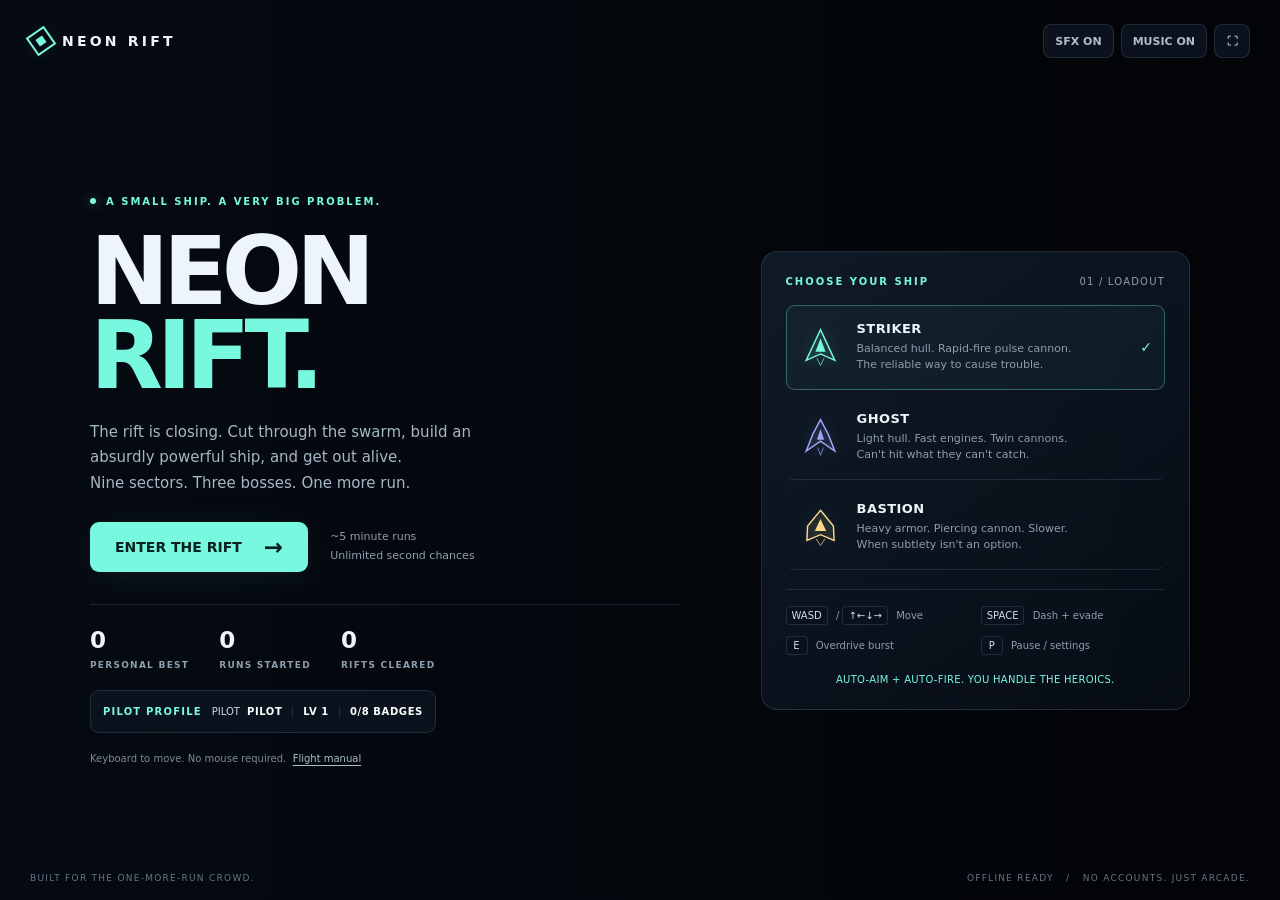
==== index.html @ c3eddf0f "Assemble Neon Rift online leaderboard release" ====
<!doctype html>
<html lang="en">
<head>
<meta charset="utf-8">
<meta name="viewport" content="width=device-width,initial-scale=1,viewport-fit=cover">
<meta name="theme-color" content="#080c16">
<meta name="description" content="A complete, offline arcade survival game. Nine sectors. Three bosses. One more run.">
<title>NEON RIFT - Arcade Survival</title>
<meta name="application-version" content="1.2.0-career">
<link rel="icon" href="data:image/svg+xml,%3Csvg xmlns='http://www.w3.org/2000/svg' viewBox='0 0 64 64'%3E%3Crect width='64' height='64' rx='12' fill='%23080c16'/%3E%3Cpath d='M32 8 54 52 32 42 10 52Z' fill='%2317353b' stroke='%2378f8df' stroke-width='3'/%3E%3Cpath d='m32 22 6 15H26Z' fill='%23e3fff8'/%3E%3C/svg%3E">
<style>
:root{color-scheme:dark;--bg:#080c16;--panel:rgba(12,19,32,.95);--line:rgba(161,196,227,.15);--text:#edf5fa;--muted:#8d9eae;--cyan:#78f8df;--blue:#6eb8ff;--gold:#ffd78b;--pink:#ff678e;--font:Inter,ui-sans-serif,system-ui,-apple-system,BlinkMacSystemFont,"Segoe UI",sans-serif}
*{box-sizing:border-box}html,body{margin:0;width:100%;height:100%;overflow:hidden;background:var(--bg);font-family:var(--font);color:var(--text);-webkit-tap-highlight-color:transparent}body{overscroll-behavior:none}button{font:inherit;cursor:pointer;color:inherit;border:0;touch-action:manipulation}button:focus-visible{outline:2px solid var(--cyan);outline-offset:5px}button:disabled{cursor:default;opacity:.35}button,input{user-select:none}canvas{position:fixed;inset:0;width:100%;height:100%;display:block;touch-action:none}button{transition:background .15s,border-color .15s,transform .15s,opacity .15s}button:active:not(:disabled){transform:translateY(1px)}[hidden]{display:none!important}
#vignette{position:fixed;inset:0;pointer-events:none;box-shadow:inset 0 0 160px rgba(0,0,0,.32)}.brand{display:flex;align-items:center;gap:10px;font-size:14px;font-weight:850;letter-spacing:.23em}.brand-mark{width:22px;height:22px;border:2px solid var(--cyan);transform:rotate(-35deg);position:relative;box-shadow:0 0 20px #78f8df15}.brand-mark:after{content:"";position:absolute;width:8px;height:8px;background:var(--cyan);inset:5px}.tag{font-size:10px;font-weight:750;letter-spacing:.2em;color:var(--cyan);text-transform:uppercase}.muted{color:var(--muted)}.mono{font-variant-numeric:tabular-nums}.topbar{position:fixed;left:30px;right:30px;top:max(24px,env(safe-area-inset-top));display:flex;align-items:center;justify-content:space-between;z-index:35;pointer-events:none}.topbar>*{pointer-events:auto}.tools{display:flex;gap:7px}.tool{height:34px;min-width:36px;border:1px solid var(--line);border-radius:8px;background:#101927b5;color:#adbdca;font-size:11px;font-weight:700;padding:0 11px;backdrop-filter:blur(10px)}.tool:hover{background:#213246;color:var(--text)}
.screen{position:fixed;inset:0;display:flex;align-items:center;justify-content:center;padding:84px 24px 24px;z-index:20;background:rgba(5,10,19,.52);backdrop-filter:blur(7px);overflow:auto}.screen>.home-layout,.screen>.panel{margin-top:auto;margin-bottom:auto}.screen.home{background:linear-gradient(90deg,rgba(6,11,20,.88),rgba(6,11,20,.35));backdrop-filter:none}.home-layout{width:min(1100px,100%);display:grid;grid-template-columns:1.1fr .8fr;gap:80px;align-items:center}.eyebrow{display:flex;align-items:center;gap:10px;margin-bottom:22px}.live-dot{width:6px;height:6px;background:var(--cyan);border-radius:50%;box-shadow:0 0 12px #78f8df80}h1{font-size:clamp(58px,7.4vw,102px);font-weight:900;letter-spacing:-.065em;line-height:.89;margin:0 0 22px}h1 span{color:var(--cyan);display:block}h2{font-size:34px;letter-spacing:-.04em;line-height:1.12;margin:9px 0 12px;font-weight:850}.home-copy{max-width:435px;font-size:15px;line-height:1.7;color:#a6b7c6;margin:0 0 26px}.primary{display:flex;align-items:center;justify-content:center;gap:22px;background:var(--cyan);color:#07221f;font-weight:850;font-size:14px;padding:17px 25px;border-radius:9px;box-shadow:0 5px 35px #78f8df12}.primary:hover{background:#a7ffeb;box-shadow:0 5px 40px #78f8df26}.primary .arrow{font-size:23px;line-height:12px}.start-row{display:flex;align-items:center;gap:22px}.start-note{font-size:11px;color:var(--muted);line-height:1.7}.home-stats{display:flex;gap:30px;border-top:1px solid var(--line);padding-top:22px;margin-top:32px}.home-stat strong{font-size:23px;letter-spacing:-.04em;display:block;font-variant-numeric:tabular-nums}.home-stat span{font-size:9px;letter-spacing:.14em;color:var(--muted);font-weight:700}.hangar{background:linear-gradient(145deg,#172437a8,#0c152180);padding:24px;border:1px solid var(--line);border-radius:16px;backdrop-filter:blur(15px);position:relative}.hangar-head{display:flex;justify-content:space-between;align-items:center;margin-bottom:18px}.hangar-head .muted{font-size:10px;letter-spacing:.12em}.rig{width:100%;text-align:left;display:flex;gap:15px;align-items:center;background:transparent;border:1px solid transparent;border-bottom-color:var(--line);padding:15px 12px;border-radius:9px;margin:5px 0}.rig:hover{background:#1a2c3b90}.rig[aria-pressed=true]{background:#78f8df0a;border-color:#78f8df55}.rig svg{flex:none;width:43px;height:43px;filter:drop-shadow(0 0 9px #78f8df35)}.rig strong{font-size:13px;letter-spacing:.035em;display:block;margin-bottom:5px}.rig small{color:var(--muted);font-size:11px;line-height:1.5;display:block}.rig .check{margin-left:auto;font-size:14px;color:var(--cyan);opacity:0}.rig[aria-pressed=true] .check{opacity:1}.controls-mini{margin-top:19px;padding-top:16px;border-top:1px solid var(--line);display:grid;grid-template-columns:1fr 1fr;gap:11px;font-size:10px;color:var(--muted)}kbd{font-family:inherit;font-size:10px;display:inline-flex;align-items:center;justify-content:center;padding:3px 5px;border:1px solid #68809340;background:#0a111d;border-radius:4px;color:#d0dee7;min-width:22px;margin-right:5px;white-space:nowrap}.auto-note{font-size:10px;color:var(--cyan);letter-spacing:.03em;text-align:center;margin:19px 0 0}.footer-note{position:fixed;bottom:17px;left:30px;right:30px;display:flex;justify-content:space-between;color:#657687;font-size:9px;letter-spacing:.14em;pointer-events:none;z-index:21}.panel{width:min(540px,100%);background:var(--panel);padding:34px;border:1px solid var(--line);border-radius:17px;box-shadow:0 30px 100px #0008}.panel p{font-size:13px;line-height:1.7;color:var(--muted)}.panel .primary{width:100%;margin-top:24px}.secondary{display:flex;align-items:center;justify-content:center;width:100%;padding:13px 18px;background:#1a2839;border:1px solid var(--line);border-radius:8px;color:#c8d7e2;font-weight:650;font-size:12px;margin-top:10px}.secondary:hover{background:#26394c}.pause-keys{display:grid;grid-template-columns:1fr 1fr;gap:15px 10px;margin:24px 0;font-size:12px;color:#b1c0cc}.setting{display:flex;justify-content:space-between;align-items:center;border-top:1px solid var(--line);padding:13px 0;font-size:12px}.setting button{background:#243549;border-radius:6px;padding:7px 11px;color:var(--cyan);font-size:11px}.upgrade-panel{width:min(940px,100%);padding:30px}.upgrade-header{display:flex;align-items:end;justify-content:space-between;gap:20px;margin-bottom:24px}.upgrade-header p{margin:0}.patch{font-size:11px;color:var(--cyan);padding:9px 12px;background:#78f8df0a;border:1px solid #78f8df25;border-radius:7px;white-space:nowrap}.upgrade-cards{display:grid;grid-template-columns:repeat(3,1fr);gap:13px}.upgrade-card{display:flex;flex-direction:column;position:relative;align-items:start;text-align:left;padding:24px 20px;background:linear-gradient(145deg,#1a2c3f,#111c2c);border:1px solid #8cb4d52b;border-radius:11px;min-height:242px}.upgrade-card:hover{transform:translateY(-4px);border-color:var(--cyan);background:linear-gradient(145deg,#233f4d,#152633)}.upgrade-icon{font-size:28px;color:var(--cyan);height:42px;font-weight:500}.upgrade-card .key{position:absolute;right:17px;top:19px}.upgrade-card .category{font-size:9px;color:var(--cyan);letter-spacing:.15em;font-weight:750;margin:12px 0 8px}.upgrade-card strong{font-size:17px;letter-spacing:-.02em;line-height:1.25}.upgrade-card p{font-size:12px;color:#a9bdce;line-height:1.65;flex:1;margin:10px 0 15px}.rank{font-size:10px;font-weight:700;color:#d0dce6;border-top:1px solid var(--line);padding-top:12px;width:100%;display:flex;align-items:center;justify-content:space-between}.rank-pips{display:flex;gap:4px}.rank-pip{width:15px;height:3px;background:#344658}.rank-pip.filled{background:var(--cyan)}.upgrade-bottom{display:flex;justify-content:space-between;align-items:center;gap:15px;margin-top:22px;font-size:11px;color:var(--muted)}.reroll{background:transparent;border:1px solid var(--line);border-radius:7px;color:#cad8e2;padding:9px 13px;font-size:11px}.reroll:hover{background:#213045}.result-score{font-size:62px;font-weight:850;letter-spacing:-.06em;line-height:1;margin:25px 0 9px}.record-flag{font-size:10px;font-weight:750;letter-spacing:.15em;color:var(--gold);height:15px}.result-stats{display:grid;grid-template-columns:repeat(3,1fr);border-top:1px solid var(--line);border-bottom:1px solid var(--line);padding:18px 0;margin-top:22px;gap:16px}.result-stats strong{display:block;font-size:22px;font-variant-numeric:tabular-nums}.result-stats span{font-size:9px;letter-spacing:.1em;color:var(--muted)}.result-build{display:flex;flex-wrap:wrap;gap:6px;margin-top:20px}.build-chip{font-size:9px;background:#1d2d3f;border:1px solid var(--line);padding:6px 8px;border-radius:4px;color:#bdd1df}
#hud{position:fixed;inset:0;pointer-events:none;z-index:10}.hud-top{position:absolute;top:max(82px,calc(env(safe-area-inset-top) + 60px));left:30px;right:30px;display:flex;justify-content:space-between;align-items:flex-start}.status{width:220px}.status-top{display:flex;justify-content:space-between;font-size:10px;letter-spacing:.12em;color:#b7c9d4;font-weight:750;margin-bottom:8px}.bar{height:6px;background:#223344aa;border-radius:4px;overflow:hidden}.bar-fill{height:100%;border-radius:4px;width:100%;transition:width .1s linear;background:var(--cyan);box-shadow:0 0 15px #78f8df40}.status-bottom{margin-top:8px;display:flex;justify-content:space-between;font-size:9px;color:var(--muted);font-weight:650}.score-block{text-align:right}.score-label{font-size:9px;letter-spacing:.2em;color:var(--muted);font-weight:750}.score-value{font-size:29px;line-height:1.1;letter-spacing:-.045em;font-weight:800;margin-top:5px}.combo{font-size:11px;color:var(--gold);font-weight:800;margin-top:7px;height:14px}.sector{position:absolute;top:max(30px,env(safe-area-inset-top));left:50%;transform:translateX(-50%);text-align:center}.sector .tag{color:#c3d0db;font-size:10px}.sector-name{font-size:9px;letter-spacing:.14em;margin-top:6px;color:var(--muted)}.sector-progress{width:145px;margin:9px auto 0;height:3px;background:#243449;overflow:hidden;border-radius:3px}.sector-progress div{height:100%;width:0;background:var(--cyan);transition:width .2s linear}.hud-bottom{position:absolute;bottom:max(25px,env(safe-area-inset-bottom));left:50%;transform:translateX(-50%);display:flex;align-items:center;gap:12px}.ability{pointer-events:auto;position:relative;display:flex;align-items:center;gap:10px;text-align:left;border:1px solid var(--line);background:#0e1828ed;border-radius:10px;padding:11px 16px;min-width:145px;box-shadow:0 5px 25px #0003;overflow:hidden;touch-action:none}.ability:before{content:"";position:absolute;bottom:0;left:0;height:3px;width:var(--fill,100%);background:var(--accent,var(--cyan))}.ability-icon{font-size:22px;line-height:1;color:var(--accent,var(--cyan))}.ability strong{font-size:10px;letter-spacing:.12em;display:block}.ability small{font-size:9px;color:var(--muted);display:block;margin-top:4px}.ability kbd{margin-left:8px;margin-right:0}.ability.ready{border-color:#78f8df75;background:#112d31ef}.ability.ready:before{box-shadow:0 0 15px var(--accent,var(--cyan))}#overdriveBtn{--accent:var(--gold)}#overdriveBtn.ready{border-color:#ffd78b70;background:#332b1ded}#bossHud{position:absolute;top:92px;left:50%;transform:translateX(-50%);width:min(340px,34vw);text-align:center}#bossName{font-size:9px;letter-spacing:.2em;color:var(--pink);font-weight:800;margin-bottom:8px}#bossHud .bar{height:5px}#bossFill{background:var(--pink)}#banner{position:fixed;top:36%;left:50%;transform:translate(-50%,-50%);text-align:center;pointer-events:none;z-index:12;opacity:0;transition:opacity .25s;min-width:270px}#banner.visible{opacity:1}#bannerSmall{font-size:10px;letter-spacing:.3em;color:var(--cyan);font-weight:750;text-shadow:0 2px 15px #000}#bannerTitle{font-size:clamp(26px,4vw,46px);font-weight:900;letter-spacing:-.03em;color:#fff;margin-top:9px;text-shadow:0 3px 30px #000,0 1px 3px #000}#toast{position:fixed;top:180px;left:50%;transform:translateX(-50%);z-index:25;background:#172739ec;border:1px solid #45607680;border-radius:8px;padding:10px 16px;color:#e9f5fb;font-size:11px;text-align:center;pointer-events:none;opacity:0;transition:opacity .2s;max-width:85%}#toast.visible{opacity:1}.home-help{margin-top:20px;font-size:10px;color:#7b8c9c}.home-help button{font-size:10px;background:none;color:#aabfcb;text-decoration:underline;text-underline-offset:3px;padding:0}.touch-note{display:none}#joystick{position:fixed;width:110px;height:110px;border-radius:50%;border:1px solid #78f8df45;background:#78f8df07;pointer-events:none;z-index:12}#joystickKnob{position:absolute;width:42px;height:42px;left:33px;top:33px;background:#78f8df22;border:1px solid #78f8df75;border-radius:50%}.touch-hint{display:none;position:absolute;bottom:65px;left:24px;max-width:135px;font-size:10px;line-height:1.6;color:#829bab}.fatal{position:fixed;inset:0;z-index:100;display:flex;align-items:center;justify-content:center;background:#080c16;padding:30px}.fatal p{max-width:500px;line-height:1.7}
@media(max-width:800px){.topbar{left:20px;right:20px;top:max(17px,env(safe-area-inset-top))}.brand{font-size:12px}.home-layout{gap:28px;grid-template-columns:1fr .9fr}.hangar{padding:17px}h1{font-size:68px}.home-copy{font-size:13px}.home-stats{gap:25px;margin-top:25px}.rig{padding:12px 7px;gap:9px}.rig svg{width:32px}.rig strong{font-size:12px}.rig small{font-size:10px}.controls-mini{grid-template-columns:1fr}.screen{padding-top:75px}.footer-note{left:20px;right:20px}.status{width:170px}.hud-top{left:20px;right:20px}.sector{top:25px}.upgrade-panel{padding:24px}.upgrade-card{padding:20px 15px}.upgrade-card strong{font-size:16px}.upgrade-header h2{font-size:28px}.upgrade-header p{font-size:12px}.ability{min-width:130px}}
@media(max-width:600px){.screen{padding:72px 18px 24px;align-items:flex-start}.home-layout{display:block;max-width:420px;margin:auto}.eyebrow{margin-bottom:15px}h1{font-size:66px;line-height:.9;margin-bottom:15px}h1 span{display:inline;margin-left:10px}.home-copy{font-size:12px;margin-bottom:19px;max-width:360px}.home-stats{display:none}.start-row .primary{padding:14px 22px}.start-note{font-size:10px}.hangar{margin-top:23px;padding:14px;border-radius:12px}.hangar-head{margin-bottom:6px}.rig{padding:9px 8px;margin:3px 0}.rig small{font-size:10px}.rig svg{width:34px;height:34px}.auto-note{margin:10px 0 0;font-size:9px}.controls-mini{display:none}.home-help{margin-top:14px}.footer-note{display:none}.brand{letter-spacing:.12em;font-size:11px}.brand-mark{width:18px;height:18px}.brand-mark:after{width:6px;height:6px;inset:4px}.tools{gap:5px}.tool{padding:0 8px;height:30px;min-width:31px;font-size:10px}#musicBtn,#fullBtn{display:none}.hud-top{top:77px;left:18px;right:18px}.status{width:150px}.status-top{white-space:nowrap}.status-top span:first-child{font-size:0}.status-top span:first-child:after{content:"HULL";font-size:9px}.score-value{font-size:24px}.status-top{font-size:9px}.status-bottom{font-size:7px;letter-spacing:0}.score-label{font-size:8px}.sector{top:20px}.sector .tag{font-size:8px}.sector-name{font-size:7px;max-width:115px}.sector-progress{width:85px}.in-game .brand{font-size:0;gap:0}.sector{max-width:135px}#bossHud{top:138px;width:60vw}#banner{top:39%}.panel{padding:25px;margin:auto}.upgrade-panel{padding:21px}.upgrade-header{display:block;margin-bottom:16px}.upgrade-header h2{font-size:27px}.patch{display:inline-block;margin-top:13px;font-size:10px}.upgrade-cards{grid-template-columns:1fr;gap:9px}.upgrade-card{min-height:0;padding:14px 15px 13px 59px}.upgrade-icon{position:absolute;left:18px;top:20px;font-size:23px}.upgrade-card .category{margin:0 0 5px;font-size:8px}.upgrade-card strong{font-size:14px}.upgrade-card p{font-size:11px;line-height:1.4;margin:7px 0 10px}.upgrade-card .key{top:13px;right:10px}.rank{font-size:9px;padding-top:9px}.rank-pip{width:11px}.upgrade-bottom{font-size:10px;margin-top:14px;gap:9px}.reroll{font-size:10px;padding:8px 10px}.hud-bottom{gap:8px;bottom:20px}.ability{min-width:105px;padding:10px;gap:7px}.ability strong{font-size:9px}.ability kbd{font-size:8px;margin-left:3px}.ability-icon{font-size:18px}.touch-hint{left:20px;font-size:9px;max-width:100px}.result-score{font-size:53px}.result-stats strong{font-size:20px}.result-stats span{font-size:8px}#toast{top:185px}.pause-keys{font-size:11px;gap:13px 7px}}
@media(max-height:640px) and (min-width:601px){.screen{padding-top:65px;padding-bottom:15px}.home-layout{gap:40px;max-width:950px}h1{font-size:65px;margin-bottom:17px}.eyebrow{margin-bottom:13px}.home-copy{font-size:12px;margin-bottom:18px}.home-stats{margin-top:22px;padding-top:15px}.home-stat strong{font-size:19px}.hangar{padding:16px}.rig{padding:10px}.controls-mini{margin-top:12px;padding-top:12px;gap:8px}.auto-note{margin-top:13px}.home-help{margin-top:12px}.footer-note{display:none}.panel{padding:23px}.pause-keys{margin:15px 0;gap:10px}.setting{padding:9px 0}.panel .primary{margin-top:16px}.upgrade-card{min-height:205px;padding:17px}.upgrade-icon{height:30px;font-size:24px}.upgrade-card p{font-size:11px}.upgrade-header{margin-bottom:16px}.upgrade-bottom{margin-top:15px}.result-score{margin-top:15px;font-size:48px}.result-stats{margin-top:15px;padding:13px 0}.result-build{margin-top:12px}.hud-bottom{bottom:15px}.hud-top{top:70px}}
@media(prefers-reduced-motion:reduce){*{transition:none!important}}
/* Phone controls: independent pointers, safe-area spacing, and reachable menus. */
:root{--phone-edge:16px;--stick-size:120px;--view-height:100dvh}
.screen,#hud{bottom:auto;height:var(--view-height,100vh)}
.screen{overscroll-behavior:contain;-webkit-overflow-scrolling:touch}
#movePad{position:absolute;left:calc(var(--phone-edge) + env(safe-area-inset-left,0px));bottom:calc(22px + env(safe-area-inset-bottom,0px));width:var(--stick-size);height:var(--stick-size);border-radius:50%;border:1px solid #78f8df55;background:radial-gradient(circle,#78f8df09 25%,#0c1827cc 70%);pointer-events:auto;touch-action:none;-webkit-user-select:none;user-select:none;-webkit-touch-callout:none;box-shadow:0 4px 30px #0004}
#movePad:before,#movePad:after{content:"";position:absolute;pointer-events:none;background:#78f8df19}
#movePad:before{left:50%;top:12px;bottom:12px;width:1px}#movePad:after{top:50%;left:12px;right:12px;height:1px}
#moveKnob{position:absolute;left:calc(50% - 23px);top:calc(50% - 23px);width:46px;height:46px;border:1px solid #aaffee8a;background:#78f8df24;border-radius:50%;pointer-events:none;box-shadow:inset 0 0 16px #78f8df11}
#movePad.active{border-color:#b0ffedb3;background:radial-gradient(circle,#78f8df18,#0c1827dc)}
#moveCaption{position:absolute;bottom:10px;width:100%;text-align:center;font-size:8px;font-weight:750;letter-spacing:.18em;color:#a7d5cc;pointer-events:none}
#movePad.active #moveCaption{opacity:0}
.phone-setting{display:none}.mobile-controls .phone-setting{display:flex}
.mobile-controls .touch-note{display:block}.mobile-controls .desktop-note,.mobile-controls .controls-mini,.mobile-controls .pause-keys{display:none}
.mobile-controls .screen{padding:calc(76px + env(safe-area-inset-top,0px)) calc(16px + env(safe-area-inset-right,0px)) calc(22px + env(safe-area-inset-bottom,0px)) calc(16px + env(safe-area-inset-left,0px));align-items:flex-start}
.mobile-controls .screen>.home-layout,.mobile-controls .screen>.panel{margin:auto}
.mobile-controls .topbar{left:calc(var(--phone-edge) + env(safe-area-inset-left,0px));right:calc(var(--phone-edge) + env(safe-area-inset-right,0px));top:calc(10px + env(safe-area-inset-top,0px))}
.mobile-controls .tools{gap:6px}.mobile-controls .tool{min-width:44px;min-height:44px;height:44px;padding:0 10px;font-size:11px}
.mobile-controls #pauseBtn{min-width:58px;font-size:10px;letter-spacing:.05em}
.mobile-controls #musicBtn,.mobile-controls #fullBtn{display:none}
.mobile-controls .brand{font-size:11px;letter-spacing:.13em}.mobile-controls.in-game .brand{font-size:0;gap:0}
.mobile-controls .hud-top{left:calc(var(--phone-edge) + env(safe-area-inset-left,0px));right:calc(var(--phone-edge) + env(safe-area-inset-right,0px));top:calc(75px + env(safe-area-inset-top,0px))}
.mobile-controls .status{width:min(158px,43vw)}.mobile-controls .status-top{font-size:10px}.mobile-controls .status-top span:first-child{font-size:0}.mobile-controls .status-top span:first-child:after{content:"HULL";font-size:9px}
.mobile-controls .score-value{font-size:23px}.mobile-controls .status-bottom{font-size:8px}.mobile-controls .score-label{font-size:8px}
.mobile-controls .sector{top:calc(17px + env(safe-area-inset-top,0px));left:41%;max-width:135px}.mobile-controls .sector .tag{font-size:8px}.mobile-controls .sector-name{font-size:7px}.mobile-controls .sector-progress{width:88px;margin-top:6px}
.mobile-controls #bossHud{top:calc(143px + env(safe-area-inset-top,0px));width:min(340px,72vw)}
.mobile-controls .hud-bottom{left:auto;right:calc(var(--phone-edge) + env(safe-area-inset-right,0px));bottom:calc(22px + env(safe-area-inset-bottom,0px));transform:none;gap:9px;align-items:flex-end}
.mobile-controls .ability{min-width:0;width:76px;height:76px;min-height:76px;padding:8px 4px;gap:4px;border-radius:22px;display:flex;flex-direction:column;justify-content:center;align-items:center;text-align:center;-webkit-touch-callout:none;user-select:none;touch-action:none}
.mobile-controls .ability-icon{display:block;font-size:23px;line-height:23px}.mobile-controls .ability kbd{display:none}.mobile-controls .ability strong{font-size:9px;letter-spacing:.055em}.mobile-controls .ability small{font-size:8px;margin-top:4px;white-space:normal;max-width:70px}
.mobile-controls .ability.pressed{transform:scale(.95);border-color:var(--accent,var(--cyan));background:#214238}
.mobile-controls .ability[aria-disabled=true]{opacity:.63}.mobile-controls .ability[aria-disabled=false]{opacity:1}
.mobile-controls.left-handed #movePad{left:auto;right:calc(var(--phone-edge) + env(safe-area-inset-right,0px))}
.mobile-controls.left-handed .hud-bottom{right:auto;left:calc(var(--phone-edge) + env(safe-area-inset-left,0px))}
.mobile-controls .touch-hint{display:block;left:calc(var(--phone-edge) + env(safe-area-inset-left,0px));bottom:calc(var(--stick-size) + 36px + env(safe-area-inset-bottom,0px));max-width:145px;font-size:9px;line-height:1.7;letter-spacing:.03em}
.mobile-controls.left-handed .touch-hint{left:auto;right:calc(var(--phone-edge) + env(safe-area-inset-right,0px));text-align:right}
.mobile-controls .setting{gap:15px;min-height:56px}.mobile-controls .setting button{min-width:64px;min-height:44px;padding:10px 12px}
.mobile-controls .secondary,.mobile-controls .reroll{min-height:44px}.mobile-controls .home-help button{min-height:44px;padding:10px 3px;display:inline-block}.mobile-controls .home-help{margin-top:6px}.mobile-controls .home-help .touch-note{display:inline}
.mobile-controls .footer-note{display:none}.mobile-controls #toast{top:calc(191px + env(safe-area-inset-top,0px));max-width:85vw}
.mobile-controls .panel{padding:22px}.mobile-controls .panel h2{font-size:29px}.mobile-controls .panel p{font-size:12px}.mobile-controls .panel .primary{min-height:48px}
.mobile-controls .upgrade-card{touch-action:pan-y}.mobile-controls .upgrade-card:hover{transform:none}
.mobile-controls .upgrade-bottom{flex-wrap:wrap}.mobile-controls #soundBtn{white-space:nowrap}
@media(max-width:360px){.mobile-controls{--phone-edge:12px;--stick-size:108px}.mobile-controls .ability{width:70px;height:74px;min-height:74px}.mobile-controls .hud-bottom{gap:7px}.mobile-controls .sector{left:37%}.mobile-controls .brand{font-size:10px}.mobile-controls .home-copy{font-size:11px}.mobile-controls h1{font-size:56px}.mobile-controls h1 span{margin-left:6px}.mobile-controls .start-row{gap:10px}.mobile-controls .start-row .primary{font-size:12px;padding:14px 15px}.mobile-controls .start-note{font-size:9px}.mobile-controls .panel{padding:18px}}
@media(orientation:landscape) and (max-height:540px){
 .mobile-controls{--stick-size:110px}.mobile-controls .screen{padding-top:calc(65px + env(safe-area-inset-top,0px));padding-bottom:calc(16px + env(safe-area-inset-bottom,0px))}
 .mobile-controls .topbar{top:calc(6px + env(safe-area-inset-top,0px))}.mobile-controls .hud-top{top:calc(58px + env(safe-area-inset-top,0px))}.mobile-controls .sector{top:calc(10px + env(safe-area-inset-top,0px));left:50%;max-width:180px}
 .mobile-controls #bossHud{top:calc(78px + env(safe-area-inset-top,0px));width:34vw}.mobile-controls .sector-name{display:none}
 .mobile-controls .hud-bottom,#movePad{bottom:calc(16px + env(safe-area-inset-bottom,0px))}.mobile-controls .touch-hint{bottom:calc(136px + env(safe-area-inset-bottom,0px))}
 .mobile-controls #toast{top:116px;font-size:10px}.mobile-controls #banner{top:43%}.mobile-controls #bannerTitle{font-size:27px}
 .mobile-controls .home-layout{display:grid;grid-template-columns:1fr 1fr;gap:25px;max-width:900px}.mobile-controls h1{font-size:53px;margin-bottom:12px}.mobile-controls .home-copy{font-size:11px;margin-bottom:12px}.mobile-controls .eyebrow{margin-bottom:12px}.mobile-controls .eyebrow .tag{font-size:8px}.mobile-controls .home-stats{display:none}
 .mobile-controls .hangar{margin-top:0;padding:12px}.mobile-controls .rig{padding:8px 5px}.mobile-controls .rig svg{width:30px;height:30px}.mobile-controls .rig strong{font-size:11px}.mobile-controls .rig small{font-size:9px}.mobile-controls .auto-note{font-size:8px}.mobile-controls .start-row{gap:10px}.mobile-controls .start-row .primary{font-size:11px;padding:14px}.mobile-controls .start-note{font-size:8px}
 .mobile-controls .upgrade-cards{grid-template-columns:repeat(3,1fr)}.mobile-controls .upgrade-card{min-height:200px;padding:15px}.mobile-controls .upgrade-icon{position:static;font-size:23px}.mobile-controls .upgrade-card strong{font-size:14px}.mobile-controls .upgrade-card p{font-size:11px}.mobile-controls .upgrade-header{margin-bottom:13px}.mobile-controls .upgrade-panel{padding:18px}
}


/* NEON RIFT 1.2 career / playtest layer */
.career-strip{display:flex;align-items:center;gap:10px;flex-wrap:wrap;margin-top:18px;padding:11px 12px;border:1px solid var(--line);background:#0d1724b8;border-radius:9px;width:max-content;max-width:100%}.career-strip button{background:transparent;color:var(--cyan);font-size:10px;font-weight:800;letter-spacing:.12em;padding:4px 0}.career-chip{display:flex;align-items:center;gap:7px;font-size:10px;color:#cbd9e2}.career-chip b{color:#fff;letter-spacing:.06em}.career-chip+.career-chip{padding-left:10px;border-left:1px solid var(--line)}
.career-panel{width:min(980px,100%);padding:28px}.career-head{display:flex;justify-content:space-between;align-items:flex-start;gap:20px;margin-bottom:22px}.career-head h2{margin-bottom:5px}.career-status{font-size:9px;letter-spacing:.13em;color:var(--cyan);border:1px solid #78f8df2e;background:#78f8df08;border-radius:6px;padding:8px 10px;white-space:nowrap}.career-grid{display:grid;grid-template-columns:minmax(260px,.8fr) minmax(320px,1.2fr);gap:18px}.career-card{border:1px solid var(--line);background:#101b2ad9;border-radius:12px;padding:18px;min-width:0}.career-card h3{font-size:11px;letter-spacing:.13em;color:#c8d7e2;margin:0 0 13px}.pilot-input{width:100%;background:#09131f;border:1px solid #63809a55;color:#fff;border-radius:8px;padding:12px 13px;font:800 16px/1 var(--font);letter-spacing:.06em;text-transform:uppercase;outline:0}.pilot-input:focus{border-color:var(--cyan);box-shadow:0 0 0 3px #78f8df10}.career-level-row{display:flex;justify-content:space-between;align-items:end;margin-top:17px}.career-level-row strong{font-size:32px;letter-spacing:-.05em}.career-level-row span{font-size:9px;color:var(--muted);letter-spacing:.12em}.xp-track{height:5px;background:#253648;border-radius:99px;overflow:hidden;margin-top:8px}.xp-track>div{height:100%;width:0;background:var(--cyan);box-shadow:0 0 15px #78f8df66}.career-stat-grid{display:grid;grid-template-columns:repeat(2,1fr);gap:8px;margin-top:16px}.career-stat{padding:11px;background:#0a1420;border:1px solid #60798e25;border-radius:8px}.career-stat strong{display:block;font-size:19px}.career-stat span{font-size:8px;letter-spacing:.1em;color:var(--muted)}
.career-actions{display:grid;grid-template-columns:1fr 1fr;gap:8px;margin-top:15px}.career-actions button{margin:0}.career-actions .secondary{padding:10px 12px}.career-section-title{display:flex;align-items:center;justify-content:space-between;gap:10px;margin-bottom:10px}.career-section-title h3{margin:0}.career-section-title span{font-size:9px;color:var(--muted);letter-spacing:.1em}.career-list{display:grid;gap:7px}.career-run{display:grid;grid-template-columns:31px minmax(80px,1fr) auto auto;align-items:center;gap:9px;padding:9px 10px;background:#0a1420;border:1px solid #5f788e24;border-radius:8px;font-size:10px}.career-rank{font-weight:900;color:var(--cyan);font-variant-numeric:tabular-nums}.career-run-main{min-width:0}.career-run-main strong{display:block;white-space:nowrap;overflow:hidden;text-overflow:ellipsis}.career-run-main span{display:block;color:var(--muted);font-size:8px;margin-top:3px}.career-run-score{font-size:15px;font-weight:850;font-variant-numeric:tabular-nums;text-align:right}.career-run-result{font-size:8px;letter-spacing:.1em;padding:4px 6px;border-radius:4px;background:#213246;color:#b9c8d2}.career-run-result.win{background:#78f8df12;color:var(--cyan);border:1px solid #78f8df28}.career-empty{padding:17px 10px;text-align:center;color:var(--muted);font-size:10px;border:1px dashed #7790a42a;border-radius:8px}
.achievement-grid{display:grid;grid-template-columns:repeat(4,1fr);gap:7px}.achievement{min-height:92px;padding:10px;border:1px solid #5f788e25;background:#0a1420;border-radius:8px;opacity:.42}.achievement.unlocked{opacity:1;border-color:#78f8df40;background:#102329}.achievement-icon{font-size:20px;color:var(--cyan);height:28px}.achievement strong{display:block;font-size:9px;letter-spacing:.05em}.achievement span{display:block;font-size:8px;color:var(--muted);line-height:1.4;margin-top:5px}.achievement.unlocked span{color:#a9bdc5}.career-foot{display:flex;justify-content:space-between;align-items:center;gap:12px;margin-top:16px}.career-foot .primary,.career-foot .secondary{margin:0;width:auto}.career-note{font-size:9px;line-height:1.55;color:var(--muted);max-width:570px}.run-bonus{margin-top:13px;padding:10px 12px;border:1px solid #78f8df2a;background:#78f8df08;border-radius:7px;color:#bfe8df;font-size:10px;line-height:1.5}.result-career-actions{display:grid;grid-template-columns:1fr 1fr;gap:8px;margin-top:10px}.result-career-actions .secondary{margin:0}.cloud-board{margin-top:14px;padding-top:13px;border-top:1px solid var(--line)}.cloud-board p{margin:5px 0 0!important;font-size:9px!important}.cloud-online{color:var(--cyan)!important}.cloud-offline{color:#92a3af!important}
@media(max-width:760px){.career-panel{padding:20px}.career-head{display:block}.career-status{display:inline-block;margin-top:10px}.career-grid{grid-template-columns:1fr}.achievement-grid{grid-template-columns:repeat(2,1fr)}.career-foot{display:grid;grid-template-columns:1fr}.career-foot .primary,.career-foot .secondary{width:100%}.career-note{order:2}.career-strip{width:100%;justify-content:space-between}.career-chip+.career-chip{padding-left:0;border-left:0}.career-actions{grid-template-columns:1fr}.result-career-actions{grid-template-columns:1fr}.career-run{grid-template-columns:27px minmax(90px,1fr) auto}.career-run-result{display:none}}
@media(max-width:390px){.career-panel{padding:16px}.achievement-grid{grid-template-columns:1fr 1fr}.career-stat-grid{gap:6px}.career-run-score{font-size:13px}.career-strip{gap:7px;padding:9px}.career-chip{font-size:9px}}

</style>
<script>
window.NEON_RIFT_ONLINE = {
  enabled: true,
  url: 'https://pjkdwekdtyzoqtrnhwaa.supabase.co',
  anonKey: 'eyJhbGciOiJIUzI1NiIsInR5cCI6IkpXVCJ9.eyJpc3MiOiJzdXBhYmFzZSIsInJlZiI6InBqa2R3ZWtkdHl6b3F0cm5od2FhIiwicm9sZSI6ImFub24iLCJpYXQiOjE3ODg4MjE5OTEsImV4cCI6MjEwNDM5Nzk5MX0.bdxTvio835csAibaAAVYz0lQiaraBzEC_VNrP84A6Mg',
  table: 'runs'
};
</script>
</head>
<body>
<canvas id="game" aria-label="Neon Rift game arena. Move with WASD or arrow keys. Weapons fire automatically. Space dashes, E activates overdrive, and P pauses." role="img"></canvas>
<div id="vignette"></div>
<header class="topbar"><div class="brand"><span class="brand-mark" aria-hidden="true"></span>NEON RIFT</div><div class="tools"><button class="tool" id="soundBtn" title="Toggle sound (M)" aria-label="Toggle sound">SFX ON</button><button class="tool" id="musicBtn" title="Toggle music">MUSIC OFF</button><button class="tool" id="fullBtn" title="Fullscreen (F)" aria-label="Toggle fullscreen">&#x26F6;</button><button class="tool" id="pauseBtn" hidden title="Pause (P / Escape)" aria-label="Pause game">II</button></div></header>
<div id="hud" hidden>
 <div class="sector"><div class="tag" id="sectorLabel">SECTOR 01 / 09</div><div class="sector-name" id="sectorName">FIRST CONTACT</div><div class="sector-progress"><div id="sectorFill"></div></div></div>
 <div class="hud-top"><div class="status"><div class="status-top"><span>HULL INTEGRITY</span><span id="healthText" class="mono">100 / 100</span></div><div class="bar"><div class="bar-fill" id="healthFill"></div></div><div class="status-bottom"><span id="rigLabel">STRIKER</span><span id="shieldText">AUTO-TARGET ONLINE</span></div></div><div class="score-block"><div class="score-label">RUN SCORE</div><div id="scoreText" class="score-value mono">0</div><div class="combo" id="comboText"></div></div></div>
 <div id="bossHud" hidden><div id="bossName">THE GATEKEEPER</div><div class="bar"><div class="bar-fill" id="bossFill"></div></div></div>
 <div class="hud-bottom"><button class="ability" id="dashBtn" aria-label="Dash"><span class="ability-icon">&#x21AF;</span><span><strong>DASH</strong><small id="dashText">READY</small></span><kbd>SPACE</kbd></button><button class="ability" id="overdriveBtn" aria-label="Activate overdrive"><span class="ability-icon">&#x2726;</span><span><strong>OVERDRIVE</strong><small id="overdriveText">COLLECT ENERGY</small></span><kbd>E</kbd></button></div>
 <div id="movePad" hidden role="group" aria-label="Movement thumbstick. Drag in the direction you want to move."><div id="moveKnob"></div><span id="moveCaption">MOVE</span></div>
 <div class="touch-hint" id="touchHint">THUMBSTICK TO MOVE<br>WEAPONS FIRE AUTOMATICALLY</div>
</div>
<div id="banner"><div id="bannerSmall"></div><div id="bannerTitle"></div></div>
<div id="toast" role="status" aria-live="polite"></div>
<div id="joystick" hidden><div id="joystickKnob"></div></div>
<section class="screen home" id="homeScreen" aria-label="Main menu">
 <div class="home-layout"><div><div class="eyebrow"><span class="live-dot"></span><span class="tag">A small ship. A very big problem.</span></div><h1>NEON<span>RIFT.</span></h1><p class="home-copy">The rift is closing. Cut through the swarm, build an absurdly powerful ship, and get out alive.<br>Nine sectors. Three bosses. One more run.</p><div class="start-row"><button class="primary" id="startBtn">ENTER THE RIFT <span class="arrow" aria-hidden="true">&#x2192;</span></button><span class="start-note">~5 minute runs<br>Unlimited second chances</span></div><div class="home-stats"><div class="home-stat"><strong id="bestHome">0</strong><span>PERSONAL BEST</span></div><div class="home-stat"><strong id="runsHome">0</strong><span>RUNS STARTED</span></div><div class="home-stat"><strong id="winsHome">0</strong><span>RIFTS CLEARED</span></div></div><div class="career-strip"><button id="profileBtn">PILOT PROFILE</button><span class="career-chip"><span>PILOT</span><b id="pilotHome">PILOT</b></span><span class="career-chip"><b id="levelHome">LV 1</b></span><span class="career-chip"><b id="achievementHome">0/8 BADGES</b></span></div><div class="home-help"><span class="desktop-note">Keyboard to move. No mouse required. &nbsp;</span><span class="touch-note">Phone controls: thumbstick + abilities. &nbsp;</span><button id="howBtn">Flight manual</button></div></div>
 <div class="hangar"><div class="hangar-head"><span class="tag">Choose your ship</span><span class="muted">01 / LOADOUT</span></div>
 <button class="rig" data-rig="striker" aria-pressed="true"><svg viewBox="0 0 60 60" aria-hidden="true"><path d="M30 5 50 48 30 39 10 48Z" fill="#78f8df15" stroke="#78f8df" stroke-width="2"/><path d="m30 17 7 19H23Z" fill="#78f8df"/><path d="m25 45 5 10 5-10" fill="none" stroke="#78f8df"/></svg><span><strong>STRIKER</strong><small>Balanced hull. Rapid-fire pulse cannon.<br>The reliable way to cause trouble.</small></span><span class="check" aria-hidden="true">&#x2713;</span></button>
 <button class="rig" data-rig="ghost" aria-pressed="false"><svg viewBox="0 0 60 60" aria-hidden="true"><path d="M30 5 41 26 50 49 30 35 10 49 19 26Z" fill="#a7a1ff15" stroke="#a7a1ff" stroke-width="2"/><path d="m30 18 5 15H25Z" fill="#a7a1ff"/><path d="m26 44 4 11 4-11" fill="none" stroke="#a7a1ff"/></svg><span><strong>GHOST</strong><small>Light hull. Fast engines. Twin cannons.<br>Can't hit what they can't catch.</small></span><span class="check" aria-hidden="true">&#x2713;</span></button>
 <button class="rig" data-rig="bastion" aria-pressed="false"><svg viewBox="0 0 60 60" aria-hidden="true"><path d="M30 6 48 28 49 48 30 40 11 48 12 28Z" fill="#ffd78b15" stroke="#ffd78b" stroke-width="2"/><path d="m30 18 8 17H22Z" fill="#ffd78b"/><path d="m24 46 6 9 6-9" fill="none" stroke="#ffd78b"/></svg><span><strong>BASTION</strong><small>Heavy armor. Piercing cannon. Slower.<br>When subtlety isn't an option.</small></span><span class="check" aria-hidden="true">&#x2713;</span></button>
 <div class="controls-mini"><span><kbd>WASD</kbd> / <kbd>&#x2191;&#x2190;&#x2193;&#x2192;</kbd> Move</span><span><kbd>SPACE</kbd> Dash + evade</span><span><kbd>E</kbd> Overdrive burst</span><span><kbd>P</kbd> Pause / settings</span></div><p class="auto-note">AUTO-AIM + AUTO-FIRE. YOU HANDLE THE HEROICS.</p></div></div>
</section>
<section class="screen" id="pauseScreen" hidden aria-label="Game paused"><div class="panel"><span class="tag" id="pauseTag">TAKE A BREATH</span><h2 id="pauseTitle">Rift on hold.</h2><p id="pauseDescription">Nothing moves until you're ready.</p><div class="pause-keys"><span><kbd>WASD</kbd> / <kbd>ARROWS</kbd> Move</span><span><kbd>SPACE</kbd> Invincible dash</span><span><kbd>E</kbd> Overdrive at 100%</span><span><kbd>P</kbd> / <kbd>ESC</kbd> Pause</span><span><kbd>M</kbd> Sound on / off</span><span><kbd>1</kbd><kbd>2</kbd><kbd>3</kbd> Pick upgrade</span></div><p>Firing is automatic. Collect glowing energy shards to charge Overdrive. Chain kills for a higher score multiplier. Dash <em>through</em> danger, not just away from it.</p><p class="touch-note">On phones, drag the thumbstick to move. You can also drag the arena. Tap DASH with your other thumb without releasing movement; tap OVERDRIVE when charged. Aiming and firing stay automatic. Portrait and landscape both work. Rotate before resuming for the widest view.</p><div class="setting"><span>Touch controls</span><button id="controlsBtn" aria-label="Change touch control mode">AUTO</button></div><div class="setting phone-setting"><span>Left-handed layout</span><button id="handednessBtn" aria-pressed="false">OFF</button></div><div class="setting phone-setting" id="fullscreenSetting"><span>Fullscreen (optional)</span><button id="pauseFullBtn">ENTER</button></div><div class="setting"><span>Reduced motion</span><button id="motionBtn">OFF</button></div><div class="setting"><span>Synth soundtrack</span><button id="pauseMusicBtn">OFF</button></div><button class="primary" id="resumeBtn">BACK TO THE RIFT <span class="arrow" aria-hidden="true">&#x2192;</span></button><button class="secondary" id="quitBtn">End run &amp; return to hangar</button></div></section>
<section class="screen" id="upgradeScreen" hidden aria-label="Choose an upgrade"><div class="panel upgrade-panel"><div class="upgrade-header"><div><span class="tag" id="upgradeTag">SECTOR SECURED</span><h2>A little more dangerous.</h2><p>Choose one upgrade. Make it your kind of chaos.</p></div><div class="patch" id="patchText">HULL PATCHED +18</div></div><div class="upgrade-cards" id="upgradeCards"></div><div class="upgrade-bottom"><span>Upgrades stack for the rest of this run.</span><button class="reroll" id="rerollBtn">&#x21BB; Reroll <span id="rerollCount">(2 left)</span></button></div></div></section>

<section class="screen" id="careerScreen" hidden aria-label="Pilot career and run history"><div class="panel career-panel">
 <div class="career-head"><div><span class="tag">PILOT CAREER / LOCAL PROFILE</span><h2>Your signal persists.</h2><p>Scores, badges, and run history live in this browser. No account required.</p></div><span class="career-status" id="careerStorage">LOCAL SAVE ACTIVE</span></div>
 <div class="career-grid">
  <div class="career-card"><h3>PILOT IDENTITY</h3><input id="careerPilotInput" class="pilot-input" maxlength="16" autocomplete="off" spellcheck="false" aria-label="Pilot name"><div class="career-level-row"><div><span>CAREER LEVEL</span><strong id="careerLevel">01</strong></div><span id="careerXPText">0 / 900 XP</span></div><div class="xp-track"><div id="careerXPFill"></div></div><div class="career-stat-grid"><div class="career-stat"><strong id="careerRuns">0</strong><span>RECORDED RUNS</span></div><div class="career-stat"><strong id="careerWins">0</strong><span>RIFTS CLEARED</span></div><div class="career-stat"><strong id="careerKills">0</strong><span>TOTAL KILLS</span></div><div class="career-stat"><strong id="careerTime">0:00</strong><span>FLIGHT TIME</span></div></div><div class="career-actions"><button class="secondary" id="shareRunBtn">Share latest run</button><button class="secondary" id="copyPlaytestBtn">Copy playtest data</button></div></div>
  <div class="career-card"><div class="career-section-title"><h3>LOCAL LEADERBOARD</h3><span>THIS BROWSER</span></div><div class="career-list" id="careerLeaderboard"></div><div class="cloud-board"><div class="career-section-title"><h3>COMMUNITY LEADERBOARD</h3><span id="cloudStatus" class="cloud-offline">BACKEND NOT CONNECTED</span></div><div class="career-list" id="cloudLeaderboard"></div></div></div>
  <div class="career-card"><div class="career-section-title"><h3>ACHIEVEMENTS</h3><span>8 SIGNAL BADGES</span></div><div class="achievement-grid" id="achievementGrid"></div></div>
  <div class="career-card"><div class="career-section-title"><h3>RECENT FLIGHT LOG</h3><span>LAST 5</span></div><div class="career-list" id="careerHistory"></div></div>
 </div>
 <div class="career-foot"><span class="career-note">Career data is separate from the original Neon Rift save, so existing personal bests and settings remain intact. Community leaderboard submissions contain only the run summary shown here.</span><button class="primary" id="careerBackBtn">BACK <span class="arrow" aria-hidden="true">&#x2192;</span></button></div>
</div></section>
<section class="screen" id="resultScreen" hidden aria-label="Run results"><div class="panel"><span class="tag" id="resultTag">SIGNAL LOST</span><h2 id="resultTitle">That was a good run.</h2><p id="resultDescription">The rift keeps your ship. You keep the experience.</p><div class="result-score mono" id="resultScore">0</div><div class="record-flag" id="recordFlag">PERSONAL BEST</div><div class="result-stats"><div><strong id="resultSectors">0 / 9</strong><span>SECTORS CLEARED</span></div><div><strong id="resultKills">0</strong><span>ENEMIES DEFEATED</span></div><div><strong id="resultTime">0:00</strong><span>FLIGHT TIME</span></div></div><div class="result-build" id="resultBuild"></div><div class="run-bonus" id="resultCareerBonus">CAREER XP WILL BE RECORDED</div><div class="result-career-actions"><button class="secondary" id="resultCareerBtn">Pilot profile</button><button class="secondary" id="resultShareBtn">Share this run</button></div><button class="primary" id="retryBtn">ONE MORE RUN <span class="arrow" aria-hidden="true">&#x2192;</span></button><button class="secondary" id="endlessBtn" hidden>Push your luck: enter endless mode</button><button class="secondary" id="hangarBtn">Return to hangar</button></div></section>
<footer class="footer-note" id="footer"><span>BUILT FOR THE ONE-MORE-RUN CROWD.</span><span>OFFLINE READY &nbsp; / &nbsp; NO ACCOUNTS. JUST ARCADE.</span></footer>
<script>
(() => {
'use strict';

// NEON RIFT - dependency-free, offline canvas arcade game.
// Simulation values use seconds and world-space pixels, independent of display resolution.
const $ = (id) => document.getElementById(id);
const canvas = $('game');
const ctx = canvas.getContext('2d', { alpha: false });
if (!ctx) {
  const notice = document.createElement('div');
  notice.className = 'fatal';
  notice.innerHTML = '<p>Your browser could not create the game canvas. Please enable hardware acceleration or open this file in a recent version of Chrome, Edge, Firefox, or Safari.</p>';
  document.body.appendChild(notice);
  return;
}
const TAU = Math.PI * 2;
const WORLD = { w: 2400, h: 1800 };
const SAVE_KEY = 'neon-rift-save-v1';
const clamp = (v, lo, hi) => Math.max(lo, Math.min(hi, v));
const lerp = (a, b, t) => a + (b - a) * t;
const dist2 = (a, b) => (a.x - b.x) ** 2 + (a.y - b.y) ** 2;
const number = (v) => Math.floor(v).toLocaleString('en-US');
const clockText = (s) => `${Math.floor(s / 60)}:${String(Math.floor(s % 60)).padStart(2, '0')}`;
const angleLerp = (a, b, t) => a + Math.atan2(Math.sin(b - a), Math.cos(b - a)) * t;
const touchMedia = matchMedia('(any-pointer:coarse)');
let touchDetected = touchMedia.matches || navigator.maxTouchPoints > 0;
let coarse = touchDetected;
const defaults = { best: 0, runs: 0, wins: 0, sector: 0, sound: true, music: true, motion: matchMedia('(prefers-reduced-motion:reduce)').matches, rig: 'striker', controls: 'auto', leftHanded: false };
let save = { ...defaults };
let storageAvailable = true;
try {
  const data = JSON.parse(localStorage.getItem(SAVE_KEY) || '{}');
  if (data && typeof data === 'object') {
    for (const key of ['best', 'runs', 'wins', 'sector']) {
      if (Number.isFinite(data[key]) && data[key] >= 0) save[key] = Math.floor(data[key]);
    }
    for (const key of ['sound', 'music', 'motion', 'leftHanded']) if (typeof data[key] === 'boolean') save[key] = data[key];
    if (['striker', 'ghost', 'bastion'].includes(data.rig)) save.rig = data.rig;
    if (['auto', 'on', 'off'].includes(data.controls)) save.controls = data.controls;
  }
} catch (_) { storageAvailable = false; }
function persist() {
  try { localStorage.setItem(SAVE_KEY, JSON.stringify(save)); }
  catch (_) { storageAvailable = false; }
}

const RIGS = {
  striker: { name: 'STRIKER', color: '#78f8df', hp: 105, speed: 265, damage: 18, interval: 0.164, shots: 1, pierce: 0, bulletSpeed: 810 },
  ghost:   { name: 'GHOST', color: '#aaa5ff', hp: 80, speed: 306, damage: 10, interval: 0.158, shots: 2, pierce: 0, bulletSpeed: 830 },
  bastion: { name: 'BASTION', color: '#ffd78b', hp: 150, speed: 226, damage: 27, interval: 0.255, shots: 1, pierce: 1, bulletSpeed: 730 }
};
const SECTORS = ['FIRST CONTACT', 'STATIC BLOOM', 'THE GATEKEEPER', 'CROSS TRAFFIC', 'SWARM THEORY', 'THE HARVESTER', 'CRITICAL MASS', 'NO SAFE ORBIT', 'THE SINGULARITY'];
const ENEMY = {
  seeker:   { hp: 29, r: 13, speed: 102, color: '#ff678e', score: 100, damage: 13 },
  skater:   { hp: 24, r: 11, speed: 145, color: '#bf8aff', score: 115, damage: 11 },
  gunner:   { hp: 58, r: 17, speed: 69, color: '#ffcb78', score: 170, damage: 15 },
  brute:    { hp: 150, r: 25, speed: 53, color: '#ff976f', score: 280, damage: 22 },
  lancer:   { hp: 58, r: 15, speed: 87, color: '#ff7c97', score: 200, damage: 19 },
  splitter: { hp: 81, r: 19, speed: 76, color: '#b1e386', score: 240, damage: 16 },
  fragment: { hp: 14, r: 8, speed: 161, color: '#b1e386', score: 35, damage: 9 }
};

const UPGRADES = [
  { id: 'damage', name: 'Hotter Plasma', icon: '\u2726', category: 'FIREPOWER', max: 4, description: () => 'Your shots deal +24% base damage. A very direct solution.' },
  { id: 'rate', name: 'Rapid Cycling', icon: '\u226b', category: 'FIREPOWER', max: 4, description: () => '+18% base firing rate. Less waiting. More projectiles.' },
  { id: 'multi', name: 'Split Chamber', icon: '\u22d4', category: 'FIREPOWER', max: 3, description: () => 'Fire one additional full-damage projectile in every volley.' },
  { id: 'pierce', name: 'Rail Rounds', icon: '\u21e5', category: 'FIREPOWER', max: 3, description: () => 'Every shot passes through one more enemy. Line them up.' },
  { id: 'crit', name: 'Lucky Circuit', icon: '\u2727', category: 'FIREPOWER', max: 4, description: () => '+10 percentage points of critical-hit chance. Crits deal double damage.' },
  { id: 'orbit', name: 'Orbital Guard', icon: '\u25ce', category: 'COMPANION', max: 3, description: () => 'Add a close-range orbital drone that repeatedly damages nearby enemies.' },
  { id: 'chain', name: 'Arc Conductor', icon: '\u03df', category: 'SPECIAL WEAPON', max: 3, description: (r) => r === 0 ? 'Every fifth volley carries lightning that jumps to 3 nearby enemies.' : 'Lightning jumps to one more enemy and deals more damage per jump.' },
  { id: 'volatile', name: 'Volatile Rounds', icon: '\u2733', category: 'SPECIAL WEAPON', max: 3, description: (r) => r === 0 ? 'Projectile impacts splash nearby enemies for 35% of shot damage.' : 'Increase blast radius and add 10% more shot damage to the splash.' },
  { id: 'hull', name: 'Reinforced Hull', icon: '\u2b21', category: 'SURVIVAL', max: 3, description: () => '+30 maximum hull. Immediately repair your ship to full health.' },
  { id: 'shield', name: 'Aegis Field', icon: '\u25c8', category: 'SURVIVAL', max: 3, description: (r) => r === 0 ? 'A shield absorbs one hit, then recharges in 10 seconds.' : `Shield recharge drops to ${10 - r * 2} seconds. Instantly restore your shield.` },
  { id: 'regen', name: 'Repair Swarm', icon: '+', category: 'SURVIVAL', max: 3, description: (r) => `Restore ${4 + (r + 1) * 3} hull for every 12 enemies defeated.` },
  { id: 'speed', name: 'Vector Thrusters', icon: '\u2197', category: 'MOBILITY', max: 3, description: () => '+10% base movement speed. Make your own breathing room.' },
  { id: 'dash', name: 'Phase Burst', icon: '\u21af', category: 'MOBILITY', max: 3, description: (r) => r === 0 ? 'Dash recharges 18% faster and releases a damaging shockwave.' : 'Dash recharges another 18% faster. Its shockwave hits harder.' },
  { id: 'magnet', name: 'Tractor Field', icon: '\u2295', category: 'UTILITY', max: 3, description: () => '+35% base shard pickup range. Energy shards give +20% score.' },
  { id: 'reactor', name: 'Redline Reactor', icon: '\u25c7', category: 'UTILITY', max: 3, description: () => '+25% base energy gain. Overdrive lasts one second longer.' }
];
const OVERFLOW = [
  { id: 'deepPower', name: 'Unstable Core', icon: '\u2726', category: 'LIMIT BREAK', max: Infinity, description: () => '+12% base weapon damage. The rift has no safety inspector.' },
  { id: 'deepHull', name: 'Living Alloy', icon: '\u2b21', category: 'LIMIT BREAK', max: Infinity, description: () => '+15 maximum hull. Repair 35 hull immediately.' },
  { id: 'deepRate', name: 'Overclock Loop', icon: '\u226b', category: 'LIMIT BREAK', max: Infinity, description: () => '+8% base firing rate. There is always room for more.' }
];
const ALL_UPGRADES = [...UPGRADES, ...OVERFLOW];

let state = 'home';
let G = null;
let player = null;
let enemies = [], shots = [], hostileShots = [], pickups = [], particles = [], rings = [], arcs = [], floaters = [], spawns = [], trails = [];
let nextId = 1;
let W = innerWidth, H = innerHeight, dpr = 1, zoom = 1;
const camera = { x: WORLD.w / 2, y: WORLD.h / 2 };
const keys = new Set();
const touch = { id: null, target: null, fixed: false, radius: 44, originX: 0, originY: 0, x: 0, y: 0, amount: 0 };
const actionPointers = new Map();
let rng = Math.random;
let selectedRig = save.rig;
let choices = [];
let shake = 0, hurtFlash = 0, uiClock = 0, bannerTime = 0, toastTime = 0;
let lastFrame = 0, accumulator = 0, ambientTime = 0;
let audioCtx = null, master = null, nextMusic = 0, musicBeat = 0;
let lastShotSound = 0, lastPickupSound = 0;

function seededRandom(seed) {
  let s = seed >>> 0;
  return () => {
    s += 0x6D2B79F5;
    let t = Math.imul(s ^ (s >>> 15), 1 | s);
    t ^= t + Math.imul(t ^ (t >>> 7), 61 | t);
    return ((t ^ (t >>> 14)) >>> 0) / 4294967296;
  };
}
const random = (lo, hi) => lo + rng() * (hi - lo);
function syncControlMode() {
  coarse = save.controls === 'on' || (save.controls === 'auto' && touchDetected);
  document.body.classList.toggle('mobile-controls', coarse);
  document.body.classList.toggle('left-handed', coarse && save.leftHanded);
  $('movePad').hidden = !coarse || state !== 'playing';
  $('pauseBtn').textContent = coarse ? (state === 'paused' ? 'RESUME' : 'PAUSE') : 'II';
  $('pauseBtn').setAttribute('aria-label', state === 'paused' ? 'Resume game' : 'Pause game');
  $('fullscreenSetting').hidden = !document.documentElement.requestFullscreen;
}
function resize() {
  const oldW = W, oldLandscape = W > H;
  W = Math.max(240, Math.round(innerWidth));
  H = Math.max(200, Math.round(window.visualViewport ? window.visualViewport.height : innerHeight));
  document.documentElement.style.setProperty('--view-height', `${H}px`);
  const ratio = Math.min(devicePixelRatio || 1, coarse ? 1.5 : 2);
  dpr = Math.min(ratio, Math.sqrt((coarse ? 1200000 : 6000000) / (W * H)));
  canvas.width = Math.round(W * dpr); canvas.height = Math.round(H * dpr);
  canvas.style.width = `${W}px`; canvas.style.height = `${H}px`;
  zoom = clamp(Math.min(W / 1200, H / 780), coarse ? 0.55 : 0.66, 1.16);
  // Address-bar height changes do not interrupt an active steering pointer.
  if (Math.abs(oldW - W) > 2 || oldLandscape !== (W > H)) clearInput();
}
let resizeScheduled = false;
function scheduleResize() {
  if (resizeScheduled) return;
  resizeScheduled = true;
  requestAnimationFrame(() => { resizeScheduled = false; resize(); });
}
addEventListener('resize', scheduleResize, { passive: true });
if (window.visualViewport) window.visualViewport.addEventListener('resize', scheduleResize, { passive: true });
if (touchMedia.addEventListener) touchMedia.addEventListener('change', () => {
  touchDetected = touchMedia.matches || navigator.maxTouchPoints > 0;
  clearInput(); syncControlMode(); resize();
});
syncControlMode(); resize();

// All sounds are synthesized locally. Audio is only initialized by a user gesture.
function unlockAudio() {
  try {
    if (!audioCtx) {
      const Audio = window.AudioContext || window.webkitAudioContext;
      if (!Audio) return;
      audioCtx = new Audio();
      master = audioCtx.createGain(); master.gain.value = 0.32; master.connect(audioCtx.destination);
    }
    if (audioCtx.state !== 'running' && audioCtx.state !== 'closed') {
      const resumed = audioCtx.resume(); if (resumed && resumed.catch) resumed.catch(() => {});
    }
  } catch (_) { /* The game remains fully playable without audio. */ }
}
function tone(freq, duration = 0.1, type = 'sine', volume = 0.1, endFreq = null, delay = 0, musical = false) {
  if (!audioCtx || audioCtx.state !== 'running' || (!musical && !save.sound) || (musical && !save.music)) return;
  try {
    const t = audioCtx.currentTime + delay;
    const osc = audioCtx.createOscillator();
    const gain = audioCtx.createGain();
    osc.type = type; osc.frequency.setValueAtTime(Math.max(10, freq), t);
    if (endFreq !== null) osc.frequency.exponentialRampToValueAtTime(Math.max(10, endFreq), t + duration);
    gain.gain.setValueAtTime(0.0001, t);
    gain.gain.exponentialRampToValueAtTime(Math.max(0.0002, volume), t + 0.008);
    gain.gain.exponentialRampToValueAtTime(0.0001, t + duration);
    osc.connect(gain); gain.connect(master);
    osc.start(t); osc.stop(t + duration + 0.02);
    osc.onended = () => { osc.disconnect(); gain.disconnect(); };
  } catch (_) { /* Audio device changes must not stop the simulation. */ }
}
function sfx(name) {
  if (!save.sound || !audioCtx) return;
  const t = audioCtx.currentTime;
  switch (name) {
    case 'shot': if (t - lastShotSound > 0.085) { tone(530, 0.045, 'triangle', 0.038, 260); lastShotSound = t; } break;
    case 'hit': tone(120, 0.16, 'sawtooth', 0.16, 35); tone(58, 0.2, 'sine', 0.24, 30); break;
    case 'kill': tone(155, 0.055, 'triangle', 0.065, 50); break;
    case 'gem': if (t - lastPickupSound > 0.05) { tone(740 + (G ? G.combo % 5 : 0) * 90, 0.065, 'sine', 0.05, 1220); lastPickupSound = t; } break;
    case 'dash': tone(230, 0.16, 'sawtooth', 0.06, 45); break;
    case 'shield': tone(980, 0.24, 'sine', 0.16, 220); break;
    case 'upgrade': [330, 440, 660, 880].forEach((f, i) => tone(f, 0.24, 'triangle', 0.11, null, i * 0.075)); break;
    case 'ready': [660, 880, 1320].forEach((f, i) => tone(f, 0.16, 'sine', 0.1, null, i * 0.09)); break;
    case 'overdrive': tone(75, 0.6, 'sawtooth', 0.12, 420); [330, 440, 660].forEach((f, i) => tone(f, 0.4, 'triangle', 0.12, null, i * 0.07)); break;
    case 'boss': [110, 110, 82].forEach((f, i) => tone(f, 0.45, 'sawtooth', 0.1, null, i * 0.35)); break;
    case 'win': [330, 440, 554, 660, 880].forEach((f, i) => tone(f, 0.5, 'triangle', 0.13, null, i * 0.12)); break;
    case 'death': [220, 164, 110, 55].forEach((f, i) => tone(f, 0.35, 'triangle', 0.15, null, i * 0.12)); break;
  }
}
function updateMusic() {
  if (!audioCtx || !save.music || state !== 'playing' || audioCtx.state !== 'running') return;
  const t = audioCtx.currentTime;
  if (t < nextMusic) return;
  nextMusic = t + 0.205;
  const bass = [55, 55, 65.406, 49][Math.floor(musicBeat / 16) % 4];
  const notes = [1, 2, 2.997, 4, 2, 2.378, 4, 2.997];
  tone(bass * notes[musicBeat % 8] * 2, 0.26, 'triangle', 0.036, null, 0, true);
  if (musicBeat % 4 === 0) { tone(bass, 0.45, 'sine', 0.10, null, 0, true); tone(85, 0.13, 'sine', 0.11, 32, 0, true); }
  if (musicBeat % 2 === 1) tone(2400, 0.025, 'triangle', 0.012, 700, 0, true);
  musicBeat++;
}

function clearPointer() {
  const id = touch.id, target = touch.target;
  touch.id = null; touch.target = null; touch.x = 0; touch.y = 0; touch.amount = 0;
  $('joystick').hidden = true; $('joystickKnob').style.transform = '';
  $('moveKnob').style.transform = ''; $('movePad').classList.remove('active');
  try { if (target && target.hasPointerCapture(id)) target.releasePointerCapture(id); } catch (_) { /* The browser may already have released this pointer. */ }
}
function clearInput() {
  keys.clear(); clearPointer();
  for (const [id, element] of actionPointers) {
    element.classList.remove('pressed');
    try { if (element.hasPointerCapture(id)) element.releasePointerCapture(id); } catch (_) { /* Pointer already released. */ }
  }
  actionPointers.clear();
}
function showScreen(name) {
  for (const id of ['homeScreen', 'pauseScreen', 'upgradeScreen', 'careerScreen', 'resultScreen']) $(id).hidden = id !== name;
  const inRun = !['home', 'manual'].includes(state);
  $('hud').hidden = !inRun;
  $('pauseBtn').hidden = !['playing', 'paused'].includes(state);
  $('footer').hidden = state !== 'home';
  document.body.classList.toggle('in-game', inRun);
  document.body.classList.toggle('playing', state === 'playing');
  clearInput(); syncControlMode();
}
function focusButton(id) { requestAnimationFrame(() => { if (!$(id).hidden && $(id).offsetParent !== null) $(id).focus({ preventScroll: true }); }); }
function banner(small, title, duration = 2.2) {
  $('bannerSmall').textContent = small; $('bannerTitle').textContent = title;
  $('banner').classList.add('visible'); bannerTime = duration;
}
function toast(text, duration = 3.2) {
  $('toast').textContent = text; $('toast').classList.add('visible'); toastTime = duration;
}
function syncSettings() {
  $('controlsBtn').textContent = save.controls.toUpperCase();
  $('handednessBtn').textContent = save.leftHanded ? 'ON' : 'OFF';
  $('handednessBtn').setAttribute('aria-pressed', String(save.leftHanded));
  $('soundBtn').textContent = `SFX ${save.sound ? 'ON' : 'OFF'}`;
  $('soundBtn').setAttribute('aria-pressed', String(save.sound));
  $('musicBtn').textContent = `MUSIC ${save.music ? 'ON' : 'OFF'}`;
  $('musicBtn').setAttribute('aria-pressed', String(save.music));
  $('motionBtn').textContent = save.motion ? 'ON' : 'OFF';
  $('motionBtn').setAttribute('aria-pressed', String(save.motion));
  $('pauseMusicBtn').textContent = save.music ? 'ON' : 'OFF';
  $('pauseMusicBtn').setAttribute('aria-pressed', String(save.music));
}
function syncHome() {
  $('bestHome').textContent = number(save.best);
  $('runsHome').textContent = number(save.runs);
  $('winsHome').textContent = number(save.wins);
  document.querySelectorAll('[data-rig]').forEach((b) => b.setAttribute('aria-pressed', String(b.dataset.rig === selectedRig)));
}
function rank(id) { return player ? (player.upgrades[id] || 0) : 0; }
function recalc() {
  const b = RIGS[player.rig];
  player.maxHp = b.hp + rank('hull') * 30 + rank('deepHull') * 15;
  player.damage = b.damage * (1 + rank('damage') * 0.24 + rank('deepPower') * 0.12);
  player.interval = Math.max(0.045, b.interval / (1 + rank('rate') * 0.18 + rank('deepRate') * 0.08));
  player.speed = b.speed * (1 + rank('speed') * 0.1);
  player.shotCount = b.shots + rank('multi');
  player.pierce = b.pierce + rank('pierce');
  player.magnet = 140 * (1 + rank('magnet') * 0.35);
  player.dashMax = 2.25 * Math.pow(0.82, rank('dash'));
  player.crit = 0.05 + rank('crit') * 0.1;
  player.hp = Math.min(player.hp, player.maxHp);
}
function startRun() {
  unlockAudio();
  const seed = (Date.now() ^ Math.floor(Math.random() * 0xFFFFFFFF)) >>> 0;
  rng = seededRandom(seed);
  player = {
    x: WORLD.w / 2, y: WORLD.h / 2, r: 12, angle: -Math.PI / 2, rig: selectedRig,
    hp: RIGS[selectedRig].hp, maxHp: RIGS[selectedRig].hp, upgrades: {},
    dashCooldown: 0, dashTime: 0, dashX: 0, dashY: -1,
    lastX: 0, lastY: -1, invul: 1.2, fireClock: 0, volley: 0,
    energy: 0, overdrive: 0, shieldReady: false, shieldClock: 0,
    repairKills: 0, readyAnnounced: false, vx: 0, vy: 0
  };
  G = { seed, elapsed: 0, wave: 0, completed: 0, waveTime: 0, duration: 0, spawnClock: 0,
    kills: 0, score: 0, combo: 0, comboTimer: 0, maxCombo: 0, rerolls: 2,
    boss: null, bossDefeated: false, clearing: false, finishTime: 0,
    endless: false, won: false, recordStart: save.best, tutorial: false, testInvulnerable: false, damageTaken: 0, dashes: 0, overdrives: 0 };
  enemies = []; shots = []; hostileShots = []; pickups = []; particles = []; rings = []; arcs = []; floaters = []; spawns = []; trails = [];
  nextId = 1; shake = 0; hurtFlash = 0; musicBeat = 0; nextMusic = 0;
  camera.x = player.x; camera.y = player.y;
  recalc();
  save.runs++; save.rig = selectedRig; persist();
  state = 'playing'; showScreen(null); $('toast').classList.remove('visible'); toastTime = 0;
  nextSector(); refreshHUD();
}
function sectorName() { return SECTORS[G.wave - 1] || (G.wave % 3 === 0 ? 'RIFT ASCENDANT' : 'BEYOND THE SIGNAL'); }
function nextSector() {
  G.wave++; G.clearing = false; G.finishTime = 0; G.bossDefeated = false; G.boss = null;
  G.duration = Math.min(38, 22 + G.wave * 1.5); G.waveTime = G.duration; G.spawnClock = 0.45;
  enemies = []; shots = []; hostileShots = []; spawns = []; pickups = [];
  player.invul = Math.max(player.invul, 1.1); player.dashCooldown = 0;
  state = 'playing'; showScreen(null);
  if (G.wave % 3 === 0) {
    queueSpawn('boss', 1.2);
    banner(`SECTOR ${String(G.wave).padStart(2, '0')} / BOSS ENCOUNTER`, sectorName(), 2.7);
    sfx('boss');
  } else {
    for (let i = 0; i < Math.min(6, 3 + G.wave); i++) queueSpawn(pickEnemyType(), 0.8 + i * 0.17);
    banner(`SECTOR ${String(G.wave).padStart(2, '0')} / ${G.endless ? 'ENDLESS' : '09'}`, sectorName());
    if (G.wave === 1) toast(coarse ? 'Drag the thumbstick to move. Tap DASH with your other thumb.' : 'WASD / arrows to move. Your cannons handle the shooting.', 4.5);
  }
  refreshHUD();
}
function pickEnemyType() {
  const w = G.wave;
  const roll = rng();
  if (w === 1) return roll < 0.8 ? 'seeker' : 'skater';
  if (w === 2) return roll < 0.45 ? 'seeker' : roll < 0.72 ? 'skater' : 'gunner';
  if (w < 5) return roll < 0.27 ? 'seeker' : roll < 0.45 ? 'skater' : roll < 0.72 ? 'gunner' : roll < 0.85 ? 'brute' : 'lancer';
  return roll < 0.24 ? 'seeker' : roll < 0.41 ? 'skater' : roll < 0.61 ? 'gunner' : roll < 0.73 ? 'brute' : roll < 0.87 ? 'lancer' : 'splitter';
}
function spawnPosition() {
  let pos = { x: 0, y: 0 };
  for (let attempt = 0; attempt < 20; attempt++) {
    const a = random(0, TAU);
    const radius = random(390, 610);
    pos = { x: clamp(player.x + Math.cos(a) * radius, 65, WORLD.w - 65), y: clamp(player.y + Math.sin(a) * radius, 65, WORLD.h - 65) };
    if (dist2(pos, player) > 330 ** 2) return pos;
  }
  // A bounded fallback keeps spawns away from a player trapped in a corner.
  return { x: clamp(player.x + (player.x < WORLD.w / 2 ? 420 : -420), 65, WORLD.w - 65), y: clamp(player.y + (player.y < WORLD.h / 2 ? 200 : -200), 65, WORLD.h - 65) };
}
function queueSpawn(type, delay = 0.75) {
  if (enemies.length + spawns.length >= 65 && type !== 'boss') return;
  const pos = spawnPosition();
  spawns.push({ ...pos, type, life: delay, maxLife: delay });
}
function makeEnemy(type, x, y) {
  const stage = Math.max(1, Math.floor(G.wave / 3));
  if (type === 'boss') {
    const maxHp = (stage === 1 ? 1650 : stage === 2 ? 3100 : 5000 + Math.max(0, stage - 3) * 1700) * (1 + Math.max(0, G.wave - 12) * 0.035);
    const e = { id: nextId++, type, x, y, vx: 0, vy: 0, r: 47 + Math.min(stage, 4) * 3, hp: maxHp, maxHp,
      speed: 45 + Math.min(stage, 7) * 5, color: stage === 1 ? '#ff678e' : stage === 2 ? '#ffbb78' : '#c095ff',
      score: 3500 * stage, damage: 30, age: 0, hit: 0, warmup: 0.65, dead: false,
      stage, ringClock: 2.3, fireClock: 1.8, chargeClock: 6.8, windup: 0, chargeTime: 0, chargeAngle: 0, rotation: 0, orbitHit: 0 };
    G.boss = e; enemies.push(e); addRing(x, y, e.color, 115, 0.7, 10); return e;
  }
  const spec = ENEMY[type] || ENEMY.seeker;
  const scaling = 1 + (G.wave - 1) * 0.14 + Math.max(0, G.wave - 9) * 0.035;
  const e = { id: nextId++, type, x, y, vx: 0, vy: 0, r: spec.r, hp: spec.hp * scaling, maxHp: spec.hp * scaling,
    speed: spec.speed * (1 + Math.min(G.wave - 1, 18) * 0.025), color: spec.color, score: spec.score,
    damage: spec.damage + Math.min(G.wave - 1, 20) * 0.5, age: 0, hit: 0, warmup: 0.25, dead: false,
    fireClock: random(1.2, 2.8), aimAngle: 0, aimLocked: false,
    chargeClock: random(1.1, 3.5), windup: 0, chargeTime: 0, chargeAngle: 0, orbitHit: 0 };
  enemies.push(e); return e;
}
function addParticle(x, y, color, count = 8, speed = 130, size = 3) {
  const cap = save.motion ? 200 : 550;
  count = save.motion ? Math.ceil(count * 0.4) : count;
  for (let i = 0; i < count && particles.length < cap; i++) {
    const a = Math.random() * TAU, v = speed * (0.25 + Math.random() * 0.75), life = 0.18 + Math.random() * 0.32;
    particles.push({ x, y, vx: Math.cos(a) * v, vy: Math.sin(a) * v, color, life, maxLife: life, size: size * (0.5 + Math.random() * 0.7) });
  }
}
function addRing(x, y, color, radius = 60, life = 0.4, start = 3) {
  if (rings.length >= 40) rings.shift();
  rings.push({ x, y, color, radius, start, life, maxLife: life });
}
function floatText(x, y, text, color = '#ffffff', size = 16) {
  if (floaters.length >= 35) floaters.shift();
  floaters.push({ x, y, text, color, size, life: 0.75, maxLife: 0.75 });
}
function addShake(amount) { if (!save.motion) shake = Math.max(shake, Math.min(10, amount)); }
function multiplier() { return G ? Math.min(5, 1 + Math.floor(G.combo / 6)) : 1; }
function spawnPickup(x, y, type = 'energy', value = 1) {
  if (pickups.length >= 250) {
    // Merge excess shards instead of creating unbounded entities in very long runs.
    const existing = pickups.find((p) => p.type === type);
    if (existing) { existing.value += value; return; }
  }
  const a = random(0, TAU), v = random(35, 90);
  pickups.push({ x, y, vx: Math.cos(a) * v, vy: Math.sin(a) * v, type, value, life: 24, age: 0, phase: random(0, TAU) });
}
function collectPickup(item, silent = false) {
  if (item.type === 'heal') {
    const before = player.hp; player.hp = Math.min(player.maxHp, player.hp + 12 * item.value);
    if (player.hp > before && !silent) floatText(player.x, player.y - 28, `+${Math.round(player.hp - before)} HULL`, '#a8ef9f', 13);
    G.score += 30;
  } else {
    const gain = 4.2 * item.value * (1 + rank('reactor') * 0.25) * (player.overdrive > 0 ? 0.35 : 1);
    player.energy = Math.min(100, player.energy + gain);
    G.score += Math.round(18 * item.value * (1 + rank('magnet') * 0.2) * multiplier());
    if (player.energy >= 100 && !player.readyAnnounced) {
      player.readyAnnounced = true; sfx('ready');
      toast(coarse ? 'OVERDRIVE READY. Tap it to unleash.' : 'OVERDRIVE READY. Press E to unleash.', 2.5);
    }
  }
  if (!silent) sfx('gem');
}
function damageEnemy(e, amount, critical = false) {
  if (e.dead || e.warmup > 0) return;
  e.hp -= amount; e.hit = 0.09;
  if (critical) floatText(e.x + random(-8, 8), e.y - e.r - 7, `${Math.round(amount)}!`, '#ffe1a3', 14);
  if (e.hp <= 0) killEnemy(e);
}
function killEnemy(e) {
  if (e.dead) return;
  e.dead = true; G.kills++; G.combo++; G.comboTimer = 3.8;
  G.maxCombo = Math.max(G.maxCombo, G.combo);
  G.score += Math.round(e.score * multiplier() * (1 + Math.max(0, G.wave - 1) * 0.04));
  addParticle(e.x, e.y, e.color, e.type === 'boss' ? 70 : e.type === 'brute' ? 16 : 9, e.type === 'boss' ? 330 : 145, e.type === 'boss' ? 5 : 3);
  addRing(e.x, e.y, e.color, e.type === 'boss' ? 330 : e.r * 2.6, e.type === 'boss' ? 1 : 0.27);
  sfx('kill');
  const fragments = e.type === 'brute' || e.type === 'splitter' ? 3 : e.type === 'gunner' || e.type === 'lancer' ? 2 : 1;
  for (let i = 0; i < fragments; i++) spawnPickup(e.x + random(-10, 10), e.y + random(-10, 10), 'energy');
  if (rng() < (player.hp < player.maxHp * 0.4 ? 0.10 : 0.045) && e.type !== 'fragment') spawnPickup(e.x, e.y, 'heal');
  if (rank('regen')) {
    player.repairKills++;
    if (player.repairKills >= 12) {
      player.repairKills -= 12;
      const heal = 4 + rank('regen') * 3;
      const actual = Math.min(heal, player.maxHp - player.hp); player.hp += actual;
      if (actual > 0) floatText(player.x, player.y - 35, `+${Math.round(actual)}`, '#a8ef9f', 14);
    }
  }
  if (G.combo % 6 === 0 && G.combo <= 24) {
    floatText(player.x, player.y - 47, `${multiplier()}x CHAIN`, '#ffd78b', 18);
    tone(440 + G.combo * 14, 0.13, 'sine', 0.08);
  }
  if (e.type === 'splitter' && enemies.length < 60 && !G.clearing) {
    for (let i = 0; i < 2; i++) {
      const a = random(0, TAU);
      makeEnemy('fragment', clamp(e.x + Math.cos(a) * 22, 30, WORLD.w - 30), clamp(e.y + Math.sin(a) * 22, 30, WORLD.h - 30));
    }
  }
  if (e.type === 'boss') {
    G.bossDefeated = true;
    for (let i = 0; i < 18; i++) spawnPickup(e.x + random(-50, 50), e.y + random(-50, 50), 'energy', 2);
    spawnPickup(e.x, e.y, 'heal', 2); addShake(9);
    beginClear();
  }
}
function hurtPlayer(amount, cause = 'the swarm') {
  if (state !== 'playing' || player.invul > 0 || player.dashTime > 0 || G.clearing || G.testInvulnerable) return false;
  if (player.shieldReady) {
    player.shieldReady = false; player.shieldClock = 12 - rank('shield') * 2; player.invul = 0.55;
    addRing(player.x, player.y, '#8dc8ff', 105, 0.42, 25); addParticle(player.x, player.y, '#8dc8ff', 16); sfx('shield');
    return true;
  }
  const beforeHp = player.hp; player.hp = Math.max(0, player.hp - amount); G.damageTaken += beforeHp - player.hp; player.invul = 0.9;
  G.combo = 0; G.comboTimer = 0;
  addParticle(player.x, player.y, '#ff678e', 16, 180); addShake(6); hurtFlash = save.motion ? 0.07 : 0.17; sfx('hit');
  if (player.hp <= 0) endRun(false, cause);
  return true;
}
function tryDash() {
  if (state !== 'playing' || player.dashCooldown > 0 || player.dashTime > 0) return;
  const move = movement();
  const hasMove = Math.hypot(move.x, move.y) > 0.05;
  player.dashX = hasMove ? move.x : player.lastX;
  player.dashY = hasMove ? move.y : player.lastY;
  const length = Math.hypot(player.dashX, player.dashY) || 1;
  player.dashX /= length; player.dashY /= length;
  player.dashTime = 0.18; player.dashCooldown = player.dashMax; player.invul = Math.max(player.invul, 0.28); G.dashes++;
  addRing(player.x, player.y, RIGS[player.rig].color, rank('dash') ? 130 : 48, 0.28);
  if (rank('dash')) {
    for (const e of [...enemies]) if (!e.dead && dist2(e, player) < (125 + e.r) ** 2) damageEnemy(e, (36 + rank('dash') * 22) * (1 + rank('damage') * 0.24));
    hostileShots = hostileShots.filter((b) => dist2(b, player) > 120 ** 2);
  }
  sfx('dash'); refreshHUD();
}
function tryOverdrive() {
  if (state !== 'playing' || player.energy < 100 || player.overdrive > 0) return;
  player.energy = 0; player.readyAnnounced = false; player.overdrive = 4 + rank('reactor'); G.overdrives++;
  player.invul = Math.max(player.invul, 0.5);
  addRing(player.x, player.y, '#ffd78b', 260, 0.7, 15); addParticle(player.x, player.y, '#ffd78b', 40, 280);
  hostileShots = hostileShots.filter((b) => dist2(b, player) > 220 ** 2);
  for (const e of [...enemies]) if (!e.dead && dist2(e, player) < (180 + e.r) ** 2) damageEnemy(e, 55);
  addShake(4); sfx('overdrive'); banner('REACTOR LIMITS: DISREGARDED', 'OVERDRIVE', 1.2); refreshHUD();
}
function movement() {
  let x = (keys.has('KeyD') || keys.has('ArrowRight') ? 1 : 0) - (keys.has('KeyA') || keys.has('ArrowLeft') ? 1 : 0);
  let y = (keys.has('KeyS') || keys.has('ArrowDown') ? 1 : 0) - (keys.has('KeyW') || keys.has('ArrowUp') ? 1 : 0);
  const length = Math.hypot(x, y);
  if (length > 0) { x /= length; y /= length; }
  else if (touch.id !== null) { x = touch.x; y = touch.y; }
  return { x, y };
}
function nearestEnemy(origin = player, maxDistance = 1000, excluded = null) {
  let best = null, bestD = maxDistance ** 2;
  for (const e of enemies) {
    if (e.dead || e.warmup > 0 || (excluded && excluded.has(e.id))) continue;
    const d = dist2(e, origin);
    if (d < bestD) { bestD = d; best = e; }
  }
  return best;
}
function firePlayer(target) {
  const distance = Math.sqrt(dist2(player, target));
  const lead = Math.min(0.45, distance / RIGS[player.rig].bulletSpeed) * 0.7;
  const angle = Math.atan2(target.y + target.vy * lead - player.y, target.x + target.vx * lead - player.x);
  const count = player.shotCount;
  player.volley++;
  for (let i = 0; i < count && shots.length < 230; i++) {
    const spread = (i - (count - 1) / 2) * 0.095;
    const a = angle + spread;
    const critical = rng() < player.crit;
    const speed = RIGS[player.rig].bulletSpeed;
    const side = (i - (count - 1) / 2) * 4;
    const x = player.x + Math.cos(a) * 20 - Math.sin(a) * side;
    const y = player.y + Math.sin(a) * 20 + Math.cos(a) * side;
    shots.push({ x, y, px: x, py: y, vx: Math.cos(a) * speed, vy: Math.sin(a) * speed,
      life: 1.18, r: critical ? 4 : 3, damage: player.damage * (critical ? 2 : 1) * (player.overdrive > 0 ? 1.55 : 1),
      critical, pierce: player.pierce, hitIds: new Set(), chain: i === 0 && rank('chain') > 0 && player.volley % 5 === 0,
      color: player.overdrive > 0 || critical ? '#ffe0a0' : RIGS[player.rig].color, dead: false });
  }
  sfx('shot');
}
function enemyBullet(x, y, angle, speed, radius = 5, color = '#ff809b', damage = 13) {
  if (hostileShots.length >= 300) return;
  hostileShots.push({ x, y, px: x, py: y, vx: Math.cos(angle) * speed, vy: Math.sin(angle) * speed, r: radius, color, damage, life: 7.5 });
}
function lightning(start, baseDamage) {
  const seen = new Set([start.id]);
  let from = start;
  for (let i = 0; i < 2 + rank('chain'); i++) {
    const to = nearestEnemy(from, 245, seen);
    if (!to) break;
    seen.add(to.id);
    arcs.push({ x: from.x, y: from.y, tx: to.x, ty: to.y, life: 0.19, seed: Math.random() * 200 });
    damageEnemy(to, baseDamage * (0.55 + rank('chain') * 0.15));
    from = to;
  }
  if (arcs.length > 50) arcs.splice(0, arcs.length - 50);
}
function segmentHit(ax, ay, bx, by, cx, cy, radius) {
  const dx = bx - ax, dy = by - ay;
  const len = dx * dx + dy * dy;
  const t = len > 0 ? clamp(((cx - ax) * dx + (cy - ay) * dy) / len, 0, 1) : 0;
  return (ax + dx * t - cx) ** 2 + (ay + dy * t - cy) ** 2 <= radius * radius;
}

function updatePlayer(dt) {
  player.invul = Math.max(0, player.invul - dt);
  player.dashCooldown = Math.max(0, player.dashCooldown - dt);
  player.overdrive = Math.max(0, player.overdrive - dt);
  if (rank('shield') && !player.shieldReady) {
    player.shieldClock -= dt;
    if (player.shieldClock <= 0) { player.shieldReady = true; addRing(player.x, player.y, '#8dc8ff', 34, 0.4, 45); }
  }
  const move = movement();
  if (Math.hypot(move.x, move.y) > 0.15) {
    const length = Math.hypot(move.x, move.y); player.lastX = move.x / length; player.lastY = move.y / length;
  }
  const moving = Math.hypot(move.x, move.y) > 0.05;
  if (player.dashTime > 0) {
    player.dashTime = Math.max(0, player.dashTime - dt);
    player.vx = player.dashX * player.speed * 3.9; player.vy = player.dashY * player.speed * 3.9;
    if (!save.motion && trails.length < 35) trails.push({ x: player.x, y: player.y, a: player.angle, life: 0.25, color: RIGS[player.rig].color });
  } else {
    const speed = player.speed * (player.overdrive > 0 ? 1.12 : 1);
    player.vx = move.x * speed; player.vy = move.y * speed;
  }
  player.x = clamp(player.x + player.vx * dt, 35, WORLD.w - 35);
  player.y = clamp(player.y + player.vy * dt, 35, WORLD.h - 35);
  const target = nearestEnemy();
  const aim = target ? Math.atan2(target.y - player.y, target.x - player.x) : moving ? Math.atan2(move.y, move.x) : player.angle;
  player.angle = angleLerp(player.angle, aim, Math.min(1, dt * 17));
  player.fireClock = Math.max(-0.03, player.fireClock - dt);
  if (target && player.fireClock <= 0 && !G.clearing) {
    firePlayer(target); player.fireClock += player.interval * (player.overdrive > 0 ? 0.53 : 1);
  }
  const orbitCount = rank('orbit');
  if (orbitCount) {
    for (let i = 0; i < orbitCount; i++) {
      const a = G.elapsed * 2.9 + i * TAU / orbitCount;
      const drone = { x: player.x + Math.cos(a) * 72, y: player.y + Math.sin(a) * 72 };
      for (const e of enemies) if (!e.dead && e.orbitHit <= 0 && dist2(drone, e) < (e.r + 15) ** 2) {
        e.orbitHit = 0.3; damageEnemy(e, 25 * (1 + rank('damage') * 0.24)); addParticle(drone.x, drone.y, '#9edbff', 3, 70, 2);
      }
    }
  }
}
function updateBoss(e, dt) {
  const dx = player.x - e.x, dy = player.y - e.y, distance = Math.hypot(dx, dy) || 1;
  const phase = e.hp < e.maxHp * 0.48 ? 2 : 1;
  e.rotation += dt * (0.2 + phase * 0.13);
  e.chargeClock -= dt;
  if (e.stage >= 2 && e.chargeClock <= 0 && e.windup <= 0 && e.chargeTime <= 0) {
    e.windup = 0.95; e.chargeAngle = Math.atan2(dy, dx); e.chargeClock = phase === 2 ? 5.2 : 7;
  }
  if (e.windup > 0) {
    e.windup -= dt; e.vx *= 0.9; e.vy *= 0.9;
    if (e.windup <= 0) e.chargeTime = 0.65;
  } else if (e.chargeTime > 0) {
    e.chargeTime -= dt; e.vx = Math.cos(e.chargeAngle) * 400; e.vy = Math.sin(e.chargeAngle) * 400;
  } else {
    const desired = distance > 320 ? 1 : distance < 240 ? -0.6 : 0;
    e.vx = lerp(e.vx, (dx / distance * desired - dy / distance * 0.42) * e.speed, dt * 2);
    e.vy = lerp(e.vy, (dy / distance * desired + dx / distance * 0.42) * e.speed, dt * 2);
  }
  e.x = clamp(e.x + e.vx * dt, e.r + 25, WORLD.w - e.r - 25);
  e.y = clamp(e.y + e.vy * dt, e.r + 25, WORLD.h - e.r - 25);
  e.ringClock -= dt; e.fireClock -= dt;
  if (e.ringClock <= 0 && e.windup <= 0) {
    const count = Math.min(24, 10 + e.stage * 2 + (phase === 2 ? 3 : 0));
    const angle = e.rotation + (phase === 2 ? 0.16 : 0);
    for (let i = 0; i < count; i++) {
      const a = angle + i * TAU / count;
      enemyBullet(e.x + Math.cos(a) * (e.r + 8), e.y + Math.sin(a) * (e.r + 8), a, 100 + Math.min(e.stage, 7) * 13 + phase * 9, 5.5, e.color, 15 + Math.min(e.stage, 8));
    }
    addRing(e.x, e.y, e.color, e.r + 40, 0.3, e.r);
    e.ringClock = Math.max(1.2, 2.45 - e.stage * 0.18 - (phase === 2 ? 0.22 : 0));
  }
  if (e.fireClock <= 0 && e.windup <= 0 && distance < 950) {
    const a = Math.atan2(dy, dx);
    const count = phase === 2 ? 3 : 2;
    for (let i = 0; i < count; i++) {
      const offset = (i - (count - 1) / 2) * 0.16;
      enemyBullet(e.x + Math.cos(a) * (e.r + 7), e.y + Math.sin(a) * (e.r + 7), a + offset, 225, 6, '#ffe1ab', 18);
    }
    e.fireClock = 1.6 - Math.min(e.stage, 5) * 0.08;
  }
}
function updateEnemies(dt) {
  for (const e of enemies) {
    if (e.dead) continue;
    e.age += dt; e.hit = Math.max(0, e.hit - dt); e.orbitHit = Math.max(0, e.orbitHit - dt);
    if (e.warmup > 0) { e.warmup -= dt; continue; }
    if (e.type === 'boss') { updateBoss(e, dt); }
    else {
      const dx = player.x - e.x, dy = player.y - e.y, distance = Math.hypot(dx, dy) || 1;
      const nx = dx / distance, ny = dy / distance;
      let vx = nx * e.speed, vy = ny * e.speed;
      if (e.type === 'skater') {
        const side = Math.sin(e.age * 2.1 + e.id) * 0.7;
        vx = (nx - ny * side) * e.speed; vy = (ny + nx * side) * e.speed;
      } else if (e.type === 'gunner') {
        const radial = distance > 315 ? 1 : distance < 220 ? -0.75 : 0;
        const side = Math.sin(e.age + e.id) * 0.45;
        vx = (nx * radial - ny * side) * e.speed; vy = (ny * radial + nx * side) * e.speed;
        e.fireClock -= dt;
        if (e.fireClock < 0.55 && !e.aimLocked && distance < 680) { e.aimLocked = true; e.aimAngle = Math.atan2(dy, dx); }
        if (e.fireClock <= 0) {
          if (distance < 720) {
            const a = e.aimLocked ? e.aimAngle : Math.atan2(dy, dx);
            enemyBullet(e.x + Math.cos(a) * 23, e.y + Math.sin(a) * 23, a, 185 + Math.min(G.wave, 16) * 4, 5, '#ffd18b', 13 + Math.min(G.wave, 14) * 0.45);
            addParticle(e.x, e.y, '#ffd18b', 3, 65, 2);
          }
          e.fireClock = random(2.0, 3.0) / (1 + Math.min(G.wave, 15) * 0.02); e.aimLocked = false;
        }
      } else if (e.type === 'lancer') {
        e.chargeClock -= dt;
        if (e.chargeClock <= 0 && e.windup <= 0 && e.chargeTime <= 0 && distance < 620) {
          e.windup = 0.75; e.chargeAngle = Math.atan2(dy, dx); e.chargeClock = random(3.3, 4.5);
        }
        if (e.windup > 0) {
          e.windup -= dt; vx = 0; vy = 0;
          if (e.windup <= 0) e.chargeTime = 0.62;
        } else if (e.chargeTime > 0) {
          e.chargeTime -= dt; vx = Math.cos(e.chargeAngle) * 500; vy = Math.sin(e.chargeAngle) * 500;
        }
      }
      const follow = e.chargeTime > 0 ? 1 : Math.min(1, dt * 5);
      e.vx = lerp(e.vx, vx, follow); e.vy = lerp(e.vy, vy, follow);
      e.x = clamp(e.x + e.vx * dt, e.r + 15, WORLD.w - e.r - 15);
      e.y = clamp(e.y + e.vy * dt, e.r + 15, WORLD.h - e.r - 15);
    }
    if (dist2(e, player) < (e.r + player.r) ** 2) {
      hurtPlayer(e.damage, e.type === 'boss' ? sectorName().toLowerCase() : e.type === 'lancer' ? 'a charging lancer' : e.type === 'gunner' ? 'a gunner' : 'the swarm');
      if (state !== 'playing') return;
      const a = Math.atan2(e.y - player.y, e.x - player.x);
      if (e.type !== 'boss') { e.x += Math.cos(a) * dt * 145; e.y += Math.sin(a) * dt * 145; }
    }
  }
  // Gentle separation keeps swarms readable without a physics dependency.
  for (let i = 0; i < enemies.length; i++) {
    const a = enemies[i]; if (a.dead || a.type === 'boss' || a.chargeTime > 0) continue;
    for (let j = i + 1; j < enemies.length; j++) {
      const b = enemies[j]; if (b.dead || b.type === 'boss' || b.chargeTime > 0) continue;
      const dx = a.x - b.x, dy = a.y - b.y, rr = (a.r + b.r) * 1.07;
      const d2 = dx * dx + dy * dy;
      if (d2 > 0.1 && d2 < rr * rr) {
        const d = Math.sqrt(d2), push = (rr - d) * dt * 3.8;
        a.x += dx / d * push; a.y += dy / d * push; b.x -= dx / d * push; b.y -= dy / d * push;
      }
    }
  }
}
function updateShots(dt) {
  for (const b of shots) {
    if (b.dead) continue;
    b.px = b.x; b.py = b.y; b.x += b.vx * dt; b.y += b.vy * dt; b.life -= dt;
    if (b.life <= 0 || b.x < 0 || b.x > WORLD.w || b.y < 0 || b.y > WORLD.h) { b.dead = true; continue; }
    // Sweep each projectile segment to avoid tunneling during a dropped frame.
    for (const e of enemies) {
      if (e.dead || e.warmup > 0 || b.hitIds.has(e.id)) continue;
      if (!segmentHit(b.px, b.py, b.x, b.y, e.x, e.y, e.r + b.r)) continue;
      b.hitIds.add(e.id); damageEnemy(e, b.damage, b.critical);
      addParticle(b.x, b.y, b.color, 3, 85, 2);
      if (b.chain) { lightning(e, b.damage); b.chain = false; }
      if (rank('volatile')) {
        const radius = 42 + rank('volatile') * 12;
        addRing(e.x, e.y, '#ffcca0', radius, 0.22, 5);
        for (const other of [...enemies]) if (other.id !== e.id && !other.dead && dist2(other, e) < (radius + other.r) ** 2) damageEnemy(other, b.damage * (0.25 + rank('volatile') * 0.1));
      }
      b.pierce--;
      if (b.pierce < 0) { b.dead = true; break; }
    }
  }
  for (const b of hostileShots) {
    b.px = b.x; b.py = b.y; b.x += b.vx * dt; b.y += b.vy * dt; b.life -= dt;
    if (b.life > 0 && segmentHit(b.px, b.py, b.x, b.y, player.x, player.y, player.r + b.r - 2)) {
      b.life = 0; hurtPlayer(b.damage, 'hostile fire');
      if (state !== 'playing') return;
    }
    if (b.x < 10 || b.x > WORLD.w - 10 || b.y < 10 || b.y > WORLD.h - 10) b.life = 0;
  }
  shots = shots.filter((b) => !b.dead);
  hostileShots = hostileShots.filter((b) => b.life > 0);
  enemies = enemies.filter((e) => !e.dead);
}
function updatePickups(dt) {
  for (const item of pickups) {
    item.age += dt; item.life -= dt;
    const dx = player.x - item.x, dy = player.y - item.y, distance = Math.hypot(dx, dy) || 0.001;
    const range = G.clearing ? 1400 : item.type === 'heal' ? player.magnet * 1.3 : player.magnet;
    if (distance < range && item.age > 0.1) {
      const speed = G.clearing ? 950 : 400 + Math.max(0, 1 - distance / range) * 450;
      item.vx = lerp(item.vx, dx / distance * speed, Math.min(1, dt * 10));
      item.vy = lerp(item.vy, dy / distance * speed, Math.min(1, dt * 10));
    } else { item.vx *= Math.exp(-dt * 5); item.vy *= Math.exp(-dt * 5); }
    const oldX = item.x, oldY = item.y;
    item.x = clamp(item.x + item.vx * dt, 15, WORLD.w - 15); item.y = clamp(item.y + item.vy * dt, 15, WORLD.h - 15);
    if (item.life > 0 && segmentHit(oldX, oldY, item.x, item.y, player.x, player.y, 20)) { collectPickup(item); item.life = 0; }
  }
  pickups = pickups.filter((p) => p.life > 0);
}
function updateEffects(dt) {
  for (const p of particles) { p.life -= dt; p.x += p.vx * dt; p.y += p.vy * dt; p.vx *= Math.exp(-dt * 3); p.vy *= Math.exp(-dt * 3); }
  particles = particles.filter((p) => p.life > 0);
  for (const r of rings) r.life -= dt;
  rings = rings.filter((r) => r.life > 0);
  for (const a of arcs) a.life -= dt;
  arcs = arcs.filter((a) => a.life > 0);
  for (const t of trails) t.life -= dt;
  trails = trails.filter((t) => t.life > 0);
  for (const f of floaters) { f.life -= dt; f.y -= dt * 36; }
  floaters = floaters.filter((f) => f.life > 0);
  shake = Math.max(0, shake - dt * 24); hurtFlash = Math.max(0, hurtFlash - dt);
}
function beginClear() {
  if (G.clearing || state !== 'playing') return;
  G.clearing = true; G.finishTime = 0.95; player.invul = Math.max(player.invul, 1.2);
  hostileShots = []; spawns = [];
  for (const e of enemies) if (!e.dead) { addParticle(e.x, e.y, e.color, 5, 90); e.dead = true; }
  banner('SIGNAL STABILIZED', 'SECTOR SECURED', 1.1);
}
function settleSector() {
  G.completed = G.wave;
  for (const p of pickups) collectPickup(p, true);
  pickups = []; enemies = []; hostileShots = []; shots = []; spawns = [];
  const repaired = Math.min(18, player.maxHp - player.hp); player.hp += repaired;
  G.score += 500 * G.wave;
  $('patchText').textContent = repaired > 0 ? `HULL PATCHED +${Math.round(repaired)}` : 'HULL INTEGRITY: FULL';
  if (G.wave === 9 && !G.endless) endRun(true);
  else offerUpgrade();
}
function availableUpgrades() {
  const pool = UPGRADES.filter((u) => rank(u.id) < u.max);
  if (pool.length < 3) pool.push(...OVERFLOW);
  return pool;
}
function chooseCards(avoid = []) {
  let pool = availableUpgrades();
  const fresh = pool.filter((u) => !avoid.includes(u.id));
  if (fresh.length >= 3) pool = fresh;
  choices = [];
  for (let i = 0; i < 3 && pool.length; i++) {
    // Weighted sampling preserves variety while offering an occasional lifeline at low hull.
    const weights = pool.map((u) => u.id === 'hull' && player.hp < player.maxHp * 0.5 ? 2 : 1);
    let roll = random(0, weights.reduce((a, b) => a + b, 0));
    let pick = 0;
    for (; pick < pool.length - 1; pick++) { roll -= weights[pick]; if (roll <= 0) break; }
    choices.push(pool.splice(pick, 1)[0]);
  }
  renderUpgradeCards();
}
function renderUpgradeCards() {
  $('upgradeCards').replaceChildren();
  choices.forEach((u, i) => {
    const current = rank(u.id), button = document.createElement('button');
    button.className = 'upgrade-card';
    button.setAttribute('aria-label', `${u.name}. ${u.description(current)}. Rank ${current + 1}. Press ${i + 1}.`);
    // All strings below are static, locally-defined game content, never user input.
    button.innerHTML = `<span class="upgrade-icon" aria-hidden="true">${u.icon}</span><kbd class="key">${i + 1}</kbd><span class="category">${u.category}</span><strong>${u.name}</strong><p>${u.description(current)}</p><span class="rank">RANK ${current + 1}${current > 0 ? ' / STACKED' : ' / NEW'}<span class="rank-pips" aria-hidden="true">${Array.from({ length: Math.min(5, u.max) }, (_, j) => `<span class="rank-pip ${j <= current ? 'filled' : ''}"></span>`).join('')}</span></span>`;
    button.addEventListener('click', () => applyChoice(i));
    $('upgradeCards').appendChild(button);
  });
  $('rerollCount').textContent = `(${G.rerolls} left)`; $('rerollBtn').disabled = G.rerolls <= 0;
}
function offerUpgrade() {
  state = 'upgrade'; showScreen('upgradeScreen');
  $('upgradeTag').textContent = `SECTOR ${String(G.wave).padStart(2, '0')} SECURED / NEXT: ${String(G.wave + 1).padStart(2, '0')}`;
  chooseCards(); sfx('upgrade'); refreshHUD();
  requestAnimationFrame(() => $('upgradeCards').querySelector('button')?.focus({ preventScroll: true }));
}
function grantUpgrade(u) {
  player.upgrades[u.id] = rank(u.id) + 1; recalc();
  if (u.id === 'hull') player.hp = player.maxHp;
  else if (u.id === 'deepHull') player.hp = Math.min(player.maxHp, player.hp + 35);
  if (u.id === 'shield') { player.shieldReady = true; player.shieldClock = 0; }
}
function applyChoice(index) {
  if (state !== 'upgrade' || !choices[index]) return;
  const chosen = choices[index]; grantUpgrade(chosen); sfx('upgrade');
  nextSector(); toast(`${chosen.name.toUpperCase()} ONLINE`, 2.0);
}
function saveRecord() {
  if (!G) return;
  save.best = Math.max(save.best, Math.floor(G.score)); save.sector = Math.max(save.sector, G.completed); persist();
}
function endRun(won, cause = '') {
  if (!G || ['dead', 'won'].includes(state)) return;
  if (won && !G.won) { G.won = true; save.wins++; }
  state = won ? 'won' : 'dead'; saveRecord(); recordCompletedRun(won, cause);
  if (!won) { addParticle(player.x, player.y, RIGS[player.rig].color, 60, 290, 4); addRing(player.x, player.y, RIGS[player.rig].color, 160, 0.8); }
  showScreen('resultScreen'); $('bossHud').hidden = true;
  $('banner').classList.remove('visible'); bannerTime = 0;
  $('toast').classList.remove('visible'); toastTime = 0;
  $('resultTag').textContent = won ? 'RIFT COLLAPSED / PILOT INTACT' : 'SIGNAL LOST / NOT THE END';
  $('resultTitle').textContent = won ? 'You broke the rift.' : G.completed >= 6 ? 'So close. So dangerous.' : G.kills >= 30 ? 'That was a good run.' : 'Every ace starts somewhere.';
  $('resultDescription').textContent = won ? 'Nine sectors. Three bosses. One very unreasonable ship. Take the win, or keep going into endless mode.' : `Lost to ${cause || 'the swarm'}. ${G.maxCombo >= 12 ? `Your best chain was ${G.maxCombo} kills. ` : ''}A different build. A sharper dash. One more run.`;
  $('resultScore').textContent = number(G.score);
  $('recordFlag').textContent = G.score > G.recordStart ? 'NEW PERSONAL BEST' : `PERSONAL BEST ${number(save.best)}`;
  $('resultSectors').textContent = G.endless ? String(G.completed) : `${G.completed} / 9`;
  $('resultKills').textContent = number(G.kills); $('resultTime').textContent = clockText(G.elapsed);
  $('resultBuild').replaceChildren();
  for (const u of ALL_UPGRADES) if (rank(u.id)) {
    const chip = document.createElement('span'); chip.className = 'build-chip'; chip.textContent = `${u.name} ${rank(u.id)}`; $('resultBuild').appendChild(chip);
  }
  $('endlessBtn').hidden = !won; $('retryBtn').innerHTML = 'ONE MORE RUN <span class="arrow" aria-hidden="true">&#x2192;</span>';
  sfx(won ? 'win' : 'death'); refreshHUD(); focusButton('retryBtn');
}
function returnHome() {
  saveRecord(); state = 'home'; G = null; player = null;
  enemies = []; shots = []; hostileShots = []; pickups = []; spawns = []; particles = []; rings = []; arcs = []; floaters = []; trails = [];
  camera.x = WORLD.w / 2; camera.y = WORLD.h / 2;
  $('banner').classList.remove('visible'); $('toast').classList.remove('visible'); bannerTime = 0; toastTime = 0;
  showScreen('homeScreen'); syncHome(); focusButton('startBtn');
}
function pauseGame(manual = false) {
  if (!manual && state !== 'playing') return;
  state = manual ? 'manual' : 'paused'; showScreen('pauseScreen');
  $('pauseTag').textContent = manual ? 'THE FLIGHT MANUAL' : 'TAKE A BREATH';
  $('pauseTitle').textContent = manual ? 'Move. Dodge. Repeat.' : 'Rift on hold.';
  $('pauseDescription').textContent = manual ? 'Survive each sector, choose upgrades, and defeat the bosses in sectors 3, 6, and 9. A full run takes around five minutes.' : 'Nothing moves until you\'re ready.';
  $('resumeBtn').textContent = manual ? 'BACK TO HANGAR' : 'BACK TO THE RIFT'; $('quitBtn').hidden = manual;
  syncSettings(); focusButton('resumeBtn');
}
function resumeGame() {
  if (state === 'manual') { state = 'home'; showScreen('homeScreen'); syncHome(); focusButton('startBtn'); return; }
  if (state !== 'paused') return;
  state = 'playing'; showScreen(null); accumulator = 0; lastFrame = performance.now(); unlockAudio();
}
function simulate(dt) {
  if (state !== 'playing') return;
  G.elapsed += dt; G.comboTimer = Math.max(0, G.comboTimer - dt);
  if (G.comboTimer <= 0) G.combo = 0;
  updatePlayer(dt);
  if (!G.clearing) {
    G.waveTime = Math.max(0, G.waveTime - dt);
    G.spawnClock -= dt;
    if (G.spawnClock <= 0) {
      if (G.wave % 3 === 0) {
        if (enemies.filter((e) => !e.dead && e.type !== 'boss').length + spawns.filter((s) => s.type !== 'boss').length < 5 + Math.min(3, Math.floor(G.wave / 6))) queueSpawn(G.wave < 6 || rng() < 0.7 ? 'seeker' : 'skater');
        G.spawnClock = Math.max(1.7, 3.5 - G.wave * 0.07);
      } else if (G.waveTime > 0) {
        queueSpawn(pickEnemyType());
        if (G.wave >= 5 && rng() < 0.28) queueSpawn(pickEnemyType(), 1);
        G.spawnClock = Math.max(0.30, 0.92 / (1 + (G.wave - 1) * 0.12));
      }
    }
    for (const s of spawns) {
      s.life -= dt;
      if (s.life <= 0) {
        // A fast-moving pilot can reach a telegraph before it opens. Relocate rather than spawn on top of them.
        if (dist2(s, player) < 135 ** 2) { const pos = spawnPosition(); s.x = pos.x; s.y = pos.y; s.life = 0.65; s.maxLife = 0.65; }
        else { makeEnemy(s.type, s.x, s.y); s.done = true; }
      }
    }
    spawns = spawns.filter((s) => !s.done);
    updateEnemies(dt);
    if (state !== 'playing') return;
    updateShots(dt);
    if (state !== 'playing') return;
  } else {
    G.finishTime -= dt;
    if (G.finishTime <= 0) { settleSector(); return; }
  }
  updatePickups(dt); updateEffects(dt);
  if (!G.clearing && G.wave % 3 !== 0 && G.waveTime <= 0 && enemies.length === 0 && spawns.length === 0) beginClear();
  if (!G.tutorial && G.elapsed > 9 && G.wave === 1) { G.tutorial = true; toast(coarse ? 'Dash through danger. Shards charge your Overdrive.' : 'SPACE dashes through danger. Shards charge your Overdrive.', 3.5); }
  const viewW = W / zoom, viewH = H / zoom;
  const targetX = viewW >= WORLD.w ? WORLD.w / 2 : clamp(player.x, viewW / 2 - 20, WORLD.w - viewW / 2 + 20);
  const targetY = viewH >= WORLD.h ? WORLD.h / 2 : clamp(player.y, viewH / 2 - 20, WORLD.h - viewH / 2 + 20);
  camera.x = lerp(camera.x, targetX, Math.min(1, dt * 7)); camera.y = lerp(camera.y, targetY, Math.min(1, dt * 7));
}

// Rendering is kept separate from simulation; pausing freezes the entire arena.
function polygon(x, y, radius, sides, rotation = 0) {
  ctx.beginPath();
  for (let i = 0; i < sides; i++) {
    const a = rotation + i * TAU / sides;
    const px = x + Math.cos(a) * radius, py = y + Math.sin(a) * radius;
    if (i === 0) ctx.moveTo(px, py); else ctx.lineTo(px, py);
  }
  ctx.closePath();
}
function roundedRect(x, y, w, h, r) {
  const radius = Math.min(r, w / 2, h / 2);
  ctx.beginPath();
  ctx.moveTo(x + radius, y); ctx.lineTo(x + w - radius, y); ctx.quadraticCurveTo(x + w, y, x + w, y + radius);
  ctx.lineTo(x + w, y + h - radius); ctx.quadraticCurveTo(x + w, y + h, x + w - radius, y + h);
  ctx.lineTo(x + radius, y + h); ctx.quadraticCurveTo(x, y + h, x, y + h - radius);
  ctx.lineTo(x, y + radius); ctx.quadraticCurveTo(x, y, x + radius, y); ctx.closePath();
}
function drawBackground(time) {
  ctx.fillStyle = '#080d17'; ctx.fillRect(0, 0, W, H);
  const glow = ctx.createRadialGradient(W * 0.54, H * 0.48, 0, W * 0.54, H * 0.48, Math.max(W, H) * 0.65);
  glow.addColorStop(0, '#102330'); glow.addColorStop(0.65, '#0a1320'); glow.addColorStop(1, '#080d17');
  ctx.fillStyle = glow; ctx.fillRect(0, 0, W, H);
  // Stable pseudo-random stars do not consume gameplay randomness.
  for (let i = 0; i < 85; i++) {
    const sx = ((Math.sin(i * 127.1 + 15) * 43758.5453) % 1 + 1) % 1;
    const sy = ((Math.sin(i * 269.5 + 4) * 15731.743) % 1 + 1) % 1;
    const x = ((sx * W - camera.x * (0.025 + i % 3 * 0.012)) % W + W) % W;
    const y = ((sy * H - camera.y * (0.025 + i % 3 * 0.012)) % H + H) % H;
    ctx.globalAlpha = 0.13 + (Math.sin(time * 0.35 + i * 2) + 1) * 0.08;
    ctx.fillStyle = '#b0dce9'; ctx.fillRect(x, y, i % 6 === 0 ? 2 : 1, i % 6 === 0 ? 2 : 1);
  }
  ctx.globalAlpha = 1;
}
function drawFloor(time) {
  const left = Math.max(15, camera.x - W / zoom / 2 - 30), right = Math.min(WORLD.w - 15, camera.x + W / zoom / 2 + 30);
  const top = Math.max(15, camera.y - H / zoom / 2 - 30), bottom = Math.min(WORLD.h - 15, camera.y + H / zoom / 2 + 30);
  ctx.lineWidth = 1 / zoom; ctx.strokeStyle = '#73b5ca'; ctx.globalAlpha = 0.045;
  ctx.beginPath();
  for (let x = Math.ceil(left / 80) * 80; x < right; x += 80) { ctx.moveTo(x, top); ctx.lineTo(x, bottom); }
  for (let y = Math.ceil(top / 80) * 80; y < bottom; y += 80) { ctx.moveTo(left, y); ctx.lineTo(right, y); }
  ctx.stroke();
  ctx.globalAlpha = 0.17; ctx.fillStyle = '#85b9c8';
  for (let x = Math.ceil(left / 160) * 160; x < right; x += 160) {
    for (let y = Math.ceil(top / 160) * 160; y < bottom; y += 160) { ctx.fillRect(x - 2, y - 0.6, 4, 1.2); ctx.fillRect(x - 0.6, y - 2, 1.2, 4); }
  }
  ctx.globalAlpha = 0.07; ctx.strokeStyle = '#83bcc9'; ctx.lineWidth = 1;
  for (const r of [250, 440, 655]) {
    ctx.beginPath(); ctx.arc(WORLD.w / 2, WORLD.h / 2, r, 0, TAU); ctx.stroke();
  }
  ctx.setLineDash([8, 24]); ctx.beginPath(); ctx.arc(WORLD.w / 2, WORLD.h / 2, 455, 0, TAU); ctx.stroke(); ctx.setLineDash([]);
  ctx.globalAlpha = 0.055; ctx.textAlign = 'center'; ctx.fillStyle = '#bfe1ee';
  ctx.font = '800 66px system-ui, sans-serif'; ctx.fillText('N R / / 0 9', WORLD.w / 2, WORLD.h / 2 + 23);
  ctx.font = '10px system-ui, sans-serif'; ctx.fillText('F R A C T U R E   C O N T A I N M E N T   Z O N E', WORLD.w / 2, WORLD.h / 2 + 52);
  ctx.globalAlpha = 0.34; ctx.strokeStyle = '#547c8c'; ctx.lineWidth = 2;
  roundedRect(18, 18, WORLD.w - 36, WORLD.h - 36, 30); ctx.stroke();
  ctx.globalAlpha = 0.13; ctx.strokeStyle = '#78f8df';
  roundedRect(28, 28, WORLD.w - 56, WORLD.h - 56, 23); ctx.stroke();
  ctx.globalAlpha = 0.7; ctx.strokeStyle = '#78f8df'; ctx.lineWidth = 2;
  for (const [x, y, sx, sy] of [[40, 40, 1, 1], [WORLD.w - 40, 40, -1, 1], [40, WORLD.h - 40, 1, -1], [WORLD.w - 40, WORLD.h - 40, -1, -1]]) {
    ctx.beginPath(); ctx.moveTo(x, y + sy * 44); ctx.lineTo(x, y); ctx.lineTo(x + sx * 44, y); ctx.stroke();
    ctx.fillStyle = '#78f8df'; ctx.fillRect(x + sx * 7 - 2, y + sy * 7 - 2, 4, 4);
  }
  ctx.globalAlpha = 0.25; ctx.strokeStyle = '#7b9ba9'; ctx.lineWidth = 1;
  ctx.beginPath();
  for (let x = 160; x < WORLD.w; x += 160) { ctx.moveTo(x, 18); ctx.lineTo(x, 27); ctx.moveTo(x, WORLD.h - 18); ctx.lineTo(x, WORLD.h - 27); }
  for (let y = 160; y < WORLD.h; y += 160) { ctx.moveTo(18, y); ctx.lineTo(27, y); ctx.moveTo(WORLD.w - 18, y); ctx.lineTo(WORLD.w - 27, y); }
  ctx.stroke(); ctx.globalAlpha = 1;
}
function drawAttract(time) {
  const x = W * 0.70, y = H * 0.48, r = Math.min(W * 0.27, H * 0.48);
  ctx.save(); ctx.translate(x, y);
  for (let i = 0; i < 6; i++) {
    ctx.rotate(time * 0.006 * (i % 2 ? 1 : -1));
    ctx.strokeStyle = i % 2 ? '#3a7f8c' : '#4dd1bd'; ctx.globalAlpha = 0.07 + i * 0.012; ctx.lineWidth = i === 4 ? 2 : 1;
    ctx.setLineDash(i % 2 ? [3, 23] : []);
    ctx.beginPath(); ctx.arc(0, 0, r * (0.45 + i * 0.14), i * 0.7 + time * 0.04, i * 0.7 + time * 0.04 + Math.PI * 1.6); ctx.stroke();
  }
  ctx.setLineDash([]); ctx.globalAlpha = 0.13;
  for (let i = 0; i < 9; i++) {
    const a = i * TAU / 9 + time * 0.045;
    polygon(Math.cos(a) * r, Math.sin(a) * r, 5, 4, a); ctx.fillStyle = i % 3 ? '#78f8df' : '#ffbc8c'; ctx.fill();
  }
  ctx.restore();
}
function drawSpawns(time) {
  for (const s of spawns) {
    const progress = 1 - s.life / s.maxLife;
    const r = s.type === 'boss' ? 67 : 23;
    const color = s.type === 'boss' ? '#c095ff' : (ENEMY[s.type]?.color || '#ff678e');
    ctx.save(); ctx.translate(s.x, s.y); ctx.strokeStyle = color; ctx.lineWidth = 1.2; ctx.globalAlpha = 0.25 + progress * 0.5;
    ctx.setLineDash([4, 7]); ctx.beginPath(); ctx.arc(0, 0, r + 14 * (1 - progress), time * 2, time * 2 + TAU); ctx.stroke(); ctx.setLineDash([]);
    ctx.lineWidth = 2; ctx.beginPath(); ctx.arc(0, 0, r, -Math.PI / 2, -Math.PI / 2 + Math.max(0.01, progress) * TAU); ctx.stroke();
    ctx.beginPath(); ctx.moveTo(-7, 0); ctx.lineTo(7, 0); ctx.moveTo(0, -7); ctx.lineTo(0, 7); ctx.stroke();
    if (s.type === 'boss') { ctx.font = '700 10px system-ui, sans-serif'; ctx.fillStyle = color; ctx.textAlign = 'center'; ctx.fillText('RIFT SIGNATURE DETECTED', 0, -85); }
    ctx.restore();
  }
}
function drawPickup(item, time) {
  const color = item.type === 'heal' ? '#b4f3a8' : '#78f8df';
  const r = item.type === 'heal' ? 8 : Math.min(8, 4.5 + item.value * 0.5);
  ctx.save(); ctx.translate(item.x, item.y + Math.sin(time * 3 + item.phase) * 1.5);
  ctx.globalAlpha = item.life < 3 ? 0.4 + Math.sin(item.life * 12) * 0.3 : 1;
  ctx.shadowColor = color; ctx.shadowBlur = item.type === 'heal' ? 15 : 8;
  if (item.type === 'heal') {
    ctx.fillStyle = '#183326'; ctx.strokeStyle = color; ctx.lineWidth = 1.5;
    roundedRect(-r, -r, r * 2, r * 2, 3); ctx.fill(); ctx.stroke();
    ctx.shadowBlur = 0; ctx.fillStyle = '#d3ffc8'; ctx.fillRect(-4.5, -1.5, 9, 3); ctx.fillRect(-1.5, -4.5, 3, 9);
  } else {
    polygon(0, 0, r, 4, Math.PI / 2); ctx.fillStyle = '#244f49'; ctx.strokeStyle = color; ctx.lineWidth = 1; ctx.fill(); ctx.stroke();
    ctx.shadowBlur = 0; ctx.fillStyle = '#d5fff4'; ctx.fillRect(-1, -1, 2, 2);
  }
  ctx.restore();
}
function drawEnemy(e, time) {
  if (e.dead) return;
  const color = e.hit > 0 ? '#fff5f5' : e.color;
  if (e.windup > 0) {
    const length = e.type === 'boss' ? 420 : 340;
    ctx.save(); ctx.translate(e.x, e.y); ctx.rotate(e.chargeAngle);
    ctx.globalAlpha = 0.13 + 0.1 * Math.sin(time * 18);
    ctx.fillStyle = e.color; ctx.fillRect(0, -e.r * 0.72, length, e.r * 1.44);
    ctx.globalAlpha = 0.7; ctx.strokeStyle = e.color; ctx.lineWidth = 1.2; ctx.setLineDash([7, 8]);
    ctx.beginPath(); ctx.moveTo(e.r, 0); ctx.lineTo(length, 0); ctx.stroke(); ctx.restore();
  }
  if (e.type === 'gunner' && e.aimLocked && e.fireClock > 0) {
    ctx.save(); ctx.globalAlpha = 0.24 + 0.4 * (1 - Math.min(1, e.fireClock / 0.55));
    ctx.strokeStyle = '#ffd18b'; ctx.lineWidth = 1; ctx.setLineDash([4, 8]);
    ctx.beginPath(); ctx.moveTo(e.x, e.y); ctx.lineTo(e.x + Math.cos(e.aimAngle) * 385, e.y + Math.sin(e.aimAngle) * 385); ctx.stroke(); ctx.restore();
  }
  if (e.type === 'boss') { drawBoss(e, time); return; }
  ctx.save(); ctx.translate(e.x, e.y);
  const angle = e.windup > 0 || e.chargeTime > 0 ? e.chargeAngle : e.type === 'gunner' && e.aimLocked ? e.aimAngle : Math.atan2(player.y - e.y, player.x - e.x);
  ctx.rotate(angle + Math.PI / 2);
  if (e.warmup > 0) { const scale = 0.7 + (1 - Math.max(0, e.warmup) / 0.25) * 0.3; ctx.scale(scale, scale); ctx.globalAlpha = 0.6; }
  ctx.shadowColor = e.color; ctx.shadowBlur = e.hit > 0 ? 17 : 8;
  ctx.fillStyle = e.hit > 0 ? '#ffeef0' : '#201d2d'; ctx.strokeStyle = color; ctx.lineWidth = 1.7;
  const r = e.r;
  if (e.type === 'seeker' || e.type === 'fragment') {
    ctx.beginPath(); ctx.moveTo(0, -r * 1.12); ctx.lineTo(r, r * 0.83); ctx.lineTo(0, r * 0.4); ctx.lineTo(-r, r * 0.83); ctx.closePath(); ctx.fill(); ctx.stroke();
    ctx.shadowBlur = 0; ctx.fillStyle = color; polygon(0, 0, r * 0.24, 3, -Math.PI / 2); ctx.fill();
  } else if (e.type === 'skater') {
    ctx.beginPath(); ctx.moveTo(0, -r * 1.4); ctx.lineTo(r, 0); ctx.lineTo(0, r); ctx.lineTo(-r, 0); ctx.closePath(); ctx.fill(); ctx.stroke();
    ctx.shadowBlur = 0; ctx.strokeStyle = '#d5bcff'; ctx.beginPath(); ctx.moveTo(0, -r * 0.55); ctx.lineTo(0, r * 0.35); ctx.stroke();
  } else if (e.type === 'gunner') {
    roundedRect(-r * 0.8, -r * 0.8, r * 1.6, r * 1.6, 3); ctx.fill(); ctx.stroke();
    ctx.shadowBlur = 0; ctx.fillStyle = color; ctx.fillRect(-3, -r * 1.18, 6, 11);
    polygon(0, 0, 6, 4, Math.PI / 4); ctx.stroke();
  } else if (e.type === 'brute') {
    polygon(0, 0, r, 6, -Math.PI / 2); ctx.fill(); ctx.stroke();
    ctx.shadowBlur = 0; polygon(0, 0, r * 0.61, 6, -Math.PI / 2); ctx.lineWidth = 1; ctx.stroke();
    ctx.fillStyle = color; polygon(0, 0, 5, 6); ctx.fill();
    ctx.lineWidth = 3; ctx.beginPath(); ctx.moveTo(-r * 0.62, -r * 0.33); ctx.lineTo(-r * 0.35, -r * 0.5); ctx.moveTo(r * 0.62, -r * 0.33); ctx.lineTo(r * 0.35, -r * 0.5); ctx.stroke();
  } else if (e.type === 'lancer') {
    ctx.beginPath(); ctx.moveTo(0, -r * 1.25); ctx.lineTo(r * 0.85, r * 0.9); ctx.lineTo(0, r * 0.35); ctx.lineTo(-r * 0.85, r * 0.9); ctx.closePath(); ctx.fill(); ctx.stroke();
    ctx.shadowBlur = 0; ctx.beginPath(); ctx.moveTo(-r * 0.45, r * 0.24); ctx.lineTo(0, -r * 0.54); ctx.lineTo(r * 0.45, r * 0.24); ctx.stroke();
  } else if (e.type === 'splitter') {
    polygon(0, 0, r, 5, -Math.PI / 2); ctx.fill(); ctx.stroke();
    ctx.shadowBlur = 0; ctx.fillStyle = color;
    for (let i = 0; i < 3; i++) { const a = i * TAU / 3 - Math.PI / 2; ctx.beginPath(); ctx.arc(Math.cos(a) * 7, Math.sin(a) * 7, 3, 0, TAU); ctx.fill(); }
  }
  ctx.restore();
  if (e.hp < e.maxHp && e.type !== 'fragment') {
    const width = e.r * 2;
    ctx.globalAlpha = 0.7; ctx.fillStyle = '#253343'; ctx.fillRect(e.x - width / 2, e.y - e.r - 11, width, 2);
    ctx.fillStyle = e.color; ctx.fillRect(e.x - width / 2, e.y - e.r - 11, width * Math.max(0, e.hp / e.maxHp), 2); ctx.globalAlpha = 1;
  }
}
function drawBoss(e, time) {
  const phase = e.hp < e.maxHp * 0.48 ? 2 : 1;
  const color = e.hit > 0 ? '#ffffff' : e.color;
  ctx.save(); ctx.translate(e.x, e.y);
  if (e.warmup > 0) ctx.globalAlpha = 0.5 + (1 - e.warmup / 0.65) * 0.5;
  if (e.ringClock < 0.7) {
    ctx.save(); ctx.rotate(e.rotation);
    ctx.strokeStyle = e.color; ctx.globalAlpha = 0.15 + (1 - Math.max(0, e.ringClock) / 0.7) * 0.45;
    const n = Math.min(24, 10 + e.stage * 2 + (phase === 2 ? 3 : 0)); ctx.lineWidth = 1;
    ctx.beginPath();
    for (let i = 0; i < n; i++) { const a = i * TAU / n; ctx.moveTo(Math.cos(a) * (e.r + 10), Math.sin(a) * (e.r + 10)); ctx.lineTo(Math.cos(a) * (e.r + 55), Math.sin(a) * (e.r + 55)); }
    ctx.stroke(); ctx.restore();
  }
  ctx.shadowColor = e.color; ctx.shadowBlur = 19;
  ctx.fillStyle = '#221d31'; ctx.strokeStyle = color; ctx.lineWidth = 2.5;
  ctx.save(); ctx.rotate(e.rotation * 0.6);
  const sides = e.stage === 1 ? 6 : e.stage === 2 ? 8 : 10;
  polygon(0, 0, e.r, sides, 0); ctx.fill(); ctx.stroke();
  for (let i = 0; i < sides; i++) {
    ctx.save(); ctx.rotate(i * TAU / sides);
    ctx.fillStyle = '#281f36'; ctx.beginPath(); ctx.moveTo(e.r * 0.84, -7); ctx.lineTo(e.r + 8, 0); ctx.lineTo(e.r * 0.84, 7); ctx.closePath(); ctx.fill(); ctx.stroke(); ctx.restore();
  }
  ctx.restore(); ctx.shadowBlur = 0;
  ctx.save(); ctx.rotate(-e.rotation);
  polygon(0, 0, e.r * 0.67, sides, Math.PI / sides); ctx.lineWidth = 1.2; ctx.stroke();
  ctx.restore();
  const coreRadius = e.r * (0.26 + Math.sin(time * 4) * 0.025);
  const glow = ctx.createRadialGradient(0, 0, 0, 0, 0, e.r * 0.7);
  glow.addColorStop(0, phase === 2 ? '#fff1e94d' : '#d9baff38'); glow.addColorStop(1, '#c095ff00');
  ctx.fillStyle = glow; ctx.beginPath(); ctx.arc(0, 0, e.r * 0.7, 0, TAU); ctx.fill();
  ctx.fillStyle = phase === 2 ? '#fff0e4' : color; polygon(0, 0, coreRadius, e.stage === 1 ? 4 : 6, e.rotation); ctx.fill();
  ctx.fillStyle = '#332139'; polygon(0, 0, coreRadius * 0.57, e.stage === 1 ? 4 : 6, e.rotation); ctx.fill();
  ctx.fillStyle = '#fff5ec'; ctx.beginPath(); ctx.arc(0, 0, 3, 0, TAU); ctx.fill();
  ctx.restore();
}
function shipPath(rig) {
  ctx.beginPath();
  if (rig === 'ghost') { ctx.moveTo(0, -22); ctx.lineTo(8, -4); ctx.lineTo(19, 17); ctx.lineTo(0, 7); ctx.lineTo(-19, 17); ctx.lineTo(-8, -4); }
  else if (rig === 'bastion') { ctx.moveTo(0, -21); ctx.lineTo(17, -3); ctx.lineTo(18, 17); ctx.lineTo(0, 11); ctx.lineTo(-18, 17); ctx.lineTo(-17, -3); }
  else { ctx.moveTo(0, -22); ctx.lineTo(17, 17); ctx.lineTo(0, 9); ctx.lineTo(-17, 17); }
  ctx.closePath();
}
function drawPlayer(time) {
  if (!player || state === 'dead') return;
  const color = RIGS[player.rig].color;
  for (const t of trails) {
    ctx.save(); ctx.translate(t.x, t.y); ctx.rotate(t.a + Math.PI / 2); ctx.globalAlpha = (t.life / 0.25) * 0.23;
    shipPath(player.rig); ctx.fillStyle = t.color; ctx.fill(); ctx.restore();
  }
  if (player.overdrive > 0) {
    ctx.save(); ctx.translate(player.x, player.y); ctx.strokeStyle = '#ffdb91'; ctx.lineWidth = 1.3; ctx.globalAlpha = 0.45;
    for (let i = 0; i < 3; i++) { const a = time * 3 + i * TAU / 3; ctx.beginPath(); ctx.arc(0, 0, 34 + Math.sin(time * 7) * 2, a, a + 1.15); ctx.stroke(); }
    ctx.restore();
  }
  if (player.shieldReady) {
    ctx.save(); ctx.globalAlpha = 0.34 + Math.sin(time * 3) * 0.08; ctx.strokeStyle = '#9cceff'; ctx.lineWidth = 1.5;
    ctx.beginPath(); ctx.arc(player.x, player.y, 31, 0, TAU); ctx.stroke();
    ctx.globalAlpha = 0.10; ctx.fillStyle = '#7dbeff'; ctx.fill(); ctx.restore();
  }
  const count = rank('orbit');
  if (count) {
    ctx.save(); ctx.globalAlpha = 0.10; ctx.strokeStyle = '#a4d6ff'; ctx.lineWidth = 1;
    ctx.beginPath(); ctx.arc(player.x, player.y, 72, 0, TAU); ctx.stroke(); ctx.restore();
    for (let i = 0; i < count; i++) {
      const a = time * 2.9 + i * TAU / count;
      ctx.save(); ctx.translate(player.x + Math.cos(a) * 72, player.y + Math.sin(a) * 72); ctx.rotate(a + Math.PI / 2);
      ctx.strokeStyle = '#ade1ff'; ctx.fillStyle = '#214157'; ctx.lineWidth = 1.5; ctx.shadowColor = '#8acaff'; ctx.shadowBlur = 12;
      polygon(0, 0, 9, 4, 0); ctx.fill(); ctx.stroke(); ctx.shadowBlur = 0; ctx.fillStyle = '#e4faff'; ctx.fillRect(-2, -2, 4, 4); ctx.restore();
    }
  }
  ctx.save(); ctx.translate(player.x, player.y); ctx.rotate(player.angle + Math.PI / 2);
  const moving = Math.hypot(player.vx, player.vy) > 10;
  const flame = (moving ? 19 : 10) + Math.sin(time * 48) * 3 + (player.dashTime > 0 ? 24 : 0);
  ctx.globalAlpha = 0.4; ctx.fillStyle = player.overdrive > 0 ? '#ffd78b' : color;
  ctx.beginPath(); ctx.moveTo(-5, 12); ctx.lineTo(0, 15 + flame); ctx.lineTo(5, 12); ctx.closePath(); ctx.fill();
  ctx.globalAlpha = 0.8; ctx.fillStyle = '#e6fff9';
  ctx.beginPath(); ctx.moveTo(-2.5, 12); ctx.lineTo(0, 14 + flame * 0.55); ctx.lineTo(2.5, 12); ctx.closePath(); ctx.fill();
  ctx.globalAlpha = player.invul > 0 && player.dashTime <= 0 && Math.sin(time * 28) > 0 ? 0.55 : 1;
  ctx.shadowColor = player.overdrive > 0 ? '#ffd78b' : color; ctx.shadowBlur = player.dashTime > 0 ? 26 : 15;
  shipPath(player.rig); ctx.fillStyle = player.overdrive > 0 ? '#3f3826' : '#17353b'; ctx.strokeStyle = player.overdrive > 0 ? '#ffe7b6' : color; ctx.lineWidth = 1.7; ctx.fill(); ctx.stroke();
  ctx.shadowBlur = 0;
  ctx.fillStyle = '#e3fff8'; ctx.beginPath(); ctx.moveTo(0, -12); ctx.lineTo(4, 1); ctx.lineTo(-4, 1); ctx.closePath(); ctx.fill();
  ctx.strokeStyle = color; ctx.lineWidth = 0.8;
  ctx.beginPath(); ctx.moveTo(-4, 5); ctx.lineTo(-11, 12); ctx.moveTo(4, 5); ctx.lineTo(11, 12); ctx.stroke();
  ctx.fillStyle = '#ffffff'; ctx.beginPath(); ctx.arc(0, 1, 2, 0, TAU); ctx.fill();
  ctx.restore();
}
function drawProjectiles() {
  ctx.lineCap = 'round';
  for (const b of shots) {
    const speed = Math.hypot(b.vx, b.vy) || 1;
    const tail = b.critical ? 22 : 16;
    ctx.strokeStyle = b.color; ctx.globalAlpha = 0.15; ctx.lineWidth = b.r * 3.5;
    ctx.beginPath(); ctx.moveTo(b.x, b.y); ctx.lineTo(b.x - b.vx / speed * tail, b.y - b.vy / speed * tail); ctx.stroke();
    ctx.globalAlpha = 0.95; ctx.lineWidth = b.r * 1.15;
    ctx.beginPath(); ctx.moveTo(b.x, b.y); ctx.lineTo(b.x - b.vx / speed * tail, b.y - b.vy / speed * tail); ctx.stroke();
    ctx.fillStyle = '#eafff9'; ctx.beginPath(); ctx.arc(b.x, b.y, b.r * 0.5, 0, TAU); ctx.fill();
  }
  for (const b of hostileShots) {
    const speed = Math.hypot(b.vx, b.vy) || 1;
    ctx.globalAlpha = 0.22; ctx.strokeStyle = b.color; ctx.lineWidth = b.r * 1.2;
    ctx.beginPath(); ctx.moveTo(b.x, b.y); ctx.lineTo(b.x - b.vx / speed * 12, b.y - b.vy / speed * 12); ctx.stroke();
    ctx.globalAlpha = 1; ctx.fillStyle = '#251b2e'; ctx.strokeStyle = b.color; ctx.lineWidth = 2;
    ctx.beginPath(); ctx.arc(b.x, b.y, b.r, 0, TAU); ctx.fill(); ctx.stroke();
    ctx.fillStyle = '#fff0de'; ctx.beginPath(); ctx.arc(b.x, b.y, Math.max(1.6, b.r * 0.37), 0, TAU); ctx.fill();
  }
  ctx.globalAlpha = 1; ctx.lineCap = 'butt';
}
function drawEffects() {
  for (const r of rings) {
    const progress = 1 - r.life / r.maxLife;
    const radius = lerp(r.start, r.radius, 1 - (1 - progress) ** 2);
    ctx.globalAlpha = (1 - progress) * 0.7; ctx.strokeStyle = r.color; ctx.lineWidth = (1 - progress) * 2.5 + 0.5;
    ctx.beginPath(); ctx.arc(r.x, r.y, Math.max(0.1, radius), 0, TAU); ctx.stroke();
  }
  for (const p of particles) {
    ctx.globalAlpha = p.life / p.maxLife; ctx.fillStyle = p.color;
    ctx.fillRect(p.x - p.size / 2, p.y - p.size / 2, p.size, p.size);
  }
  for (const a of arcs) {
    ctx.globalAlpha = Math.min(1, a.life / 0.19); ctx.strokeStyle = '#caf3ff'; ctx.lineWidth = 1.8;
    ctx.shadowColor = '#85ceff'; ctx.shadowBlur = 10;
    const dx = a.tx - a.x, dy = a.ty - a.y, len = Math.hypot(dx, dy) || 1;
    ctx.beginPath(); ctx.moveTo(a.x, a.y);
    for (let i = 1; i < 6; i++) { const offset = Math.sin(i * 39.3 + a.seed) * 16; ctx.lineTo(a.x + dx * i / 6 - dy / len * offset, a.y + dy * i / 6 + dx / len * offset); }
    ctx.lineTo(a.tx, a.ty); ctx.stroke(); ctx.shadowBlur = 0;
  }
  for (const f of floaters) {
    ctx.globalAlpha = Math.min(1, f.life / 0.25); ctx.fillStyle = f.color; ctx.textAlign = 'center'; ctx.font = `800 ${f.size}px system-ui, sans-serif`;
    ctx.strokeStyle = '#09121e'; ctx.lineWidth = 3; ctx.strokeText(f.text, f.x, f.y); ctx.fillText(f.text, f.x, f.y);
  }
  ctx.globalAlpha = 1;
}
function drawMinimap() {
  if (W < 740 || coarse || !player) return;
  const w = 128, h = 96, x = 30, y = H - 136;
  ctx.save();
  roundedRect(x, y, w, h, 7); ctx.fillStyle = '#0c1727b0'; ctx.fill(); ctx.strokeStyle = '#63839833'; ctx.lineWidth = 1; ctx.stroke();
  const mx = x + 7, my = y + 7, mw = w - 14, mh = h - 14;
  const sx = mw / WORLD.w, sy = mh / WORLD.h;
  ctx.save(); ctx.beginPath(); ctx.rect(mx, my, mw, mh); ctx.clip();
  ctx.strokeStyle = '#83b4c32a'; ctx.lineWidth = 1;
  ctx.strokeRect(mx + (camera.x - W / zoom / 2) * sx, my + (camera.y - H / zoom / 2) * sy, W / zoom * sx, H / zoom * sy);
  for (const e of enemies) { ctx.fillStyle = e.color; const r = e.type === 'boss' ? 3 : 1.3; ctx.beginPath(); ctx.arc(mx + e.x * sx, my + e.y * sy, r, 0, TAU); ctx.fill(); }
  ctx.fillStyle = '#e6fff7'; ctx.beginPath(); ctx.arc(mx + player.x * sx, my + player.y * sy, 2.5, 0, TAU); ctx.fill();
  ctx.restore(); ctx.fillStyle = '#8196a7'; ctx.font = '8px system-ui, sans-serif'; ctx.textAlign = 'left'; ctx.fillText('LOCAL SCAN', x + 1, y + h + 15);
  ctx.textAlign = 'right'; ctx.fillText(`${enemies.length} HOSTILES`, x + w, y + h + 15);
  ctx.restore();
}
function drawTargetIndicator() {
  if (!player || G.clearing) return;
  const target = G.boss && !G.boss.dead ? G.boss : nearestEnemy(player, 4000);
  if (!target) return;
  const sx = (target.x - camera.x) * zoom + W / 2, sy = (target.y - camera.y) * zoom + H / 2;
  if (sx > 35 && sx < W - 35 && sy > 135 && sy < H - 85) return;
  const x = clamp(sx, 36, W - 36), y = clamp(sy, 158, H - 106);
  const angle = Math.atan2(sy - y, sx - x);
  ctx.save(); ctx.translate(x, y); ctx.rotate(angle);
  ctx.globalAlpha = 0.8; ctx.fillStyle = target.color;
  ctx.beginPath(); ctx.moveTo(8, 0); ctx.lineTo(-5, -5); ctx.lineTo(-5, 5); ctx.closePath(); ctx.fill();
  ctx.restore(); ctx.globalAlpha = 0.65; ctx.textAlign = 'center'; ctx.fillStyle = target.color; ctx.font = '700 8px system-ui, sans-serif';
  ctx.fillText(target.type === 'boss' ? 'BOSS' : 'HOSTILE', x, y + 18); ctx.globalAlpha = 1;
}
function render() {
  ctx.setTransform(dpr, 0, 0, dpr, 0, 0);
  ctx.globalAlpha = 1; ctx.shadowBlur = 0; ctx.setLineDash([]); ctx.lineCap = 'butt';
  const time = player && G ? G.elapsed : ambientTime;
  drawBackground(time);
  if (!player) { drawAttract(ambientTime); return; }
  ctx.save();
  const sx = !save.motion && shake > 0 ? Math.sin(ambientTime * 110) * shake : 0;
  const sy = !save.motion && shake > 0 ? Math.cos(ambientTime * 123) * shake * 0.65 : 0;
  ctx.translate(W / 2 + sx, H / 2 + sy); ctx.scale(zoom, zoom); ctx.translate(-camera.x, -camera.y);
  drawFloor(time); drawSpawns(time);
  for (const p of pickups) drawPickup(p, time);
  for (const e of enemies) drawEnemy(e, time);
  drawProjectiles(); drawPlayer(time); drawEffects(); ctx.restore();
  if (state === 'playing' || state === 'paused') { drawMinimap(); drawTargetIndicator(); }
  if (hurtFlash > 0) {
    const vignette = ctx.createRadialGradient(W / 2, H / 2, Math.min(W, H) * 0.22, W / 2, H / 2, Math.max(W, H) * 0.65);
    vignette.addColorStop(0, '#ff426300'); vignette.addColorStop(1, `rgba(255,60,90,${Math.min(0.25, hurtFlash * 1.8)})`);
    ctx.fillStyle = vignette; ctx.fillRect(0, 0, W, H);
  }
}
function refreshHUD() {
  if (!G || !player) return;
  $('healthText').textContent = `${Math.ceil(player.hp)} / ${player.maxHp}`;
  const healthRatio = Math.max(0, player.hp / player.maxHp);
  $('healthFill').style.width = `${healthRatio * 100}%`;
  $('healthFill').style.background = healthRatio < 0.3 ? '#ff678e' : healthRatio < 0.55 ? '#ffd78b' : RIGS[player.rig].color;
  $('rigLabel').textContent = RIGS[player.rig].name;
  $('shieldText').textContent = rank('shield') ? player.shieldReady ? 'AEGIS ONLINE' : `SHIELD ${Math.ceil(player.shieldClock)}s` : 'AUTO-TARGET ONLINE';
  $('scoreText').textContent = number(G.score);
  $('comboText').textContent = G.combo >= 6 ? `${multiplier()}x SCORE / ${G.combo} CHAIN` : G.combo > 1 ? `${G.combo} CHAIN` : '';
  $('sectorLabel').textContent = `SECTOR ${String(G.wave).padStart(2, '0')} / ${G.endless ? '\u221e' : '09'}`;
  const bossSector = G.wave % 3 === 0;
  $('sectorName').textContent = G.clearing ? 'SIGNAL STABILIZED' : bossSector ? 'BOSS ENCOUNTER' : G.waveTime > 0 ? `${sectorName()} / ${Math.ceil(G.waveTime)}s` : `CLEAR THE SECTOR / ${enemies.length + spawns.length} LEFT`;
  const progress = G.clearing ? 1 : bossSector ? G.boss ? 1 - Math.max(0, G.boss.hp / G.boss.maxHp) : 0 : 1 - G.waveTime / G.duration;
  $('sectorFill').style.width = `${clamp(progress, 0, 1) * 100}%`;
  const bossVisible = !!(G.boss && !G.boss.dead && !['dead', 'won'].includes(state));
  $('bossHud').hidden = !bossVisible;
  if (bossVisible) {
    $('bossName').textContent = `${sectorName()}${G.boss.hp < G.boss.maxHp * 0.48 ? ' / ENRAGED' : ''}`;
    $('bossFill').style.width = `${Math.max(0, G.boss.hp / G.boss.maxHp) * 100}%`; $('bossFill').style.background = G.boss.color;
    $('bossName').style.color = G.boss.color;
  }
  const dashReady = player.dashCooldown <= 0;
  $('dashBtn').classList.toggle('ready', dashReady); $('dashBtn').style.setProperty('--fill', `${(1 - player.dashCooldown / player.dashMax) * 100}%`);
  $('dashText').textContent = player.dashTime > 0 ? 'PHASING' : dashReady ? 'READY' : `${player.dashCooldown.toFixed(1)}s RECHARGE`;
  $('overdriveBtn').classList.toggle('ready', player.energy >= 100 || player.overdrive > 0);
  $('overdriveBtn').style.setProperty('--fill', `${player.overdrive > 0 ? player.overdrive / (4 + rank('reactor')) * 100 : player.energy}%`);
  $('overdriveText').textContent = player.overdrive > 0 ? `${player.overdrive.toFixed(1)}s ACTIVE` : player.energy >= 100 ? 'UNLEASH IT' : `${Math.floor(player.energy)}% CHARGED`;
  $('dashBtn').setAttribute('aria-disabled', String(state !== 'playing' || !dashReady));
  $('overdriveBtn').setAttribute('aria-disabled', String(state !== 'playing' || player.energy < 100 || player.overdrive > 0));
  $('touchHint').style.opacity = G.elapsed < 14 ? String(clamp(14 - G.elapsed, 0, 1)) : '0';
}

// DOM and input wiring. Every overlay clears held inputs, preventing stuck movement.
document.querySelectorAll('[data-rig]').forEach((button) => {
  button.addEventListener('click', () => {
    selectedRig = button.dataset.rig; save.rig = selectedRig; persist(); syncHome(); unlockAudio(); tone(350, 0.07, 'triangle', 0.09, 540);
  });
});
$('startBtn').addEventListener('click', startRun);
$('retryBtn').addEventListener('click', startRun);
$('hangarBtn').addEventListener('click', returnHome);
$('quitBtn').addEventListener('click', returnHome);
$('howBtn').addEventListener('click', () => pauseGame(true));
let pausePointerUntil = 0;
function activatePause() { state === 'paused' ? resumeGame() : pauseGame(); }
$('pauseBtn').addEventListener('pointerdown', (event) => {
  if (event.pointerType !== 'touch' && event.pointerType !== 'pen') return;
  event.preventDefault(); event.stopPropagation(); pausePointerUntil = performance.now() + 700;
  activatePause();
});
$('pauseBtn').addEventListener('click', () => { if (performance.now() >= pausePointerUntil) activatePause(); });
$('resumeBtn').addEventListener('click', resumeGame);
$('endlessBtn').addEventListener('click', () => {
  if (state !== 'won') return;
  G.endless = true; player.hp = player.maxHp; player.energy = 100; player.dashCooldown = 0;
  $('patchText').textContent = 'FULL HULL / OVERDRIVE CHARGED'; offerUpgrade();
});
$('rerollBtn').addEventListener('click', () => {
  if (state !== 'upgrade' || G.rerolls <= 0) return;
  G.rerolls--; chooseCards(choices.map((c) => c.id)); tone(350, 0.15, 'triangle', 0.10, 620);
});
function toggleSound() { unlockAudio(); save.sound = !save.sound; syncSettings(); persist(); if (save.sound) tone(660, 0.1, 'sine', 0.1); }
function toggleMusic() { unlockAudio(); save.music = !save.music; nextMusic = 0; syncSettings(); persist(); }
$('soundBtn').addEventListener('click', toggleSound);
$('musicBtn').addEventListener('click', toggleMusic);
$('pauseMusicBtn').addEventListener('click', toggleMusic);
$('motionBtn').addEventListener('click', () => { save.motion = !save.motion; shake = 0; syncSettings(); persist(); });
async function toggleFullscreen() {
  try {
    if (document.fullscreenElement) await document.exitFullscreen();
    else if (document.documentElement.requestFullscreen) await document.documentElement.requestFullscreen();
    else toast('Fullscreen is unavailable here. Use your browser\'s fullscreen command.');
  } catch (_) { toast('Fullscreen is blocked in this preview. Open the downloaded HTML file directly.'); }
}
$('fullBtn').addEventListener('click', toggleFullscreen);
addEventListener('keydown', (event) => {
  if (event.metaKey || event.ctrlKey || event.altKey) return;
  const code = event.code;
  if (state === 'playing') {
    keys.add(code);
    if (['Space', 'ArrowUp', 'ArrowDown', 'ArrowLeft', 'ArrowRight'].includes(code)) event.preventDefault();
    if (!event.repeat) {
      if (code === 'Space') tryDash();
      else if (code === 'KeyE') tryOverdrive();
      else if (code === 'KeyP' || code === 'Escape') { event.preventDefault(); pauseGame(); }
    }
  } else if (!event.repeat) {
    if ((code === 'KeyP' || code === 'Escape') && ['paused', 'manual'].includes(state)) { event.preventDefault(); resumeGame(); }
    else if (state === 'upgrade' && ['Digit1', 'Digit2', 'Digit3', 'Numpad1', 'Numpad2', 'Numpad3'].includes(code)) { event.preventDefault(); applyChoice(Number(code.slice(-1)) - 1); }
    else if ((state === 'dead' || state === 'won') && code === 'KeyR') { event.preventDefault(); startRun(); }
  }
  if (!event.repeat && code === 'KeyM') { event.preventDefault(); toggleSound(); }
  if (!event.repeat && code === 'KeyF') { event.preventDefault(); toggleFullscreen(); }
});
addEventListener('keyup', (event) => keys.delete(event.code));
// Independent pointer ownership keeps movement active during ability taps.
function beginSteering(event, fixed = false) {
  if (state !== 'playing' || touch.id !== null || (event.pointerType === 'mouse' && event.button !== 0)) return;
  event.preventDefault();
  if (event.pointerType === 'touch' || event.pointerType === 'pen') {
    touchDetected = true;
    if (save.controls === 'auto' && !coarse) syncControlMode();
  }
  unlockAudio();
  const target = fixed ? $('movePad') : canvas;
  const rect = fixed ? target.getBoundingClientRect() : null;
  touch.id = event.pointerId; touch.target = target; touch.fixed = fixed;
  touch.originX = fixed ? rect.left + rect.width / 2 : event.clientX;
  touch.originY = fixed ? rect.top + rect.height / 2 : event.clientY;
  touch.radius = fixed ? Math.max(26, rect.width / 2 - 25) : 44;
  touch.x = 0; touch.y = 0; touch.amount = 0;
  if (fixed) { $('movePad').classList.add('active'); }
  else {
    $('joystick').hidden = false;
    $('joystick').style.left = `${touch.originX - 55}px`;
    $('joystick').style.top = `${touch.originY - 55}px`;
  }
  try { target.setPointerCapture(event.pointerId); } catch (_) { /* Window listeners also clean up un-captured pointers. */ }
  updateSteering(event);
}
function updateSteering(event) {
  if (event.pointerId !== touch.id || state !== 'playing') return;
  const dx = event.clientX - touch.originX, dy = event.clientY - touch.originY;
  const distance = Math.hypot(dx, dy);
  const amount = clamp((distance - 6) / touch.radius, 0, 1);
  touch.x = distance ? dx / distance * amount : 0;
  touch.y = distance ? dy / distance * amount : 0;
  touch.amount = amount;
  const travel = Math.min(touch.fixed ? touch.radius : 38, distance);
  const knob = touch.fixed ? $('moveKnob') : $('joystickKnob');
  knob.style.transform = `translate(${distance ? dx / distance * travel : 0}px, ${distance ? dy / distance * travel : 0}px)`;
}
function releasePointer(event) {
  if (event.pointerId === touch.id) clearPointer();
}
canvas.addEventListener('pointerdown', (event) => beginSteering(event));
$('movePad').addEventListener('pointerdown', (event) => beginSteering(event, true));
addEventListener('pointermove', updateSteering, { passive: true });
addEventListener('pointerup', releasePointer);
addEventListener('pointercancel', releasePointer);
for (const element of [canvas, $('movePad')]) {
  element.addEventListener('lostpointercapture', releasePointer);
  element.addEventListener('contextmenu', (event) => event.preventDefault());
}
for (const [id, action] of [['dashBtn', tryDash], ['overdriveBtn', tryOverdrive]]) {
  const element = $(id);
  let suppressClickUntil = 0;
  element.addEventListener('pointerdown', (event) => {
    if (state !== 'playing' || (event.pointerType === 'mouse' && event.button !== 0)) return;
    event.preventDefault(); event.stopPropagation();
    suppressClickUntil = performance.now() + 700;
    actionPointers.set(event.pointerId, element);
    element.classList.add('pressed');
    try { element.setPointerCapture(event.pointerId); } catch (_) { /* Global release listeners remain active. */ }
    unlockAudio(); action();
  });
  const releaseAction = (event) => {
    if (actionPointers.get(event.pointerId) !== element) return;
    actionPointers.delete(event.pointerId);
    if (![...actionPointers.values()].includes(element)) element.classList.remove('pressed');
  };
  element.addEventListener('lostpointercapture', releaseAction);
  addEventListener('pointerup', releaseAction);
  addEventListener('pointercancel', releaseAction);
  element.addEventListener('click', (event) => {
    if (event.detail === 0 && performance.now() >= suppressClickUntil) action();
  });
  element.addEventListener('contextmenu', (event) => event.preventDefault());
}
$('controlsBtn').addEventListener('click', () => {
  save.controls = ({ auto: 'on', on: 'off', off: 'auto' })[save.controls];
  clearInput(); syncControlMode(); syncSettings(); persist(); resize();
});
$('handednessBtn').addEventListener('click', () => {
  save.leftHanded = !save.leftHanded;
  clearInput(); syncControlMode(); syncSettings(); persist();
});
$('pauseFullBtn').addEventListener('click', toggleFullscreen);
// Rotation pauses rather than allowing the ship to drift while the phone moves.
function orientationChanged() {
  clearInput(); resize();
  if (coarse && state === 'playing') {
    pauseGame();
    $('pauseDescription').textContent = 'Screen rotated. Tap Back to the Rift when your phone is ready.';
  }
}
if (screen.orientation && screen.orientation.addEventListener) screen.orientation.addEventListener('change', orientationChanged);
else addEventListener('orientationchange', orientationChanged);
addEventListener('pagehide', () => { clearInput(); if (state === 'playing') pauseGame(); });
addEventListener('pageshow', () => { clearInput(); lastFrame = 0; accumulator = 0; resize(); });

addEventListener('blur', () => { clearInput(); if (state === 'playing') pauseGame(); });
document.addEventListener('visibilitychange', () => {
  if (document.hidden) { clearInput(); if (state === 'playing') pauseGame(); }
  else { lastFrame = 0; accumulator = 0; }
});

function frame(timestamp) {
  const elapsed = Math.min(0.10, Math.max(0, (timestamp - (lastFrame || timestamp)) / 1000));
  lastFrame = timestamp; ambientTime += elapsed;
  // Fixed 60 Hz simulation gives consistent movement across 60/120/144/240 Hz displays.
  if (state === 'playing') {
    accumulator = Math.min(0.10, accumulator + elapsed);
    let steps = 0;
    while (accumulator >= 1 / 60 && steps < 6) { simulate(1 / 60); accumulator -= 1 / 60; steps++; }
    updateMusic();
  } else { accumulator = 0; if (state === 'dead' || state === 'won') updateEffects(elapsed); }
  if (bannerTime > 0) { bannerTime -= elapsed; if (bannerTime <= 0) $('banner').classList.remove('visible'); }
  if (toastTime > 0) { toastTime -= elapsed; if (toastTime <= 0) $('toast').classList.remove('visible'); }
  uiClock += elapsed; if (uiClock >= 0.08) { refreshHUD(); uiClock = 0; }
  render(); requestAnimationFrame(frame);
}
syncSettings(); syncHome(); syncCareerHome(); showScreen('homeScreen');
requestAnimationFrame(frame);


// Career, retention, and playtest layer. This remains local unless an online backend is explicitly configured.
const CAREER_KEY = 'neon-rift-career-v1';
const CAREER_HISTORY_LIMIT = 25;
const CAREER_DEFAULTS = {
  version: 1, pilot: 'PILOT', xp: 0, totalRuns: 0, totalWins: 0, totalKills: 0,
  totalSeconds: 0, bestCombo: 0, winsByRig: { striker: 0, ghost: 0, bastion: 0 },
  achievements: {}, history: []
};
const ACHIEVEMENTS = [
  { id: 'first_signal', icon: '✦', name: 'FIRST SIGNAL', description: 'Finish your first recorded run.', test: () => career.totalRuns >= 1 },
  { id: 'chain_24', icon: '⟲', name: 'CHAIN REACTION', description: 'Reach a 24-kill combo.', test: (r) => career.bestCombo >= 24 || (r && r.maxCombo >= 24) },
  { id: 'century', icon: '100', name: 'CENTURY', description: 'Defeat 100 enemies in one run.', test: (r) => Boolean(r && r.kills >= 100) },
  { id: 'riftbreaker', icon: '◇', name: 'RIFTBREAKER', description: 'Clear all nine sectors.', test: () => career.totalWins >= 1 },
  { id: 'untouched', icon: '◈', name: 'GHOST RUN', description: 'Win without taking hull damage.', test: (r) => Boolean(r && r.won && r.damageTaken <= 0) },
  { id: 'veteran', icon: 'V', name: 'VETERAN', description: 'Finish 10 runs.', test: () => career.totalRuns >= 10 },
  { id: 'ace', icon: 'A', name: 'RIFT ACE', description: 'Score 50,000 points in one run.', test: (r) => Boolean(r && r.score >= 50000) },
  { id: 'trinity', icon: '△', name: 'TRINITY', description: 'Win with all three ships.', test: () => Object.values(career.winsByRig).every((n) => n > 0) }
];
let careerStorageAvailable = storageAvailable;
let career = loadCareer();
let careerReturnState = 'home';
let lastRunSummary = career.history[0] || null;

function cleanPilot(value) {
  const cleaned = String(value || '').toUpperCase().replace(/[^A-Z0-9 _-]/g, '').replace(/\s+/g, ' ').trim().slice(0, 16);
  return cleaned || 'PILOT';
}
function cleanHistoryEntry(raw) {
  if (!raw || typeof raw !== 'object') return null;
  return {
    id: String(raw.id || '').slice(0, 48), playedAt: String(raw.playedAt || ''), pilot: cleanPilot(raw.pilot),
    score: Math.max(0, Math.floor(Number(raw.score) || 0)), kills: Math.max(0, Math.floor(Number(raw.kills) || 0)),
    sectors: Math.max(0, Math.floor(Number(raw.sectors) || 0)), seconds: Math.max(0, Number(raw.seconds) || 0),
    rig: RIGS[raw.rig] ? raw.rig : 'striker', maxCombo: Math.max(0, Math.floor(Number(raw.maxCombo) || 0)),
    damageTaken: Math.max(0, Math.round(Number(raw.damageTaken) || 0)), dashes: Math.max(0, Math.floor(Number(raw.dashes) || 0)),
    overdrives: Math.max(0, Math.floor(Number(raw.overdrives) || 0)), won: Boolean(raw.won), cause: String(raw.cause || '').slice(0, 80),
    xpGained: Math.max(0, Math.floor(Number(raw.xpGained) || 0)), upgrades: Array.isArray(raw.upgrades) ? raw.upgrades.slice(0, 24).map((u) => ({ name: String(u.name || '').slice(0, 32), rank: Math.max(1, Math.floor(Number(u.rank) || 1)) })) : []
  };
}
function loadCareer() {
  const result = { ...CAREER_DEFAULTS, winsByRig: { ...CAREER_DEFAULTS.winsByRig }, achievements: {}, history: [] };
  try {
    const raw = JSON.parse(localStorage.getItem(CAREER_KEY) || '{}');
    if (!raw || typeof raw !== 'object') return result;
    result.pilot = cleanPilot(raw.pilot);
    for (const key of ['xp', 'totalRuns', 'totalWins', 'totalKills', 'totalSeconds', 'bestCombo']) {
      if (Number.isFinite(raw[key]) && raw[key] >= 0) result[key] = raw[key];
    }
    if (raw.winsByRig && typeof raw.winsByRig === 'object') for (const rig of Object.keys(result.winsByRig)) result.winsByRig[rig] = Math.max(0, Math.floor(Number(raw.winsByRig[rig]) || 0));
    if (raw.achievements && typeof raw.achievements === 'object') for (const item of ACHIEVEMENTS) if (raw.achievements[item.id]) result.achievements[item.id] = String(raw.achievements[item.id]);
    if (Array.isArray(raw.history)) result.history = raw.history.map(cleanHistoryEntry).filter(Boolean).slice(0, CAREER_HISTORY_LIMIT);
  } catch (_) { careerStorageAvailable = false; }
  return result;
}
function persistCareer() {
  try { localStorage.setItem(CAREER_KEY, JSON.stringify(career)); }
  catch (_) { careerStorageAvailable = false; }
}
function levelFromXP(xp) { return 1 + Math.floor(Math.sqrt(Math.max(0, xp) / 900)); }
function levelFloor(level) { return Math.max(0, (level - 1) ** 2 * 900); }
function levelCeiling(level) { return level ** 2 * 900; }
function careerSnapshot() {
  return JSON.parse(JSON.stringify({ ...career, level: levelFromXP(career.xp), storageAvailable: careerStorageAvailable }));
}
function runXP(r) {
  return Math.max(50, Math.floor(r.score / 250) + r.kills * 2 + r.sectors * 120 + r.maxCombo * 3 + (r.won ? 1200 : 0));
}
function unlockCareerAchievements(summary) {
  const unlocked = [];
  for (const item of ACHIEVEMENTS) {
    if (!career.achievements[item.id] && item.test(summary)) {
      career.achievements[item.id] = new Date().toISOString();
      unlocked.push(item.name);
    }
  }
  return unlocked;
}
function recordCompletedRun(won, cause = '') {
  if (!G || !player) return;
  const summary = {
    id: `${Date.now().toString(36)}-${(G.seed >>> 0).toString(36)}`, playedAt: new Date().toISOString(), pilot: career.pilot,
    score: Math.floor(G.score), kills: G.kills, sectors: G.completed, seconds: G.elapsed, rig: player.rig,
    maxCombo: G.maxCombo, damageTaken: Math.max(0, Math.round(G.damageTaken || 0)), dashes: G.dashes || 0,
    overdrives: G.overdrives || 0, won: Boolean(won), cause: cause || '', upgrades: ALL_UPGRADES.filter((u) => rank(u.id)).map((u) => ({ name: u.name, rank: rank(u.id) }))
  };
  summary.xpGained = runXP(summary);
  career.xp += summary.xpGained;
  career.totalRuns++;
  career.totalWins += summary.won ? 1 : 0;
  career.totalKills += summary.kills;
  career.totalSeconds += summary.seconds;
  career.bestCombo = Math.max(career.bestCombo, summary.maxCombo);
  if (summary.won) career.winsByRig[summary.rig] = (career.winsByRig[summary.rig] || 0) + 1;
  career.history.unshift(summary);
  career.history = career.history.slice(0, CAREER_HISTORY_LIMIT);
  const unlocked = unlockCareerAchievements(summary);
  persistCareer();
  lastRunSummary = summary;
  void submitOnlineRun(summary);
  requestAnimationFrame(() => {
    updateResultCareer(summary, unlocked);
    syncCareerHome();
  });
}
function syncCareerHome() {
  if (!$('pilotHome')) return;
  $('pilotHome').textContent = career.pilot;
  $('levelHome').textContent = `LV ${levelFromXP(career.xp)}`;
  $('achievementHome').textContent = `${Object.keys(career.achievements).length}/${ACHIEVEMENTS.length} BADGES`;
}
function updateResultCareer(summary, unlocked = []) {
  if (!summary || !$('resultCareerBonus')) return;
  const badgeText = unlocked.length ? ` • BADGE: ${unlocked[0]}` : '';
  $('resultCareerBonus').textContent = `+${number(summary.xpGained)} CAREER XP • LEVEL ${levelFromXP(career.xp)}${badgeText}`;
}
function makeRunRow(run, index, ranked = false) {
  const row = document.createElement('div'); row.className = 'career-run';
  const rankEl = document.createElement('div'); rankEl.className = 'career-rank'; rankEl.textContent = ranked ? String(index + 1).padStart(2, '0') : '•';
  const main = document.createElement('div'); main.className = 'career-run-main';
  const name = document.createElement('strong'); name.textContent = `${run.pilot} / ${RIGS[run.rig]?.name || 'SHIP'}`;
  const meta = document.createElement('span'); meta.textContent = `${run.sectors} sectors • ${run.kills} kills • ${clockText(run.seconds)}${run.maxCombo ? ` • ${run.maxCombo} chain` : ''}`;
  main.append(name, meta);
  const score = document.createElement('div'); score.className = 'career-run-score'; score.textContent = number(run.score);
  const result = document.createElement('span'); result.className = `career-run-result${run.won ? ' win' : ''}`; result.textContent = run.won ? 'CLEARED' : 'LOST';
  row.append(rankEl, main, score, result); return row;
}
function renderCareer() {
  const level = levelFromXP(career.xp), floor = levelFloor(level), ceiling = levelCeiling(level);
  $('careerPilotInput').value = career.pilot;
  $('careerLevel').textContent = String(level).padStart(2, '0');
  $('careerXPText').textContent = `${number(career.xp - floor)} / ${number(ceiling - floor)} XP`;
  $('careerXPFill').style.width = `${clamp((career.xp - floor) / Math.max(1, ceiling - floor), 0, 1) * 100}%`;
  $('careerRuns').textContent = number(career.totalRuns); $('careerWins').textContent = number(career.totalWins);
  $('careerKills').textContent = number(career.totalKills); $('careerTime').textContent = clockText(career.totalSeconds);
  $('careerStorage').textContent = careerStorageAvailable ? 'LOCAL SAVE ACTIVE' : 'SESSION ONLY';
  const leaders = [...career.history].sort((a, b) => b.score - a.score || b.sectors - a.sectors).slice(0, 6);
  $('careerLeaderboard').replaceChildren(...(leaders.length ? leaders.map((r, i) => makeRunRow(r, i, true)) : [emptyCareer('NO RECORDED RUNS YET')]));
  const recent = career.history.slice(0, 5);
  $('careerHistory').replaceChildren(...(recent.length ? recent.map((r, i) => makeRunRow(r, i, false)) : [emptyCareer('FINISH A RUN TO START YOUR FLIGHT LOG')]));
  $('achievementGrid').replaceChildren(...ACHIEVEMENTS.map((item) => {
    const card = document.createElement('div'); card.className = `achievement${career.achievements[item.id] ? ' unlocked' : ''}`;
    const icon = document.createElement('div'); icon.className = 'achievement-icon'; icon.textContent = item.icon;
    const name = document.createElement('strong'); name.textContent = item.name;
    const desc = document.createElement('span'); desc.textContent = career.achievements[item.id] ? 'UNLOCKED' : item.description;
    card.append(icon, name, desc); return card;
  }));
  void refreshOnlineLeaderboard();
}
function emptyCareer(text) { const el = document.createElement('div'); el.className = 'career-empty'; el.textContent = text; return el; }
function openCareer(fromState = state) {
  careerReturnState = fromState;
  state = 'career'; renderCareer(); showScreen('careerScreen');
  requestAnimationFrame(() => $('careerPilotInput').focus({ preventScroll: true }));
}
function closeCareer() {
  const target = careerReturnState;
  state = target;
  if (target === 'dead' || target === 'won') showScreen('resultScreen');
  else { state = 'home'; showScreen('homeScreen'); syncHome(); }
}
function savePilotName() {
  const next = cleanPilot($('careerPilotInput').value);
  career.pilot = next; $('careerPilotInput').value = next; persistCareer(); syncCareerHome(); renderCareer();
}
function formatRun(summary) {
  if (!summary) return 'NEON RIFT — no completed run recorded yet.';
  return `${summary.pilot} scored ${number(summary.score)} in NEON RIFT — ${summary.kills} kills, ${summary.sectors} sectors, ${summary.maxCombo} best chain, ${summary.won ? 'RIFT CLEARED' : 'signal lost'}.`;
}
async function copyText(text, success) {
  try {
    await navigator.clipboard.writeText(text); toast(success, 2.4); return true;
  } catch (_) {
    try {
      const area = document.createElement('textarea'); area.value = text; area.setAttribute('readonly', ''); area.style.position = 'fixed'; area.style.opacity = '0'; document.body.appendChild(area); area.select();
      const ok = document.execCommand('copy'); area.remove(); if (ok) { toast(success, 2.4); return true; }
    } catch (_) { /* Browser can block clipboard access. */ }
  }
  toast('COPY BLOCKED BY BROWSER. Your career is still saved locally.', 3.2); return false;
}
async function shareLastRun() {
  const summary = lastRunSummary || career.history[0];
  if (!summary) { toast('FINISH A RUN FIRST.', 2.2); return; }
  const text = formatRun(summary); const url = location.href.split('?')[0].split('#')[0];
  if (navigator.share) {
    try { await navigator.share({ title: 'NEON RIFT run', text, url }); return; } catch (_) { /* Fall back to copy when dismissed/unsupported. */ }
  }
  await copyText(`${text} ${url}`, 'RUN SUMMARY COPIED');
}
async function copyPlaytestData() {
  const payload = { game: 'NEON RIFT', format: 1, exportedAt: new Date().toISOString(), career: careerSnapshot() };
  await copyText(JSON.stringify(payload, null, 2), 'PLAYTEST DATA COPIED');
}

// Optional online leaderboard adapter. It sends nothing unless the page owner explicitly defines:
// window.NEON_RIFT_ONLINE = { enabled:true, url:'https://PROJECT.supabase.co', anonKey:'...', table:'runs' }
function onlineConfig() {
  const cfg = window.NEON_RIFT_ONLINE;
  return cfg && cfg.enabled === true && typeof cfg.url === 'string' && cfg.url && typeof cfg.anonKey === 'string' && cfg.anonKey ? { ...cfg, table: cfg.table || 'runs' } : null;
}
function onlineHeaders(cfg) { return { apikey: cfg.anonKey, Authorization: `Bearer ${cfg.anonKey}`, 'Content-Type': 'application/json' }; }
async function submitOnlineRun(summary) {
  const cfg = onlineConfig(); if (!cfg) return;
  const body = {
    run_id: summary.id, pilot: summary.pilot, score: summary.score, kills: summary.kills, sectors: summary.sectors,
    seconds: Math.round(summary.seconds), rig: summary.rig, max_combo: summary.maxCombo, won: summary.won, played_at: summary.playedAt
  };
  try {
    const response = await fetch(`${cfg.url.replace(/\/$/, '')}/rest/v1/${encodeURIComponent(cfg.table)}`, { method: 'POST', headers: { ...onlineHeaders(cfg), Prefer: 'return=minimal' }, body: JSON.stringify(body) });
    if (!response.ok) throw new Error(`HTTP ${response.status}`);
  } catch (_) { /* Online failure never blocks local play or local saving. */ }
}
async function refreshOnlineLeaderboard() {
  if (!$('cloudStatus')) return;
  const cfg = onlineConfig();
  if (!cfg) {
    $('cloudStatus').textContent = 'ONLINE LEADERBOARD READY • BACKEND NOT CONNECTED'; $('cloudStatus').className = 'cloud-offline';
    $('cloudLeaderboard').replaceChildren(emptyCareer('LOCAL CAREER IS ACTIVE. CONNECT THE OPTIONAL BACKEND TO COMBINE SCORES ACROSS PLAYERS.')); return;
  }
  $('cloudStatus').textContent = 'SYNCING COMMUNITY BOARD…'; $('cloudStatus').className = 'cloud-online';
  try {
    const fields = 'pilot,score,kills,sectors,seconds,rig,max_combo,won,played_at';
    const response = await fetch(`${cfg.url.replace(/\/$/, '')}/rest/v1/${encodeURIComponent(cfg.table)}?select=${fields}&order=score.desc&limit=10`, { headers: onlineHeaders(cfg) });
    if (!response.ok) throw new Error(`HTTP ${response.status}`);
    const rows = await response.json();
    const mapped = Array.isArray(rows) ? rows.map((r, i) => cleanHistoryEntry({ id: `cloud-${i}`, pilot: r.pilot, score: r.score, kills: r.kills, sectors: r.sectors, seconds: r.seconds, rig: r.rig, maxCombo: r.max_combo, won: r.won, playedAt: r.played_at })) : [];
    $('cloudLeaderboard').replaceChildren(...(mapped.length ? mapped.map((r, i) => makeRunRow(r, i, true)) : [emptyCareer('NO COMMUNITY RUNS YET')]));
    $('cloudStatus').textContent = 'COMMUNITY BOARD ONLINE'; $('cloudStatus').className = 'cloud-online';
  } catch (_) {
    $('cloudStatus').textContent = 'COMMUNITY BOARD UNAVAILABLE • LOCAL SAVE UNAFFECTED'; $('cloudStatus').className = 'cloud-offline';
    $('cloudLeaderboard').replaceChildren(emptyCareer('COULD NOT REACH THE OPTIONAL LEADERBOARD SERVICE.'));
  }
}

$('profileBtn').addEventListener('click', () => openCareer('home'));
$('resultCareerBtn').addEventListener('click', () => openCareer(state));
$('careerBackBtn').addEventListener('click', closeCareer);
$('careerPilotInput').addEventListener('change', savePilotName);
$('careerPilotInput').addEventListener('blur', savePilotName);
$('careerPilotInput').addEventListener('keydown', (event) => { event.stopPropagation(); if (event.code === 'Enter') { event.preventDefault(); savePilotName(); $('careerPilotInput').blur(); } });
$('shareRunBtn').addEventListener('click', () => { void shareLastRun(); });
$('resultShareBtn').addEventListener('click', () => { void shareLastRun(); });
$('copyPlaytestBtn').addEventListener('click', () => { void copyPlaytestData(); });


// Explicitly opt-in deterministic inspection hooks for browser QA. Absent in normal play.
if (new URL(location.href).searchParams.has('test')) {
  const snapshot = () => ({
    state, wave: G?.wave || 0, completed: G?.completed || 0, elapsed: G?.elapsed || 0,
    score: G?.score || 0, kills: G?.kills || 0, combo: G?.combo || 0, rerolls: G?.rerolls || 0,
    endless: G?.endless || false, won: G?.won || false,
    player: player ? { x: player.x, y: player.y, hp: player.hp, maxHp: player.maxHp, energy: player.energy,
      dashCooldown: player.dashCooldown, dashTime: player.dashTime, overdrive: player.overdrive,
      shieldReady: player.shieldReady, shieldClock: player.shieldClock, rig: player.rig, speed: player.speed,
      damage: player.damage, interval: player.interval, upgrades: { ...player.upgrades } } : null,
    enemies: enemies.length, hostileShots: hostileShots.length, shots: shots.length, pickups: pickups.length,
    spawns: spawns.length, particles: particles.length, choices: choices.map((c) => c.id),
    boss: G?.boss && !G.boss.dead ? { hp: G.boss.hp, maxHp: G.boss.maxHp, stage: G.boss.stage, x: G.boss.x, y: G.boss.y } : null,
    save: { ...save }, storageAvailable, career: careerSnapshot(),
    controls: { mobile: coarse, leftHanded: save.leftHanded, pointerId: touch.id, x: touch.x, y: touch.y, amount: touch.amount, actionPointers: actionPointers.size, viewport: [W, H], pixelRatio: dpr }
  });
  window.__NEON_RIFT_TEST__ = {
    snapshot,
    start(rig = 'striker') { if (RIGS[rig]) selectedRig = rig; startRun(); return snapshot(); },
    advance(seconds, paint = true) { for (let i = 0; i < Math.ceil(clamp(seconds, 0, 900) * 60); i++) { if (state !== 'playing') break; simulate(1 / 60); } if (paint) { refreshHUD(); render(); } return snapshot(); },
    keys(codes) { keys.clear(); codes.forEach((c) => keys.add(c)); },
    invulnerable(value = true) { if (G) G.testInvulnerable = Boolean(value); },
    setPlayer(values) { if (!player) return; for (const k of ['x', 'y', 'hp', 'energy', 'invul']) if (Number.isFinite(values[k])) player[k] = values[k]; refreshHUD(); },
    hit(amount = 20) { player.invul = 0; const old = G.testInvulnerable; G.testInvulnerable = false; hurtPlayer(amount, 'the test arena'); G.testInvulnerable = old; refreshHUD(); return snapshot(); },
    finishSector() { if (state !== 'playing') return snapshot(); beginClear(); for (let i = 0; i < 65 && state === 'playing'; i++) simulate(1 / 60); refreshHUD(); render(); return snapshot(); },
    forceWave(wave) { if (!G) startRun(); G.wave = Math.max(0, Math.floor(wave) - 1); nextSector(); return snapshot(); },
    grant(id) { const u = ALL_UPGRADES.find((v) => v.id === id); if (u && rank(id) < u.max) grantUpgrade(u); refreshHUD(); return snapshot(); },
    choose(index) { applyChoice(index); return snapshot(); },
    spawn(type, x, y) { if (type === 'boss' || ENEMY[type]) makeEnemy(type, x ?? player.x + 300, y ?? player.y); return snapshot(); },
    enemies() { return enemies.map((e) => ({ id: e.id, type: e.type, hp: e.hp, x: e.x, y: e.y, warmup: e.warmup })); },
    validate() {
      const errors = [];
      if (player) for (const k of ['x', 'y', 'hp', 'maxHp', 'damage', 'speed', 'interval', 'energy', 'dashCooldown']) if (!Number.isFinite(player[k])) errors.push(`player.${k}`);
      for (const [name, collection] of Object.entries({ enemies, shots, hostileShots, pickups, particles, spawns })) {
        for (const entity of collection) if (!Number.isFinite(entity.x) || !Number.isFinite(entity.y)) errors.push(`${name}: non-finite position`);
      }
      if (player && (player.hp < 0 || player.hp > player.maxHp || player.energy < 0 || player.energy > 100)) errors.push('Player resource bounds');
      if (shots.length > 230 || hostileShots.length > 300 || enemies.length > 80 || pickups.length > 260 || particles.length > 550) errors.push('Entity cap exceeded');
      if (G && (!Number.isFinite(G.score) || G.score < 0)) errors.push('Score invariant');
      return errors;
    }
  };
}
})();

</script>
</body>
</html>
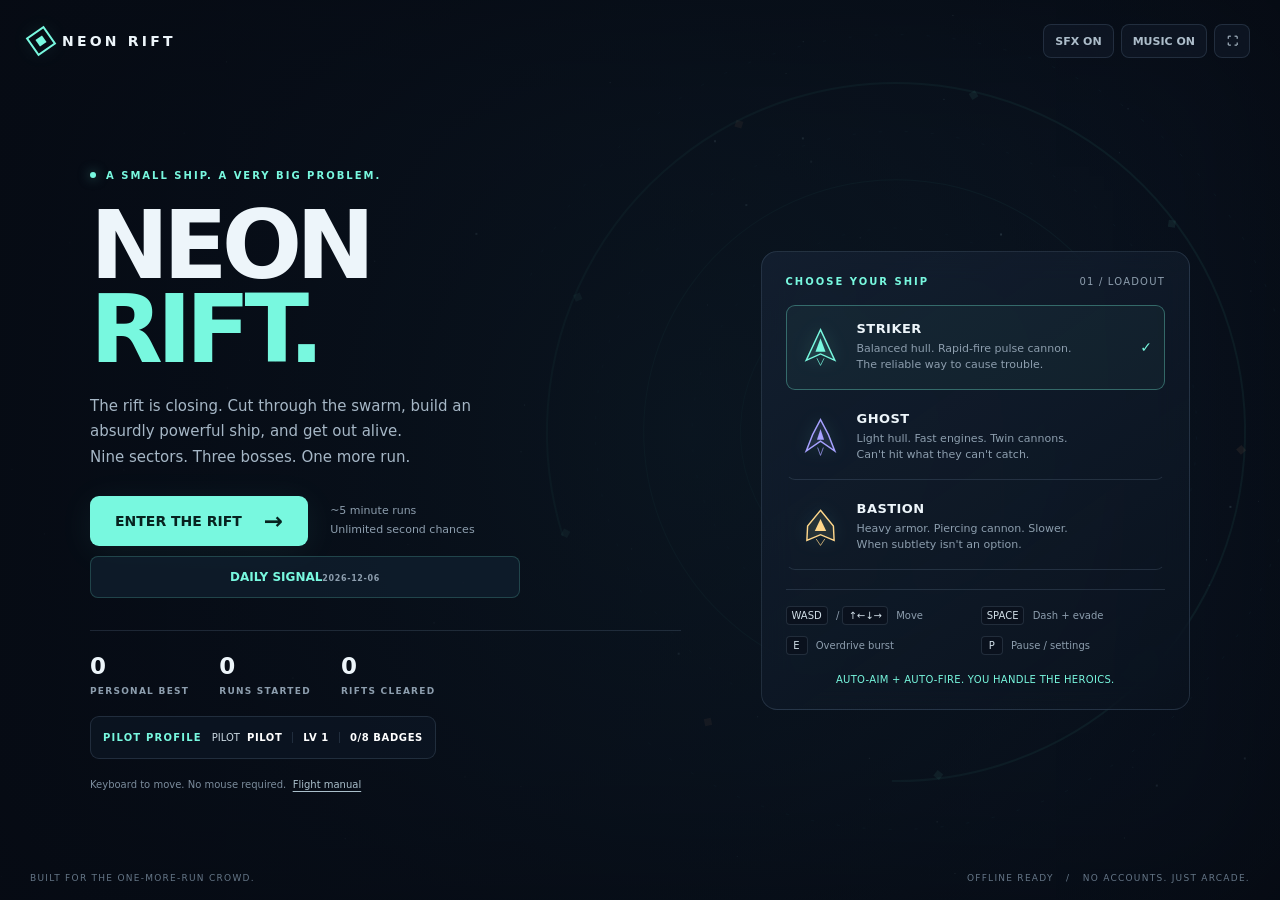
==== commit f12666ed: "Assemble Neon Rift 1.3 release" ====
--- a/index.html
+++ b/index.html
@@ -6,7 +6,7 @@
 <meta name="theme-color" content="#080c16">
 <meta name="description" content="A complete, offline arcade survival game. Nine sectors. Three bosses. One more run.">
 <title>NEON RIFT - Arcade Survival</title>
-<meta name="application-version" content="1.2.0-career">
+<meta name="application-version" content="1.3.0">
 <link rel="icon" href="data:image/svg+xml,%3Csvg xmlns='http://www.w3.org/2000/svg' viewBox='0 0 64 64'%3E%3Crect width='64' height='64' rx='12' fill='%23080c16'/%3E%3Cpath d='M32 8 54 52 32 42 10 52Z' fill='%2317353b' stroke='%2378f8df' stroke-width='3'/%3E%3Cpath d='m32 22 6 15H26Z' fill='%23e3fff8'/%3E%3C/svg%3E">
 <style>
 :root{color-scheme:dark;--bg:#080c16;--panel:rgba(12,19,32,.95);--line:rgba(161,196,227,.15);--text:#edf5fa;--muted:#8d9eae;--cyan:#78f8df;--blue:#6eb8ff;--gold:#ffd78b;--pink:#ff678e;--font:Inter,ui-sans-serif,system-ui,-apple-system,BlinkMacSystemFont,"Segoe UI",sans-serif}
@@ -79,13 +79,20 @@
 @media(max-width:760px){.career-panel{padding:20px}.career-head{display:block}.career-status{display:inline-block;margin-top:10px}.career-grid{grid-template-columns:1fr}.achievement-grid{grid-template-columns:repeat(2,1fr)}.career-foot{display:grid;grid-template-columns:1fr}.career-foot .primary,.career-foot .secondary{width:100%}.career-note{order:2}.career-strip{width:100%;justify-content:space-between}.career-chip+.career-chip{padding-left:0;border-left:0}.career-actions{grid-template-columns:1fr}.result-career-actions{grid-template-columns:1fr}.career-run{grid-template-columns:27px minmax(90px,1fr) auto}.career-run-result{display:none}}
 @media(max-width:390px){.career-panel{padding:16px}.achievement-grid{grid-template-columns:1fr 1fr}.career-stat-grid{gap:6px}.career-run-score{font-size:13px}.career-strip{gap:7px;padding:9px}.career-chip{font-size:9px}}
 
+
+/* NEON RIFT 1.3 - daily challenge, checkpoint, mode and cosmetic progression UI */
+.v13-home-actions{display:flex;gap:10px;margin-top:10px;max-width:430px}.v13-home-actions .secondary{margin:0;width:auto;flex:1;min-height:42px;padding:10px 13px;border-color:#78f8df30;background:#101e2dcc}.v13-home-actions .secondary:hover{border-color:#78f8df70;background:#17313b}.v13-home-actions .v13-daily{color:var(--cyan)}.v13-date{display:block;font-size:8px;letter-spacing:.08em;color:var(--muted);margin-top:3px}.v13-resume{color:var(--gold)!important;border-color:#ffd78b35!important}.v13-mode-hud{margin:7px auto 0;min-height:11px;font-size:8px;font-weight:800;letter-spacing:.14em;color:var(--cyan);white-space:nowrap;text-shadow:0 1px 12px #000}.v13-identity{margin:8px 0 13px;font-size:8px;letter-spacing:.11em;color:#788da0;word-break:break-word}.v13-theme{display:flex;justify-content:space-between;align-items:center;gap:12px;border-top:1px solid var(--line);padding-top:15px;margin-top:16px}.v13-theme label{font-size:9px;letter-spacing:.14em;color:var(--muted);font-weight:800}.v13-theme select{max-width:210px;background:#101b2a;border:1px solid var(--line);border-radius:7px;color:#dce9f1;padding:8px 10px;font:700 10px var(--font);outline:none}.v13-theme select:focus-visible{border-color:var(--cyan);box-shadow:0 0 0 2px #78f8df20}.v13-daily-board{border-top:1px solid var(--line);margin-top:16px;padding-top:16px}.v13-daily-board .career-section-title h3{color:var(--gold)}
+@media(max-width:600px){.v13-home-actions{gap:7px;max-width:100%}.v13-home-actions .secondary{font-size:9px;padding:9px 8px}.v13-mode-hud{font-size:7px;margin-top:5px}.v13-theme{align-items:flex-start;flex-direction:column}.v13-theme select{width:100%;max-width:none}}
+@media(max-height:640px) and (min-width:601px){.v13-home-actions{margin-top:7px}.v13-home-actions .secondary{min-height:34px;padding:7px 10px}.v13-date{display:inline;margin-left:5px}}
+
 </style>
 <script>
 window.NEON_RIFT_ONLINE = {
   enabled: true,
   url: 'https://pjkdwekdtyzoqtrnhwaa.supabase.co',
-  anonKey: 'eyJhbGciOiJIUzI1NiIsInR5cCI6IkpXVCJ9.eyJpc3MiOiJzdXBhYmFzZSIsInJlZiI6InBqa2R3ZWtkdHl6b3F0cm5od2FhIiwicm9sZSI6ImFub24iLCJpYXQiOjE3ODg4MjE5OTEsImV4cCI6MjEwNDM5Nzk5MX0.bdxTvio835csAibaAAVYz0lQiaraBzEC_VNrP84A6Mg',
-  table: 'runs'
+  publishableKey: 'sb_publishable_ew8oU5Zyzg8Wwq8aRCKbnw_EBb4ASGp',
+  table: 'runs',
+  function: 'game-session'
 };
 </script>
 </head>
@@ -116,14 +123,14 @@
 <section class="screen" id="upgradeScreen" hidden aria-label="Choose an upgrade"><div class="panel upgrade-panel"><div class="upgrade-header"><div><span class="tag" id="upgradeTag">SECTOR SECURED</span><h2>A little more dangerous.</h2><p>Choose one upgrade. Make it your kind of chaos.</p></div><div class="patch" id="patchText">HULL PATCHED +18</div></div><div class="upgrade-cards" id="upgradeCards"></div><div class="upgrade-bottom"><span>Upgrades stack for the rest of this run.</span><button class="reroll" id="rerollBtn">&#x21BB; Reroll <span id="rerollCount">(2 left)</span></button></div></div></section>
 
 <section class="screen" id="careerScreen" hidden aria-label="Pilot career and run history"><div class="panel career-panel">
- <div class="career-head"><div><span class="tag">PILOT CAREER / LOCAL PROFILE</span><h2>Your signal persists.</h2><p>Scores, badges, and run history live in this browser. No account required.</p></div><span class="career-status" id="careerStorage">LOCAL SAVE ACTIVE</span></div>
+ <div class="career-head"><div><span class="tag">PILOT CAREER / LOCAL PROFILE</span><h2>Your signal persists.</h2><p>Career progress stays in this browser. A private anonymous player signal links only verified community run summaries. No login required.</p></div><span class="career-status" id="careerStorage">LOCAL SAVE ACTIVE</span></div>
  <div class="career-grid">
   <div class="career-card"><h3>PILOT IDENTITY</h3><input id="careerPilotInput" class="pilot-input" maxlength="16" autocomplete="off" spellcheck="false" aria-label="Pilot name"><div class="career-level-row"><div><span>CAREER LEVEL</span><strong id="careerLevel">01</strong></div><span id="careerXPText">0 / 900 XP</span></div><div class="xp-track"><div id="careerXPFill"></div></div><div class="career-stat-grid"><div class="career-stat"><strong id="careerRuns">0</strong><span>RECORDED RUNS</span></div><div class="career-stat"><strong id="careerWins">0</strong><span>RIFTS CLEARED</span></div><div class="career-stat"><strong id="careerKills">0</strong><span>TOTAL KILLS</span></div><div class="career-stat"><strong id="careerTime">0:00</strong><span>FLIGHT TIME</span></div></div><div class="career-actions"><button class="secondary" id="shareRunBtn">Share latest run</button><button class="secondary" id="copyPlaytestBtn">Copy playtest data</button></div></div>
-  <div class="career-card"><div class="career-section-title"><h3>LOCAL LEADERBOARD</h3><span>THIS BROWSER</span></div><div class="career-list" id="careerLeaderboard"></div><div class="cloud-board"><div class="career-section-title"><h3>COMMUNITY LEADERBOARD</h3><span id="cloudStatus" class="cloud-offline">BACKEND NOT CONNECTED</span></div><div class="career-list" id="cloudLeaderboard"></div></div></div>
+  <div class="career-card"><div class="career-section-title"><h3>LOCAL LEADERBOARD</h3><span>THIS BROWSER</span></div><div class="career-list" id="careerLeaderboard"></div><div class="cloud-board"><div class="career-section-title"><h3>COMMUNITY LEADERBOARD</h3><span id="cloudStatus" class="cloud-offline">CONNECTING</span></div><div class="career-list" id="cloudLeaderboard"></div></div></div>
   <div class="career-card"><div class="career-section-title"><h3>ACHIEVEMENTS</h3><span>8 SIGNAL BADGES</span></div><div class="achievement-grid" id="achievementGrid"></div></div>
   <div class="career-card"><div class="career-section-title"><h3>RECENT FLIGHT LOG</h3><span>LAST 5</span></div><div class="career-list" id="careerHistory"></div></div>
  </div>
- <div class="career-foot"><span class="career-note">Career data is separate from the original Neon Rift save, so existing personal bests and settings remain intact. Community leaderboard submissions contain only the run summary shown here.</span><button class="primary" id="careerBackBtn">BACK <span class="arrow" aria-hidden="true">&#x2192;</span></button></div>
+ <div class="career-foot"><span class="career-note">Personal bests, settings, career XP, cosmetics, and checkpoints stay local. Community boards receive only validated run summaries; telemetry records anonymous gameplay events used for balancing.</span><button class="primary" id="careerBackBtn">BACK <span class="arrow" aria-hidden="true">&#x2192;</span></button></div>
 </div></section>
 <section class="screen" id="resultScreen" hidden aria-label="Run results"><div class="panel"><span class="tag" id="resultTag">SIGNAL LOST</span><h2 id="resultTitle">That was a good run.</h2><p id="resultDescription">The rift keeps your ship. You keep the experience.</p><div class="result-score mono" id="resultScore">0</div><div class="record-flag" id="recordFlag">PERSONAL BEST</div><div class="result-stats"><div><strong id="resultSectors">0 / 9</strong><span>SECTORS CLEARED</span></div><div><strong id="resultKills">0</strong><span>ENEMIES DEFEATED</span></div><div><strong id="resultTime">0:00</strong><span>FLIGHT TIME</span></div></div><div class="result-build" id="resultBuild"></div><div class="run-bonus" id="resultCareerBonus">CAREER XP WILL BE RECORDED</div><div class="result-career-actions"><button class="secondary" id="resultCareerBtn">Pilot profile</button><button class="secondary" id="resultShareBtn">Share this run</button></div><button class="primary" id="retryBtn">ONE MORE RUN <span class="arrow" aria-hidden="true">&#x2192;</span></button><button class="secondary" id="endlessBtn" hidden>Push your luck: enter endless mode</button><button class="secondary" id="hangarBtn">Return to hangar</button></div></section>
 <footer class="footer-note" id="footer"><span>BUILT FOR THE ONE-MORE-RUN CROWD.</span><span>OFFLINE READY &nbsp; / &nbsp; NO ACCOUNTS. JUST ARCADE.</span></footer>
@@ -356,7 +363,7 @@
 }
 function showScreen(name) {
   for (const id of ['homeScreen', 'pauseScreen', 'upgradeScreen', 'careerScreen', 'resultScreen']) $(id).hidden = id !== name;
-  const inRun = !['home', 'manual'].includes(state);
+  const inRun = !['home', 'manual', 'career'].includes(state);
   $('hud').hidden = !inRun;
   $('pauseBtn').hidden = !['playing', 'paused'].includes(state);
   $('footer').hidden = state !== 'home';
@@ -405,10 +412,10 @@
   player.crit = 0.05 + rank('crit') * 0.1;
   player.hp = Math.min(player.hp, player.maxHp);
 }
-function startRun() {
+function startRun(forcedSeed = null, restoring = false) {
   unlockAudio();
-  const seed = (Date.now() ^ Math.floor(Math.random() * 0xFFFFFFFF)) >>> 0;
-  rng = seededRandom(seed);
+  const seed = forcedSeed == null ? (Date.now() ^ Math.floor(Math.random() * 0xFFFFFFFF)) >>> 0 : (Number(forcedSeed) >>> 0);
+  rng = typeof trackedSeededRandom === 'function' ? trackedSeededRandom(seed) : seededRandom(seed);
   player = {
     x: WORLD.w / 2, y: WORLD.h / 2, r: 12, angle: -Math.PI / 2, rig: selectedRig,
     hp: RIGS[selectedRig].hp, maxHp: RIGS[selectedRig].hp, upgrades: {},
@@ -420,19 +427,20 @@
   G = { seed, elapsed: 0, wave: 0, completed: 0, waveTime: 0, duration: 0, spawnClock: 0,
     kills: 0, score: 0, combo: 0, comboTimer: 0, maxCombo: 0, rerolls: 2,
     boss: null, bossDefeated: false, clearing: false, finishTime: 0,
-    endless: false, won: false, recordStart: save.best, tutorial: false, testInvulnerable: false, damageTaken: 0, dashes: 0, overdrives: 0 };
+    endless: false, won: false, recordStart: save.best, tutorial: false, testInvulnerable: false, damageTaken: 0, dashes: 0, overdrives: 0, rngCalls: 0, mode: 'standard', challengeDate: null, modifier: null, careerFinalized: false };
   enemies = []; shots = []; hostileShots = []; pickups = []; particles = []; rings = []; arcs = []; floaters = []; spawns = []; trails = [];
   nextId = 1; shake = 0; hurtFlash = 0; musicBeat = 0; nextMusic = 0;
   camera.x = player.x; camera.y = player.y;
   recalc();
-  save.runs++; save.rig = selectedRig; persist();
   state = 'playing'; showScreen(null); $('toast').classList.remove('visible'); toastTime = 0;
-  nextSector(); refreshHUD();
+  if (!restoring) { save.runs++; save.rig = selectedRig; persist(); nextSector(); }
+  refreshHUD();
 }
 function sectorName() { return SECTORS[G.wave - 1] || (G.wave % 3 === 0 ? 'RIFT ASCENDANT' : 'BEYOND THE SIGNAL'); }
 function nextSector() {
   G.wave++; G.clearing = false; G.finishTime = 0; G.bossDefeated = false; G.boss = null;
   G.duration = Math.min(38, 22 + G.wave * 1.5); G.waveTime = G.duration; G.spawnClock = 0.45;
+  if (typeof applySectorModifier === 'function') applySectorModifier();
   enemies = []; shots = []; hostileShots = []; spawns = []; pickups = [];
   player.invul = Math.max(player.invul, 1.1); player.dashCooldown = 0;
   state = 'playing'; showScreen(null);
@@ -476,7 +484,7 @@
   if (type === 'boss') {
     const maxHp = (stage === 1 ? 1650 : stage === 2 ? 3100 : 5000 + Math.max(0, stage - 3) * 1700) * (1 + Math.max(0, G.wave - 12) * 0.035);
     const e = { id: nextId++, type, x, y, vx: 0, vy: 0, r: 47 + Math.min(stage, 4) * 3, hp: maxHp, maxHp,
-      speed: 45 + Math.min(stage, 7) * 5, color: stage === 1 ? '#ff678e' : stage === 2 ? '#ffbb78' : '#c095ff',
+      speed: (45 + Math.min(stage, 7) * 5) * (typeof sectorEnemySpeed === 'function' ? sectorEnemySpeed() : 1), color: stage === 1 ? '#ff678e' : stage === 2 ? '#ffbb78' : '#c095ff',
       score: 3500 * stage, damage: 30, age: 0, hit: 0, warmup: 0.65, dead: false,
       stage, ringClock: 2.3, fireClock: 1.8, chargeClock: 6.8, windup: 0, chargeTime: 0, chargeAngle: 0, rotation: 0, orbitHit: 0 };
     G.boss = e; enemies.push(e); addRing(x, y, e.color, 115, 0.7, 10); return e;
@@ -484,7 +492,7 @@
   const spec = ENEMY[type] || ENEMY.seeker;
   const scaling = 1 + (G.wave - 1) * 0.14 + Math.max(0, G.wave - 9) * 0.035;
   const e = { id: nextId++, type, x, y, vx: 0, vy: 0, r: spec.r, hp: spec.hp * scaling, maxHp: spec.hp * scaling,
-    speed: spec.speed * (1 + Math.min(G.wave - 1, 18) * 0.025), color: spec.color, score: spec.score,
+    speed: spec.speed * (1 + Math.min(G.wave - 1, 18) * 0.025) * (typeof sectorEnemySpeed === 'function' ? sectorEnemySpeed() : 1), color: spec.color, score: spec.score,
     damage: spec.damage + Math.min(G.wave - 1, 20) * 0.5, age: 0, hit: 0, warmup: 0.25, dead: false,
     fireClock: random(1.2, 2.8), aimAngle: 0, aimLocked: false,
     chargeClock: random(1.1, 3.5), windup: 0, chargeTime: 0, chargeAngle: 0, orbitHit: 0 };
@@ -654,7 +662,7 @@
 }
 function enemyBullet(x, y, angle, speed, radius = 5, color = '#ff809b', damage = 13) {
   if (hostileShots.length >= 300) return;
-  hostileShots.push({ x, y, px: x, py: y, vx: Math.cos(angle) * speed, vy: Math.sin(angle) * speed, r: radius, color, damage, life: 7.5 });
+  hostileShots.push({ x, y, px: x, py: y, vx: Math.cos(angle) * speed * (typeof sectorBulletSpeed === 'function' ? sectorBulletSpeed() : 1), vy: Math.sin(angle) * speed * (typeof sectorBulletSpeed === 'function' ? sectorBulletSpeed() : 1), r: radius, color, damage, life: 7.5 });
 }
 function lightning(start, baseDamage) {
   const seen = new Set([start.id]);
@@ -896,7 +904,7 @@
   G.completed = G.wave;
   for (const p of pickups) collectPickup(p, true);
   pickups = []; enemies = []; hostileShots = []; shots = []; spawns = [];
-  const repaired = Math.min(18, player.maxHp - player.hp); player.hp += repaired;
+  const repaired = Math.min(typeof sectorRepairAmount === 'function' ? sectorRepairAmount() : 18, player.maxHp - player.hp); player.hp += repaired;
   G.score += 500 * G.wave;
   $('patchText').textContent = repaired > 0 ? `HULL PATCHED +${Math.round(repaired)}` : 'HULL INTEGRITY: FULL';
   if (G.wave === 9 && !G.endless) endRun(true);
@@ -975,7 +983,7 @@
   for (const u of ALL_UPGRADES) if (rank(u.id)) {
     const chip = document.createElement('span'); chip.className = 'build-chip'; chip.textContent = `${u.name} ${rank(u.id)}`; $('resultBuild').appendChild(chip);
   }
-  $('endlessBtn').hidden = !won; $('retryBtn').innerHTML = 'ONE MORE RUN <span class="arrow" aria-hidden="true">&#x2192;</span>';
+  $('endlessBtn').hidden = !won || (typeof activeMode !== 'undefined' && activeMode === 'daily'); $('retryBtn').innerHTML = 'ONE MORE RUN <span class="arrow" aria-hidden="true">&#x2192;</span>';
   sfx(won ? 'win' : 'death'); refreshHUD(); focusButton('retryBtn');
 }
 function returnHome() {
@@ -1014,7 +1022,7 @@
       } else if (G.waveTime > 0) {
         queueSpawn(pickEnemyType());
         if (G.wave >= 5 && rng() < 0.28) queueSpawn(pickEnemyType(), 1);
-        G.spawnClock = Math.max(0.30, 0.92 / (1 + (G.wave - 1) * 0.12));
+        G.spawnClock = Math.max(0.30, 0.92 / ((1 + (G.wave - 1) * 0.12) * (typeof sectorSpawnPressure === 'function' ? sectorSpawnPressure() : 1)));
       }
     }
     for (const s of spawns) {
@@ -1434,10 +1442,10 @@
     selectedRig = button.dataset.rig; save.rig = selectedRig; persist(); syncHome(); unlockAudio(); tone(350, 0.07, 'triangle', 0.09, 540);
   });
 });
-$('startBtn').addEventListener('click', startRun);
-$('retryBtn').addEventListener('click', startRun);
-$('hangarBtn').addEventListener('click', returnHome);
-$('quitBtn').addEventListener('click', returnHome);
+$('startBtn').addEventListener('click', () => { if (typeof startManagedRun === 'function') void startManagedRun('standard'); else startRun(); });
+$('retryBtn').addEventListener('click', () => { if (typeof startManagedRun === 'function') void startManagedRun(typeof lastMode === 'string' ? lastMode : 'standard'); else startRun(); });
+$('hangarBtn').addEventListener('click', () => returnHome());
+$('quitBtn').addEventListener('click', () => returnHome());
 $('howBtn').addEventListener('click', () => pauseGame(true));
 let pausePointerUntil = 0;
 function activatePause() { state === 'paused' ? resumeGame() : pauseGame(); }
@@ -1485,7 +1493,7 @@
   } else if (!event.repeat) {
     if ((code === 'KeyP' || code === 'Escape') && ['paused', 'manual'].includes(state)) { event.preventDefault(); resumeGame(); }
     else if (state === 'upgrade' && ['Digit1', 'Digit2', 'Digit3', 'Numpad1', 'Numpad2', 'Numpad3'].includes(code)) { event.preventDefault(); applyChoice(Number(code.slice(-1)) - 1); }
-    else if ((state === 'dead' || state === 'won') && code === 'KeyR') { event.preventDefault(); startRun(); }
+    else if ((state === 'dead' || state === 'won') && code === 'KeyR') { event.preventDefault(); if (typeof startManagedRun === 'function') void startManagedRun(typeof lastMode === 'string' ? lastMode : 'standard'); else startRun(); }
   }
   if (!event.repeat && code === 'KeyM') { event.preventDefault(); toggleSound(); }
   if (!event.repeat && code === 'KeyF') { event.preventDefault(); toggleFullscreen(); }
@@ -1608,7 +1616,7 @@
   uiClock += elapsed; if (uiClock >= 0.08) { refreshHUD(); uiClock = 0; }
   render(); requestAnimationFrame(frame);
 }
-syncSettings(); syncHome(); syncCareerHome(); showScreen('homeScreen');
+syncSettings(); syncHome(); showScreen('homeScreen'); queueMicrotask(() => syncCareerHome());
 requestAnimationFrame(frame);
 
 
@@ -1809,9 +1817,14 @@
 // window.NEON_RIFT_ONLINE = { enabled:true, url:'https://PROJECT.supabase.co', anonKey:'...', table:'runs' }
 function onlineConfig() {
   const cfg = window.NEON_RIFT_ONLINE;
-  return cfg && cfg.enabled === true && typeof cfg.url === 'string' && cfg.url && typeof cfg.anonKey === 'string' && cfg.anonKey ? { ...cfg, table: cfg.table || 'runs' } : null;
-}
-function onlineHeaders(cfg) { return { apikey: cfg.anonKey, Authorization: `Bearer ${cfg.anonKey}`, 'Content-Type': 'application/json' }; }
+  const key = cfg && (cfg.publishableKey || cfg.anonKey);
+  return cfg && cfg.enabled === true && typeof cfg.url === 'string' && cfg.url && typeof key === 'string' && key ? { ...cfg, key, table: cfg.table || 'runs' } : null;
+}
+function onlineHeaders(cfg) {
+  const headers = { apikey: cfg.key, 'Content-Type': 'application/json' };
+  if (cfg.key.startsWith('eyJ')) headers.Authorization = `Bearer ${cfg.key}`;
+  return headers;
+}
 async function submitOnlineRun(summary) {
   const cfg = onlineConfig(); if (!cfg) return;
   const body = {
@@ -1855,6 +1868,373 @@
 $('resultShareBtn').addEventListener('click', () => { void shareLastRun(); });
 $('copyPlaytestBtn').addEventListener('click', () => { void copyPlaytestData(); });
 
+
+
+// NEON RIFT 1.3 - managed runs, daily challenge, checkpoints, telemetry, modifiers and cosmetic progression.
+const V13_VERSION = '1.3.0';
+const PLAYER_KEY = 'neon-rift-player-v1';
+const CHECKPOINT_KEY = 'neon-rift-checkpoint-v1';
+const CHECKPOINT_MAX_AGE = 7 * 24 * 60 * 60 * 1000;
+const UUID_RE = /^[0-9a-f]{8}-[0-9a-f]{4}-[1-5][0-9a-f]{3}-[89ab][0-9a-f]{3}-[0-9a-f]{12}$/i;
+const THEMES = {
+  cyan: { name: 'SIGNAL CYAN', level: 1, color: '#78f8df' },
+  violet: { name: 'VOID VIOLET', level: 3, color: '#a7a1ff' },
+  gold: { name: 'RIFT GOLD', level: 5, color: '#ffd78b' },
+  rose: { name: 'NOVA ROSE', level: 8, color: '#ff7ca6' }
+};
+const SECTOR_MODIFIERS = [
+  { id: 'clear', name: 'CLEAR SIGNAL', detail: 'Stable combat conditions.', enemySpeed: 1, bulletSpeed: 1, spawnPressure: 1, duration: 1, repair: 18 },
+  { id: 'ion', name: 'ION STORM', detail: 'Hostile projectiles travel faster.', enemySpeed: 1, bulletSpeed: 1.18, spawnPressure: 1, duration: 1, repair: 18 },
+  { id: 'hunter', name: 'HUNTER GRID', detail: 'The swarm moves and arrives faster.', enemySpeed: 1.14, bulletSpeed: 1, spawnPressure: 1.08, duration: 1, repair: 18 },
+  { id: 'night', name: 'LONG NIGHT', detail: 'Survival sectors last a little longer.', enemySpeed: 1, bulletSpeed: 1, spawnPressure: 1, duration: 1.18, repair: 18 },
+  { id: 'repair', name: 'REPAIR WINDOW', detail: 'Sector clearance restores extra hull.', enemySpeed: 1, bulletSpeed: 1, spawnPressure: 1, duration: 1, repair: 30 }
+];
+const BOSS_NAMES = { 1: 'THE GATEKEEPER', 2: 'VOID WARDEN', 3: 'RIFT SOVEREIGN' };
+let activeMode = 'standard';
+let lastMode = 'standard';
+let managedSession = null;
+let startingManagedRun = false;
+let playerIdentity = loadPlayerIdentity();
+
+function randomUUID() {
+  if (crypto.randomUUID) return crypto.randomUUID();
+  const bytes = new Uint8Array(16); crypto.getRandomValues(bytes);
+  bytes[6] = (bytes[6] & 0x0f) | 0x40; bytes[8] = (bytes[8] & 0x3f) | 0x80;
+  const hex = [...bytes].map((v) => v.toString(16).padStart(2, '0')).join('');
+  return `${hex.slice(0,8)}-${hex.slice(8,12)}-${hex.slice(12,16)}-${hex.slice(16,20)}-${hex.slice(20)}`;
+}
+function loadPlayerIdentity() {
+  try {
+    const value = JSON.parse(localStorage.getItem(PLAYER_KEY) || '{}');
+    if (UUID_RE.test(String(value.playerId || ''))) return { playerId: value.playerId, createdAt: value.createdAt || new Date().toISOString() };
+  } catch (_) { /* A fresh anonymous signal is harmless. */ }
+  const identity = { playerId: randomUUID(), createdAt: new Date().toISOString() };
+  try { localStorage.setItem(PLAYER_KEY, JSON.stringify(identity)); } catch (_) { /* Session identity still works. */ }
+  return identity;
+}
+function todayUTC() { return new Date().toISOString().slice(0, 10); }
+function dailySeedClient(day = todayUTC()) {
+  let h = 2166136261 >>> 0;
+  for (const c of `NEON-RIFT-DAILY-${day}`) { h ^= c.charCodeAt(0); h = Math.imul(h, 16777619) >>> 0; }
+  return h >>> 0;
+}
+function trackedSeededRandom(seed, skip = 0) {
+  const inner = seededRandom(seed >>> 0);
+  for (let i = 0; i < Math.max(0, Math.floor(skip)); i++) inner();
+  return () => { if (G) G.rngCalls = (G.rngCalls || 0) + 1; return inner(); };
+}
+function sectorModifier(seed = G?.seed || 0, wave = G?.wave || 1) {
+  let h = (seed ^ Math.imul(wave, 0x9E3779B1)) >>> 0;
+  h ^= h >>> 16; h = Math.imul(h, 0x7feb352d); h ^= h >>> 15; h = Math.imul(h, 0x846ca68b); h ^= h >>> 16;
+  return SECTOR_MODIFIERS[(h >>> 0) % SECTOR_MODIFIERS.length];
+}
+function applySectorModifier() {
+  if (!G) return;
+  G.mode = activeMode;
+  G.challengeDate = managedSession?.challengeDate || (activeMode === 'daily' ? todayUTC() : null);
+  G.modifier = sectorModifier(G.seed, G.wave);
+  if (G.wave % 3 !== 0 && G.modifier.duration !== 1) {
+    G.duration *= G.modifier.duration; G.waveTime = G.duration;
+  }
+  syncRunModeHud();
+}
+function sectorEnemySpeed() { return G?.modifier?.enemySpeed || 1; }
+function sectorBulletSpeed() { return G?.modifier?.bulletSpeed || 1; }
+function sectorSpawnPressure() { return G?.modifier?.spawnPressure || 1; }
+function sectorRepairAmount() { return G?.modifier?.repair || 18; }
+function bossDisplayName(stage) { return BOSS_NAMES[Math.min(3, Math.max(1, stage || 1))] || 'RIFT ENTITY'; }
+
+function onlineConfigV13() {
+  const cfg = window.NEON_RIFT_ONLINE;
+  if (!cfg || cfg.enabled !== true || typeof cfg.url !== 'string' || !cfg.url) return null;
+  const key = cfg.publishableKey || cfg.anonKey;
+  if (typeof key !== 'string' || !key) return null;
+  return { ...cfg, key, table: cfg.table || 'runs', function: cfg.function || 'game-session' };
+}
+onlineConfig = onlineConfigV13;
+onlineHeaders = (cfg) => ({ apikey: cfg.key, 'Content-Type': 'application/json' });
+
+async function callGameSession(action, payload = {}, timeout = 4500) {
+  const cfg = onlineConfigV13(); if (!cfg) throw new Error('backend_not_configured');
+  const controller = new AbortController(); const timer = setTimeout(() => controller.abort(), timeout);
+  try {
+    const response = await fetch(`${cfg.url.replace(/\/$/, '')}/functions/v1/${encodeURIComponent(cfg.function)}`, {
+      method: 'POST', headers: onlineHeaders(cfg), signal: controller.signal,
+      body: JSON.stringify({ action, ...payload })
+    });
+    let data = {}; try { data = await response.json(); } catch (_) { /* Keep status-based error. */ }
+    if (!response.ok) throw new Error(data.error || `HTTP_${response.status}`);
+    return data;
+  } finally { clearTimeout(timer); }
+}
+function platformLabel() {
+  const orientation = innerWidth >= innerHeight ? 'landscape' : 'portrait';
+  return `${coarse ? 'touch' : 'desktop'}-${orientation}`;
+}
+async function startManagedRun(mode = 'standard') {
+  if (startingManagedRun) return;
+  startingManagedRun = true; activeMode = mode === 'daily' ? 'daily' : 'standard'; lastMode = activeMode;
+  clearCheckpoint();
+  const button = activeMode === 'daily' ? $('dailyRunBtn') : $('startBtn');
+  const oldText = button?.innerHTML; if (button) { button.disabled = true; button.textContent = 'LINKING SIGNAL...'; }
+  let seed = activeMode === 'daily' ? dailySeedClient() : null;
+  managedSession = null;
+  try {
+    const session = await callGameSession('start', {
+      player_id: playerIdentity.playerId, pilot: career.pilot, rig: selectedRig, mode: activeMode,
+      game_version: V13_VERSION, platform: platformLabel()
+    });
+    seed = Number(session.seed) >>> 0;
+    managedSession = { runId: session.run_id, token: session.token, seed, mode: session.mode, challengeDate: session.challenge_date || null, finalizing: false, finalized: false };
+  } catch (_) {
+    toast(activeMode === 'daily' ? 'DAILY PRACTICE MODE - COMMUNITY SYNC UNAVAILABLE' : 'COMMUNITY SYNC UNAVAILABLE - LOCAL RUN STARTED', 3.4);
+  }
+  startRun(seed, false);
+  if (G) { G.mode = activeMode; G.challengeDate = managedSession?.challengeDate || (activeMode === 'daily' ? todayUTC() : null); }
+  syncRunModeHud();
+  if (button) { button.disabled = false; if (oldText) button.innerHTML = oldText; }
+  startingManagedRun = false;
+}
+async function sendRunEvent(eventName, eventData = {}, wave = G?.wave || 0) {
+  if (!managedSession || managedSession.finalized || managedSession.finalizing) return;
+  try {
+    await callGameSession('event', { run_id: managedSession.runId, token: managedSession.token, event_name: eventName, wave, event_data: eventData }, 3500);
+  } catch (_) { /* Telemetry can fail without touching gameplay. */ }
+}
+
+function cleanCheckpoint(raw) {
+  if (!raw || raw.version !== 1 || Date.now() - Number(raw.savedAt || 0) > CHECKPOINT_MAX_AGE) return null;
+  if (!raw.g || !raw.player || !Array.isArray(raw.choices)) return null;
+  if (!['standard','daily'].includes(raw.mode) || !RIGS[raw.player.rig]) return null;
+  return raw;
+}
+function loadCheckpoint() {
+  try { return cleanCheckpoint(JSON.parse(localStorage.getItem(CHECKPOINT_KEY) || 'null')); } catch (_) { return null; }
+}
+function clearCheckpoint() { try { localStorage.removeItem(CHECKPOINT_KEY); } catch (_) { /* Nothing to clear. */ } syncCheckpointButton(); }
+function saveCheckpoint() {
+  if (!G || !player || state !== 'upgrade' || G.endless || !choices.length || G.wave >= 9) return;
+  const checkpoint = {
+    version: 1, savedAt: Date.now(), mode: activeMode, session: managedSession ? { ...managedSession, finalizing: false } : null,
+    seed: G.seed >>> 0, challengeDate: G.challengeDate || null,
+    g: { elapsed: G.elapsed, wave: G.wave, completed: G.completed, kills: G.kills, score: G.score, combo: G.combo, comboTimer: G.comboTimer,
+      maxCombo: G.maxCombo, rerolls: G.rerolls, recordStart: G.recordStart, damageTaken: G.damageTaken || 0, dashes: G.dashes || 0,
+      overdrives: G.overdrives || 0, rngCalls: G.rngCalls || 0 },
+    player: { rig: player.rig, hp: player.hp, energy: player.energy, shieldReady: player.shieldReady, shieldClock: player.shieldClock,
+      repairKills: player.repairKills, readyAnnounced: player.readyAnnounced, upgrades: { ...player.upgrades } },
+    choices: choices.map((item) => item.id)
+  };
+  try { localStorage.setItem(CHECKPOINT_KEY, JSON.stringify(checkpoint)); } catch (_) { /* Resume is optional. */ }
+  syncCheckpointButton();
+}
+function restoreCheckpoint() {
+  const checkpoint = loadCheckpoint(); if (!checkpoint) { clearCheckpoint(); toast('NO VALID CHECKPOINT FOUND', 2.2); return; }
+  activeMode = checkpoint.mode; lastMode = checkpoint.mode; managedSession = checkpoint.session || null;
+  selectedRig = checkpoint.player.rig;
+  startRun(checkpoint.seed, true);
+  if (!G || !player) return;
+  Object.assign(G, checkpoint.g, { seed: checkpoint.seed >>> 0, mode: checkpoint.mode, challengeDate: checkpoint.challengeDate, clearing: true, boss: null, bossDefeated: false, finishTime: 0 });
+  player.upgrades = { ...checkpoint.player.upgrades }; recalc();
+  player.hp = clamp(Number(checkpoint.player.hp) || player.maxHp, 1, player.maxHp); player.energy = clamp(Number(checkpoint.player.energy) || 0, 0, 100);
+  player.shieldReady = Boolean(checkpoint.player.shieldReady); player.shieldClock = Math.max(0, Number(checkpoint.player.shieldClock) || 0);
+  player.repairKills = Math.max(0, Math.floor(Number(checkpoint.player.repairKills) || 0)); player.readyAnnounced = Boolean(checkpoint.player.readyAnnounced);
+  rng = trackedSeededRandom(checkpoint.seed, checkpoint.g.rngCalls || 0); G.rngCalls = checkpoint.g.rngCalls || 0;
+  choices = checkpoint.choices.map((id) => ALL_UPGRADES.find((item) => item.id === id)).filter(Boolean).slice(0, 3);
+  state = 'upgrade'; showScreen('upgradeScreen');
+  $('upgradeTag').textContent = `CHECKPOINT RESTORED / SECTOR ${String(G.wave).padStart(2, '0')} SECURED`;
+  $('patchText').textContent = `RESUME / ${activeMode === 'daily' ? 'DAILY SIGNAL' : 'STANDARD RUN'}`;
+  renderUpgradeCards(); refreshHUD(); syncRunModeHud();
+  void sendRunEvent('run_resume', { saved_seconds: Math.round(G.elapsed), choices: choices.map((item) => item.id) }, G.wave);
+}
+function syncCheckpointButton() {
+  if (!$('resumeRunBtn')) return;
+  const checkpoint = loadCheckpoint();
+  $('resumeRunBtn').hidden = !checkpoint;
+  if (checkpoint) $('resumeRunBtn').textContent = `RESUME CHECKPOINT / SECTOR ${String(checkpoint.g.wave + 1).padStart(2, '0')}`;
+}
+
+function ensureV13UI() {
+  if (!$('dailyRunBtn')) {
+    const daily = document.createElement('button'); daily.id = 'dailyRunBtn'; daily.className = 'secondary v13-daily'; daily.type = 'button';
+    daily.innerHTML = `DAILY SIGNAL <span class="v13-date">${todayUTC()}</span>`; daily.addEventListener('click', () => { void startManagedRun('daily'); });
+    const resume = document.createElement('button'); resume.id = 'resumeRunBtn'; resume.className = 'secondary v13-resume'; resume.type = 'button'; resume.hidden = true;
+    resume.addEventListener('click', restoreCheckpoint);
+    const actions = document.createElement('div'); actions.className = 'v13-home-actions'; actions.append(daily, resume);
+    $('startBtn').closest('.start-row')?.after(actions);
+  }
+  if (!$('runModeHud')) {
+    const badge = document.createElement('div'); badge.id = 'runModeHud'; badge.className = 'v13-mode-hud';
+    document.querySelector('.sector')?.appendChild(badge);
+  }
+  if (!$('dailyLeaderboard')) {
+    const board = document.createElement('div'); board.className = 'cloud-board v13-daily-board';
+    board.innerHTML = '<div class="career-section-title"><h3>DAILY SIGNAL</h3><span id="dailyStatus" class="cloud-offline">TODAY / UTC</span></div><div class="career-list" id="dailyLeaderboard"></div>';
+    $('cloudLeaderboard')?.closest('.cloud-board')?.after(board);
+  }
+  if (!$('careerIdentity')) {
+    const identity = document.createElement('div'); identity.id = 'careerIdentity'; identity.className = 'v13-identity';
+    identity.textContent = `PLAYER SIGNAL ${playerIdentity.playerId.slice(0, 8).toUpperCase()} / BROWSER IDENTITY`;
+    $('careerPilotInput')?.after(identity);
+  }
+  if (!$('careerTheme')) {
+    const wrap = document.createElement('div'); wrap.className = 'v13-theme';
+    const label = document.createElement('label'); label.htmlFor = 'careerTheme'; label.textContent = 'COSMETIC SIGNAL';
+    const select = document.createElement('select'); select.id = 'careerTheme'; select.addEventListener('change', () => {
+      const selected = select.value; const level = levelFromXP(career.xp);
+      if (!THEMES[selected] || level < THEMES[selected].level) return;
+      career.theme = selected; persistCareer(); applyCareerTheme(); renderThemeOptions();
+    });
+    wrap.append(label, select); $('careerXPFill')?.closest('.career-card')?.appendChild(wrap);
+  }
+  syncCheckpointButton(); renderThemeOptions(); applyCareerTheme();
+}
+function readSavedTheme() {
+  if (THEMES[career.theme]) return career.theme;
+  try { const raw = JSON.parse(localStorage.getItem(CAREER_KEY) || '{}'); if (THEMES[raw.theme]) return raw.theme; } catch (_) { /* Default below. */ }
+  return 'cyan';
+}
+function applyCareerTheme() {
+  career.theme = readSavedTheme();
+  const level = levelFromXP(career.xp); if (level < THEMES[career.theme].level) career.theme = 'cyan';
+  document.documentElement.style.setProperty('--cyan', THEMES[career.theme].color);
+}
+function renderThemeOptions() {
+  if (!$('careerTheme')) return;
+  const level = levelFromXP(career.xp); career.theme = readSavedTheme();
+  $('careerTheme').replaceChildren(...Object.entries(THEMES).map(([id, theme]) => {
+    const option = document.createElement('option'); option.value = id; option.disabled = level < theme.level;
+    option.textContent = level >= theme.level ? theme.name : `${theme.name} / LV ${theme.level}`; return option;
+  }));
+  if (level < (THEMES[career.theme]?.level || 1)) career.theme = 'cyan'; $('careerTheme').value = career.theme;
+}
+function syncRunModeHud() {
+  if (!$('runModeHud')) return;
+  if (!G || !['playing','paused','upgrade'].includes(state)) { $('runModeHud').textContent = ''; return; }
+  const modifier = G.modifier || sectorModifier(G.seed, Math.max(1, G.wave));
+  $('runModeHud').textContent = `${activeMode === 'daily' ? 'DAILY' : 'STANDARD'} / ${modifier.name}`;
+  $('runModeHud').title = modifier.detail;
+}
+
+const renderCareerV12 = renderCareer;
+renderCareer = function renderCareerV13() {
+  ensureV13UI(); applyCareerTheme(); renderCareerV12(); renderThemeOptions();
+  if ($('careerIdentity')) $('careerIdentity').textContent = `PLAYER SIGNAL ${playerIdentity.playerId.slice(0, 8).toUpperCase()} / BROWSER IDENTITY`;
+};
+
+refreshOnlineLeaderboard = async function refreshOnlineLeaderboardV13() {
+  if (!$('cloudStatus')) return;
+  ensureV13UI();
+  const cfg = onlineConfigV13();
+  if (!cfg) {
+    $('cloudStatus').textContent = 'COMMUNITY BOARD OFFLINE'; $('dailyStatus').textContent = 'DAILY BOARD OFFLINE';
+    $('cloudLeaderboard').replaceChildren(emptyCareer('LOCAL CAREER REMAINS AVAILABLE.'));
+    $('dailyLeaderboard').replaceChildren(emptyCareer('DAILY PRACTICE STILL WORKS OFFLINE.')); return;
+  }
+  $('cloudStatus').textContent = 'SYNCING ALL-TIME BOARD...'; $('dailyStatus').textContent = `SYNCING ${todayUTC()}...`;
+  try {
+    const fields = 'pilot,score,kills,sectors,seconds,rig,max_combo,won,played_at,mode,challenge_date';
+    const base = `${cfg.url.replace(/\/$/, '')}/rest/v1/${encodeURIComponent(cfg.table)}`;
+    const headers = { apikey: cfg.key };
+    const [allTimeResponse, dailyResponse] = await Promise.all([
+      fetch(`${base}?select=${fields}&mode=eq.standard&order=score.desc&limit=10`, { headers }),
+      fetch(`${base}?select=${fields}&mode=eq.daily&challenge_date=eq.${todayUTC()}&order=score.desc&limit=10`, { headers })
+    ]);
+    if (!allTimeResponse.ok || !dailyResponse.ok) throw new Error('leaderboard_fetch_failed');
+    const [allRows, dailyRows] = await Promise.all([allTimeResponse.json(), dailyResponse.json()]);
+    const mapRows = (rows, prefix) => Array.isArray(rows) ? rows.map((r, i) => cleanHistoryEntry({ id: `${prefix}-${i}`, pilot: r.pilot, score: r.score, kills: r.kills, sectors: r.sectors, seconds: r.seconds, rig: r.rig, maxCombo: r.max_combo, won: r.won, playedAt: r.played_at })) : [];
+    const allMapped = mapRows(allRows, 'all'); const dailyMapped = mapRows(dailyRows, 'daily');
+    $('cloudLeaderboard').replaceChildren(...(allMapped.length ? allMapped.map((r, i) => makeRunRow(r, i, true)) : [emptyCareer('NO VERIFIED STANDARD RUNS YET')]));
+    $('dailyLeaderboard').replaceChildren(...(dailyMapped.length ? dailyMapped.map((r, i) => makeRunRow(r, i, true)) : [emptyCareer('NO VERIFIED DAILY RUNS YET')]));
+    $('cloudStatus').textContent = 'ALL-TIME / VERIFIED'; $('cloudStatus').className = 'cloud-online';
+    $('dailyStatus').textContent = `${todayUTC()} / VERIFIED`; $('dailyStatus').className = 'cloud-online';
+  } catch (_) {
+    $('cloudStatus').textContent = 'ALL-TIME BOARD UNAVAILABLE'; $('dailyStatus').textContent = 'DAILY BOARD UNAVAILABLE';
+    $('cloudLeaderboard').replaceChildren(emptyCareer('LOCAL SAVE UNAFFECTED.'));
+    $('dailyLeaderboard').replaceChildren(emptyCareer('DAILY PRACTICE REMAINS AVAILABLE.'));
+  }
+};
+
+submitOnlineRun = async function submitManagedRun(summary) {
+  if (!managedSession || managedSession.finalized || managedSession.finalizing) return;
+  managedSession.finalizing = true;
+  try {
+    await callGameSession('finish', {
+      run_id: managedSession.runId, token: managedSession.token, score: summary.score, kills: summary.kills, sectors: summary.sectors,
+      seconds: Math.round(summary.seconds), max_combo: summary.maxCombo, won: summary.won, damage_taken: summary.damageTaken,
+      dashes: summary.dashes, overdrives: summary.overdrives, game_version: V13_VERSION,
+      telemetry: { cause: summary.cause, upgrades: summary.upgrades.map((u) => `${u.name}:${u.rank}`), modifier: G?.modifier?.id || null, platform: platformLabel() }
+    }, 6000);
+    managedSession.finalized = true;
+  } catch (_) { managedSession.finalizing = false; }
+};
+
+recordCompletedRun = function recordCompletedRunV13(won, cause = '') {
+  if (!G || !player || G.careerFinalized) return;
+  G.careerFinalized = true;
+  const summary = {
+    id: managedSession?.runId || `${Date.now().toString(36)}-${(G.seed >>> 0).toString(36)}`, playedAt: new Date().toISOString(), pilot: career.pilot,
+    score: Math.floor(G.score), kills: G.kills, sectors: G.completed, seconds: G.elapsed, rig: player.rig,
+    maxCombo: G.maxCombo, damageTaken: Math.max(0, Math.round(G.damageTaken || 0)), dashes: G.dashes || 0,
+    overdrives: G.overdrives || 0, won: Boolean(won), cause: cause || '', mode: activeMode, challengeDate: G.challengeDate || null,
+    upgrades: ALL_UPGRADES.filter((u) => rank(u.id)).map((u) => ({ name: u.name, rank: rank(u.id) }))
+  };
+  summary.xpGained = runXP(summary); career.xp += summary.xpGained; career.totalRuns++; career.totalWins += summary.won ? 1 : 0;
+  career.totalKills += summary.kills; career.totalSeconds += summary.seconds; career.bestCombo = Math.max(career.bestCombo, summary.maxCombo);
+  if (summary.won) career.winsByRig[summary.rig] = (career.winsByRig[summary.rig] || 0) + 1;
+  career.history.unshift(summary); career.history = career.history.slice(0, CAREER_HISTORY_LIMIT);
+  const unlocked = unlockCareerAchievements(summary); persistCareer(); lastRunSummary = summary; clearCheckpoint();
+  void submitOnlineRun(summary);
+  requestAnimationFrame(() => { updateResultCareer(summary, unlocked); syncCareerHome(); applyCareerTheme(); });
+};
+
+const offerUpgradeV12 = offerUpgrade;
+offerUpgrade = function offerUpgradeV13() {
+  offerUpgradeV12();
+  if (!G?.endless) {
+    saveCheckpoint();
+    void sendRunEvent('sector_clear', { score: Math.floor(G.score), kills: G.kills, damage_taken: Math.round(G.damageTaken || 0), modifier: G.modifier?.id || 'clear' }, G.wave);
+  }
+};
+const applyChoiceV12 = applyChoice;
+applyChoice = function applyChoiceV13(index) {
+  const chosen = choices[index];
+  if (chosen && state === 'upgrade') void sendRunEvent('upgrade_choice', { upgrade: chosen.id, next_rank: rank(chosen.id) + 1, rerolls_left: G.rerolls }, G.wave);
+  applyChoiceV12(index); syncRunModeHud();
+};
+const refreshHUDV12 = refreshHUD;
+refreshHUD = function refreshHUDV13() {
+  refreshHUDV12(); syncRunModeHud();
+  if (G?.boss && !G.boss.dead && $('bossName')) $('bossName').textContent = `${bossDisplayName(G.boss.stage)}${G.boss.hp < G.boss.maxHp * 0.48 ? ' / ENRAGED' : ''}`;
+};
+const updateBossV12 = updateBoss;
+updateBoss = function updateBossV13(e, dt) {
+  updateBossV12(e, dt);
+  if (e.dead || e.warmup > 0 || state !== 'playing') return;
+  if (e.signatureTell > 0) {
+    const before = e.signatureTell; e.signatureTell -= dt;
+    if (before > 0 && e.signatureTell <= 0) {
+      const aim = Math.atan2(player.y - e.y, player.x - e.x);
+      if (e.stage === 1) for (let i = 0; i < 6; i++) enemyBullet(e.x, e.y, i * TAU / 6 + e.rotation, 145, 5, e.color, 8);
+      else if (e.stage === 2) for (const spread of [-0.24, -0.12, 0, 0.12, 0.24]) enemyBullet(e.x, e.y, aim + spread, 175, 5, e.color, 10);
+      else for (let i = 0; i < 10; i++) enemyBullet(e.x, e.y, i * TAU / 10 + e.rotation, 185, 5, e.color, 11);
+    }
+    return;
+  }
+  e.signatureClock = (e.signatureClock ?? (4.8 + e.stage * 0.25)) - dt;
+  if (e.signatureClock <= 0) { e.signatureClock = e.stage === 3 ? 4.4 : 5.2; e.signatureTell = 0.65; addRing(e.x, e.y, e.color, 180, 0.65, 5); }
+};
+
+const returnHomeV12 = returnHome;
+returnHome = function returnHomeV13() {
+  if (G && managedSession && !managedSession.finalizing && !managedSession.finalized && !G.careerFinalized) void sendRunEvent('run_abandon', { wave: G.wave, score: Math.floor(G.score) }, G.wave);
+  clearCheckpoint(); returnHomeV12(); managedSession = null; activeMode = 'standard'; syncRunModeHud();
+};
+
+addEventListener('error', (event) => { if (managedSession && !managedSession.finalized) void sendRunEvent('client_error', { message: String(event.message || 'script error').slice(0, 96) }, G?.wave || 0); });
+addEventListener('unhandledrejection', (event) => { if (managedSession && !managedSession.finalized) void sendRunEvent('client_error', { message: String(event.reason?.message || event.reason || 'promise rejection').slice(0, 96) }, G?.wave || 0); });
+addEventListener('keydown', (event) => { if (state === 'career' && event.code === 'Escape') { event.preventDefault(); event.stopImmediatePropagation(); closeCareer(); } }, true);
+
+queueMicrotask(() => { ensureV13UI(); applyCareerTheme(); syncCheckpointButton(); });
 
 // Explicitly opt-in deterministic inspection hooks for browser QA. Absent in normal play.
 if (new URL(location.href).searchParams.has('test')) {
@@ -1869,7 +2249,7 @@
     enemies: enemies.length, hostileShots: hostileShots.length, shots: shots.length, pickups: pickups.length,
     spawns: spawns.length, particles: particles.length, choices: choices.map((c) => c.id),
     boss: G?.boss && !G.boss.dead ? { hp: G.boss.hp, maxHp: G.boss.maxHp, stage: G.boss.stage, x: G.boss.x, y: G.boss.y } : null,
-    save: { ...save }, storageAvailable, career: careerSnapshot(),
+    save: { ...save }, storageAvailable, career: careerSnapshot(), mode: G?.mode || 'standard', challengeDate: G?.challengeDate || null, modifier: G?.modifier?.id || null,
     controls: { mobile: coarse, leftHanded: save.leftHanded, pointerId: touch.id, x: touch.x, y: touch.y, amount: touch.amount, actionPointers: actionPointers.size, viewport: [W, H], pixelRatio: dpr }
   });
   window.__NEON_RIFT_TEST__ = {
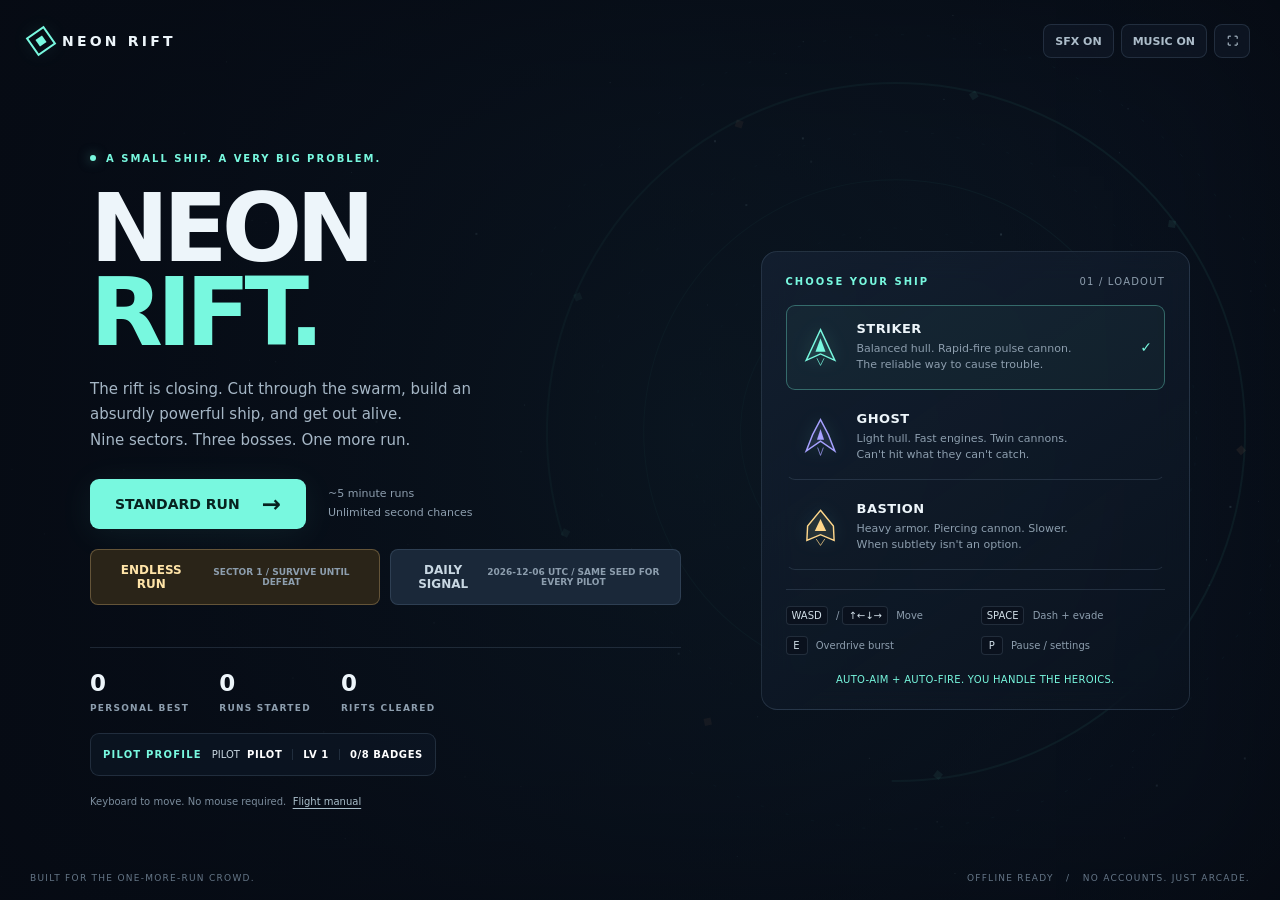
==== commit 6951d47b: "Assemble Neon Rift 1.3.1 release" ====
--- a/index.html
+++ b/index.html
@@ -6,7 +6,7 @@
 <meta name="theme-color" content="#080c16">
 <meta name="description" content="A complete, offline arcade survival game. Nine sectors. Three bosses. One more run.">
 <title>NEON RIFT - Arcade Survival</title>
-<meta name="application-version" content="1.3.0">
+<meta name="application-version" content="1.3.1">
 <link rel="icon" href="data:image/svg+xml,%3Csvg xmlns='http://www.w3.org/2000/svg' viewBox='0 0 64 64'%3E%3Crect width='64' height='64' rx='12' fill='%23080c16'/%3E%3Cpath d='M32 8 54 52 32 42 10 52Z' fill='%2317353b' stroke='%2378f8df' stroke-width='3'/%3E%3Cpath d='m32 22 6 15H26Z' fill='%23e3fff8'/%3E%3C/svg%3E">
 <style>
 :root{color-scheme:dark;--bg:#080c16;--panel:rgba(12,19,32,.95);--line:rgba(161,196,227,.15);--text:#edf5fa;--muted:#8d9eae;--cyan:#78f8df;--blue:#6eb8ff;--gold:#ffd78b;--pink:#ff678e;--font:Inter,ui-sans-serif,system-ui,-apple-system,BlinkMacSystemFont,"Segoe UI",sans-serif}
@@ -85,6 +85,7 @@
 @media(max-width:600px){.v13-home-actions{gap:7px;max-width:100%}.v13-home-actions .secondary{font-size:9px;padding:9px 8px}.v13-mode-hud{font-size:7px;margin-top:5px}.v13-theme{align-items:flex-start;flex-direction:column}.v13-theme select{width:100%;max-width:none}}
 @media(max-height:640px) and (min-width:601px){.v13-home-actions{margin-top:7px}.v13-home-actions .secondary{min-height:34px;padding:7px 10px}.v13-date{display:inline;margin-left:5px}}
 
+.v131-mode-grid{display:grid;grid-template-columns:1fr 1fr;gap:10px;margin-top:10px}.v131-endless{border-color:#ffd78b45;background:#2a2418;color:#ffe4a8}.v131-endless:hover{background:#382e1d}.v131-endless small,.v13-daily small{display:block;margin-left:8px;color:var(--muted);font-size:9px}.v131-pilot-prompt{position:fixed;inset:0;z-index:120;display:flex;align-items:center;justify-content:center;padding:24px;background:rgba(3,7,13,.82);backdrop-filter:blur(12px)}.v131-pilot-card{width:min(440px,100%);background:#0c1421;border:1px solid #78f8df55;border-radius:16px;padding:30px;box-shadow:0 30px 100px #000b}.v131-pilot-card h2{margin-bottom:8px}.v131-pilot-card p{font-size:12px;line-height:1.65;color:var(--muted);margin:0 0 18px}.v131-pilot-input{width:100%;border:1px solid #78f8df55;border-radius:9px;background:#07111d;color:var(--text);font:800 20px/1.2 var(--font);letter-spacing:.08em;padding:15px 16px;text-transform:uppercase;outline:none}.v131-pilot-input:focus{border-color:var(--cyan);box-shadow:0 0 0 3px #78f8df10}.v131-pilot-error{height:18px;margin:8px 0 0;color:var(--pink);font-size:10px;letter-spacing:.08em}.v131-pilot-actions{display:grid;grid-template-columns:1fr auto;gap:10px;margin-top:15px}.v131-pilot-actions .primary,.v131-pilot-actions .secondary{margin:0}.v131-endless-board{margin-top:18px}.v131-postwin-endless{border-color:#ffd78b66!important;background:#332a1d!important;color:#ffe8b2!important;font-weight:800}.v131-postwin-note{font-size:10px;color:var(--gold);text-align:center;margin:10px 0 2px;letter-spacing:.05em}@media(max-width:700px){.v131-mode-grid{grid-template-columns:1fr}.v131-pilot-card{padding:24px}.v131-pilot-actions{grid-template-columns:1fr}.v131-pilot-actions .secondary{order:2}}
 </style>
 <script>
 window.NEON_RIFT_ONLINE = {
@@ -2236,6 +2237,206 @@
 
 queueMicrotask(() => { ensureV13UI(); applyCareerTheme(); syncCheckpointButton(); });
 
+// NEON RIFT 1.3.1 - louder mobile mix, callsign onboarding and visible ranked Endless mode.
+const V131_VERSION = '1.3.1';
+const PILOT_CONFIRM_KEY = 'neon-rift-pilot-confirmed-v1';
+let pendingPilotMode = null;
+let v131Limiter = null;
+
+function validRunMode(mode) { return ['standard', 'endless', 'daily'].includes(mode) ? mode : 'standard'; }
+function pilotConfirmed() {
+  if (career.pilot !== 'PILOT') {
+    try { localStorage.setItem(PILOT_CONFIRM_KEY, '1'); } catch (_) { /* Local career still works. */ }
+    return true;
+  }
+  try { return localStorage.getItem(PILOT_CONFIRM_KEY) === '1'; } catch (_) { return false; }
+}
+function confirmPilot() { try { localStorage.setItem(PILOT_CONFIRM_KEY, '1'); } catch (_) { /* Session can continue. */ } }
+function promptPilot(mode) {
+  ensureV131UI();
+  pendingPilotMode = validRunMode(mode);
+  const prompt = $('pilotPrompt');
+  const input = $('pilotPromptInput');
+  $('pilotPromptError').textContent = '';
+  input.value = career.pilot === 'PILOT' ? '' : career.pilot;
+  prompt.hidden = false;
+  requestAnimationFrame(() => input.focus({ preventScroll: true }));
+}
+function closePilotPrompt() { pendingPilotMode = null; if ($('pilotPrompt')) $('pilotPrompt').hidden = true; }
+function submitPilotPrompt() {
+  const raw = String($('pilotPromptInput').value || '').toUpperCase().replace(/[^A-Z0-9 _-]/g, '').replace(/\s+/g, ' ').trim().slice(0, 16);
+  if (!raw) { $('pilotPromptError').textContent = 'ENTER A CALLSIGN TO CONTINUE.'; return; }
+  career.pilot = raw;
+  career.history = career.history.map((run) => run.pilot === 'PILOT' ? { ...run, pilot: raw } : run);
+  if (lastRunSummary?.pilot === 'PILOT') lastRunSummary = { ...lastRunSummary, pilot: raw };
+  persistCareer(); confirmPilot(); syncCareerHome();
+  if ($('careerPilotInput')) $('careerPilotInput').value = raw;
+  const mode = pendingPilotMode || 'standard'; pendingPilotMode = null; $('pilotPrompt').hidden = true;
+  void startManagedRunV131Core(mode);
+}
+
+// The 1.3 entry point accepted only standard/daily. 1.3.1 makes Endless a first-class managed mode.
+async function startManagedRunV131Core(mode = 'standard') {
+  const normalized = validRunMode(mode);
+  if (startingManagedRun) return;
+  startingManagedRun = true; activeMode = normalized; lastMode = normalized;
+  clearCheckpoint();
+  const button = normalized === 'daily' ? $('dailyRunBtn') : normalized === 'endless' ? $('endlessRunBtn') : $('startBtn');
+  const oldText = button?.innerHTML; if (button) { button.disabled = true; button.textContent = 'LINKING SIGNAL...'; }
+  let seed = normalized === 'daily' ? dailySeedClient() : null;
+  managedSession = null;
+  try {
+    const session = await callGameSession('start', {
+      player_id: playerIdentity.playerId, pilot: career.pilot, rig: selectedRig, mode: normalized,
+      game_version: V131_VERSION, platform: platformLabel()
+    });
+    seed = Number(session.seed) >>> 0;
+    managedSession = { runId: session.run_id, token: session.token, seed, mode: session.mode, challengeDate: session.challenge_date || null, finalizing: false, finalized: false };
+  } catch (_) {
+    const label = normalized === 'daily' ? 'DAILY PRACTICE' : normalized === 'endless' ? 'ENDLESS LOCAL' : 'STANDARD LOCAL';
+    toast(`${label} MODE - COMMUNITY SYNC UNAVAILABLE`, 3.4);
+  }
+  startRun(seed, false);
+  if (G) {
+    G.endless = normalized === 'endless'; G.mode = normalized;
+    G.challengeDate = managedSession?.challengeDate || (normalized === 'daily' ? todayUTC() : null);
+  }
+  syncRunModeHud();
+  if (button) { button.disabled = false; if (oldText) button.innerHTML = oldText; }
+  startingManagedRun = false;
+}
+startManagedRun = async function startManagedRunV131(mode = 'standard') {
+  const normalized = validRunMode(mode);
+  if (!pilotConfirmed()) { promptPilot(normalized); return; }
+  return startManagedRunV131Core(normalized);
+};
+
+// Mobile WebAudio mix: the old master was 0.32, then music was mixed at values as low as 0.036.
+// Raise usable level on phone speakers and compress peaks instead of simply clipping the summed signal.
+const unlockAudioV130 = unlockAudio;
+unlockAudio = function unlockAudioV131() {
+  unlockAudioV130();
+  if (!audioCtx || !master) return;
+  try {
+    if (!v131Limiter) {
+      master.disconnect();
+      v131Limiter = audioCtx.createDynamicsCompressor();
+      v131Limiter.threshold.value = -10;
+      v131Limiter.knee.value = 10;
+      v131Limiter.ratio.value = 8;
+      v131Limiter.attack.value = 0.003;
+      v131Limiter.release.value = 0.16;
+      master.connect(v131Limiter); v131Limiter.connect(audioCtx.destination);
+    }
+    master.gain.setTargetAtTime(coarse ? 0.78 : 0.42, audioCtx.currentTime, 0.015);
+  } catch (_) { master.gain.value = coarse ? 0.72 : 0.40; }
+};
+const toneV130 = tone;
+tone = function toneV131(freq, duration = 0.1, type = 'sine', volume = 0.1, endFreq = null, delay = 0, musical = false) {
+  let adjustedFreq = freq, adjustedVolume = volume;
+  if (coarse) {
+    if (musical && adjustedFreq < 75) adjustedFreq *= 2;
+    adjustedVolume *= musical ? 1.35 : 1.18;
+  }
+  return toneV130(adjustedFreq, duration, type, Math.min(0.34, adjustedVolume), endFreq, delay, musical);
+};
+
+// Mark 1.3.1 submissions correctly even though the underlying career recorder is shared with 1.3.
+submitOnlineRun = async function submitManagedRunV131(summary) {
+  if (!managedSession || managedSession.finalized || managedSession.finalizing) return;
+  managedSession.finalizing = true;
+  try {
+    await callGameSession('finish', {
+      run_id: managedSession.runId, token: managedSession.token, score: summary.score, kills: summary.kills, sectors: summary.sectors,
+      seconds: Math.round(summary.seconds), max_combo: summary.maxCombo, won: activeMode === 'endless' ? false : summary.won,
+      damage_taken: summary.damageTaken, dashes: summary.dashes, overdrives: summary.overdrives, game_version: V131_VERSION,
+      telemetry: { cause: summary.cause, upgrades: summary.upgrades.map((u) => `${u.name}:${u.rank}`), modifier: G?.modifier?.id || null, platform: platformLabel() }
+    }, 6000);
+    managedSession.finalized = true;
+  } catch (_) { managedSession.finalizing = false; }
+};
+
+const syncRunModeHudV130 = syncRunModeHud;
+syncRunModeHud = function syncRunModeHudV131() {
+  if (!$('runModeHud')) return;
+  if (!G || !['playing','paused','upgrade'].includes(state)) { $('runModeHud').textContent = ''; return; }
+  const modifier = G.modifier || sectorModifier(G.seed, Math.max(1, G.wave));
+  const label = activeMode === 'daily' ? 'DAILY' : activeMode === 'endless' ? 'ENDLESS' : 'STANDARD';
+  $('runModeHud').textContent = `${label} / ${modifier.name}`;
+  $('runModeHud').title = modifier.detail;
+};
+
+function ensureV131UI() {
+  if ($('startBtn')) $('startBtn').innerHTML = 'STANDARD RUN <span class="arrow" aria-hidden="true">&#x2192;</span>';
+  if ($('dailyRunBtn')) $('dailyRunBtn').innerHTML = `DAILY SIGNAL <small>${todayUTC()} UTC / SAME SEED FOR EVERY PILOT</small>`;
+  if (!$('endlessRunBtn') && $('dailyRunBtn')) {
+    const endless = document.createElement('button'); endless.id = 'endlessRunBtn'; endless.type = 'button'; endless.className = 'secondary v131-endless';
+    endless.innerHTML = 'ENDLESS RUN <small>SECTOR 1 / SURVIVE UNTIL DEFEAT</small>';
+    endless.addEventListener('click', () => { void startManagedRun('endless'); });
+    const current = $('dailyRunBtn').parentElement;
+    const grid = document.createElement('div'); grid.className = 'v131-mode-grid';
+    current.parentElement.insertBefore(grid, current); grid.append(endless, $('dailyRunBtn'));
+  }
+  if (!$('pilotPrompt')) {
+    const prompt = document.createElement('div'); prompt.id = 'pilotPrompt'; prompt.className = 'v131-pilot-prompt'; prompt.hidden = true;
+    prompt.innerHTML = '<div class="v131-pilot-card" role="dialog" aria-modal="true" aria-labelledby="pilotPromptTitle"><span class="tag">PILOT IDENTIFICATION</span><h2 id="pilotPromptTitle">Choose your callsign.</h2><p>This is the name shown on community leaderboards. You can change it later in Pilot Profile.</p><input id="pilotPromptInput" class="v131-pilot-input" maxlength="16" autocomplete="off" spellcheck="false" inputmode="text" aria-label="Pilot callsign"><div id="pilotPromptError" class="v131-pilot-error" aria-live="polite"></div><div class="v131-pilot-actions"><button class="primary" id="pilotPromptConfirm">START RUN <span class="arrow" aria-hidden="true">&#x2192;</span></button><button class="secondary" id="pilotPromptCancel">CANCEL</button></div></div>';
+    document.body.appendChild(prompt);
+    $('pilotPromptConfirm').addEventListener('click', submitPilotPrompt);
+    $('pilotPromptCancel').addEventListener('click', closePilotPrompt);
+    $('pilotPromptInput').addEventListener('input', () => { $('pilotPromptInput').value = $('pilotPromptInput').value.toUpperCase().replace(/[^A-Z0-9 _-]/g, '').slice(0, 16); $('pilotPromptError').textContent = ''; });
+    $('pilotPromptInput').addEventListener('keydown', (event) => { event.stopPropagation(); if (event.code === 'Enter') { event.preventDefault(); submitPilotPrompt(); } else if (event.code === 'Escape') { event.preventDefault(); closePilotPrompt(); } });
+  }
+  if (!$('endlessLeaderboard') && $('dailyLeaderboard')) {
+    const board = document.createElement('div'); board.className = 'cloud-board v131-endless-board';
+    board.innerHTML = '<div class="career-section-title"><h3>ENDLESS LEADERBOARD</h3><span id="endlessStatus" class="cloud-offline">ALL TIME</span></div><div class="career-list" id="endlessLeaderboard"></div>';
+    $('dailyLeaderboard').closest('.cloud-board')?.before(board);
+  }
+  if ($('endlessBtn') && $('retryBtn')) {
+    $('endlessBtn').textContent = 'CONTINUE INTO ENDLESS'; $('endlessBtn').classList.add('v131-postwin-endless');
+    const panel = $('resultScreen').querySelector('.panel');
+    if (!$('postWinEndlessNote')) { const note = document.createElement('div'); note.id = 'postWinEndlessNote'; note.className = 'v131-postwin-note'; note.textContent = 'KEEP YOUR BUILD / UNRANKED CONTINUATION'; panel.insertBefore(note, $('endlessBtn')); }
+    panel.insertBefore($('endlessBtn'), $('retryBtn'));
+    $('postWinEndlessNote').hidden = $('endlessBtn').hidden;
+  }
+}
+function syncPostWinEndless() {
+  ensureV131UI();
+  const visible = state === 'won' && activeMode === 'standard';
+  $('endlessBtn').hidden = !visible; $('postWinEndlessNote').hidden = !visible;
+  if (visible) focusButton('endlessBtn');
+}
+const endRunV131Base = endRun;
+endRun = function endRunV131(won, cause = '') { endRunV131Base(won, cause); syncPostWinEndless(); };
+
+const refreshOnlineLeaderboardV131Base = refreshOnlineLeaderboard;
+refreshOnlineLeaderboard = async function refreshOnlineLeaderboardV131() {
+  ensureV131UI(); await refreshOnlineLeaderboardV131Base();
+  const cfg = onlineConfigV13();
+  if (!cfg || !$('endlessLeaderboard')) return;
+  $('endlessStatus').textContent = 'SYNCING...';
+  try {
+    const fields = 'pilot,score,kills,sectors,seconds,rig,max_combo,won,played_at,mode,challenge_date';
+    const base = `${cfg.url.replace(/\/$/, '')}/rest/v1/${encodeURIComponent(cfg.table)}`;
+    const response = await fetch(`${base}?select=${fields}&mode=eq.endless&order=score.desc,sectors.desc&limit=10`, { headers: { apikey: cfg.key } });
+    if (!response.ok) throw new Error('endless_board_failed');
+    const rows = await response.json();
+    const mapped = Array.isArray(rows) ? rows.map((r, i) => cleanHistoryEntry({ id: `endless-${i}`, pilot: r.pilot, score: r.score, kills: r.kills, sectors: r.sectors, seconds: r.seconds, rig: r.rig, maxCombo: r.max_combo, won: false, playedAt: r.played_at })) : [];
+    $('endlessLeaderboard').replaceChildren(...(mapped.length ? mapped.map((r, i) => makeRunRow(r, i, true)) : [emptyCareer('NO VERIFIED ENDLESS RUNS YET')]));
+    $('endlessStatus').textContent = 'ALL TIME / VERIFIED'; $('endlessStatus').className = 'cloud-online';
+  } catch (_) {
+    $('endlessStatus').textContent = 'ENDLESS BOARD UNAVAILABLE'; $('endlessStatus').className = 'cloud-offline';
+    $('endlessLeaderboard').replaceChildren(emptyCareer('LOCAL PLAY REMAINS AVAILABLE.'));
+  }
+};
+
+// Standard victories can still continue with the same build. This continuation is intentionally unranked.
+// Starting ENDLESS RUN from the hangar creates the verified Endless leaderboard session.
+$('endlessBtn').addEventListener('click', () => {
+  if (state === 'upgrade' && G?.endless) { activeMode = 'endless'; lastMode = 'endless'; managedSession = null; syncRunModeHud(); }
+});
+
+queueMicrotask(() => { ensureV131UI(); if (career.pilot !== 'PILOT') confirmPilot(); });
+
 // Explicitly opt-in deterministic inspection hooks for browser QA. Absent in normal play.
 if (new URL(location.href).searchParams.has('test')) {
   const snapshot = () => ({
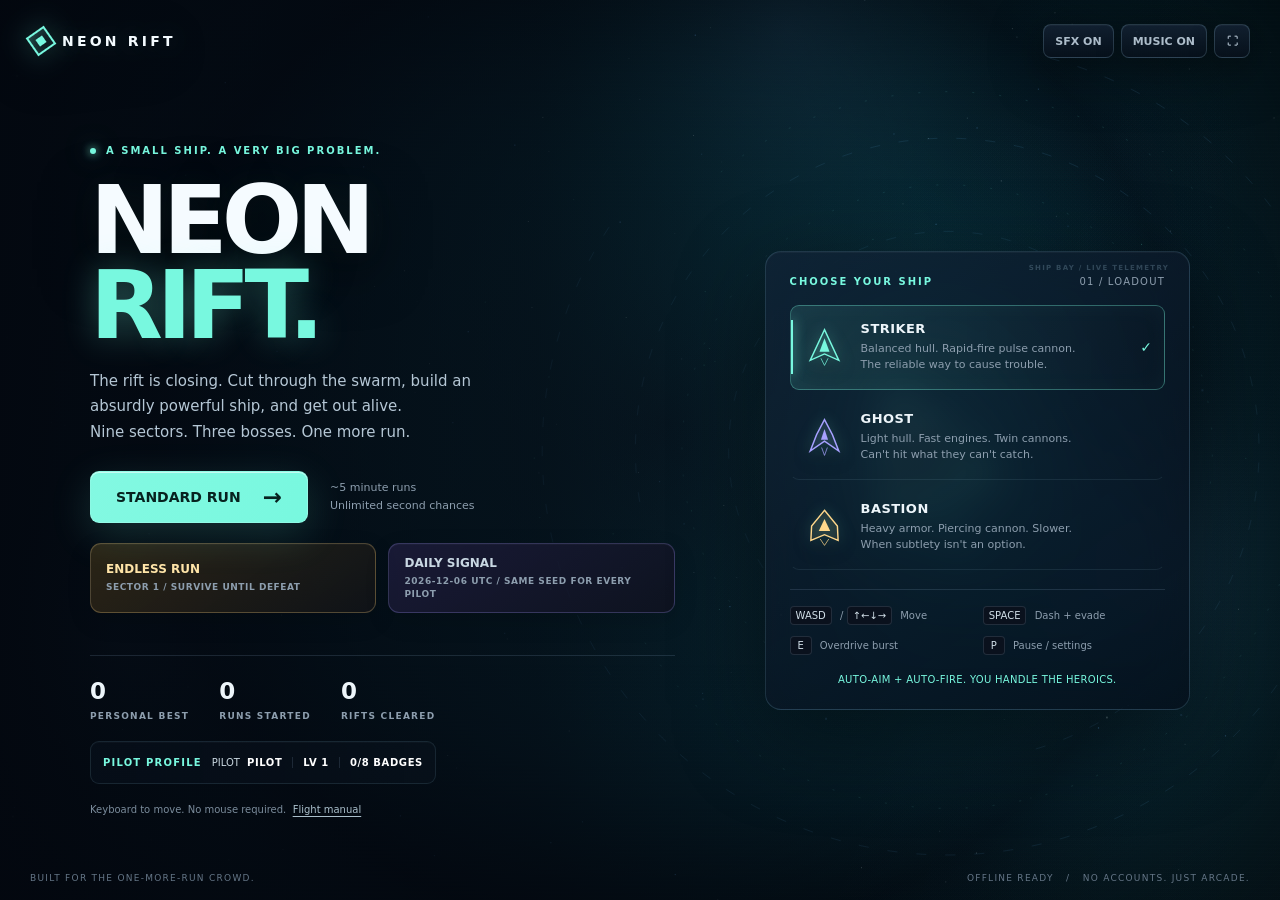
==== commit e9f2ae0f: "Assemble Neon Rift 1.4 visual release" ====
--- a/index.html
+++ b/index.html
@@ -6,7 +6,7 @@
 <meta name="theme-color" content="#080c16">
 <meta name="description" content="A complete, offline arcade survival game. Nine sectors. Three bosses. One more run.">
 <title>NEON RIFT - Arcade Survival</title>
-<meta name="application-version" content="1.3.1">
+<meta name="application-version" content="1.4.0">
 <link rel="icon" href="data:image/svg+xml,%3Csvg xmlns='http://www.w3.org/2000/svg' viewBox='0 0 64 64'%3E%3Crect width='64' height='64' rx='12' fill='%23080c16'/%3E%3Cpath d='M32 8 54 52 32 42 10 52Z' fill='%2317353b' stroke='%2378f8df' stroke-width='3'/%3E%3Cpath d='m32 22 6 15H26Z' fill='%23e3fff8'/%3E%3C/svg%3E">
 <style>
 :root{color-scheme:dark;--bg:#080c16;--panel:rgba(12,19,32,.95);--line:rgba(161,196,227,.15);--text:#edf5fa;--muted:#8d9eae;--cyan:#78f8df;--blue:#6eb8ff;--gold:#ffd78b;--pink:#ff678e;--font:Inter,ui-sans-serif,system-ui,-apple-system,BlinkMacSystemFont,"Segoe UI",sans-serif}
@@ -86,6 +86,82 @@
 @media(max-height:640px) and (min-width:601px){.v13-home-actions{margin-top:7px}.v13-home-actions .secondary{min-height:34px;padding:7px 10px}.v13-date{display:inline;margin-left:5px}}
 
 .v131-mode-grid{display:grid;grid-template-columns:1fr 1fr;gap:10px;margin-top:10px}.v131-endless{border-color:#ffd78b45;background:#2a2418;color:#ffe4a8}.v131-endless:hover{background:#382e1d}.v131-endless small,.v13-daily small{display:block;margin-left:8px;color:var(--muted);font-size:9px}.v131-pilot-prompt{position:fixed;inset:0;z-index:120;display:flex;align-items:center;justify-content:center;padding:24px;background:rgba(3,7,13,.82);backdrop-filter:blur(12px)}.v131-pilot-card{width:min(440px,100%);background:#0c1421;border:1px solid #78f8df55;border-radius:16px;padding:30px;box-shadow:0 30px 100px #000b}.v131-pilot-card h2{margin-bottom:8px}.v131-pilot-card p{font-size:12px;line-height:1.65;color:var(--muted);margin:0 0 18px}.v131-pilot-input{width:100%;border:1px solid #78f8df55;border-radius:9px;background:#07111d;color:var(--text);font:800 20px/1.2 var(--font);letter-spacing:.08em;padding:15px 16px;text-transform:uppercase;outline:none}.v131-pilot-input:focus{border-color:var(--cyan);box-shadow:0 0 0 3px #78f8df10}.v131-pilot-error{height:18px;margin:8px 0 0;color:var(--pink);font-size:10px;letter-spacing:.08em}.v131-pilot-actions{display:grid;grid-template-columns:1fr auto;gap:10px;margin-top:15px}.v131-pilot-actions .primary,.v131-pilot-actions .secondary{margin:0}.v131-endless-board{margin-top:18px}.v131-postwin-endless{border-color:#ffd78b66!important;background:#332a1d!important;color:#ffe8b2!important;font-weight:800}.v131-postwin-note{font-size:10px;color:var(--gold);text-align:center;margin:10px 0 2px;letter-spacing:.05em}@media(max-width:700px){.v131-mode-grid{grid-template-columns:1fr}.v131-pilot-card{padding:24px}.v131-pilot-actions{grid-template-columns:1fr}.v131-pilot-actions .secondary{order:2}}
+/* NEON RIFT 1.4 - premium arcade visual treatment. */
+:root{--v14-glass:rgba(8,15,27,.72);--v14-glass-strong:rgba(8,14,25,.9);--v14-edge:rgba(154,219,239,.18);--v14-shadow:0 28px 90px rgba(0,0,0,.42)}
+body.v14-visual{background:#040711}
+body.v14-visual #vignette{z-index:18;box-shadow:inset 0 0 190px rgba(0,0,0,.46),inset 0 -90px 150px rgba(0,0,0,.18);background:radial-gradient(circle at 50% 48%,transparent 45%,rgba(0,0,0,.12) 72%,rgba(0,0,0,.4) 100%)}
+body.v14-visual #vignette:before{content:"";position:absolute;inset:0;background:linear-gradient(110deg,rgba(120,248,223,.025),transparent 24%,transparent 70%,rgba(110,184,255,.025));mix-blend-mode:screen}
+body.v14-visual #vignette:after{content:"";position:absolute;inset:0;background:repeating-linear-gradient(180deg,rgba(255,255,255,.014) 0,rgba(255,255,255,.014) 1px,transparent 1px,transparent 4px);opacity:.25}
+body.v14-visual .topbar{filter:drop-shadow(0 10px 28px rgba(0,0,0,.4))}
+body.v14-visual .brand{color:#f4fbff;text-shadow:0 0 22px color-mix(in srgb,var(--cyan) 22%,transparent)}
+body.v14-visual .brand-mark{background:linear-gradient(145deg,color-mix(in srgb,var(--cyan) 20%,transparent),transparent);box-shadow:0 0 28px color-mix(in srgb,var(--cyan) 26%,transparent),inset 0 0 12px color-mix(in srgb,var(--cyan) 13%,transparent)}
+body.v14-visual .tool{background:linear-gradient(180deg,rgba(22,36,55,.76),rgba(8,16,28,.72));border-color:rgba(160,211,236,.2);box-shadow:inset 0 1px rgba(255,255,255,.03),0 8px 28px rgba(0,0,0,.2)}
+body.v14-visual .screen{background:rgba(3,7,14,.57);backdrop-filter:blur(12px) saturate(120%)}
+body.v14-visual .screen.home{background:linear-gradient(90deg,rgba(3,7,15,.92) 0%,rgba(3,7,15,.68) 42%,rgba(3,7,15,.16) 72%,transparent 100%);backdrop-filter:none}
+body.v14-visual .home-layout{gap:clamp(42px,7vw,96px)}
+body.v14-visual h1{color:#f5fbff;text-shadow:0 16px 55px rgba(0,0,0,.6),0 0 32px rgba(120,248,223,.06)}
+body.v14-visual h1 span{text-shadow:0 0 35px color-mix(in srgb,var(--cyan) 32%,transparent)}
+body.v14-visual .home-copy{color:#b5c7d5}
+body.v14-visual .live-dot{box-shadow:0 0 8px var(--cyan),0 0 24px color-mix(in srgb,var(--cyan) 55%,transparent);animation:v14Pulse 1.8s ease-in-out infinite}
+body.v14-visual .primary{position:relative;overflow:hidden;background:linear-gradient(110deg,color-mix(in srgb,var(--cyan) 92%,white 8%),var(--cyan));box-shadow:0 12px 42px color-mix(in srgb,var(--cyan) 16%,transparent),inset 0 1px rgba(255,255,255,.55);border:1px solid rgba(255,255,255,.15)}
+body.v14-visual .primary:before{content:"";position:absolute;inset:-80% auto -80% -35%;width:32%;transform:rotate(18deg);background:linear-gradient(90deg,transparent,rgba(255,255,255,.42),transparent);transition:left .5s ease}
+body.v14-visual .primary:hover:before{left:115%}
+body.v14-visual .secondary{background:linear-gradient(150deg,rgba(27,45,65,.82),rgba(11,20,34,.88));border-color:rgba(143,192,218,.2);box-shadow:inset 0 1px rgba(255,255,255,.025),0 8px 25px rgba(0,0,0,.12)}
+body.v14-visual .secondary:hover{border-color:color-mix(in srgb,var(--cyan) 48%,transparent);background:linear-gradient(150deg,rgba(35,61,78,.9),rgba(15,29,43,.94));box-shadow:0 8px 34px color-mix(in srgb,var(--cyan) 7%,transparent)}
+body.v14-visual .hangar{background:linear-gradient(145deg,rgba(18,35,54,.76),rgba(5,12,23,.69));border-color:rgba(141,198,224,.18);box-shadow:var(--v14-shadow),inset 0 1px rgba(255,255,255,.035);backdrop-filter:blur(20px) saturate(125%)}
+body.v14-visual .hangar:before{content:"SHIP BAY / LIVE TELEMETRY";position:absolute;right:20px;top:12px;color:rgba(170,211,228,.24);font-size:7px;font-weight:800;letter-spacing:.18em;pointer-events:none}
+body.v14-visual .rig{position:relative;overflow:hidden;border-bottom-color:rgba(158,205,227,.1);transition:transform .18s ease,background .18s ease,border-color .18s ease,box-shadow .18s ease}
+body.v14-visual .rig:before{content:"";position:absolute;left:0;top:18%;bottom:18%;width:2px;background:var(--cyan);opacity:0;box-shadow:0 0 12px var(--cyan)}
+body.v14-visual .rig:hover{transform:translateX(3px);background:linear-gradient(90deg,color-mix(in srgb,var(--cyan) 7%,transparent),transparent)}
+body.v14-visual .rig[aria-pressed=true]{background:linear-gradient(90deg,color-mix(in srgb,var(--cyan) 11%,transparent),rgba(10,21,33,.18));border-color:color-mix(in srgb,var(--cyan) 34%,transparent);box-shadow:inset 0 0 25px color-mix(in srgb,var(--cyan) 4%,transparent)}
+body.v14-visual .rig[aria-pressed=true]:before{opacity:1}
+body.v14-visual .rig svg{filter:drop-shadow(0 0 7px color-mix(in srgb,var(--cyan) 35%,transparent)) drop-shadow(0 7px 8px rgba(0,0,0,.28))}
+body.v14-visual .v131-mode-grid{gap:12px}
+body.v14-visual .v131-mode-grid .secondary,body.v14-visual .v13-home-actions .secondary{min-height:58px;align-items:flex-start;flex-direction:column;text-align:left;padding:12px 15px;border-radius:11px}
+body.v14-visual .v131-mode-grid .secondary small,body.v14-visual .v13-home-actions .secondary small{margin:5px 0 0;letter-spacing:.06em;line-height:1.35}
+body.v14-visual .v131-endless{background:linear-gradient(145deg,rgba(62,49,24,.68),rgba(18,20,24,.82));border-color:rgba(255,215,139,.25)}
+body.v14-visual .v13-daily{background:linear-gradient(145deg,rgba(35,31,68,.68),rgba(15,18,31,.82));border-color:rgba(167,161,255,.23)}
+body.v14-visual .career-strip{background:linear-gradient(90deg,rgba(7,15,26,.76),rgba(10,20,31,.48));border-color:rgba(144,196,221,.13);box-shadow:inset 0 1px rgba(255,255,255,.025)}
+body.v14-visual .panel,body.v14-visual .career-card{background:linear-gradient(145deg,rgba(15,28,43,.92),rgba(6,13,24,.94));border-color:rgba(147,199,224,.16);box-shadow:var(--v14-shadow),inset 0 1px rgba(255,255,255,.035);backdrop-filter:blur(18px) saturate(120%)}
+body.v14-visual .upgrade-card{overflow:hidden;background:linear-gradient(145deg,rgba(29,53,73,.94),rgba(9,20,34,.96));border-color:rgba(146,200,224,.2);box-shadow:0 18px 45px rgba(0,0,0,.18),inset 0 1px rgba(255,255,255,.025)}
+body.v14-visual .upgrade-card:before{content:"";position:absolute;inset:0;background:radial-gradient(circle at 12% 10%,color-mix(in srgb,var(--cyan) 11%,transparent),transparent 40%);pointer-events:none}
+body.v14-visual .upgrade-card:hover{transform:translateY(-5px) scale(1.008);box-shadow:0 22px 58px rgba(0,0,0,.26),0 0 28px color-mix(in srgb,var(--cyan) 7%,transparent)}
+body.v14-visual .status{padding:11px 13px;border:1px solid rgba(151,203,227,.14);border-radius:10px;background:linear-gradient(130deg,rgba(7,16,28,.82),rgba(14,28,42,.54));box-shadow:0 12px 36px rgba(0,0,0,.2),inset 0 1px rgba(255,255,255,.025);backdrop-filter:blur(12px)}
+body.v14-visual .bar{height:5px;background:rgba(40,58,75,.62);box-shadow:inset 0 1px 2px rgba(0,0,0,.5)}
+body.v14-visual .bar-fill{box-shadow:0 0 12px currentColor,0 0 24px color-mix(in srgb,var(--cyan) 25%,transparent)}
+body.v14-visual .score-block{padding:10px 13px 9px;border:1px solid rgba(151,203,227,.11);border-radius:10px;background:linear-gradient(230deg,rgba(7,16,28,.82),rgba(14,28,42,.46));box-shadow:0 12px 36px rgba(0,0,0,.18);backdrop-filter:blur(12px);min-width:150px}
+body.v14-visual .score-value{text-shadow:0 0 20px rgba(255,255,255,.08)}
+body.v14-visual .combo{text-shadow:0 0 16px rgba(255,215,139,.24)}
+body.v14-visual .sector{min-width:190px;padding:8px 14px 9px;border:1px solid rgba(151,203,227,.1);border-radius:10px;background:linear-gradient(180deg,rgba(7,15,27,.76),rgba(7,15,27,.32));box-shadow:0 12px 36px rgba(0,0,0,.18);backdrop-filter:blur(10px)}
+body.v14-visual .sector-progress{height:2px;background:rgba(78,104,124,.36)}
+body.v14-visual .sector-progress div{box-shadow:0 0 12px var(--cyan)}
+body.v14-visual .v13-mode-hud{margin-top:6px;color:color-mix(in srgb,var(--cyan) 82%,white 18%);text-shadow:0 0 14px color-mix(in srgb,var(--cyan) 26%,transparent)}
+body.v14-visual .ability{background:linear-gradient(145deg,rgba(13,27,43,.91),rgba(5,13,24,.94));border-color:rgba(150,203,226,.18);box-shadow:0 12px 35px rgba(0,0,0,.28),inset 0 1px rgba(255,255,255,.03);backdrop-filter:blur(12px);transition:transform .12s ease,border-color .15s ease,box-shadow .15s ease}
+body.v14-visual .ability.ready{border-color:color-mix(in srgb,var(--accent,var(--cyan)) 55%,transparent);box-shadow:0 0 25px color-mix(in srgb,var(--accent,var(--cyan)) 9%,transparent),0 12px 35px rgba(0,0,0,.28)}
+body.v14-visual .ability.ready strong{text-shadow:0 0 12px color-mix(in srgb,var(--accent,var(--cyan)) 40%,transparent)}
+body.v14-visual #bossHud{padding:9px 14px 11px;border:1px solid rgba(255,103,142,.16);border-radius:10px;background:linear-gradient(180deg,rgba(16,9,23,.78),rgba(8,9,19,.43));box-shadow:0 14px 40px rgba(0,0,0,.25);backdrop-filter:blur(10px)}
+body.v14-visual #bossName{text-shadow:0 0 16px currentColor}
+body.v14-visual #bossHud .bar{height:4px}
+body.v14-visual #bannerSmall{text-shadow:0 0 20px color-mix(in srgb,var(--cyan) 45%,transparent),0 3px 18px #000}
+body.v14-visual #bannerTitle{text-shadow:0 0 28px rgba(255,255,255,.11),0 5px 32px #000}
+body.v14-visual #toast{background:linear-gradient(135deg,rgba(20,40,57,.93),rgba(7,15,27,.94));border-color:rgba(147,203,227,.25);box-shadow:0 16px 48px rgba(0,0,0,.3);backdrop-filter:blur(12px)}
+body.v14-visual .v131-pilot-card{background:linear-gradient(145deg,rgba(14,29,43,.98),rgba(5,12,23,.98));border-color:color-mix(in srgb,var(--cyan) 42%,transparent);box-shadow:0 35px 120px #000d,0 0 50px color-mix(in srgb,var(--cyan) 7%,transparent)}
+#v14BossSting{position:fixed;inset:0;z-index:19;pointer-events:none;opacity:0;display:flex;align-items:center;justify-content:center;transition:opacity .22s ease}
+#v14BossSting:before,#v14BossSting:after{content:"";position:absolute;left:0;right:0;height:8.5vh;background:rgba(2,4,10,.92);transition:transform .38s cubic-bezier(.2,.75,.25,1)}
+#v14BossSting:before{top:0;transform:translateY(-110%)}#v14BossSting:after{bottom:0;transform:translateY(110%)}
+#v14BossSting .v14-sting-copy{text-align:center;transform:scale(.96);transition:transform .4s ease;filter:drop-shadow(0 12px 30px #000)}
+#v14BossSting .v14-sting-kicker{display:block;color:var(--pink);font-size:9px;font-weight:850;letter-spacing:.42em;margin-bottom:10px}
+#v14BossSting strong{display:block;color:#fff;font-size:clamp(29px,5vw,58px);font-weight:900;letter-spacing:-.045em;text-shadow:0 0 30px rgba(255,103,142,.18)}
+#v14BossSting span:last-child{display:block;margin-top:10px;color:#9eacba;font-size:9px;font-weight:750;letter-spacing:.22em}
+body.v14-boss-intro #v14BossSting{opacity:1}body.v14-boss-intro #v14BossSting:before,body.v14-boss-intro #v14BossSting:after{transform:translateY(0)}body.v14-boss-intro #v14BossSting .v14-sting-copy{transform:scale(1)}
+body.v14-boss-live #bossHud{animation:v14BossHud .34s ease-out both}
+body.v14-overdrive .ability#overdriveBtn{box-shadow:0 0 34px rgba(255,215,139,.2),0 12px 35px rgba(0,0,0,.3)}
+@keyframes v14Pulse{0%,100%{opacity:.65;transform:scale(.88)}50%{opacity:1;transform:scale(1.15)}}
+@keyframes v14BossHud{from{opacity:0;transform:translateX(-50%) translateY(-8px) scale(.97)}to{opacity:1;transform:translateX(-50%) translateY(0) scale(1)}}
+@media(pointer:coarse){body.v14-visual #vignette:after{opacity:.12}body.v14-visual .hangar{backdrop-filter:blur(12px)}body.v14-visual .status,body.v14-visual .score-block,body.v14-visual .sector,body.v14-visual .ability{backdrop-filter:blur(7px)}body.v14-visual .ability{box-shadow:0 8px 24px rgba(0,0,0,.22)}body.v14-visual .upgrade-card:hover{transform:none}}
+@media(max-width:600px){body.v14-visual .screen.home{background:linear-gradient(180deg,rgba(3,7,15,.78),rgba(3,7,15,.54))}body.v14-visual h1{text-shadow:0 10px 36px rgba(0,0,0,.55)}body.v14-visual .hangar:before{display:none}body.v14-visual .sector{min-width:128px;padding:6px 9px}body.v14-visual .status{padding:8px 9px}body.v14-visual .score-block{min-width:105px;padding:8px 9px}#v14BossSting:before,#v14BossSting:after{height:6.5vh}}
+@media(prefers-reduced-motion:reduce){body.v14-visual .live-dot{animation:none}#v14BossSting,#v14BossSting:before,#v14BossSting:after,#v14BossSting .v14-sting-copy{transition:none!important}body.v14-boss-live #bossHud{animation:none}}
+
 </style>
 <script>
 window.NEON_RIFT_ONLINE = {
@@ -2238,7 +2314,7 @@
 queueMicrotask(() => { ensureV13UI(); applyCareerTheme(); syncCheckpointButton(); });
 
 // NEON RIFT 1.3.1 - louder mobile mix, callsign onboarding and visible ranked Endless mode.
-const V131_VERSION = '1.3.1';
+const V131_VERSION = '1.4.0';
 const PILOT_CONFIRM_KEY = 'neon-rift-pilot-confirmed-v1';
 let pendingPilotMode = null;
 let v131Limiter = null;
@@ -2436,6 +2512,494 @@
 });
 
 queueMicrotask(() => { ensureV131UI(); if (career.pilot !== 'PILOT') confirmPilot(); });
+
+// NEON RIFT 1.4 - procedural premium-arcade rendering and cinematic presentation.
+const V14_VERSION = '1.4.0';
+window.NEON_RIFT_VERSION = V14_VERSION;
+
+const v14Visual = {
+  sectorPulse: 0, dashPulse: 0, overdrivePulse: 0, bossPulse: 0, chroma: 0,
+  kickX: 0, kickY: 0, lastWave: 0, lastBossId: null, prevDash: 0, prevOverdrive: 0,
+  prevHurt: 0, bursts: [], bossTimer: 0
+};
+
+function v14Hash(n, salt = 0) {
+  const value = Math.sin(n * 127.1 + salt * 311.7) * 43758.5453123;
+  return value - Math.floor(value);
+}
+function v14RGBA(hex, alpha) {
+  const h = String(hex || '#ffffff').replace('#', '').slice(0, 6).padEnd(6, 'f');
+  const n = parseInt(h, 16);
+  return `rgba(${(n >> 16) & 255},${(n >> 8) & 255},${n & 255},${alpha})`;
+}
+function v14VisualWave() {
+  const wave = Math.max(1, G?.wave || 1);
+  return wave > 9 ? ((wave - 1) % 9) + 1 : wave;
+}
+function v14Palette() {
+  const wave = v14VisualWave();
+  if (wave <= 3) return { name: 'SIGNAL FRONTIER', bg0: '#030914', bg1: '#0a1d29', nebula: '#0f6572', accent: '#78f8df', secondary: '#6eb8ff', danger: '#ff678e', floor: '#5bc8d1' };
+  if (wave <= 6) return { name: 'ION WRECKAGE', bg0: '#080711', bg1: '#1b1825', nebula: '#68482e', accent: '#ffc77d', secondary: '#9f8cff', danger: '#ff716f', floor: '#9e8069' };
+  if (wave <= 8) return { name: 'FRACTURED VEIL', bg0: '#070612', bg1: '#181027', nebula: '#572d74', accent: '#c59bff', secondary: '#ff79be', danger: '#ff618f', floor: '#8f72b3' };
+  return { name: 'SOVEREIGN CORE', bg0: '#09050d', bg1: '#241020', nebula: '#7a243d', accent: '#ff7a9b', secondary: '#c59bff', danger: '#ffcf92', floor: '#a45a77' };
+}
+function v14Budget(desktop, mobile) { return coarse ? mobile : desktop; }
+function v14SyncCSSPalette() {
+  const palette = v14Palette();
+  const root = document.documentElement;
+  root.style.setProperty('--v14-sector', palette.accent);
+  root.style.setProperty('--v14-sector-secondary', palette.secondary);
+}
+
+function v14DrawBackground(time) {
+  const p = v14Palette();
+  ctx.globalCompositeOperation = 'source-over';
+  ctx.fillStyle = p.bg0; ctx.fillRect(0, 0, W, H);
+
+  const baseGlow = ctx.createRadialGradient(W * .52, H * .47, 0, W * .52, H * .47, Math.max(W, H) * .78);
+  baseGlow.addColorStop(0, p.bg1); baseGlow.addColorStop(.52, v14RGBA(p.nebula, .13)); baseGlow.addColorStop(1, p.bg0);
+  ctx.fillStyle = baseGlow; ctx.fillRect(0, 0, W, H);
+
+  const cx = typeof camera === 'object' ? camera.x : 0, cy = typeof camera === 'object' ? camera.y : 0;
+  const cloudCount = v14Budget(5, 3);
+  for (let i = 0; i < cloudCount; i++) {
+    const radius = Math.max(W, H) * (.24 + v14Hash(i, 8) * .24);
+    const x = ((v14Hash(i, 2) * (W + radius * .45) - cx * (.006 + i * .002) + radius * .2) % (W + radius * .4)) - radius * .2;
+    const y = ((v14Hash(i, 5) * (H + radius * .3) - cy * (.005 + i * .0015) + radius * .15) % (H + radius * .25)) - radius * .12;
+    const neb = ctx.createRadialGradient(x, y, 0, x, y, radius);
+    neb.addColorStop(0, v14RGBA(i % 2 ? p.nebula : p.secondary, coarse ? .10 : .13));
+    neb.addColorStop(.45, v14RGBA(p.nebula, .04)); neb.addColorStop(1, v14RGBA(p.nebula, 0));
+    ctx.fillStyle = neb; ctx.fillRect(x - radius, y - radius, radius * 2, radius * 2);
+  }
+
+  const stars = v14Budget(155, 82);
+  for (let i = 0; i < stars; i++) {
+    const layer = i % 3, depth = [.018, .034, .057][layer];
+    const sx = v14Hash(i, 11), sy = v14Hash(i, 19);
+    const x = ((sx * W - cx * depth) % W + W) % W;
+    const y = ((sy * H - cy * depth) % H + H) % H;
+    const bright = .19 + v14Hash(i, 23) * .42 + Math.sin(time * (.35 + layer * .09) + i) * .05;
+    const size = layer === 2 && i % 7 === 0 ? 1.7 : layer === 1 ? 1.15 : .8;
+    ctx.globalAlpha = Math.max(.08, bright); ctx.fillStyle = layer === 2 ? '#dffbff' : layer === 1 ? p.secondary : '#8fb0c0';
+    ctx.fillRect(x, y, size, size);
+    if (!coarse && layer === 2 && i % 17 === 0) {
+      ctx.globalAlpha *= .45; ctx.strokeStyle = p.accent; ctx.lineWidth = .6;
+      ctx.beginPath(); ctx.moveTo(x - 4, y); ctx.lineTo(x + 4, y); ctx.moveTo(x, y - 4); ctx.lineTo(x, y + 4); ctx.stroke();
+    }
+  }
+
+  if (v14VisualWave() >= 7) {
+    ctx.globalAlpha = coarse ? .09 : .13; ctx.strokeStyle = p.secondary; ctx.lineWidth = 1;
+    for (let i = 0; i < v14Budget(5, 3); i++) {
+      const startX = W * (.08 + v14Hash(i, 44) * .84), startY = H * (.05 + v14Hash(i, 47) * .9);
+      ctx.beginPath(); ctx.moveTo(startX, startY);
+      for (let j = 1; j <= 6; j++) {
+        const xx = startX + Math.sin(i * 4.2 + j * 2.7) * 34 + j * (i % 2 ? 9 : -7);
+        const yy = startY + j * 38;
+        ctx.lineTo(xx, yy);
+      }
+      ctx.stroke();
+    }
+  }
+  ctx.globalAlpha = 1;
+}
+
+drawBackground = v14DrawBackground;
+
+function v14DrawFloor(time) {
+  const p = v14Palette(), wave = v14VisualWave();
+  const left = Math.max(15, camera.x - W / zoom / 2 - 45), right = Math.min(WORLD.w - 15, camera.x + W / zoom / 2 + 45);
+  const top = Math.max(15, camera.y - H / zoom / 2 - 45), bottom = Math.min(WORLD.h - 15, camera.y + H / zoom / 2 + 45);
+
+  const arena = ctx.createRadialGradient(WORLD.w / 2, WORLD.h / 2, 50, WORLD.w / 2, WORLD.h / 2, 850);
+  arena.addColorStop(0, v14RGBA(p.nebula, .055)); arena.addColorStop(.55, v14RGBA(p.bg1, .03)); arena.addColorStop(1, 'rgba(0,0,0,0)');
+  ctx.fillStyle = arena; ctx.fillRect(left, top, right - left, bottom - top);
+
+  const spacing = 96;
+  ctx.lineWidth = 1 / zoom; ctx.globalAlpha = coarse ? .045 : .06; ctx.strokeStyle = p.floor;
+  ctx.beginPath();
+  for (let x = Math.ceil(left / spacing) * spacing; x < right; x += spacing) { ctx.moveTo(x, top); ctx.lineTo(x, bottom); }
+  for (let y = Math.ceil(top / spacing) * spacing; y < bottom; y += spacing) { ctx.moveTo(left, y); ctx.lineTo(right, y); }
+  ctx.stroke();
+
+  ctx.globalAlpha = .13; ctx.fillStyle = p.accent;
+  for (let x = Math.ceil(left / 192) * 192; x < right; x += 192) for (let y = Math.ceil(top / 192) * 192; y < bottom; y += 192) {
+    ctx.fillRect(x - 2.5, y - .55, 5, 1.1); ctx.fillRect(x - .55, y - 2.5, 1.1, 5);
+  }
+
+  ctx.globalAlpha = wave >= 9 ? .17 : .085; ctx.strokeStyle = wave >= 9 ? p.danger : p.secondary; ctx.lineWidth = wave >= 9 ? 2 : 1;
+  for (const r of wave >= 9 ? [210, 330, 470, 620] : [310, 540]) {
+    ctx.setLineDash(wave >= 7 ? [14, 22] : [5, 30]); ctx.beginPath(); ctx.arc(WORLD.w / 2, WORLD.h / 2, r, time * .035, time * .035 + TAU); ctx.stroke();
+  }
+  ctx.setLineDash([]);
+
+  const debrisCount = v14Budget(18, 9);
+  for (let i = 0; i < debrisCount; i++) {
+    const x = 70 + v14Hash(i, wave * 7 + 2) * (WORLD.w - 140), y = 70 + v14Hash(i, wave * 11 + 3) * (WORLD.h - 140);
+    if (x < left - 80 || x > right + 80 || y < top - 80 || y > bottom + 80) continue;
+    const size = 12 + v14Hash(i, 71) * (wave >= 4 && wave <= 6 ? 44 : 26);
+    ctx.save(); ctx.translate(x, y); ctx.rotate(v14Hash(i, 79) * TAU + time * .006 * (i % 2 ? 1 : -1));
+    ctx.globalAlpha = wave >= 4 && wave <= 6 ? .12 : .065; ctx.fillStyle = wave >= 4 && wave <= 6 ? '#51433f' : '#23323e'; ctx.strokeStyle = p.floor; ctx.lineWidth = .8;
+    polygon(0, 0, size, 5 + i % 3, v14Hash(i, 83)); ctx.fill(); ctx.globalAlpha *= 1.7; ctx.stroke();
+    ctx.globalAlpha = .11; ctx.fillStyle = p.accent; ctx.fillRect(size * .15, -1, size * .45, 2); ctx.restore();
+  }
+
+  if (wave >= 7) {
+    ctx.strokeStyle = p.secondary; ctx.lineWidth = 1.4; ctx.globalAlpha = .11;
+    for (let i = 0; i < 6; i++) {
+      const x = 160 + v14Hash(i, 91) * (WORLD.w - 320), y = 150 + v14Hash(i, 97) * (WORLD.h - 300);
+      ctx.beginPath(); ctx.moveTo(x, y);
+      for (let j = 1; j < 6; j++) ctx.lineTo(x + Math.sin(i * 2.4 + j * 1.9) * (18 + j * 7), y + j * 32);
+      ctx.stroke();
+    }
+  }
+
+  if (wave >= 9) {
+    ctx.globalAlpha = .15; ctx.strokeStyle = p.accent; ctx.lineWidth = 2;
+    for (let i = 0; i < 8; i++) {
+      const a = i * TAU / 8 + time * .015;
+      ctx.save(); ctx.translate(WORLD.w / 2, WORLD.h / 2); ctx.rotate(a);
+      ctx.beginPath(); ctx.moveTo(520, -28); ctx.lineTo(675, -12); ctx.lineTo(705, 0); ctx.lineTo(675, 12); ctx.lineTo(520, 28); ctx.stroke(); ctx.restore();
+    }
+  }
+
+  ctx.globalAlpha = .31; ctx.strokeStyle = p.floor; ctx.lineWidth = 2.2;
+  roundedRect(18, 18, WORLD.w - 36, WORLD.h - 36, 30); ctx.stroke();
+  ctx.globalAlpha = .09; ctx.strokeStyle = p.accent; ctx.lineWidth = 1;
+  roundedRect(29, 29, WORLD.w - 58, WORLD.h - 58, 23); ctx.stroke();
+  ctx.globalAlpha = .24; ctx.fillStyle = p.accent; ctx.textAlign = 'center'; ctx.font = '800 9px system-ui, sans-serif';
+  ctx.fillText(`${p.name}  //  NR-${String(G?.wave || 1).padStart(2, '0')}`, WORLD.w / 2, WORLD.h / 2 + 4);
+  ctx.globalAlpha = 1;
+}
+
+drawFloor = v14DrawFloor;
+
+function v14DrawShowcaseShip(x, y, time) {
+  const rig = typeof selectedRig === 'string' ? selectedRig : 'striker';
+  const color = RIGS?.[rig]?.color || '#78f8df';
+  ctx.save(); ctx.translate(x, y); ctx.rotate(-.42 + Math.sin(time * .22) * .025); ctx.scale(coarse ? 2.15 : 3.15, coarse ? 2.15 : 3.15);
+  ctx.globalCompositeOperation = 'lighter';
+  const aura = ctx.createRadialGradient(0, 0, 4, 0, 0, 55); aura.addColorStop(0, v14RGBA(color, .13)); aura.addColorStop(1, v14RGBA(color, 0));
+  ctx.fillStyle = aura; ctx.beginPath(); ctx.arc(0, 0, 55, 0, TAU); ctx.fill();
+  ctx.globalAlpha = .19; ctx.fillStyle = color;
+  ctx.beginPath(); ctx.moveTo(-5, 13); ctx.lineTo(0, 42 + Math.sin(time * 9) * 3); ctx.lineTo(5, 13); ctx.closePath(); ctx.fill();
+  ctx.globalCompositeOperation = 'source-over'; ctx.globalAlpha = 1;
+  shipPath(rig); ctx.fillStyle = '#102b35'; ctx.strokeStyle = color; ctx.lineWidth = 1.15; ctx.shadowColor = color; ctx.shadowBlur = 10; ctx.fill(); ctx.stroke();
+  ctx.shadowBlur = 0; ctx.strokeStyle = '#bdfcf0'; ctx.globalAlpha = .5; ctx.lineWidth = .45;
+  ctx.beginPath(); ctx.moveTo(0, -16); ctx.lineTo(0, 7); ctx.moveTo(-10, 10); ctx.lineTo(-3, -2); ctx.moveTo(10, 10); ctx.lineTo(3, -2); ctx.stroke();
+  const glass = ctx.createLinearGradient(0, -14, 0, 3); glass.addColorStop(0, '#efffff'); glass.addColorStop(1, v14RGBA(color, .5));
+  ctx.globalAlpha = .9; ctx.fillStyle = glass; ctx.beginPath(); ctx.moveTo(0, -13); ctx.lineTo(4, 0); ctx.lineTo(-4, 0); ctx.closePath(); ctx.fill();
+  ctx.restore();
+}
+
+function v14DrawAttract(time) {
+  const p = v14Palette();
+  const x = W < 620 ? W * .69 : W * .74, y = H * .5, r = Math.min(W * .28, H * .42);
+  ctx.save(); ctx.translate(x, y); ctx.globalCompositeOperation = 'lighter';
+  for (let i = 0; i < v14Budget(6, 4); i++) {
+    const radius = r * (.48 + i * .13), a0 = time * (.025 + i * .004) * (i % 2 ? -1 : 1) + i;
+    ctx.globalAlpha = .07 + i * .012; ctx.strokeStyle = i % 2 ? p.secondary : p.accent; ctx.lineWidth = i === 0 ? 2.2 : 1;
+    ctx.setLineDash(i % 2 ? [10, 19] : [2, 25]); ctx.beginPath(); ctx.arc(0, 0, radius, a0, a0 + TAU * (.63 + i * .035)); ctx.stroke();
+  }
+  ctx.setLineDash([]);
+  const core = ctx.createRadialGradient(0, 0, 0, 0, 0, r * .72); core.addColorStop(0, v14RGBA(p.accent, .08)); core.addColorStop(.45, v14RGBA(p.nebula, .045)); core.addColorStop(1, v14RGBA(p.nebula, 0));
+  ctx.fillStyle = core; ctx.beginPath(); ctx.arc(0, 0, r * .72, 0, TAU); ctx.fill(); ctx.restore();
+
+  for (let i = 0; i < v14Budget(28, 14); i++) {
+    const a = v14Hash(i, 131) * TAU + time * (.01 + v14Hash(i, 137) * .018), dist = r * (.55 + v14Hash(i, 139) * .8);
+    const px = x + Math.cos(a) * dist, py = y + Math.sin(a * 1.07) * dist * .72;
+    ctx.globalAlpha = .12 + v14Hash(i, 149) * .25; ctx.fillStyle = i % 5 ? p.accent : p.secondary;
+    ctx.fillRect(px, py, i % 5 ? 1 : 2, i % 5 ? 1 : 2);
+  }
+  ctx.globalAlpha = 1;
+  v14DrawShowcaseShip(x - r * .08, y + Math.sin(time * .8) * 4, time);
+}
+
+drawAttract = v14DrawAttract;
+
+const drawPlayerV14Base = drawPlayer;
+drawPlayer = function drawPlayerV14(time) {
+  if (!player || state === 'dead') return drawPlayerV14Base(time);
+  const color = RIGS[player.rig].color, speed = Math.hypot(player.vx, player.vy);
+  if (speed > 12) {
+    const dx = player.vx / speed, dy = player.vy / speed, length = Math.min(92, 30 + speed * .15 + (player.dashTime > 0 ? 42 : 0));
+    ctx.save(); ctx.globalCompositeOperation = 'lighter'; ctx.lineCap = 'round';
+    ctx.globalAlpha = player.dashTime > 0 ? .25 : .09; ctx.strokeStyle = player.overdrive > 0 ? '#ffd78b' : color; ctx.lineWidth = player.dashTime > 0 ? 9 : 4;
+    ctx.beginPath(); ctx.moveTo(player.x - dx * 8, player.y - dy * 8); ctx.lineTo(player.x - dx * length, player.y - dy * length); ctx.stroke();
+    ctx.globalAlpha *= 1.5; ctx.lineWidth = 1.2; ctx.strokeStyle = '#eaffff'; ctx.stroke(); ctx.restore();
+  }
+  drawPlayerV14Base(time);
+  ctx.save(); ctx.translate(player.x, player.y); ctx.rotate(player.angle + Math.PI / 2);
+  ctx.globalCompositeOperation = 'lighter'; ctx.globalAlpha = .32; ctx.strokeStyle = player.overdrive > 0 ? '#ffe1a0' : color; ctx.lineWidth = .8;
+  if (player.rig === 'bastion') {
+    ctx.beginPath(); ctx.moveTo(-15, 7); ctx.lineTo(-11, -3); ctx.lineTo(-3, -13); ctx.moveTo(15, 7); ctx.lineTo(11, -3); ctx.lineTo(3, -13); ctx.stroke();
+    ctx.fillStyle = color; ctx.fillRect(-14, 8, 3, 4); ctx.fillRect(11, 8, 3, 4);
+  } else if (player.rig === 'ghost') {
+    ctx.beginPath(); ctx.moveTo(-16, 13); ctx.lineTo(-7, -3); ctx.lineTo(0, -18); ctx.lineTo(7, -3); ctx.lineTo(16, 13); ctx.stroke();
+    ctx.fillStyle = color; ctx.beginPath(); ctx.arc(-12, 11, 1.6, 0, TAU); ctx.arc(12, 11, 1.6, 0, TAU); ctx.fill();
+  } else {
+    ctx.beginPath(); ctx.moveTo(-13, 13); ctx.lineTo(-6, 1); ctx.lineTo(0, -17); ctx.lineTo(6, 1); ctx.lineTo(13, 13); ctx.stroke();
+    ctx.fillStyle = color; ctx.fillRect(-10, 10, 2.5, 3); ctx.fillRect(7.5, 10, 2.5, 3);
+  }
+  const canopy = ctx.createRadialGradient(0, -5, 0, 0, -5, 8); canopy.addColorStop(0, 'rgba(255,255,255,.68)'); canopy.addColorStop(1, v14RGBA(color, 0));
+  ctx.fillStyle = canopy; ctx.beginPath(); ctx.arc(0, -5, 8, 0, TAU); ctx.fill();
+  ctx.restore();
+};
+
+const drawEnemyV14Base = drawEnemy;
+drawEnemy = function drawEnemyV14(e, time) {
+  if (!e || e.dead) return;
+  if (e.type !== 'boss') {
+    const speed = Math.hypot(e.vx || 0, e.vy || 0);
+    if (speed > 18 && e.warmup <= 0) {
+      const dx = e.vx / speed, dy = e.vy / speed;
+      ctx.save(); ctx.globalCompositeOperation = 'lighter'; ctx.globalAlpha = .055; ctx.strokeStyle = e.color; ctx.lineWidth = Math.max(2, e.r * .18); ctx.lineCap = 'round';
+      ctx.beginPath(); ctx.moveTo(e.x, e.y); ctx.lineTo(e.x - dx * Math.min(36, speed * .09), e.y - dy * Math.min(36, speed * .09)); ctx.stroke(); ctx.restore();
+    }
+  }
+  drawEnemyV14Base(e, time);
+  if (e.type === 'boss' || e.dead || e.warmup > 0) return;
+  const angle = e.windup > 0 || e.chargeTime > 0 ? e.chargeAngle : e.type === 'gunner' && e.aimLocked ? e.aimAngle : Math.atan2(player.y - e.y, player.x - e.x);
+  ctx.save(); ctx.translate(e.x, e.y); ctx.rotate(angle + Math.PI / 2); ctx.globalCompositeOperation = 'lighter';
+  const core = ctx.createRadialGradient(0, 0, 0, 0, 0, Math.max(8, e.r * .72)); core.addColorStop(0, v14RGBA(e.color, e.hit > 0 ? .52 : .25)); core.addColorStop(1, v14RGBA(e.color, 0));
+  ctx.fillStyle = core; ctx.beginPath(); ctx.arc(0, 0, Math.max(8, e.r * .72), 0, TAU); ctx.fill();
+  ctx.globalAlpha = .42; ctx.strokeStyle = '#ffffff'; ctx.lineWidth = .55;
+  if (e.type === 'gunner') { ctx.strokeRect(-e.r * .42, -e.r * .42, e.r * .84, e.r * .84); }
+  else if (e.type === 'brute') { polygon(0, 0, e.r * .68, 6, -Math.PI / 2); ctx.stroke(); }
+  else { ctx.beginPath(); ctx.moveTo(0, -e.r * .72); ctx.lineTo(0, e.r * .38); ctx.stroke(); }
+  ctx.fillStyle = e.color; ctx.globalAlpha = .65; ctx.beginPath(); ctx.arc(0, 1, Math.max(1.5, e.r * .09), 0, TAU); ctx.fill();
+  ctx.restore();
+};
+
+const drawBossV14Base = drawBoss;
+drawBoss = function drawBossV14(e, time) {
+  const stage = Math.min(3, Math.max(1, e.stage || Math.floor((G?.wave || 3) / 3))), phase2 = e.hp < e.maxHp * .48;
+  const color = phase2 ? '#ff9b88' : e.color;
+  ctx.save(); ctx.translate(e.x, e.y); ctx.globalCompositeOperation = 'lighter';
+  const aura = ctx.createRadialGradient(0, 0, e.r * .35, 0, 0, e.r * 2.45); aura.addColorStop(0, v14RGBA(color, .14)); aura.addColorStop(.45, v14RGBA(color, .045)); aura.addColorStop(1, v14RGBA(color, 0));
+  ctx.fillStyle = aura; ctx.beginPath(); ctx.arc(0, 0, e.r * 2.45, 0, TAU); ctx.fill();
+  ctx.globalAlpha = phase2 ? .24 : .15; ctx.strokeStyle = color; ctx.lineWidth = 1.2;
+  const ringCount = stage === 1 ? 6 : stage === 2 ? 8 : 10;
+  for (let i = 0; i < ringCount; i++) {
+    const a = i * TAU / ringCount + time * (.12 + stage * .018) * (stage === 2 ? -1 : 1);
+    const r0 = e.r * 1.26, r1 = e.r * (stage === 3 ? 1.74 : 1.58);
+    ctx.beginPath(); ctx.arc(0, 0, r0, a, a + .16 + stage * .025); ctx.stroke();
+    ctx.beginPath(); ctx.moveTo(Math.cos(a) * r0, Math.sin(a) * r0); ctx.lineTo(Math.cos(a + .04) * r1, Math.sin(a + .04) * r1); ctx.stroke();
+  }
+  ctx.restore();
+
+  drawBossV14Base(e, time);
+
+  ctx.save(); ctx.translate(e.x, e.y); ctx.globalCompositeOperation = 'lighter';
+  const count = stage === 1 ? 6 : stage === 2 ? 8 : 10;
+  ctx.rotate(-time * (.09 + stage * .02));
+  for (let i = 0; i < count; i++) {
+    ctx.save(); ctx.rotate(i * TAU / count); ctx.translate(e.r * 1.1, 0);
+    ctx.globalAlpha = phase2 ? .44 : .29; ctx.fillStyle = color; ctx.strokeStyle = '#fff'; ctx.lineWidth = .45;
+    ctx.beginPath(); ctx.moveTo(-4, -3); ctx.lineTo(12 + stage * 3, -1); ctx.lineTo(18 + stage * 2, 0); ctx.lineTo(12 + stage * 3, 1); ctx.lineTo(-4, 3); ctx.closePath(); ctx.fill(); ctx.globalAlpha *= .65; ctx.stroke(); ctx.restore();
+  }
+  if (stage === 3) {
+    for (let i = 0; i < 3; i++) {
+      const a = time * .48 + i * TAU / 3, rr = e.r * 1.72;
+      const x = Math.cos(a) * rr, y = Math.sin(a) * rr;
+      const halo = ctx.createRadialGradient(x, y, 0, x, y, 14); halo.addColorStop(0, v14RGBA(color, .55)); halo.addColorStop(1, v14RGBA(color, 0)); ctx.fillStyle = halo; ctx.beginPath(); ctx.arc(x, y, 14, 0, TAU); ctx.fill();
+      ctx.globalAlpha = .8; ctx.fillStyle = '#fff'; ctx.beginPath(); ctx.arc(x, y, 2.1, 0, TAU); ctx.fill();
+    }
+  }
+  ctx.globalAlpha = phase2 ? .48 : .30; ctx.strokeStyle = phase2 ? '#fff0d8' : color; ctx.lineWidth = 1;
+  ctx.beginPath(); ctx.arc(0, 0, e.r * (.43 + Math.sin(time * 5) * .025), 0, TAU); ctx.stroke();
+  ctx.restore();
+};
+
+const drawProjectilesV14Base = drawProjectiles;
+drawProjectiles = function drawProjectilesV14() {
+  ctx.save(); ctx.globalCompositeOperation = 'lighter'; ctx.lineCap = 'round';
+  for (const b of shots) {
+    const speed = Math.hypot(b.vx, b.vy) || 1, tail = b.critical ? 42 : 31;
+    ctx.globalAlpha = b.critical ? .13 : .075; ctx.strokeStyle = b.color; ctx.lineWidth = Math.max(4, b.r * (b.critical ? 5.8 : 4.2));
+    ctx.beginPath(); ctx.moveTo(b.x, b.y); ctx.lineTo(b.x - b.vx / speed * tail, b.y - b.vy / speed * tail); ctx.stroke();
+  }
+  for (const b of hostileShots) {
+    ctx.globalAlpha = .10; ctx.fillStyle = b.color; ctx.shadowColor = b.color; ctx.shadowBlur = coarse ? 5 : 10;
+    ctx.beginPath(); ctx.arc(b.x, b.y, b.r * 2.1, 0, TAU); ctx.fill();
+  }
+  ctx.restore();
+  drawProjectilesV14Base();
+};
+
+const drawEffectsV14Base = drawEffects;
+drawEffects = function drawEffectsV14() {
+  drawEffectsV14Base();
+  ctx.save(); ctx.globalCompositeOperation = 'lighter'; ctx.lineCap = 'round';
+  const step = coarse && particles.length > 45 ? 2 : 1;
+  for (let i = 0; i < particles.length; i += step) {
+    const p = particles[i], speed = Math.hypot(p.vx, p.vy) || 1, alpha = Math.max(0, p.life / p.maxLife);
+    const len = Math.min(12, 2 + speed * .022);
+    ctx.globalAlpha = alpha * .34; ctx.strokeStyle = p.color; ctx.lineWidth = Math.max(.65, p.size * .42);
+    ctx.beginPath(); ctx.moveTo(p.x, p.y); ctx.lineTo(p.x - p.vx / speed * len, p.y - p.vy / speed * len); ctx.stroke();
+  }
+  for (const r of rings) {
+    const progress = 1 - r.life / r.maxLife, radius = lerp(r.start, r.radius, 1 - (1 - progress) ** 2);
+    ctx.globalAlpha = (1 - progress) * .16; ctx.strokeStyle = r.color; ctx.lineWidth = 8 * (1 - progress) + 1;
+    ctx.beginPath(); ctx.arc(r.x, r.y, Math.max(.1, radius), 0, TAU); ctx.stroke();
+  }
+  for (const burst of v14Visual.bursts) {
+    const t = 1 - burst.life / burst.maxLife, radius = burst.radius * (1 - (1 - t) ** 2);
+    const glow = ctx.createRadialGradient(burst.x, burst.y, 0, burst.x, burst.y, Math.max(1, radius));
+    glow.addColorStop(0, v14RGBA(burst.color, (1 - t) * (burst.boss ? .18 : .08))); glow.addColorStop(1, v14RGBA(burst.color, 0));
+    ctx.globalAlpha = 1; ctx.fillStyle = glow; ctx.beginPath(); ctx.arc(burst.x, burst.y, Math.max(1, radius), 0, TAU); ctx.fill();
+    ctx.globalAlpha = (1 - t) * (burst.boss ? .62 : .26); ctx.strokeStyle = burst.color; ctx.lineWidth = burst.boss ? 3.2 : 1.3; ctx.beginPath(); ctx.arc(burst.x, burst.y, Math.max(1, radius * .75), 0, TAU); ctx.stroke();
+  }
+  ctx.restore(); ctx.globalAlpha = 1;
+};
+
+const killEnemyV14Base = killEnemy;
+killEnemy = function killEnemyV14(e) {
+  const wasDead = e?.dead;
+  killEnemyV14Base(e);
+  if (!e || wasDead || !e.dead) return;
+  const boss = e.type === 'boss';
+  v14Visual.bursts.push({ x: e.x, y: e.y, color: e.color, life: boss ? .95 : .34, maxLife: boss ? .95 : .34, radius: boss ? 190 : e.type === 'brute' ? 52 : 34, boss });
+  if (boss) { v14Visual.bossPulse = 1; v14Visual.chroma = coarse ? .18 : .65; v14Visual.sectorPulse = 1; }
+};
+
+const beginClearV14Base = beginClear;
+beginClear = function beginClearV14() { const before = G?.clearing; beginClearV14Base(); if (!before && G?.clearing) v14Visual.sectorPulse = Math.max(v14Visual.sectorPulse, .52); };
+
+function v14Tick(dt) {
+  v14Visual.sectorPulse = Math.max(0, v14Visual.sectorPulse - dt * 1.8);
+  v14Visual.dashPulse = Math.max(0, v14Visual.dashPulse - dt * 4.6);
+  v14Visual.overdrivePulse = Math.max(0, v14Visual.overdrivePulse - dt * 1.25);
+  v14Visual.bossPulse = Math.max(0, v14Visual.bossPulse - dt * 1.1);
+  v14Visual.chroma = Math.max(0, v14Visual.chroma - dt * 2.2);
+  v14Visual.kickX *= Math.exp(-dt * 9); v14Visual.kickY *= Math.exp(-dt * 9);
+  for (const burst of v14Visual.bursts) burst.life -= dt;
+  v14Visual.bursts = v14Visual.bursts.filter((burst) => burst.life > 0).slice(-45);
+
+  if (player) {
+    if (player.dashTime > 0 && v14Visual.prevDash <= 0) {
+      v14Visual.dashPulse = 1; const a = player.angle || 0; v14Visual.kickX -= Math.cos(a) * 10; v14Visual.kickY -= Math.sin(a) * 10;
+    }
+    if (player.overdrive > 0 && v14Visual.prevOverdrive <= 0) { v14Visual.overdrivePulse = 1; v14Visual.chroma = coarse ? .06 : .18; }
+    v14Visual.prevDash = player.dashTime; v14Visual.prevOverdrive = player.overdrive;
+  } else { v14Visual.prevDash = 0; v14Visual.prevOverdrive = 0; }
+  if (hurtFlash > v14Visual.prevHurt + .03) { v14Visual.chroma = Math.max(v14Visual.chroma, coarse ? .08 : .24); }
+  v14Visual.prevHurt = hurtFlash;
+  document.body.classList.toggle('v14-overdrive', Boolean(player && player.overdrive > 0));
+}
+
+const simulateV14Base = simulate;
+simulate = function simulateV14(dt) { simulateV14Base(dt); v14Tick(dt); };
+
+function v14PostFX(time) {
+  const p = v14Palette();
+  ctx.save(); ctx.setTransform(dpr, 0, 0, dpr, 0, 0); ctx.globalCompositeOperation = 'screen';
+  if (player && (player.dashTime > 0 || player.overdrive > 0) && !save.motion) {
+    const intensity = Math.min(1, v14Visual.dashPulse + (player.overdrive > 0 ? .28 : 0));
+    const lines = v14Budget(18, 10);
+    ctx.translate(W / 2, H / 2); ctx.strokeStyle = player.overdrive > 0 ? '#ffd78b' : p.accent; ctx.lineWidth = 1;
+    for (let i = 0; i < lines; i++) {
+      const a = i * TAU / lines + time * .03, inner = Math.min(W, H) * (.26 + v14Hash(i, 211) * .12), outer = inner + 25 + v14Hash(i, 223) * 80;
+      ctx.globalAlpha = intensity * (.025 + v14Hash(i, 227) * .055);
+      ctx.beginPath(); ctx.moveTo(Math.cos(a) * inner, Math.sin(a) * inner); ctx.lineTo(Math.cos(a) * outer, Math.sin(a) * outer); ctx.stroke();
+    }
+    ctx.translate(-W / 2, -H / 2);
+  }
+
+  if (v14Visual.sectorPulse > 0) {
+    const flash = ctx.createRadialGradient(W / 2, H / 2, 0, W / 2, H / 2, Math.max(W, H) * .75);
+    flash.addColorStop(0, v14RGBA(p.accent, v14Visual.sectorPulse * .045)); flash.addColorStop(1, v14RGBA(p.accent, 0));
+    ctx.globalAlpha = 1; ctx.fillStyle = flash; ctx.fillRect(0, 0, W, H);
+  }
+  if (player && player.hp / player.maxHp < .3) {
+    const danger = (.3 - player.hp / player.maxHp) / .3 * (.08 + Math.sin(time * 4) * .02);
+    const edge = ctx.createRadialGradient(W / 2, H / 2, Math.min(W, H) * .28, W / 2, H / 2, Math.max(W, H) * .68);
+    edge.addColorStop(0, 'rgba(255,80,110,0)'); edge.addColorStop(1, `rgba(255,55,90,${danger})`); ctx.fillStyle = edge; ctx.fillRect(0, 0, W, H);
+  }
+  if (!coarse && v14Visual.chroma > .03) {
+    ctx.globalAlpha = v14Visual.chroma * .045; ctx.fillStyle = '#ff365f'; ctx.fillRect(0, 0, 3 + v14Visual.chroma * 7, H);
+    ctx.fillStyle = '#3ad9ff'; ctx.fillRect(W - 3 - v14Visual.chroma * 7, 0, 3 + v14Visual.chroma * 7, H);
+  }
+  ctx.restore(); ctx.globalAlpha = 1; ctx.globalCompositeOperation = 'source-over';
+}
+
+const renderV14Base = render;
+render = function renderV14() {
+  const originalZoom = zoom, originalX = camera.x, originalY = camera.y;
+  if (player && !save.motion) {
+    const speed = Math.hypot(player.vx, player.vy);
+    camera.x += player.vx * .012 + v14Visual.kickX;
+    camera.y += player.vy * .012 + v14Visual.kickY;
+    const dashZoom = v14Visual.dashPulse * .012, overdriveZoom = player.overdrive > 0 ? .008 : 0, bossZoom = v14Visual.bossPulse * -.016;
+    zoom = originalZoom * (1 + dashZoom + overdriveZoom + bossZoom + Math.min(.006, speed / 100000));
+  }
+  renderV14Base();
+  zoom = originalZoom; camera.x = originalX; camera.y = originalY;
+  v14PostFX(player && G ? G.elapsed : ambientTime);
+};
+
+function v14BossStageName() {
+  const stage = Math.min(3, Math.max(1, Math.floor((G?.wave || 3) / 3)));
+  return typeof bossDisplayName === 'function' ? bossDisplayName(stage) : ['THE GATEKEEPER','VOID WARDEN','RIFT SOVEREIGN'][stage - 1];
+}
+function v14BossIntro() {
+  ensureV14UI();
+  const sting = $('v14BossSting'); if (!sting) return;
+  sting.querySelector('strong').textContent = v14BossStageName();
+  sting.querySelector('.v14-sting-kicker').textContent = `SECTOR ${String(G?.wave || 0).padStart(2, '0')} / RIFT SIGNATURE`;
+  sting.querySelector('.v14-sting-copy span:last-child').textContent = v14VisualWave() >= 9 ? 'SOVEREIGN-CLASS ENTITY / MAXIMUM THREAT' : 'HOSTILE COMMAND ENTITY / WEAPONS FREE';
+  document.body.classList.add('v14-boss-intro');
+  clearTimeout(v14Visual.bossTimer);
+  v14Visual.bossTimer = setTimeout(() => document.body.classList.remove('v14-boss-intro'), save.motion ? 650 : 1550);
+  v14Visual.bossPulse = .7; v14Visual.chroma = coarse ? .03 : .12;
+}
+
+const nextSectorV14Base = nextSector;
+nextSector = function nextSectorV14() {
+  nextSectorV14Base();
+  v14SyncCSSPalette(); v14Visual.sectorPulse = .72; v14Visual.lastWave = G?.wave || 0;
+  if (G?.wave % 3 === 0) v14BossIntro();
+};
+
+const refreshHUDV14Base = refreshHUD;
+refreshHUD = function refreshHUDV14() {
+  refreshHUDV14Base();
+  v14SyncCSSPalette();
+  const bossLive = Boolean(G?.boss && !G.boss.dead && !['dead','won'].includes(state));
+  document.body.classList.toggle('v14-boss-live', bossLive);
+  if ($('sectorName') && G) $('sectorName').dataset.zone = v14Palette().name;
+};
+
+const endRunV14Base = endRun;
+endRun = function endRunV14(won, cause = '') {
+  endRunV14Base(won, cause);
+  v14Visual.sectorPulse = won ? 1 : .55; v14Visual.chroma = coarse ? .05 : won ? .26 : .15;
+  document.body.classList.remove('v14-boss-live', 'v14-boss-intro');
+};
+
+function ensureV14UI() {
+  document.body.classList.add('v14-visual');
+  if (!$('v14BossSting')) {
+    const sting = document.createElement('div'); sting.id = 'v14BossSting'; sting.setAttribute('aria-hidden', 'true');
+    sting.innerHTML = '<div class="v14-sting-copy"><span class="v14-sting-kicker">RIFT SIGNATURE</span><strong>HOSTILE ENTITY</strong><span>HOSTILE COMMAND ENTITY / WEAPONS FREE</span></div>';
+    document.body.appendChild(sting);
+  }
+  if ($('startBtn')) $('startBtn').title = 'Nine-sector campaign / permanent Standard leaderboard';
+  if ($('endlessRunBtn')) $('endlessRunBtn').title = 'Start at Sector 1 and survive until defeat / separate Endless leaderboard';
+  if ($('dailyRunBtn')) $('dailyRunBtn').title = 'Shared UTC seed / nine-sector Daily Signal leaderboard';
+  v14SyncCSSPalette();
+}
+
+window.__NEON_RIFT_VISUAL__ = Object.freeze({ version: V14_VERSION, renderer: 'canvas2d-premium', mobileTier: coarse ? 'mobile' : 'desktop' });
+if (new URLSearchParams(location.search).has('test')) {
+  window.render = render;
+  window.v14Palette = v14Palette;
+  window.v14Budget = v14Budget;
+  window.v14Visual = v14Visual;
+  window.refreshHUD = refreshHUD;
+  Object.defineProperty(window, 'G', { configurable: true, get: () => G, set: (value) => { G = value; } });
+}
+queueMicrotask(ensureV14UI);
 
 // Explicitly opt-in deterministic inspection hooks for browser QA. Absent in normal play.
 if (new URL(location.href).searchParams.has('test')) {
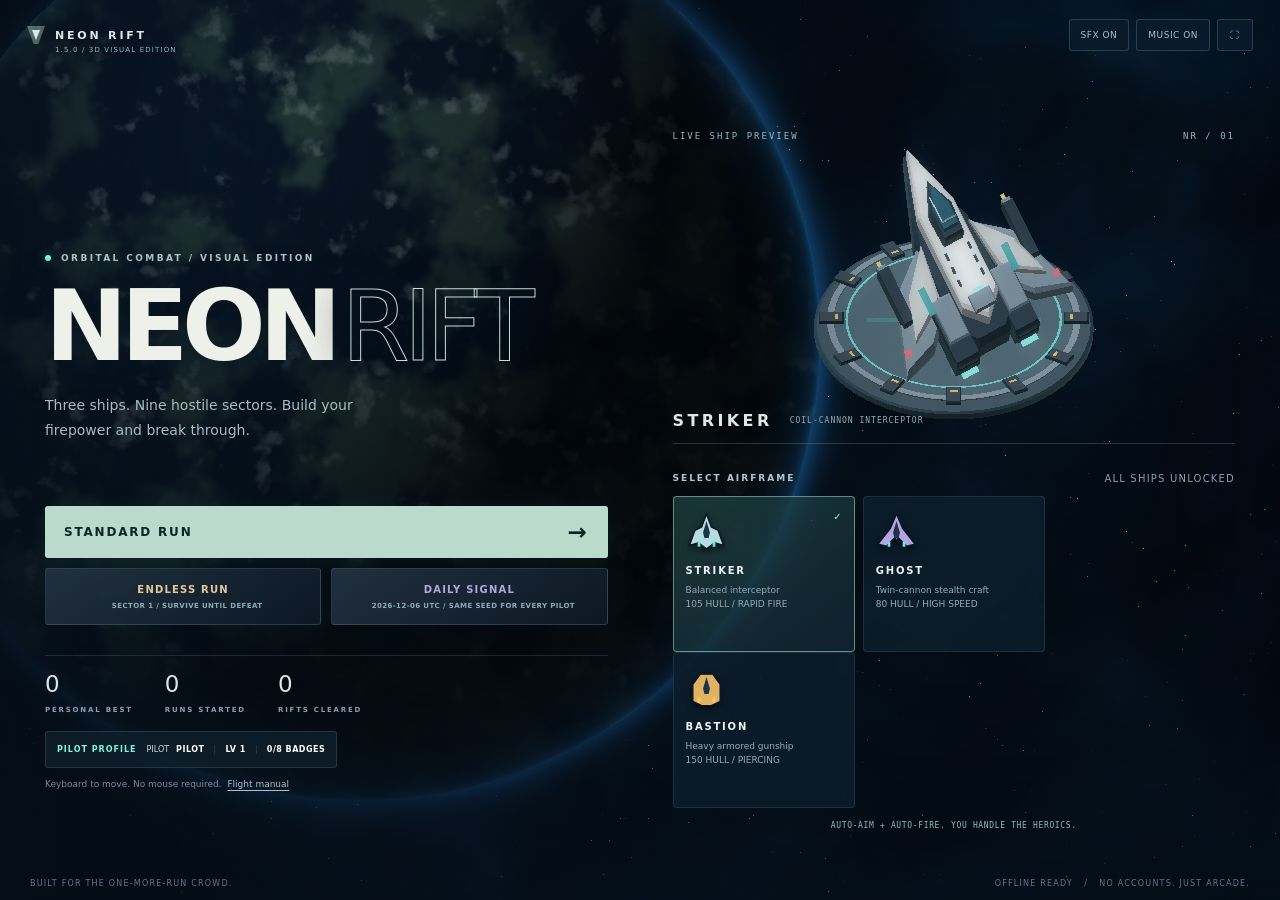
==== commit 30a28b7f: "Assemble tested Neon Rift 1.5 solid-model visual edition" ====
--- a/index.html
+++ b/index.html
@@ -6,7 +6,7 @@
 <meta name="theme-color" content="#080c16">
 <meta name="description" content="A complete, offline arcade survival game. Nine sectors. Three bosses. One more run.">
 <title>NEON RIFT - Arcade Survival</title>
-<meta name="application-version" content="1.4.0">
+<meta name="application-version" content="1.5.0">
 <link rel="icon" href="data:image/svg+xml,%3Csvg xmlns='http://www.w3.org/2000/svg' viewBox='0 0 64 64'%3E%3Crect width='64' height='64' rx='12' fill='%23080c16'/%3E%3Cpath d='M32 8 54 52 32 42 10 52Z' fill='%2317353b' stroke='%2378f8df' stroke-width='3'/%3E%3Cpath d='m32 22 6 15H26Z' fill='%23e3fff8'/%3E%3C/svg%3E">
 <style>
 :root{color-scheme:dark;--bg:#080c16;--panel:rgba(12,19,32,.95);--line:rgba(161,196,227,.15);--text:#edf5fa;--muted:#8d9eae;--cyan:#78f8df;--blue:#6eb8ff;--gold:#ffd78b;--pink:#ff678e;--font:Inter,ui-sans-serif,system-ui,-apple-system,BlinkMacSystemFont,"Segoe UI",sans-serif}
@@ -86,81 +86,35 @@
 @media(max-height:640px) and (min-width:601px){.v13-home-actions{margin-top:7px}.v13-home-actions .secondary{min-height:34px;padding:7px 10px}.v13-date{display:inline;margin-left:5px}}
 
 .v131-mode-grid{display:grid;grid-template-columns:1fr 1fr;gap:10px;margin-top:10px}.v131-endless{border-color:#ffd78b45;background:#2a2418;color:#ffe4a8}.v131-endless:hover{background:#382e1d}.v131-endless small,.v13-daily small{display:block;margin-left:8px;color:var(--muted);font-size:9px}.v131-pilot-prompt{position:fixed;inset:0;z-index:120;display:flex;align-items:center;justify-content:center;padding:24px;background:rgba(3,7,13,.82);backdrop-filter:blur(12px)}.v131-pilot-card{width:min(440px,100%);background:#0c1421;border:1px solid #78f8df55;border-radius:16px;padding:30px;box-shadow:0 30px 100px #000b}.v131-pilot-card h2{margin-bottom:8px}.v131-pilot-card p{font-size:12px;line-height:1.65;color:var(--muted);margin:0 0 18px}.v131-pilot-input{width:100%;border:1px solid #78f8df55;border-radius:9px;background:#07111d;color:var(--text);font:800 20px/1.2 var(--font);letter-spacing:.08em;padding:15px 16px;text-transform:uppercase;outline:none}.v131-pilot-input:focus{border-color:var(--cyan);box-shadow:0 0 0 3px #78f8df10}.v131-pilot-error{height:18px;margin:8px 0 0;color:var(--pink);font-size:10px;letter-spacing:.08em}.v131-pilot-actions{display:grid;grid-template-columns:1fr auto;gap:10px;margin-top:15px}.v131-pilot-actions .primary,.v131-pilot-actions .secondary{margin:0}.v131-endless-board{margin-top:18px}.v131-postwin-endless{border-color:#ffd78b66!important;background:#332a1d!important;color:#ffe8b2!important;font-weight:800}.v131-postwin-note{font-size:10px;color:var(--gold);text-align:center;margin:10px 0 2px;letter-spacing:.05em}@media(max-width:700px){.v131-mode-grid{grid-template-columns:1fr}.v131-pilot-card{padding:24px}.v131-pilot-actions{grid-template-columns:1fr}.v131-pilot-actions .secondary{order:2}}
-/* NEON RIFT 1.4 - premium arcade visual treatment. */
-:root{--v14-glass:rgba(8,15,27,.72);--v14-glass-strong:rgba(8,14,25,.9);--v14-edge:rgba(154,219,239,.18);--v14-shadow:0 28px 90px rgba(0,0,0,.42)}
-body.v14-visual{background:#040711}
-body.v14-visual #vignette{z-index:18;box-shadow:inset 0 0 190px rgba(0,0,0,.46),inset 0 -90px 150px rgba(0,0,0,.18);background:radial-gradient(circle at 50% 48%,transparent 45%,rgba(0,0,0,.12) 72%,rgba(0,0,0,.4) 100%)}
-body.v14-visual #vignette:before{content:"";position:absolute;inset:0;background:linear-gradient(110deg,rgba(120,248,223,.025),transparent 24%,transparent 70%,rgba(110,184,255,.025));mix-blend-mode:screen}
-body.v14-visual #vignette:after{content:"";position:absolute;inset:0;background:repeating-linear-gradient(180deg,rgba(255,255,255,.014) 0,rgba(255,255,255,.014) 1px,transparent 1px,transparent 4px);opacity:.25}
-body.v14-visual .topbar{filter:drop-shadow(0 10px 28px rgba(0,0,0,.4))}
-body.v14-visual .brand{color:#f4fbff;text-shadow:0 0 22px color-mix(in srgb,var(--cyan) 22%,transparent)}
-body.v14-visual .brand-mark{background:linear-gradient(145deg,color-mix(in srgb,var(--cyan) 20%,transparent),transparent);box-shadow:0 0 28px color-mix(in srgb,var(--cyan) 26%,transparent),inset 0 0 12px color-mix(in srgb,var(--cyan) 13%,transparent)}
-body.v14-visual .tool{background:linear-gradient(180deg,rgba(22,36,55,.76),rgba(8,16,28,.72));border-color:rgba(160,211,236,.2);box-shadow:inset 0 1px rgba(255,255,255,.03),0 8px 28px rgba(0,0,0,.2)}
-body.v14-visual .screen{background:rgba(3,7,14,.57);backdrop-filter:blur(12px) saturate(120%)}
-body.v14-visual .screen.home{background:linear-gradient(90deg,rgba(3,7,15,.92) 0%,rgba(3,7,15,.68) 42%,rgba(3,7,15,.16) 72%,transparent 100%);backdrop-filter:none}
-body.v14-visual .home-layout{gap:clamp(42px,7vw,96px)}
-body.v14-visual h1{color:#f5fbff;text-shadow:0 16px 55px rgba(0,0,0,.6),0 0 32px rgba(120,248,223,.06)}
-body.v14-visual h1 span{text-shadow:0 0 35px color-mix(in srgb,var(--cyan) 32%,transparent)}
-body.v14-visual .home-copy{color:#b5c7d5}
-body.v14-visual .live-dot{box-shadow:0 0 8px var(--cyan),0 0 24px color-mix(in srgb,var(--cyan) 55%,transparent);animation:v14Pulse 1.8s ease-in-out infinite}
-body.v14-visual .primary{position:relative;overflow:hidden;background:linear-gradient(110deg,color-mix(in srgb,var(--cyan) 92%,white 8%),var(--cyan));box-shadow:0 12px 42px color-mix(in srgb,var(--cyan) 16%,transparent),inset 0 1px rgba(255,255,255,.55);border:1px solid rgba(255,255,255,.15)}
-body.v14-visual .primary:before{content:"";position:absolute;inset:-80% auto -80% -35%;width:32%;transform:rotate(18deg);background:linear-gradient(90deg,transparent,rgba(255,255,255,.42),transparent);transition:left .5s ease}
-body.v14-visual .primary:hover:before{left:115%}
-body.v14-visual .secondary{background:linear-gradient(150deg,rgba(27,45,65,.82),rgba(11,20,34,.88));border-color:rgba(143,192,218,.2);box-shadow:inset 0 1px rgba(255,255,255,.025),0 8px 25px rgba(0,0,0,.12)}
-body.v14-visual .secondary:hover{border-color:color-mix(in srgb,var(--cyan) 48%,transparent);background:linear-gradient(150deg,rgba(35,61,78,.9),rgba(15,29,43,.94));box-shadow:0 8px 34px color-mix(in srgb,var(--cyan) 7%,transparent)}
-body.v14-visual .hangar{background:linear-gradient(145deg,rgba(18,35,54,.76),rgba(5,12,23,.69));border-color:rgba(141,198,224,.18);box-shadow:var(--v14-shadow),inset 0 1px rgba(255,255,255,.035);backdrop-filter:blur(20px) saturate(125%)}
-body.v14-visual .hangar:before{content:"SHIP BAY / LIVE TELEMETRY";position:absolute;right:20px;top:12px;color:rgba(170,211,228,.24);font-size:7px;font-weight:800;letter-spacing:.18em;pointer-events:none}
-body.v14-visual .rig{position:relative;overflow:hidden;border-bottom-color:rgba(158,205,227,.1);transition:transform .18s ease,background .18s ease,border-color .18s ease,box-shadow .18s ease}
-body.v14-visual .rig:before{content:"";position:absolute;left:0;top:18%;bottom:18%;width:2px;background:var(--cyan);opacity:0;box-shadow:0 0 12px var(--cyan)}
-body.v14-visual .rig:hover{transform:translateX(3px);background:linear-gradient(90deg,color-mix(in srgb,var(--cyan) 7%,transparent),transparent)}
-body.v14-visual .rig[aria-pressed=true]{background:linear-gradient(90deg,color-mix(in srgb,var(--cyan) 11%,transparent),rgba(10,21,33,.18));border-color:color-mix(in srgb,var(--cyan) 34%,transparent);box-shadow:inset 0 0 25px color-mix(in srgb,var(--cyan) 4%,transparent)}
-body.v14-visual .rig[aria-pressed=true]:before{opacity:1}
-body.v14-visual .rig svg{filter:drop-shadow(0 0 7px color-mix(in srgb,var(--cyan) 35%,transparent)) drop-shadow(0 7px 8px rgba(0,0,0,.28))}
-body.v14-visual .v131-mode-grid{gap:12px}
-body.v14-visual .v131-mode-grid .secondary,body.v14-visual .v13-home-actions .secondary{min-height:58px;align-items:flex-start;flex-direction:column;text-align:left;padding:12px 15px;border-radius:11px}
-body.v14-visual .v131-mode-grid .secondary small,body.v14-visual .v13-home-actions .secondary small{margin:5px 0 0;letter-spacing:.06em;line-height:1.35}
-body.v14-visual .v131-endless{background:linear-gradient(145deg,rgba(62,49,24,.68),rgba(18,20,24,.82));border-color:rgba(255,215,139,.25)}
-body.v14-visual .v13-daily{background:linear-gradient(145deg,rgba(35,31,68,.68),rgba(15,18,31,.82));border-color:rgba(167,161,255,.23)}
-body.v14-visual .career-strip{background:linear-gradient(90deg,rgba(7,15,26,.76),rgba(10,20,31,.48));border-color:rgba(144,196,221,.13);box-shadow:inset 0 1px rgba(255,255,255,.025)}
-body.v14-visual .panel,body.v14-visual .career-card{background:linear-gradient(145deg,rgba(15,28,43,.92),rgba(6,13,24,.94));border-color:rgba(147,199,224,.16);box-shadow:var(--v14-shadow),inset 0 1px rgba(255,255,255,.035);backdrop-filter:blur(18px) saturate(120%)}
-body.v14-visual .upgrade-card{overflow:hidden;background:linear-gradient(145deg,rgba(29,53,73,.94),rgba(9,20,34,.96));border-color:rgba(146,200,224,.2);box-shadow:0 18px 45px rgba(0,0,0,.18),inset 0 1px rgba(255,255,255,.025)}
-body.v14-visual .upgrade-card:before{content:"";position:absolute;inset:0;background:radial-gradient(circle at 12% 10%,color-mix(in srgb,var(--cyan) 11%,transparent),transparent 40%);pointer-events:none}
-body.v14-visual .upgrade-card:hover{transform:translateY(-5px) scale(1.008);box-shadow:0 22px 58px rgba(0,0,0,.26),0 0 28px color-mix(in srgb,var(--cyan) 7%,transparent)}
-body.v14-visual .status{padding:11px 13px;border:1px solid rgba(151,203,227,.14);border-radius:10px;background:linear-gradient(130deg,rgba(7,16,28,.82),rgba(14,28,42,.54));box-shadow:0 12px 36px rgba(0,0,0,.2),inset 0 1px rgba(255,255,255,.025);backdrop-filter:blur(12px)}
-body.v14-visual .bar{height:5px;background:rgba(40,58,75,.62);box-shadow:inset 0 1px 2px rgba(0,0,0,.5)}
-body.v14-visual .bar-fill{box-shadow:0 0 12px currentColor,0 0 24px color-mix(in srgb,var(--cyan) 25%,transparent)}
-body.v14-visual .score-block{padding:10px 13px 9px;border:1px solid rgba(151,203,227,.11);border-radius:10px;background:linear-gradient(230deg,rgba(7,16,28,.82),rgba(14,28,42,.46));box-shadow:0 12px 36px rgba(0,0,0,.18);backdrop-filter:blur(12px);min-width:150px}
-body.v14-visual .score-value{text-shadow:0 0 20px rgba(255,255,255,.08)}
-body.v14-visual .combo{text-shadow:0 0 16px rgba(255,215,139,.24)}
-body.v14-visual .sector{min-width:190px;padding:8px 14px 9px;border:1px solid rgba(151,203,227,.1);border-radius:10px;background:linear-gradient(180deg,rgba(7,15,27,.76),rgba(7,15,27,.32));box-shadow:0 12px 36px rgba(0,0,0,.18);backdrop-filter:blur(10px)}
-body.v14-visual .sector-progress{height:2px;background:rgba(78,104,124,.36)}
-body.v14-visual .sector-progress div{box-shadow:0 0 12px var(--cyan)}
-body.v14-visual .v13-mode-hud{margin-top:6px;color:color-mix(in srgb,var(--cyan) 82%,white 18%);text-shadow:0 0 14px color-mix(in srgb,var(--cyan) 26%,transparent)}
-body.v14-visual .ability{background:linear-gradient(145deg,rgba(13,27,43,.91),rgba(5,13,24,.94));border-color:rgba(150,203,226,.18);box-shadow:0 12px 35px rgba(0,0,0,.28),inset 0 1px rgba(255,255,255,.03);backdrop-filter:blur(12px);transition:transform .12s ease,border-color .15s ease,box-shadow .15s ease}
-body.v14-visual .ability.ready{border-color:color-mix(in srgb,var(--accent,var(--cyan)) 55%,transparent);box-shadow:0 0 25px color-mix(in srgb,var(--accent,var(--cyan)) 9%,transparent),0 12px 35px rgba(0,0,0,.28)}
-body.v14-visual .ability.ready strong{text-shadow:0 0 12px color-mix(in srgb,var(--accent,var(--cyan)) 40%,transparent)}
-body.v14-visual #bossHud{padding:9px 14px 11px;border:1px solid rgba(255,103,142,.16);border-radius:10px;background:linear-gradient(180deg,rgba(16,9,23,.78),rgba(8,9,19,.43));box-shadow:0 14px 40px rgba(0,0,0,.25);backdrop-filter:blur(10px)}
-body.v14-visual #bossName{text-shadow:0 0 16px currentColor}
-body.v14-visual #bossHud .bar{height:4px}
-body.v14-visual #bannerSmall{text-shadow:0 0 20px color-mix(in srgb,var(--cyan) 45%,transparent),0 3px 18px #000}
-body.v14-visual #bannerTitle{text-shadow:0 0 28px rgba(255,255,255,.11),0 5px 32px #000}
-body.v14-visual #toast{background:linear-gradient(135deg,rgba(20,40,57,.93),rgba(7,15,27,.94));border-color:rgba(147,203,227,.25);box-shadow:0 16px 48px rgba(0,0,0,.3);backdrop-filter:blur(12px)}
-body.v14-visual .v131-pilot-card{background:linear-gradient(145deg,rgba(14,29,43,.98),rgba(5,12,23,.98));border-color:color-mix(in srgb,var(--cyan) 42%,transparent);box-shadow:0 35px 120px #000d,0 0 50px color-mix(in srgb,var(--cyan) 7%,transparent)}
-#v14BossSting{position:fixed;inset:0;z-index:19;pointer-events:none;opacity:0;display:flex;align-items:center;justify-content:center;transition:opacity .22s ease}
-#v14BossSting:before,#v14BossSting:after{content:"";position:absolute;left:0;right:0;height:8.5vh;background:rgba(2,4,10,.92);transition:transform .38s cubic-bezier(.2,.75,.25,1)}
-#v14BossSting:before{top:0;transform:translateY(-110%)}#v14BossSting:after{bottom:0;transform:translateY(110%)}
-#v14BossSting .v14-sting-copy{text-align:center;transform:scale(.96);transition:transform .4s ease;filter:drop-shadow(0 12px 30px #000)}
-#v14BossSting .v14-sting-kicker{display:block;color:var(--pink);font-size:9px;font-weight:850;letter-spacing:.42em;margin-bottom:10px}
-#v14BossSting strong{display:block;color:#fff;font-size:clamp(29px,5vw,58px);font-weight:900;letter-spacing:-.045em;text-shadow:0 0 30px rgba(255,103,142,.18)}
-#v14BossSting span:last-child{display:block;margin-top:10px;color:#9eacba;font-size:9px;font-weight:750;letter-spacing:.22em}
-body.v14-boss-intro #v14BossSting{opacity:1}body.v14-boss-intro #v14BossSting:before,body.v14-boss-intro #v14BossSting:after{transform:translateY(0)}body.v14-boss-intro #v14BossSting .v14-sting-copy{transform:scale(1)}
-body.v14-boss-live #bossHud{animation:v14BossHud .34s ease-out both}
-body.v14-overdrive .ability#overdriveBtn{box-shadow:0 0 34px rgba(255,215,139,.2),0 12px 35px rgba(0,0,0,.3)}
-@keyframes v14Pulse{0%,100%{opacity:.65;transform:scale(.88)}50%{opacity:1;transform:scale(1.15)}}
-@keyframes v14BossHud{from{opacity:0;transform:translateX(-50%) translateY(-8px) scale(.97)}to{opacity:1;transform:translateX(-50%) translateY(0) scale(1)}}
-@media(pointer:coarse){body.v14-visual #vignette:after{opacity:.12}body.v14-visual .hangar{backdrop-filter:blur(12px)}body.v14-visual .status,body.v14-visual .score-block,body.v14-visual .sector,body.v14-visual .ability{backdrop-filter:blur(7px)}body.v14-visual .ability{box-shadow:0 8px 24px rgba(0,0,0,.22)}body.v14-visual .upgrade-card:hover{transform:none}}
-@media(max-width:600px){body.v14-visual .screen.home{background:linear-gradient(180deg,rgba(3,7,15,.78),rgba(3,7,15,.54))}body.v14-visual h1{text-shadow:0 10px 36px rgba(0,0,0,.55)}body.v14-visual .hangar:before{display:none}body.v14-visual .sector{min-width:128px;padding:6px 9px}body.v14-visual .status{padding:8px 9px}body.v14-visual .score-block{min-width:105px;padding:8px 9px}#v14BossSting:before,#v14BossSting:after{height:6.5vh}}
-@media(prefers-reduced-motion:reduce){body.v14-visual .live-dot{animation:none}#v14BossSting,#v14BossSting:before,#v14BossSting:after,#v14BossSting .v14-sting-copy{transition:none!important}body.v14-boss-live #bossHud{animation:none}}
+
+/* Neon Rift 1.5 - a new composition, not an overlay on the old hangar. */
+:root{--nr-zone:#62dfdb;--nr-line:rgba(155,189,205,.24);--nr-ink:#0b151f;--nr-metal:#c6d5d7}
+#nrScene{position:fixed;inset:0;width:100%;height:100%;pointer-events:none;z-index:0}#game{z-index:1}#vignette{z-index:2;box-shadow:inset 0 0 130px #03091366}
+body.nr15{background:#070e17}body.nr15 .screen.home{background:linear-gradient(90deg,#050e18d9,#07111c18 70%),linear-gradient(0deg,#050e1870,transparent 40%);padding:90px 38px 35px}
+body.nr15 .home-layout{display:grid;width:min(1190px,100%);grid-template-columns:1fr 1fr;grid-template-areas:'intro preview' 'modes hangar';gap:22px 65px;align-items:center}
+.nr-intro{grid-area:intro;align-self:end}.nr-modes{grid-area:modes}.nr-preview-wrap{grid-area:preview;min-width:0;position:relative}.nr-hangar{grid-area:hangar}
+body.nr15 .eyebrow{margin-bottom:18px;gap:10px}body.nr15 .eyebrow .tag{font-size:9px;letter-spacing:2.4px;color:#b1c9cb}
+body.nr15 h1{font-size:clamp(65px,7.7vw,109px);font-weight:850;letter-spacing:-.065em;line-height:.92;margin-bottom:21px;color:#edf1e9;text-shadow:0 2px 40px #081421}
+body.nr15 h1 span{color:transparent;-webkit-text-stroke:1px #c7dedb;display:inline;margin-left:.06em;font-weight:400}
+body.nr15 .home-copy{font-size:14px;line-height:1.8;max-width:370px;color:#a6bdc3;margin-bottom:0}
+.nr-preview-label{display:flex;justify-content:space-between;font:9px ui-monospace,monospace;letter-spacing:2px;color:#93b6be;margin-top:5px}#nrShipPreview{height:270px;pointer-events:none}.nr-preview-caption{display:flex;align-items:center;gap:17px;border-bottom:1px solid var(--nr-line);padding:0 0 13px}.nr-preview-caption strong{font-size:16px;letter-spacing:3.4px;color:#e0e8e5}.nr-preview-caption span{font:8px ui-monospace,monospace;letter-spacing:1px;color:#91aeb7}#nrRenderNote{font:10px/1.6 ui-monospace,monospace;color:#e4b68a;margin:5px 0 0;min-height:0}#nrRenderNote:empty{display:none}
+body.nr15 .hangar{padding:0;background:none;backdrop-filter:none;border:0;box-shadow:none;border-radius:0}.nr-hangar .hangar-head{margin:7px 0 12px}.nr-hangar .hangar-head .tag{font-size:9px;color:#b1c8cf;letter-spacing:2px}.nr-hangar .rig{display:inline-flex;flex-direction:column;width:calc((100% - 16px)/3);vertical-align:top;align-items:flex-start;margin:0 3px 0 0;padding:15px 12px;gap:12px;background:#0d1d2ce6;border:1px solid #59707f40;border-radius:4px;position:relative;min-height:156px}.nr-hangar .rig:last-of-type{margin-right:0}.nr-hangar .rig svg{height:41px;width:41px;filter:drop-shadow(0 3px 3px #0008)}.nr-hangar .rig strong{font-size:10px;letter-spacing:1.8px;margin-bottom:7px}.nr-hangar .rig small{font-size:9px;line-height:1.65;color:#94acb8}.nr-hangar .rig .check{position:absolute;right:12px;top:14px;font-size:10px}.nr-hangar .rig[aria-pressed=true]{border-color:#9ee5d188;background:linear-gradient(145deg,#29524f9e,#102330e8)}.nr-hangar .rig:hover{background:#284451c4;transform:translateY(-2px)}.nr-hangar .controls-mini{display:none}.nr-hangar .auto-note{margin:13px 0 0;font:8px ui-monospace,monospace;letter-spacing:.65px;color:#8bbfb9}
+body.nr15 .start-row{gap:14px;margin-top:0}body.nr15 .primary{border-radius:3px;background:#badacc;color:#0b2426;font-size:11px;letter-spacing:1.8px;padding:16px 19px;box-shadow:0 3px 25px #52dbbc13}body.nr15 .primary:hover{background:#def2e5}.nr-modes #startBtn{width:100%;justify-content:space-between;height:52px;font-size:12px}.nr-modes .start-note{display:none}.nr-modes .v131-mode-grid{gap:10px;margin-top:10px}.nr-modes .v131-mode-grid .secondary{border-radius:3px;margin:0;background:linear-gradient(145deg,#243442eb,#0c1926ee);border-color:#708f9e42;padding:13px 10px;font-size:10px;letter-spacing:1.2px;min-height:57px}.nr-modes .v131-mode-grid small{font-size:7px;margin-top:7px;letter-spacing:.4px;color:#8babb7}.nr-modes .v131-endless{color:#e5c99b}.nr-modes #dailyRunBtn{color:#acaadd}.nr-modes .home-stats{margin-top:20px;padding-top:15px;gap:32px}.nr-modes .home-stat strong{font-weight:400;font-size:23px;letter-spacing:0;color:#d8e6e4}.nr-modes .home-stat span{font-size:7px;letter-spacing:1.8px}.nr-modes .career-strip{margin-top:15px;padding:9px 11px;border-radius:3px;background:#101f2bd9;border-color:#627e8b44}.nr-modes .career-strip button{font-size:8px;letter-spacing:1px}.nr-modes .career-chip{font-size:8px}.nr-modes .home-help{margin-top:11px;font-size:9px}.nr-modes .home-help button{font-size:9px}body.nr15 .footer-note{font-size:8px;letter-spacing:1.2px;bottom:12px}
+body.nr15 .topbar{left:27px;right:27px;top:max(19px,env(safe-area-inset-top))}body.nr15 .brand{font-size:11px;letter-spacing:2.8px;color:#d9e9e5;position:relative;flex-wrap:wrap}body.nr15 .brand-mark{height:18px;width:18px;border:0;background:#b7d6c966;clip-path:polygon(0 0,100% 0,63% 100%,37% 100%);transform:none}body.nr15 .brand-mark:after{inset:4px 5px 4px 5px;background:#d5eee2;width:auto;height:auto;clip-path:polygon(0 0,100% 0,50% 100%)}#nrBuild{position:absolute;left:28px;top:20px;color:#91bdc0;font-size:7px;font-weight:500;letter-spacing:1.15px;white-space:nowrap}body.nr15 .tool{border-radius:3px;font-size:9px;font-weight:500;letter-spacing:.5px;height:32px;background:#0c1c2cd9;border-color:#7d9da74a}
+body.nr15 .status,body.nr15 .score-block{background:linear-gradient(110deg,#0b1827e6,#1127378c);border:1px solid #789ba240;border-radius:4px;padding:11px 12px;box-shadow:0 5px 28px #0002;backdrop-filter:blur(8px)}body.nr15 .status{width:234px;border-left:2px solid #9dcaba99}body.nr15 .status-top{font-size:9px;letter-spacing:1px}body.nr15 .status-bottom{font-size:8px;margin-top:7px;color:#8cabb6}body.nr15 .bar{height:5px;border-radius:1px;background:#59717d2e}body.nr15 .bar-fill{border-radius:1px}body.nr15 .score-block{min-width:136px;text-align:right;border-right:2px solid #e1c79677}body.nr15 .score-label{font-size:8px;color:#9bb2bd;letter-spacing:2px}body.nr15 .score-value{font-size:27px;font-weight:450;letter-spacing:0}body.nr15 .combo{font-size:9px;color:#e7c990}
+body.nr15 .sector{background:#0c1e2ee0;border:1px solid #7096a137;border-radius:3px;padding:8px 20px;min-width:230px;box-shadow:0 4px 28px #0002;top:17px}body.nr15 .sector .tag{font:9px ui-monospace,monospace;letter-spacing:2px;color:#cfdfdd}body.nr15 .sector-name{font-size:8px;color:#88a9b4}body.nr15 #runModeHud{font-size:7px;letter-spacing:.7px;color:var(--nr-zone);margin-top:5px}body.nr15 .sector-progress{width:100%;height:2px;background:#3d536155}body.nr15 #bossHud{top:104px;width:min(390px,36vw);padding:10px 13px;background:#141d28d4;border:1px solid #d3a2814a;border-radius:3px}body.nr15 #bossName{font:9px ui-monospace,monospace;letter-spacing:1.4px}body.nr15 #bossFill{box-shadow:0 0 12px #ff936470}
+body.nr15 .ability{border-radius:4px;background:#0b1b2bef;border-color:#738d9b59;padding:12px 17px}body.nr15 .ability strong{font-size:10px;letter-spacing:1.6px}body.nr15 .ability.ready{background:linear-gradient(150deg,#174343ec,#0b2230ec);border-color:#72d5bf80}body.nr15 #overdriveBtn.ready{background:linear-gradient(150deg,#463520f0,#181f28ee);border-color:#dcb27099}body.nr15 .ability-icon{font-size:26px}body.nr15 #movePad{background:radial-gradient(circle,#3b717744 0%,#173a4744 40%,#0b1a2633 72%);border-color:#accdcd4d;box-shadow:0 0 0 7px #85baba08,inset 0 0 22px #81dfd015}body.nr15 #moveKnob{background:radial-gradient(circle at 35% 30%,#9fbdbbbf,#456b7ca3 58%,#1d394b9c);border:1px solid #d3eee180;box-shadow:0 3px 8px #0006}body.nr15 #moveCaption{color:#b6d0d1;font-size:8px;letter-spacing:2px}
+body.nr15 .panel{background:linear-gradient(135deg,#182d3bf8,#09151ffb);border-radius:7px;border-color:#7199a047}body.nr15 .panel h2{font-size:33px;font-weight:650;letter-spacing:-1px}body.nr15 .panel .tag{color:#9de2d3;font-size:9px;letter-spacing:2px}body.nr15 .secondary{border-radius:4px;background:#253a48;border-color:#627e8a40}body.nr15 .upgrade-card{border-radius:5px;border-color:#68879066;background:linear-gradient(130deg,#2b434e,#10212f);padding:26px 23px}body.nr15 .upgrade-card strong{font-size:20px;font-weight:550;letter-spacing:-.4px}body.nr15 .upgrade-icon{font-size:34px}body.nr15 .upgrade-card:hover{border-color:#bde8d6;transform:translateY(-3px)}body.nr15 .upgrade-card .category{letter-spacing:2px;color:#a0dacc}body.nr15 .result-score{color:#d6e7df;font-weight:450}body.nr15 .career-card{border-radius:4px;background:#0d1f2ddc}body.nr15 .v131-pilot-card{background:linear-gradient(135deg,#213e4af5,#091820ff);border-radius:7px;border-color:#709aa361}body.nr15 .v131-pilot-card h2{font-weight:550;font-size:32px}body.nr15 .pilot-input,body.nr15 .v131-pilot-input{border-radius:3px;font-family:ui-monospace,monospace;letter-spacing:2px}
+#nrBossIntro{position:fixed;inset:28% 0 auto;z-index:14;pointer-events:none;display:flex;align-items:center;flex-direction:column;text-align:center;padding:22px 20px;background:linear-gradient(90deg,transparent,#090f1cd9 25%,#0b1422d9 75%,transparent);opacity:0;transform:translateY(-8px);transition:opacity .25s,transform .5s;border-top:1px solid #dfb38235;border-bottom:1px solid #dfb38235}.nr-boss-intro #nrBossIntro{opacity:1;transform:none}#nrBossIntro>span{font:9px ui-monospace,monospace;letter-spacing:4px;color:#e9be94}#nrBossIntro>strong{font-size:clamp(23px,4.3vw,46px);font-weight:650;letter-spacing:4px;color:#e3e9df;margin:10px 0}#nrBossIntro>small{font:8px ui-monospace,monospace;letter-spacing:2px;color:#aaafb0}.nr-boss-intro #banner{opacity:0!important}
+@media(max-height:750px) and (min-width:901px){body.nr15 .screen.home{padding-top:71px;padding-bottom:25px}body.nr15 .home-layout{gap:14px 65px}body.nr15 h1{font-size:80px}body.nr15 .home-copy{font-size:12px}#nrShipPreview{height:193px}.nr-hangar .rig{min-height:138px;padding:12px 10px;gap:9px}.nr-hangar .rig svg{height:31px;width:31px}.nr-modes .home-stats{margin-top:12px;padding-top:10px}.nr-modes .career-strip{margin-top:9px}}
+@media(max-width:900px){body.nr15 .screen.home{padding:77px 22px 30px}body.nr15 .home-layout{grid-template-columns:1fr;grid-template-areas:'intro' 'preview' 'hangar' 'modes';max-width:530px;gap:17px}body.nr15 .nr-intro h1{font-size:69px;margin-bottom:12px}body.nr15 .nr-intro .eyebrow{margin-bottom:12px}body.nr15 .home-copy{max-width:450px;font-size:12px;line-height:1.6}body.nr15 .nr-preview-label{font-size:8px;letter-spacing:1.3px}#nrShipPreview{height:200px}body.nr15 .nr-preview-caption{padding-bottom:9px}body.nr15 .nr-preview-caption strong{font-size:13px}body.nr15 .nr-preview-caption span{font-size:7px}body.nr15 .hangar-head{margin-top:0}.nr-hangar .rig{min-height:133px;padding:11px;gap:9px}.nr-hangar .rig small{font-size:8px}.nr-hangar .rig svg{width:33px;height:33px}.nr-hangar .controls-mini,.nr-hangar .auto-note{display:none}.nr-modes .career-strip{margin-top:12px}body.nr15 .footer-note{display:none}body.nr15 .home-stats{margin-top:14px;padding-top:13px}body.nr15 .home-stat strong{font-size:22px}body.nr15 .home-help{margin-bottom:6px}}
+@media(max-width:600px){body.nr15 .topbar{left:16px;right:16px;top:max(16px,env(safe-area-inset-top))}body.nr15 .brand{font-size:10px;letter-spacing:1.5px}body.nr15 .brand-mark{width:15px;height:17px}#nrBuild{left:25px;top:20px;font-size:6px;letter-spacing:.7px}body.nr15 .tools{gap:4px}body.nr15 .tool{font-size:8px;min-width:28px;padding:0 8px;height:30px}body.nr15 .screen.home{padding:74px 19px 27px;background:linear-gradient(180deg,#0815208c,#06101918 48%,#06101977)}body.nr15 .home-layout{gap:13px}body.nr15 .nr-intro h1{font-size:55px;letter-spacing:-2px;margin-bottom:9px}body.nr15 .nr-intro .eyebrow .tag{font-size:7px;letter-spacing:1.9px}body.nr15 .nr-intro .eyebrow{margin-bottom:10px}body.nr15 .home-copy{font-size:11px;line-height:1.6;max-width:345px}#nrShipPreview{height:158px}body.nr15 .nr-preview-label{font-size:7px}body.nr15 .nr-preview-caption{gap:12px}.nr-hangar .hangar-head{margin-bottom:8px}.nr-hangar .hangar-head .tag{font-size:8px}.nr-hangar .hangar-head .muted{font-size:7px}.nr-hangar .rig{padding:9px 8px;min-height:119px;gap:7px;margin-right:3px}.nr-hangar .rig strong{font-size:9px;letter-spacing:1.1px;margin-bottom:4px}.nr-hangar .rig small{font-size:7px;line-height:1.6}.nr-hangar .rig svg{width:30px;height:30px}.nr-hangar .rig .check{right:8px;top:10px}.nr-modes #startBtn{height:45px;font-size:10px;letter-spacing:1.7px}.nr-modes .v131-mode-grid .secondary{min-height:50px;font-size:9px;padding:10px 8px}.nr-modes .v131-mode-grid small{font-size:6px;letter-spacing:.3px}.nr-modes .home-stats{gap:27px;margin-top:13px;padding-top:12px}.nr-modes .home-stat strong{font-size:19px}.nr-modes .home-stat span{font-size:6px;letter-spacing:1.2px}.nr-modes .career-strip{gap:8px;padding:8px;min-height:33px}.nr-modes .career-chip{font-size:7px}.nr-modes .home-help{font-size:8px}body.nr15 .hud-top{left:13px;right:13px;top:max(85px,calc(env(safe-area-inset-top) + 62px));gap:10px}body.nr15 .status{width:176px;padding:9px 9px}body.nr15 .status-top{font-size:8px;letter-spacing:.4px}body.nr15 .status-bottom{font-size:6px;letter-spacing:0;margin-top:7px}body.nr15 .score-block{min-width:94px;padding:8px 9px}body.nr15 .score-value{font-size:21px}body.nr15 .score-label{font-size:7px;letter-spacing:1.2px}body.nr15 .combo{font-size:8px;height:10px}body.nr15 .sector{top:154px;left:50%;min-width:0;width:calc(100% - 26px);padding:7px 10px;border-radius:3px;display:grid;grid-template-columns:auto 1fr;gap:5px 10px;text-align:left;background:#0b1c2a99}body.nr15 .sector .tag{font-size:8px;letter-spacing:1.2px}body.nr15 .sector-name{font-size:7px;margin:0;text-align:right;letter-spacing:.4px}body.nr15 .sector-progress{grid-column:1/-1;order:5;margin:0}body.nr15 #runModeHud{grid-column:1/-1;margin:0;font-size:6px;letter-spacing:.5px}body.nr15 #bossHud{top:216px;width:calc(100% - 58px);padding:8px 10px;background:#191822bf}body.nr15 #bossName{font-size:7px;letter-spacing:1.3px}body.nr15 #banner{top:39%}body.nr15 .ability{border-radius:6px;padding:10px 12px}body.nr15 .ability-icon{font-size:23px}body.nr15 .ability strong{font-size:9px;letter-spacing:1px}body.nr15 .ability small{font-size:8px}body.nr15 #movePad{width:108px;height:108px}body.nr15 .panel{padding:24px 20px}body.nr15 .panel h2{font-size:28px}body.nr15 .upgrade-card{padding:16px 14px;min-height:165px}body.nr15 .upgrade-card strong{font-size:15px}body.nr15 .upgrade-icon{font-size:25px}body.nr15 .upgrade-card p{font-size:10px}body.nr15 #nrBossIntro{top:30%;padding:18px 12px}body.nr15 #nrBossIntro>strong{font-size:24px;letter-spacing:2px}body.nr15 #nrBossIntro>small{font-size:6px;letter-spacing:.8px}}
+@media(max-height:500px) and (min-width:601px){body.nr15 .screen.home{padding:63px 25px 24px}body.nr15 .home-layout{max-width:1000px;grid-template-columns:1fr 1fr;grid-template-areas:'intro preview' 'modes hangar';gap:15px 34px}body.nr15 .nr-intro h1{font-size:51px}body.nr15 .nr-intro .home-copy{font-size:10px}#nrShipPreview{height:132px}.nr-hangar .rig{min-height:120px}body.nr15 .sector{min-width:210px;top:13px;padding:6px 12px}body.nr15 .hud-top{top:70px;left:18px;right:18px}body.nr15 .status{width:182px;padding:7px 9px}body.nr15 .score-block{padding:7px 9px;min-width:110px}body.nr15 #bossHud{top:82px;width:31vw}body.nr15 #bossName{font-size:7px}body.nr15 .score-value{font-size:23px}body.nr15 .hud-bottom{bottom:14px}body.nr15 #movePad{width:94px;height:94px}body.nr15 #nrBossIntro>strong{font-size:25px}}
+@media(prefers-reduced-motion:reduce){#nrBossIntro{transition:none}body.nr15 .rig:hover,body.nr15 .upgrade-card:hover{transform:none}}
+
+body.nr15 .v131-mode-grid .secondary{display:flex;flex-direction:column;gap:0;align-items:center;justify-content:center}body.nr15.nr-boss-intro #banner{visibility:hidden!important}
+
+@media(max-width:600px){body.nr15.mobile-controls .sector{max-width:none;left:50%;width:calc(100% - 26px);top:calc(159px + env(safe-area-inset-top,0px));}body.nr15.mobile-controls .sector-progress{width:100%;margin:0}body.nr15.mobile-controls #bossHud{top:calc(225px + env(safe-area-inset-top,0px));width:calc(100% - 52px)}body.nr15.mobile-controls #toast{top:calc(270px + env(safe-area-inset-top,0px));font-size:10px;max-width:85vw}body.nr15.mobile-controls #banner{top:38%}body.nr15.mobile-controls #touchHint{bottom:148px;font-size:8px}}
 
 </style>
 <script>
@@ -219,7 +173,7 @@
 // Simulation values use seconds and world-space pixels, independent of display resolution.
 const $ = (id) => document.getElementById(id);
 const canvas = $('game');
-const ctx = canvas.getContext('2d', { alpha: false });
+const ctx = canvas.getContext('2d', { alpha: true });
 if (!ctx) {
   const notice = document.createElement('div');
   notice.className = 'fatal';
@@ -448,7 +402,7 @@
   document.body.classList.toggle('playing', state === 'playing');
   clearInput(); syncControlMode();
 }
-function focusButton(id) { requestAnimationFrame(() => { if (!$(id).hidden && $(id).offsetParent !== null) $(id).focus({ preventScroll: true }); }); }
+function focusButton(id) { queueMicrotask(() => { if (!$(id).hidden && $(id).offsetParent !== null) $(id).focus({ preventScroll: true }); }); }
 function banner(small, title, duration = 2.2) {
   $('bannerSmall').textContent = small; $('bannerTitle').textContent = title;
   $('banner').classList.add('visible'); bannerTime = duration;
@@ -2314,7 +2268,7 @@
 queueMicrotask(() => { ensureV13UI(); applyCareerTheme(); syncCheckpointButton(); });
 
 // NEON RIFT 1.3.1 - louder mobile mix, callsign onboarding and visible ranked Endless mode.
-const V131_VERSION = '1.4.0';
+const V131_VERSION = '1.5.0';
 const PILOT_CONFIRM_KEY = 'neon-rift-pilot-confirmed-v1';
 let pendingPilotMode = null;
 let v131Limiter = null;
@@ -2513,493 +2467,258 @@
 
 queueMicrotask(() => { ensureV131UI(); if (career.pilot !== 'PILOT') confirmPilot(); });
 
-// NEON RIFT 1.4 - procedural premium-arcade rendering and cinematic presentation.
-const V14_VERSION = '1.4.0';
-window.NEON_RIFT_VERSION = V14_VERSION;
-
-const v14Visual = {
-  sectorPulse: 0, dashPulse: 0, overdrivePulse: 0, bossPulse: 0, chroma: 0,
-  kickX: 0, kickY: 0, lastWave: 0, lastBossId: null, prevDash: 0, prevOverdrive: 0,
-  prevHurt: 0, bursts: [], bossTimer: 0
-};
-
-function v14Hash(n, salt = 0) {
-  const value = Math.sin(n * 127.1 + salt * 311.7) * 43758.5453123;
-  return value - Math.floor(value);
-}
-function v14RGBA(hex, alpha) {
-  const h = String(hex || '#ffffff').replace('#', '').slice(0, 6).padEnd(6, 'f');
-  const n = parseInt(h, 16);
-  return `rgba(${(n >> 16) & 255},${(n >> 8) & 255},${n & 255},${alpha})`;
-}
-function v14VisualWave() {
-  const wave = Math.max(1, G?.wave || 1);
-  return wave > 9 ? ((wave - 1) % 9) + 1 : wave;
-}
-function v14Palette() {
-  const wave = v14VisualWave();
-  if (wave <= 3) return { name: 'SIGNAL FRONTIER', bg0: '#030914', bg1: '#0a1d29', nebula: '#0f6572', accent: '#78f8df', secondary: '#6eb8ff', danger: '#ff678e', floor: '#5bc8d1' };
-  if (wave <= 6) return { name: 'ION WRECKAGE', bg0: '#080711', bg1: '#1b1825', nebula: '#68482e', accent: '#ffc77d', secondary: '#9f8cff', danger: '#ff716f', floor: '#9e8069' };
-  if (wave <= 8) return { name: 'FRACTURED VEIL', bg0: '#070612', bg1: '#181027', nebula: '#572d74', accent: '#c59bff', secondary: '#ff79be', danger: '#ff618f', floor: '#8f72b3' };
-  return { name: 'SOVEREIGN CORE', bg0: '#09050d', bg1: '#241020', nebula: '#7a243d', accent: '#ff7a9b', secondary: '#c59bff', danger: '#ffcf92', floor: '#a45a77' };
-}
-function v14Budget(desktop, mobile) { return coarse ? mobile : desktop; }
-function v14SyncCSSPalette() {
-  const palette = v14Palette();
-  const root = document.documentElement;
-  root.style.setProperty('--v14-sector', palette.accent);
-  root.style.setProperty('--v14-sector-secondary', palette.secondary);
-}
-
-function v14DrawBackground(time) {
-  const p = v14Palette();
-  ctx.globalCompositeOperation = 'source-over';
-  ctx.fillStyle = p.bg0; ctx.fillRect(0, 0, W, H);
-
-  const baseGlow = ctx.createRadialGradient(W * .52, H * .47, 0, W * .52, H * .47, Math.max(W, H) * .78);
-  baseGlow.addColorStop(0, p.bg1); baseGlow.addColorStop(.52, v14RGBA(p.nebula, .13)); baseGlow.addColorStop(1, p.bg0);
-  ctx.fillStyle = baseGlow; ctx.fillRect(0, 0, W, H);
-
-  const cx = typeof camera === 'object' ? camera.x : 0, cy = typeof camera === 'object' ? camera.y : 0;
-  const cloudCount = v14Budget(5, 3);
-  for (let i = 0; i < cloudCount; i++) {
-    const radius = Math.max(W, H) * (.24 + v14Hash(i, 8) * .24);
-    const x = ((v14Hash(i, 2) * (W + radius * .45) - cx * (.006 + i * .002) + radius * .2) % (W + radius * .4)) - radius * .2;
-    const y = ((v14Hash(i, 5) * (H + radius * .3) - cy * (.005 + i * .0015) + radius * .15) % (H + radius * .25)) - radius * .12;
-    const neb = ctx.createRadialGradient(x, y, 0, x, y, radius);
-    neb.addColorStop(0, v14RGBA(i % 2 ? p.nebula : p.secondary, coarse ? .10 : .13));
-    neb.addColorStop(.45, v14RGBA(p.nebula, .04)); neb.addColorStop(1, v14RGBA(p.nebula, 0));
-    ctx.fillStyle = neb; ctx.fillRect(x - radius, y - radius, radius * 2, radius * 2);
-  }
-
-  const stars = v14Budget(155, 82);
-  for (let i = 0; i < stars; i++) {
-    const layer = i % 3, depth = [.018, .034, .057][layer];
-    const sx = v14Hash(i, 11), sy = v14Hash(i, 19);
-    const x = ((sx * W - cx * depth) % W + W) % W;
-    const y = ((sy * H - cy * depth) % H + H) % H;
-    const bright = .19 + v14Hash(i, 23) * .42 + Math.sin(time * (.35 + layer * .09) + i) * .05;
-    const size = layer === 2 && i % 7 === 0 ? 1.7 : layer === 1 ? 1.15 : .8;
-    ctx.globalAlpha = Math.max(.08, bright); ctx.fillStyle = layer === 2 ? '#dffbff' : layer === 1 ? p.secondary : '#8fb0c0';
-    ctx.fillRect(x, y, size, size);
-    if (!coarse && layer === 2 && i % 17 === 0) {
-      ctx.globalAlpha *= .45; ctx.strokeStyle = p.accent; ctx.lineWidth = .6;
-      ctx.beginPath(); ctx.moveTo(x - 4, y); ctx.lineTo(x + 4, y); ctx.moveTo(x, y - 4); ctx.lineTo(x, y + 4); ctx.stroke();
+// Neon Rift 1.5: self-contained WebGL 2 scene renderer. No network assets.
+// Gameplay remains in the original simulation; this module receives presentation data only.
+const NR15 = (() => {
+  const C = h => { const n=parseInt(String(h).replace('#',''),16); return [(n>>16&255)/255,(n>>8&255)/255,(n&255)/255]; };
+  const norm = v => {const l=Math.hypot(...v)||1;return v.map(x=>x/l);};
+  const cross = (a,b)=>[a[1]*b[2]-a[2]*b[1],a[2]*b[0]-a[0]*b[2],a[0]*b[1]-a[1]*b[0]];
+  const sub=(a,b)=>a.map((x,i)=>x-b[i]);
+  const identity=()=>new Float32Array([1,0,0,0,0,1,0,0,0,0,1,0,0,0,0,1]);
+  function matrix(x=0,y=0,z=0,yaw=0,sx=1,sy=sx,sz=sx,pitch=0){const c=Math.cos(yaw),s=Math.sin(yaw),cp=Math.cos(pitch),sp=Math.sin(pitch);return [c*sx,s*sx,0,0,-s*cp*sy,c*cp*sy,sp*sy,0,s*sp*sz,-c*sp*sz,cp*sz,0,x,y,z,1];}
+  function point(m,p){return [m[0]*p[0]+m[4]*p[1]+m[8]*p[2]+m[12],m[1]*p[0]+m[5]*p[1]+m[9]*p[2]+m[13],m[2]*p[0]+m[6]*p[1]+m[10]*p[2]+m[14]];}
+  class Model {
+    constructor(){this.vertices=[];this.indices=[];}
+    face(points,color,emission=0){let n=norm(cross(sub(points[1],points[0]),sub(points[2],points[0]))),base=this.vertices.length/10,c=Array.isArray(color)?color:C(color);for(const p of points)this.vertices.push(...p,...n,...c,emission);for(let i=1;i<points.length-1;i++)this.indices.push(base,base+i,base+i+1);return this;}
+    prism(points,z,h,color,bevel=0,topColor=color){ // points run counterclockwise in x/y; caps face +z.
+      let pts=points.map(p=>[...p]);let area=0;for(let i=0;i<pts.length;i++){let a=pts[i],b=pts[(i+1)%pts.length];area+=a[0]*b[1]-a[1]*b[0];}if(area<0)pts.reverse();
+      let center=[pts.reduce((s,p)=>s+p[0],0)/pts.length,pts.reduce((s,p)=>s+p[1],0)/pts.length];let inner=pts.map(p=>{let dx=p[0]-center[0],dy=p[1]-center[1],l=Math.hypot(dx,dy)||1;return [p[0]-dx/l*bevel,p[1]-dy/l*bevel];});
+      let bottom=pts.map(p=>[p[0],p[1],z]),rim=pts.map(p=>[p[0],p[1],z+h-bevel*.65]),top=inner.map(p=>[p[0],p[1],z+h]);
+      this.face([...bottom].reverse(),color);
+      for(let i=0;i<pts.length;i++){let j=(i+1)%pts.length;this.face([bottom[i],bottom[j],rim[j],rim[i]],color);if(bevel)this.face([rim[i],rim[j],top[j],top[i]],topColor);}
+      this.face(top,topColor);return this;
     }
-  }
-
-  if (v14VisualWave() >= 7) {
-    ctx.globalAlpha = coarse ? .09 : .13; ctx.strokeStyle = p.secondary; ctx.lineWidth = 1;
-    for (let i = 0; i < v14Budget(5, 3); i++) {
-      const startX = W * (.08 + v14Hash(i, 44) * .84), startY = H * (.05 + v14Hash(i, 47) * .9);
-      ctx.beginPath(); ctx.moveTo(startX, startY);
-      for (let j = 1; j <= 6; j++) {
-        const xx = startX + Math.sin(i * 4.2 + j * 2.7) * 34 + j * (i % 2 ? 9 : -7);
-        const yy = startY + j * 38;
-        ctx.lineTo(xx, yy);
-      }
-      ctx.stroke();
-    }
-  }
-  ctx.globalAlpha = 1;
-}
-
-drawBackground = v14DrawBackground;
-
-function v14DrawFloor(time) {
-  const p = v14Palette(), wave = v14VisualWave();
-  const left = Math.max(15, camera.x - W / zoom / 2 - 45), right = Math.min(WORLD.w - 15, camera.x + W / zoom / 2 + 45);
-  const top = Math.max(15, camera.y - H / zoom / 2 - 45), bottom = Math.min(WORLD.h - 15, camera.y + H / zoom / 2 + 45);
-
-  const arena = ctx.createRadialGradient(WORLD.w / 2, WORLD.h / 2, 50, WORLD.w / 2, WORLD.h / 2, 850);
-  arena.addColorStop(0, v14RGBA(p.nebula, .055)); arena.addColorStop(.55, v14RGBA(p.bg1, .03)); arena.addColorStop(1, 'rgba(0,0,0,0)');
-  ctx.fillStyle = arena; ctx.fillRect(left, top, right - left, bottom - top);
-
-  const spacing = 96;
-  ctx.lineWidth = 1 / zoom; ctx.globalAlpha = coarse ? .045 : .06; ctx.strokeStyle = p.floor;
-  ctx.beginPath();
-  for (let x = Math.ceil(left / spacing) * spacing; x < right; x += spacing) { ctx.moveTo(x, top); ctx.lineTo(x, bottom); }
-  for (let y = Math.ceil(top / spacing) * spacing; y < bottom; y += spacing) { ctx.moveTo(left, y); ctx.lineTo(right, y); }
-  ctx.stroke();
-
-  ctx.globalAlpha = .13; ctx.fillStyle = p.accent;
-  for (let x = Math.ceil(left / 192) * 192; x < right; x += 192) for (let y = Math.ceil(top / 192) * 192; y < bottom; y += 192) {
-    ctx.fillRect(x - 2.5, y - .55, 5, 1.1); ctx.fillRect(x - .55, y - 2.5, 1.1, 5);
-  }
-
-  ctx.globalAlpha = wave >= 9 ? .17 : .085; ctx.strokeStyle = wave >= 9 ? p.danger : p.secondary; ctx.lineWidth = wave >= 9 ? 2 : 1;
-  for (const r of wave >= 9 ? [210, 330, 470, 620] : [310, 540]) {
-    ctx.setLineDash(wave >= 7 ? [14, 22] : [5, 30]); ctx.beginPath(); ctx.arc(WORLD.w / 2, WORLD.h / 2, r, time * .035, time * .035 + TAU); ctx.stroke();
-  }
-  ctx.setLineDash([]);
-
-  const debrisCount = v14Budget(18, 9);
-  for (let i = 0; i < debrisCount; i++) {
-    const x = 70 + v14Hash(i, wave * 7 + 2) * (WORLD.w - 140), y = 70 + v14Hash(i, wave * 11 + 3) * (WORLD.h - 140);
-    if (x < left - 80 || x > right + 80 || y < top - 80 || y > bottom + 80) continue;
-    const size = 12 + v14Hash(i, 71) * (wave >= 4 && wave <= 6 ? 44 : 26);
-    ctx.save(); ctx.translate(x, y); ctx.rotate(v14Hash(i, 79) * TAU + time * .006 * (i % 2 ? 1 : -1));
-    ctx.globalAlpha = wave >= 4 && wave <= 6 ? .12 : .065; ctx.fillStyle = wave >= 4 && wave <= 6 ? '#51433f' : '#23323e'; ctx.strokeStyle = p.floor; ctx.lineWidth = .8;
-    polygon(0, 0, size, 5 + i % 3, v14Hash(i, 83)); ctx.fill(); ctx.globalAlpha *= 1.7; ctx.stroke();
-    ctx.globalAlpha = .11; ctx.fillStyle = p.accent; ctx.fillRect(size * .15, -1, size * .45, 2); ctx.restore();
-  }
-
-  if (wave >= 7) {
-    ctx.strokeStyle = p.secondary; ctx.lineWidth = 1.4; ctx.globalAlpha = .11;
-    for (let i = 0; i < 6; i++) {
-      const x = 160 + v14Hash(i, 91) * (WORLD.w - 320), y = 150 + v14Hash(i, 97) * (WORLD.h - 300);
-      ctx.beginPath(); ctx.moveTo(x, y);
-      for (let j = 1; j < 6; j++) ctx.lineTo(x + Math.sin(i * 2.4 + j * 1.9) * (18 + j * 7), y + j * 32);
-      ctx.stroke();
-    }
-  }
-
-  if (wave >= 9) {
-    ctx.globalAlpha = .15; ctx.strokeStyle = p.accent; ctx.lineWidth = 2;
-    for (let i = 0; i < 8; i++) {
-      const a = i * TAU / 8 + time * .015;
-      ctx.save(); ctx.translate(WORLD.w / 2, WORLD.h / 2); ctx.rotate(a);
-      ctx.beginPath(); ctx.moveTo(520, -28); ctx.lineTo(675, -12); ctx.lineTo(705, 0); ctx.lineTo(675, 12); ctx.lineTo(520, 28); ctx.stroke(); ctx.restore();
-    }
-  }
-
-  ctx.globalAlpha = .31; ctx.strokeStyle = p.floor; ctx.lineWidth = 2.2;
-  roundedRect(18, 18, WORLD.w - 36, WORLD.h - 36, 30); ctx.stroke();
-  ctx.globalAlpha = .09; ctx.strokeStyle = p.accent; ctx.lineWidth = 1;
-  roundedRect(29, 29, WORLD.w - 58, WORLD.h - 58, 23); ctx.stroke();
-  ctx.globalAlpha = .24; ctx.fillStyle = p.accent; ctx.textAlign = 'center'; ctx.font = '800 9px system-ui, sans-serif';
-  ctx.fillText(`${p.name}  //  NR-${String(G?.wave || 1).padStart(2, '0')}`, WORLD.w / 2, WORLD.h / 2 + 4);
-  ctx.globalAlpha = 1;
-}
-
-drawFloor = v14DrawFloor;
-
-function v14DrawShowcaseShip(x, y, time) {
-  const rig = typeof selectedRig === 'string' ? selectedRig : 'striker';
-  const color = RIGS?.[rig]?.color || '#78f8df';
-  ctx.save(); ctx.translate(x, y); ctx.rotate(-.42 + Math.sin(time * .22) * .025); ctx.scale(coarse ? 2.15 : 3.15, coarse ? 2.15 : 3.15);
-  ctx.globalCompositeOperation = 'lighter';
-  const aura = ctx.createRadialGradient(0, 0, 4, 0, 0, 55); aura.addColorStop(0, v14RGBA(color, .13)); aura.addColorStop(1, v14RGBA(color, 0));
-  ctx.fillStyle = aura; ctx.beginPath(); ctx.arc(0, 0, 55, 0, TAU); ctx.fill();
-  ctx.globalAlpha = .19; ctx.fillStyle = color;
-  ctx.beginPath(); ctx.moveTo(-5, 13); ctx.lineTo(0, 42 + Math.sin(time * 9) * 3); ctx.lineTo(5, 13); ctx.closePath(); ctx.fill();
-  ctx.globalCompositeOperation = 'source-over'; ctx.globalAlpha = 1;
-  shipPath(rig); ctx.fillStyle = '#102b35'; ctx.strokeStyle = color; ctx.lineWidth = 1.15; ctx.shadowColor = color; ctx.shadowBlur = 10; ctx.fill(); ctx.stroke();
-  ctx.shadowBlur = 0; ctx.strokeStyle = '#bdfcf0'; ctx.globalAlpha = .5; ctx.lineWidth = .45;
-  ctx.beginPath(); ctx.moveTo(0, -16); ctx.lineTo(0, 7); ctx.moveTo(-10, 10); ctx.lineTo(-3, -2); ctx.moveTo(10, 10); ctx.lineTo(3, -2); ctx.stroke();
-  const glass = ctx.createLinearGradient(0, -14, 0, 3); glass.addColorStop(0, '#efffff'); glass.addColorStop(1, v14RGBA(color, .5));
-  ctx.globalAlpha = .9; ctx.fillStyle = glass; ctx.beginPath(); ctx.moveTo(0, -13); ctx.lineTo(4, 0); ctx.lineTo(-4, 0); ctx.closePath(); ctx.fill();
-  ctx.restore();
-}
-
-function v14DrawAttract(time) {
-  const p = v14Palette();
-  const x = W < 620 ? W * .69 : W * .74, y = H * .5, r = Math.min(W * .28, H * .42);
-  ctx.save(); ctx.translate(x, y); ctx.globalCompositeOperation = 'lighter';
-  for (let i = 0; i < v14Budget(6, 4); i++) {
-    const radius = r * (.48 + i * .13), a0 = time * (.025 + i * .004) * (i % 2 ? -1 : 1) + i;
-    ctx.globalAlpha = .07 + i * .012; ctx.strokeStyle = i % 2 ? p.secondary : p.accent; ctx.lineWidth = i === 0 ? 2.2 : 1;
-    ctx.setLineDash(i % 2 ? [10, 19] : [2, 25]); ctx.beginPath(); ctx.arc(0, 0, radius, a0, a0 + TAU * (.63 + i * .035)); ctx.stroke();
-  }
-  ctx.setLineDash([]);
-  const core = ctx.createRadialGradient(0, 0, 0, 0, 0, r * .72); core.addColorStop(0, v14RGBA(p.accent, .08)); core.addColorStop(.45, v14RGBA(p.nebula, .045)); core.addColorStop(1, v14RGBA(p.nebula, 0));
-  ctx.fillStyle = core; ctx.beginPath(); ctx.arc(0, 0, r * .72, 0, TAU); ctx.fill(); ctx.restore();
-
-  for (let i = 0; i < v14Budget(28, 14); i++) {
-    const a = v14Hash(i, 131) * TAU + time * (.01 + v14Hash(i, 137) * .018), dist = r * (.55 + v14Hash(i, 139) * .8);
-    const px = x + Math.cos(a) * dist, py = y + Math.sin(a * 1.07) * dist * .72;
-    ctx.globalAlpha = .12 + v14Hash(i, 149) * .25; ctx.fillStyle = i % 5 ? p.accent : p.secondary;
-    ctx.fillRect(px, py, i % 5 ? 1 : 2, i % 5 ? 1 : 2);
-  }
-  ctx.globalAlpha = 1;
-  v14DrawShowcaseShip(x - r * .08, y + Math.sin(time * .8) * 4, time);
-}
-
-drawAttract = v14DrawAttract;
-
-const drawPlayerV14Base = drawPlayer;
-drawPlayer = function drawPlayerV14(time) {
-  if (!player || state === 'dead') return drawPlayerV14Base(time);
-  const color = RIGS[player.rig].color, speed = Math.hypot(player.vx, player.vy);
-  if (speed > 12) {
-    const dx = player.vx / speed, dy = player.vy / speed, length = Math.min(92, 30 + speed * .15 + (player.dashTime > 0 ? 42 : 0));
-    ctx.save(); ctx.globalCompositeOperation = 'lighter'; ctx.lineCap = 'round';
-    ctx.globalAlpha = player.dashTime > 0 ? .25 : .09; ctx.strokeStyle = player.overdrive > 0 ? '#ffd78b' : color; ctx.lineWidth = player.dashTime > 0 ? 9 : 4;
-    ctx.beginPath(); ctx.moveTo(player.x - dx * 8, player.y - dy * 8); ctx.lineTo(player.x - dx * length, player.y - dy * length); ctx.stroke();
-    ctx.globalAlpha *= 1.5; ctx.lineWidth = 1.2; ctx.strokeStyle = '#eaffff'; ctx.stroke(); ctx.restore();
-  }
-  drawPlayerV14Base(time);
-  ctx.save(); ctx.translate(player.x, player.y); ctx.rotate(player.angle + Math.PI / 2);
-  ctx.globalCompositeOperation = 'lighter'; ctx.globalAlpha = .32; ctx.strokeStyle = player.overdrive > 0 ? '#ffe1a0' : color; ctx.lineWidth = .8;
-  if (player.rig === 'bastion') {
-    ctx.beginPath(); ctx.moveTo(-15, 7); ctx.lineTo(-11, -3); ctx.lineTo(-3, -13); ctx.moveTo(15, 7); ctx.lineTo(11, -3); ctx.lineTo(3, -13); ctx.stroke();
-    ctx.fillStyle = color; ctx.fillRect(-14, 8, 3, 4); ctx.fillRect(11, 8, 3, 4);
-  } else if (player.rig === 'ghost') {
-    ctx.beginPath(); ctx.moveTo(-16, 13); ctx.lineTo(-7, -3); ctx.lineTo(0, -18); ctx.lineTo(7, -3); ctx.lineTo(16, 13); ctx.stroke();
-    ctx.fillStyle = color; ctx.beginPath(); ctx.arc(-12, 11, 1.6, 0, TAU); ctx.arc(12, 11, 1.6, 0, TAU); ctx.fill();
-  } else {
-    ctx.beginPath(); ctx.moveTo(-13, 13); ctx.lineTo(-6, 1); ctx.lineTo(0, -17); ctx.lineTo(6, 1); ctx.lineTo(13, 13); ctx.stroke();
-    ctx.fillStyle = color; ctx.fillRect(-10, 10, 2.5, 3); ctx.fillRect(7.5, 10, 2.5, 3);
-  }
-  const canopy = ctx.createRadialGradient(0, -5, 0, 0, -5, 8); canopy.addColorStop(0, 'rgba(255,255,255,.68)'); canopy.addColorStop(1, v14RGBA(color, 0));
-  ctx.fillStyle = canopy; ctx.beginPath(); ctx.arc(0, -5, 8, 0, TAU); ctx.fill();
-  ctx.restore();
-};
-
-const drawEnemyV14Base = drawEnemy;
-drawEnemy = function drawEnemyV14(e, time) {
-  if (!e || e.dead) return;
-  if (e.type !== 'boss') {
-    const speed = Math.hypot(e.vx || 0, e.vy || 0);
-    if (speed > 18 && e.warmup <= 0) {
-      const dx = e.vx / speed, dy = e.vy / speed;
-      ctx.save(); ctx.globalCompositeOperation = 'lighter'; ctx.globalAlpha = .055; ctx.strokeStyle = e.color; ctx.lineWidth = Math.max(2, e.r * .18); ctx.lineCap = 'round';
-      ctx.beginPath(); ctx.moveTo(e.x, e.y); ctx.lineTo(e.x - dx * Math.min(36, speed * .09), e.y - dy * Math.min(36, speed * .09)); ctx.stroke(); ctx.restore();
-    }
-  }
-  drawEnemyV14Base(e, time);
-  if (e.type === 'boss' || e.dead || e.warmup > 0) return;
-  const angle = e.windup > 0 || e.chargeTime > 0 ? e.chargeAngle : e.type === 'gunner' && e.aimLocked ? e.aimAngle : Math.atan2(player.y - e.y, player.x - e.x);
-  ctx.save(); ctx.translate(e.x, e.y); ctx.rotate(angle + Math.PI / 2); ctx.globalCompositeOperation = 'lighter';
-  const core = ctx.createRadialGradient(0, 0, 0, 0, 0, Math.max(8, e.r * .72)); core.addColorStop(0, v14RGBA(e.color, e.hit > 0 ? .52 : .25)); core.addColorStop(1, v14RGBA(e.color, 0));
-  ctx.fillStyle = core; ctx.beginPath(); ctx.arc(0, 0, Math.max(8, e.r * .72), 0, TAU); ctx.fill();
-  ctx.globalAlpha = .42; ctx.strokeStyle = '#ffffff'; ctx.lineWidth = .55;
-  if (e.type === 'gunner') { ctx.strokeRect(-e.r * .42, -e.r * .42, e.r * .84, e.r * .84); }
-  else if (e.type === 'brute') { polygon(0, 0, e.r * .68, 6, -Math.PI / 2); ctx.stroke(); }
-  else { ctx.beginPath(); ctx.moveTo(0, -e.r * .72); ctx.lineTo(0, e.r * .38); ctx.stroke(); }
-  ctx.fillStyle = e.color; ctx.globalAlpha = .65; ctx.beginPath(); ctx.arc(0, 1, Math.max(1.5, e.r * .09), 0, TAU); ctx.fill();
-  ctx.restore();
-};
-
-const drawBossV14Base = drawBoss;
-drawBoss = function drawBossV14(e, time) {
-  const stage = Math.min(3, Math.max(1, e.stage || Math.floor((G?.wave || 3) / 3))), phase2 = e.hp < e.maxHp * .48;
-  const color = phase2 ? '#ff9b88' : e.color;
-  ctx.save(); ctx.translate(e.x, e.y); ctx.globalCompositeOperation = 'lighter';
-  const aura = ctx.createRadialGradient(0, 0, e.r * .35, 0, 0, e.r * 2.45); aura.addColorStop(0, v14RGBA(color, .14)); aura.addColorStop(.45, v14RGBA(color, .045)); aura.addColorStop(1, v14RGBA(color, 0));
-  ctx.fillStyle = aura; ctx.beginPath(); ctx.arc(0, 0, e.r * 2.45, 0, TAU); ctx.fill();
-  ctx.globalAlpha = phase2 ? .24 : .15; ctx.strokeStyle = color; ctx.lineWidth = 1.2;
-  const ringCount = stage === 1 ? 6 : stage === 2 ? 8 : 10;
-  for (let i = 0; i < ringCount; i++) {
-    const a = i * TAU / ringCount + time * (.12 + stage * .018) * (stage === 2 ? -1 : 1);
-    const r0 = e.r * 1.26, r1 = e.r * (stage === 3 ? 1.74 : 1.58);
-    ctx.beginPath(); ctx.arc(0, 0, r0, a, a + .16 + stage * .025); ctx.stroke();
-    ctx.beginPath(); ctx.moveTo(Math.cos(a) * r0, Math.sin(a) * r0); ctx.lineTo(Math.cos(a + .04) * r1, Math.sin(a + .04) * r1); ctx.stroke();
-  }
-  ctx.restore();
-
-  drawBossV14Base(e, time);
-
-  ctx.save(); ctx.translate(e.x, e.y); ctx.globalCompositeOperation = 'lighter';
-  const count = stage === 1 ? 6 : stage === 2 ? 8 : 10;
-  ctx.rotate(-time * (.09 + stage * .02));
-  for (let i = 0; i < count; i++) {
-    ctx.save(); ctx.rotate(i * TAU / count); ctx.translate(e.r * 1.1, 0);
-    ctx.globalAlpha = phase2 ? .44 : .29; ctx.fillStyle = color; ctx.strokeStyle = '#fff'; ctx.lineWidth = .45;
-    ctx.beginPath(); ctx.moveTo(-4, -3); ctx.lineTo(12 + stage * 3, -1); ctx.lineTo(18 + stage * 2, 0); ctx.lineTo(12 + stage * 3, 1); ctx.lineTo(-4, 3); ctx.closePath(); ctx.fill(); ctx.globalAlpha *= .65; ctx.stroke(); ctx.restore();
-  }
-  if (stage === 3) {
-    for (let i = 0; i < 3; i++) {
-      const a = time * .48 + i * TAU / 3, rr = e.r * 1.72;
-      const x = Math.cos(a) * rr, y = Math.sin(a) * rr;
-      const halo = ctx.createRadialGradient(x, y, 0, x, y, 14); halo.addColorStop(0, v14RGBA(color, .55)); halo.addColorStop(1, v14RGBA(color, 0)); ctx.fillStyle = halo; ctx.beginPath(); ctx.arc(x, y, 14, 0, TAU); ctx.fill();
-      ctx.globalAlpha = .8; ctx.fillStyle = '#fff'; ctx.beginPath(); ctx.arc(x, y, 2.1, 0, TAU); ctx.fill();
-    }
-  }
-  ctx.globalAlpha = phase2 ? .48 : .30; ctx.strokeStyle = phase2 ? '#fff0d8' : color; ctx.lineWidth = 1;
-  ctx.beginPath(); ctx.arc(0, 0, e.r * (.43 + Math.sin(time * 5) * .025), 0, TAU); ctx.stroke();
-  ctx.restore();
-};
-
-const drawProjectilesV14Base = drawProjectiles;
-drawProjectiles = function drawProjectilesV14() {
-  ctx.save(); ctx.globalCompositeOperation = 'lighter'; ctx.lineCap = 'round';
-  for (const b of shots) {
-    const speed = Math.hypot(b.vx, b.vy) || 1, tail = b.critical ? 42 : 31;
-    ctx.globalAlpha = b.critical ? .13 : .075; ctx.strokeStyle = b.color; ctx.lineWidth = Math.max(4, b.r * (b.critical ? 5.8 : 4.2));
-    ctx.beginPath(); ctx.moveTo(b.x, b.y); ctx.lineTo(b.x - b.vx / speed * tail, b.y - b.vy / speed * tail); ctx.stroke();
-  }
-  for (const b of hostileShots) {
-    ctx.globalAlpha = .10; ctx.fillStyle = b.color; ctx.shadowColor = b.color; ctx.shadowBlur = coarse ? 5 : 10;
-    ctx.beginPath(); ctx.arc(b.x, b.y, b.r * 2.1, 0, TAU); ctx.fill();
-  }
-  ctx.restore();
-  drawProjectilesV14Base();
-};
-
-const drawEffectsV14Base = drawEffects;
-drawEffects = function drawEffectsV14() {
-  drawEffectsV14Base();
-  ctx.save(); ctx.globalCompositeOperation = 'lighter'; ctx.lineCap = 'round';
-  const step = coarse && particles.length > 45 ? 2 : 1;
-  for (let i = 0; i < particles.length; i += step) {
-    const p = particles[i], speed = Math.hypot(p.vx, p.vy) || 1, alpha = Math.max(0, p.life / p.maxLife);
-    const len = Math.min(12, 2 + speed * .022);
-    ctx.globalAlpha = alpha * .34; ctx.strokeStyle = p.color; ctx.lineWidth = Math.max(.65, p.size * .42);
-    ctx.beginPath(); ctx.moveTo(p.x, p.y); ctx.lineTo(p.x - p.vx / speed * len, p.y - p.vy / speed * len); ctx.stroke();
-  }
-  for (const r of rings) {
-    const progress = 1 - r.life / r.maxLife, radius = lerp(r.start, r.radius, 1 - (1 - progress) ** 2);
-    ctx.globalAlpha = (1 - progress) * .16; ctx.strokeStyle = r.color; ctx.lineWidth = 8 * (1 - progress) + 1;
-    ctx.beginPath(); ctx.arc(r.x, r.y, Math.max(.1, radius), 0, TAU); ctx.stroke();
-  }
-  for (const burst of v14Visual.bursts) {
-    const t = 1 - burst.life / burst.maxLife, radius = burst.radius * (1 - (1 - t) ** 2);
-    const glow = ctx.createRadialGradient(burst.x, burst.y, 0, burst.x, burst.y, Math.max(1, radius));
-    glow.addColorStop(0, v14RGBA(burst.color, (1 - t) * (burst.boss ? .18 : .08))); glow.addColorStop(1, v14RGBA(burst.color, 0));
-    ctx.globalAlpha = 1; ctx.fillStyle = glow; ctx.beginPath(); ctx.arc(burst.x, burst.y, Math.max(1, radius), 0, TAU); ctx.fill();
-    ctx.globalAlpha = (1 - t) * (burst.boss ? .62 : .26); ctx.strokeStyle = burst.color; ctx.lineWidth = burst.boss ? 3.2 : 1.3; ctx.beginPath(); ctx.arc(burst.x, burst.y, Math.max(1, radius * .75), 0, TAU); ctx.stroke();
-  }
-  ctx.restore(); ctx.globalAlpha = 1;
-};
-
-const killEnemyV14Base = killEnemy;
-killEnemy = function killEnemyV14(e) {
-  const wasDead = e?.dead;
-  killEnemyV14Base(e);
-  if (!e || wasDead || !e.dead) return;
-  const boss = e.type === 'boss';
-  v14Visual.bursts.push({ x: e.x, y: e.y, color: e.color, life: boss ? .95 : .34, maxLife: boss ? .95 : .34, radius: boss ? 190 : e.type === 'brute' ? 52 : 34, boss });
-  if (boss) { v14Visual.bossPulse = 1; v14Visual.chroma = coarse ? .18 : .65; v14Visual.sectorPulse = 1; }
-};
-
-const beginClearV14Base = beginClear;
-beginClear = function beginClearV14() { const before = G?.clearing; beginClearV14Base(); if (!before && G?.clearing) v14Visual.sectorPulse = Math.max(v14Visual.sectorPulse, .52); };
-
-function v14Tick(dt) {
-  v14Visual.sectorPulse = Math.max(0, v14Visual.sectorPulse - dt * 1.8);
-  v14Visual.dashPulse = Math.max(0, v14Visual.dashPulse - dt * 4.6);
-  v14Visual.overdrivePulse = Math.max(0, v14Visual.overdrivePulse - dt * 1.25);
-  v14Visual.bossPulse = Math.max(0, v14Visual.bossPulse - dt * 1.1);
-  v14Visual.chroma = Math.max(0, v14Visual.chroma - dt * 2.2);
-  v14Visual.kickX *= Math.exp(-dt * 9); v14Visual.kickY *= Math.exp(-dt * 9);
-  for (const burst of v14Visual.bursts) burst.life -= dt;
-  v14Visual.bursts = v14Visual.bursts.filter((burst) => burst.life > 0).slice(-45);
-
-  if (player) {
-    if (player.dashTime > 0 && v14Visual.prevDash <= 0) {
-      v14Visual.dashPulse = 1; const a = player.angle || 0; v14Visual.kickX -= Math.cos(a) * 10; v14Visual.kickY -= Math.sin(a) * 10;
-    }
-    if (player.overdrive > 0 && v14Visual.prevOverdrive <= 0) { v14Visual.overdrivePulse = 1; v14Visual.chroma = coarse ? .06 : .18; }
-    v14Visual.prevDash = player.dashTime; v14Visual.prevOverdrive = player.overdrive;
-  } else { v14Visual.prevDash = 0; v14Visual.prevOverdrive = 0; }
-  if (hurtFlash > v14Visual.prevHurt + .03) { v14Visual.chroma = Math.max(v14Visual.chroma, coarse ? .08 : .24); }
-  v14Visual.prevHurt = hurtFlash;
-  document.body.classList.toggle('v14-overdrive', Boolean(player && player.overdrive > 0));
-}
-
-const simulateV14Base = simulate;
-simulate = function simulateV14(dt) { simulateV14Base(dt); v14Tick(dt); };
-
-function v14PostFX(time) {
-  const p = v14Palette();
-  ctx.save(); ctx.setTransform(dpr, 0, 0, dpr, 0, 0); ctx.globalCompositeOperation = 'screen';
-  if (player && (player.dashTime > 0 || player.overdrive > 0) && !save.motion) {
-    const intensity = Math.min(1, v14Visual.dashPulse + (player.overdrive > 0 ? .28 : 0));
-    const lines = v14Budget(18, 10);
-    ctx.translate(W / 2, H / 2); ctx.strokeStyle = player.overdrive > 0 ? '#ffd78b' : p.accent; ctx.lineWidth = 1;
-    for (let i = 0; i < lines; i++) {
-      const a = i * TAU / lines + time * .03, inner = Math.min(W, H) * (.26 + v14Hash(i, 211) * .12), outer = inner + 25 + v14Hash(i, 223) * 80;
-      ctx.globalAlpha = intensity * (.025 + v14Hash(i, 227) * .055);
-      ctx.beginPath(); ctx.moveTo(Math.cos(a) * inner, Math.sin(a) * inner); ctx.lineTo(Math.cos(a) * outer, Math.sin(a) * outer); ctx.stroke();
-    }
-    ctx.translate(-W / 2, -H / 2);
-  }
-
-  if (v14Visual.sectorPulse > 0) {
-    const flash = ctx.createRadialGradient(W / 2, H / 2, 0, W / 2, H / 2, Math.max(W, H) * .75);
-    flash.addColorStop(0, v14RGBA(p.accent, v14Visual.sectorPulse * .045)); flash.addColorStop(1, v14RGBA(p.accent, 0));
-    ctx.globalAlpha = 1; ctx.fillStyle = flash; ctx.fillRect(0, 0, W, H);
-  }
-  if (player && player.hp / player.maxHp < .3) {
-    const danger = (.3 - player.hp / player.maxHp) / .3 * (.08 + Math.sin(time * 4) * .02);
-    const edge = ctx.createRadialGradient(W / 2, H / 2, Math.min(W, H) * .28, W / 2, H / 2, Math.max(W, H) * .68);
-    edge.addColorStop(0, 'rgba(255,80,110,0)'); edge.addColorStop(1, `rgba(255,55,90,${danger})`); ctx.fillStyle = edge; ctx.fillRect(0, 0, W, H);
-  }
-  if (!coarse && v14Visual.chroma > .03) {
-    ctx.globalAlpha = v14Visual.chroma * .045; ctx.fillStyle = '#ff365f'; ctx.fillRect(0, 0, 3 + v14Visual.chroma * 7, H);
-    ctx.fillStyle = '#3ad9ff'; ctx.fillRect(W - 3 - v14Visual.chroma * 7, 0, 3 + v14Visual.chroma * 7, H);
-  }
-  ctx.restore(); ctx.globalAlpha = 1; ctx.globalCompositeOperation = 'source-over';
-}
-
-const renderV14Base = render;
-render = function renderV14() {
-  const originalZoom = zoom, originalX = camera.x, originalY = camera.y;
-  if (player && !save.motion) {
-    const speed = Math.hypot(player.vx, player.vy);
-    camera.x += player.vx * .012 + v14Visual.kickX;
-    camera.y += player.vy * .012 + v14Visual.kickY;
-    const dashZoom = v14Visual.dashPulse * .012, overdriveZoom = player.overdrive > 0 ? .008 : 0, bossZoom = v14Visual.bossPulse * -.016;
-    zoom = originalZoom * (1 + dashZoom + overdriveZoom + bossZoom + Math.min(.006, speed / 100000));
-  }
-  renderV14Base();
-  zoom = originalZoom; camera.x = originalX; camera.y = originalY;
-  v14PostFX(player && G ? G.elapsed : ambientTime);
-};
-
-function v14BossStageName() {
-  const stage = Math.min(3, Math.max(1, Math.floor((G?.wave || 3) / 3)));
-  return typeof bossDisplayName === 'function' ? bossDisplayName(stage) : ['THE GATEKEEPER','VOID WARDEN','RIFT SOVEREIGN'][stage - 1];
-}
-function v14BossIntro() {
-  ensureV14UI();
-  const sting = $('v14BossSting'); if (!sting) return;
-  sting.querySelector('strong').textContent = v14BossStageName();
-  sting.querySelector('.v14-sting-kicker').textContent = `SECTOR ${String(G?.wave || 0).padStart(2, '0')} / RIFT SIGNATURE`;
-  sting.querySelector('.v14-sting-copy span:last-child').textContent = v14VisualWave() >= 9 ? 'SOVEREIGN-CLASS ENTITY / MAXIMUM THREAT' : 'HOSTILE COMMAND ENTITY / WEAPONS FREE';
-  document.body.classList.add('v14-boss-intro');
-  clearTimeout(v14Visual.bossTimer);
-  v14Visual.bossTimer = setTimeout(() => document.body.classList.remove('v14-boss-intro'), save.motion ? 650 : 1550);
-  v14Visual.bossPulse = .7; v14Visual.chroma = coarse ? .03 : .12;
-}
-
-const nextSectorV14Base = nextSector;
-nextSector = function nextSectorV14() {
-  nextSectorV14Base();
-  v14SyncCSSPalette(); v14Visual.sectorPulse = .72; v14Visual.lastWave = G?.wave || 0;
-  if (G?.wave % 3 === 0) v14BossIntro();
-};
-
-const refreshHUDV14Base = refreshHUD;
-refreshHUD = function refreshHUDV14() {
-  refreshHUDV14Base();
-  v14SyncCSSPalette();
-  const bossLive = Boolean(G?.boss && !G.boss.dead && !['dead','won'].includes(state));
-  document.body.classList.toggle('v14-boss-live', bossLive);
-  if ($('sectorName') && G) $('sectorName').dataset.zone = v14Palette().name;
-};
-
-const endRunV14Base = endRun;
-endRun = function endRunV14(won, cause = '') {
-  endRunV14Base(won, cause);
-  v14Visual.sectorPulse = won ? 1 : .55; v14Visual.chroma = coarse ? .05 : won ? .26 : .15;
-  document.body.classList.remove('v14-boss-live', 'v14-boss-intro');
-};
-
-function ensureV14UI() {
-  document.body.classList.add('v14-visual');
-  if (!$('v14BossSting')) {
-    const sting = document.createElement('div'); sting.id = 'v14BossSting'; sting.setAttribute('aria-hidden', 'true');
-    sting.innerHTML = '<div class="v14-sting-copy"><span class="v14-sting-kicker">RIFT SIGNATURE</span><strong>HOSTILE ENTITY</strong><span>HOSTILE COMMAND ENTITY / WEAPONS FREE</span></div>';
-    document.body.appendChild(sting);
-  }
-  if ($('startBtn')) $('startBtn').title = 'Nine-sector campaign / permanent Standard leaderboard';
-  if ($('endlessRunBtn')) $('endlessRunBtn').title = 'Start at Sector 1 and survive until defeat / separate Endless leaderboard';
-  if ($('dailyRunBtn')) $('dailyRunBtn').title = 'Shared UTC seed / nine-sector Daily Signal leaderboard';
-  v14SyncCSSPalette();
-}
-
-window.__NEON_RIFT_VISUAL__ = Object.freeze({ version: V14_VERSION, renderer: 'canvas2d-premium', mobileTier: coarse ? 'mobile' : 'desktop' });
-if (new URLSearchParams(location.search).has('test')) {
-  window.render = render;
-  window.v14Palette = v14Palette;
-  window.v14Budget = v14Budget;
-  window.v14Visual = v14Visual;
-  window.refreshHUD = refreshHUD;
-  Object.defineProperty(window, 'G', { configurable: true, get: () => G, set: (value) => { G = value; } });
-}
-queueMicrotask(ensureV14UI);
+    box(x,y,z,w,l,h,c,b=0,yaw=0){let pts=[[-w/2,-l/2],[w/2,-l/2],[w/2,l/2],[-w/2,l/2]].map(p=>[x+p[0]*Math.cos(yaw)-p[1]*Math.sin(yaw),y+p[0]*Math.sin(yaw)+p[1]*Math.cos(yaw)]);return this.prism(pts,z,h,c,b);}
+    disc(x,y,z,r,h,c,n=20,bevel=0){return this.prism(Array.from({length:n},(_,i)=>[x+Math.cos(i/n*Math.PI*2)*r,y+Math.sin(i/n*Math.PI*2)*r]),z,h,c,bevel);}
+    glow(x,y,z,w,l,c,e=1.7,angle=0){let cc=Math.cos(angle),ss=Math.sin(angle);let ps=[[-w/2,-l/2],[w/2,-l/2],[w/2,l/2],[-w/2,l/2]].map(p=>[x+p[0]*cc-p[1]*ss,y+p[0]*ss+p[1]*cc,z]);this.face(ps,c,e);return this;}
+    ring(x,y,z,r,width,depth,c,n=64,begin=0,end=Math.PI*2,e=0){for(let i=0;i<n;i++){let a=begin+(end-begin)*i/n,b=begin+(end-begin)*(i+1)/n;let ro=r+width/2,ri=r-width/2;let p=[[x+Math.cos(a)*ri,y+Math.sin(a)*ri],[x+Math.cos(a)*ro,y+Math.sin(a)*ro],[x+Math.cos(b)*ro,y+Math.sin(b)*ro],[x+Math.cos(b)*ri,y+Math.sin(b)*ri]];if(e)this.face(p.map(p=>[...p,z+depth]),c,e);else this.prism(p,z,depth,c,0);}return this;}
+    sphere(x,y,z,r,c,e=0,n=16,rows=8,flatten=1){for(let j=0;j<rows;j++)for(let i=0;i<n;i++){let points=[];for(let[a,b]of[[i,j],[i+1,j],[i+1,j+1],[i,j+1]]){let th=b/rows*Math.PI,ph=a/n*Math.PI*2;points.push([x+r*Math.sin(th)*Math.cos(ph),y+r*Math.sin(th)*Math.sin(ph),z+r*Math.cos(th)*flatten]);}this.face(points.reverse(),c,e);}return this;}
+    add(other,m=identity()){let start=this.vertices.length/10;for(let i=0;i<other.vertices.length;i+=10){let v=other.vertices;let p=point(m,v.slice(i,i+3));let n=norm([m[0]*v[i+3]+m[4]*v[i+4]+m[8]*v[i+5],m[1]*v[i+3]+m[5]*v[i+4]+m[9]*v[i+5],m[2]*v[i+3]+m[6]*v[i+4]+m[10]*v[i+5]]);this.vertices.push(...p,...n,...v.slice(i+6,i+10));}for(const i of other.indices)this.indices.push(start+i);return this;}
+  }
+  const vertex=`#version 300 es
+precision highp float;
+layout(location=0) in vec3 position;layout(location=1) in vec3 normal;layout(location=2) in vec3 color;layout(location=3) in float emissive;
+layout(location=4) in mat4 model;layout(location=8) in vec4 info;
+uniform mat4 vp;out vec3 p,n,c;out vec4 extra;out float glow;out vec2 shadowUV;
+void main(){vec4 world=model*vec4(position,1.);p=world.xyz;n=normalize(mat3(model)*normal);c=color;glow=emissive;extra=info;shadowUV=position.xy;gl_Position=vp*world;}`;
+  const fragment=`#version 300 es
+precision highp float;in vec3 p,n,c;in vec4 extra;in float glow;in vec2 shadowUV;out vec4 outColor;
+uniform vec3 accent,eye;uniform float time;
+float hash(vec3 v){return fract(sin(dot(v,vec3(127.1,311.7,74.7)))*43758.5453);}
+void main(){if(extra.z>.5){float a=extra.w*(1.-smoothstep(.12,1.,length(shadowUV)));outColor=vec4(.002,.008,.014,a);return;}vec3 N=normalize(n);vec3 V=normalize(vec3(0.,.65,1.));vec3 L=normalize(vec3(-.5,-.6,1.));vec3 H=normalize(V+L);float d=max(dot(N,L),0.);float spec=pow(max(dot(N,H),0.),40.);float rim=pow(1.-max(dot(N,V),0.),3.);vec3 base=pow(c,vec3(2.2));
+float grain=hash(floor(p*1.7));base*=.96+grain*.075;
+vec3 lit=base*(.23+d*1.8)+vec3(.72,.85,.91)*spec*.12+accent*rim*.085;
+float ambientShadow=clamp(.65+N.z*.35,0.,1.);lit*=ambientShadow;
+if(glow>0.)lit=base*(1.05+glow*.7);lit+=base*glow*.25;
+if(extra.x>0.)lit=mix(lit,vec3(1.,.78,.48),min(.7,extra.x));
+if(extra.y>0.)lit=mix(lit,accent*1.7,extra.y*.26);
+if(p.z< -45.)lit*=.53;float fog=clamp((-p.z-100.)/1500.,0.,.30);lit=mix(lit,vec3(.005,.012,.026),fog);
+vec3 mapped=lit/(lit+vec3(.68));outColor=vec4(pow(mapped,vec3(.4545)),extra.w);}`;
+  const quadVS=`#version 300 es
+precision highp float;out vec2 uv;void main(){vec2 a=vec2((gl_VertexID<<1)&2,gl_VertexID&2);uv=a;gl_Position=vec4(a*2.-1.,0.,1.);}`;
+  const skyFS=`#version 300 es
+precision highp float;in vec2 uv;out vec4 outColor;uniform vec2 resolution,offset;uniform float time,zone;uniform vec3 accent;
+float hash(vec2 p){return fract(sin(dot(p,vec2(127.1,311.7)))*43758.5453);}float noise(vec2 p){vec2 i=floor(p),f=fract(p);f=f*f*(3.-2.*f);return mix(mix(hash(i),hash(i+vec2(1,0)),f.x),mix(hash(i+vec2(0,1)),hash(i+1.),f.x),f.y);}float fbm(vec2 p){float n=0.,a=.5;for(int i=0;i<4;i++){n+=noise(p)*a;p=mat2(.8,.6,-.6,.8)*p*2.05;a*=.5;}return n;}
+void main(){vec2 q=(uv-.5)*vec2(resolution.x/resolution.y,1.);vec2 cloud=q*2.8+offset*.000055+vec2(time*.001,0.);float f=fbm(cloud+fbm(cloud*1.4));vec3 fog=zone<.5?vec3(.035,.14,.23):zone<1.5?vec3(.24,.085,.042):zone<2.5?vec3(.115,.037,.19):vec3(.11,.038,.15);vec3 col=vec3(.006,.014,.03)+fog*pow(f,2.)*1.35;
+for(int layer=0;layer<2;layer++){vec2 stars=(q+offset*(.000022+float(layer)*.00002))*vec2(160.+float(layer)*90.);vec2 id=floor(stars),cell=fract(stars)-.5;float h=hash(id+float(layer)*37.);float d=length(cell);float s=smoothstep(.12,.01,d)*step(.991,h);col+=vec3(.55,.71,.85)*s*(.4+h)*(.85+.15*sin(time*.4+h*100.));}
+if(zone<2.5){vec2 pc=q-(zone<.5?vec2(-.31,.12):zone<1.5?vec2(.40,-.08):vec2(-.30,-.1))-offset*.000018;float radius=zone<.5?.51:zone<1.5?.46:.49;float r=length(pc);float atmosphere=exp(-max(0.,r-radius)*74.)*smoothstep(radius-.03,radius+.013,r);vec3 at=zone<.5?vec3(.10,.40,.66):zone<1.5?vec3(.69,.28,.085):vec3(.40,.18,.75);col+=at*atmosphere*.7;
+if(r<radius){float z=sqrt(max(0.,radius*radius-r*r));vec3 normal=normalize(vec3(pc/radius,z/radius));float lighting=max(dot(normal,normalize(vec3(-.6,.48,.35))),0.);float terrain=fbm(pc*16.+offset*.000004);float cl=fbm(pc*38.+vec2(time*.001,0));vec3 land=zone<.5?mix(vec3(.035,.09,.15),vec3(.22,.32,.28),smoothstep(.37,.64,terrain)):zone<1.5?mix(vec3(.14,.053,.036),vec3(.42,.26,.14),terrain):mix(vec3(.048,.023,.082),vec3(.22,.12,.28),terrain);land=mix(land,vec3(.63,.70,.69),smoothstep(.58,.79,cl)*.6);col=land*(.12+lighting*1.7)+at*pow(1.-normal.z,5.)*.8;}}
+else{vec2 pc=q-vec2(.0,.04)-offset*.000012;float r=length(pc),angle=atan(pc.y,pc.x);float rr=.20;float ring=exp(-abs(r-rr)*94.);float halo=exp(-abs(r-rr)*12.)*.16;vec2 disk=pc*vec2(1.,3.6);float dr=length(disk);float band=exp(-abs(dr-.31)*48.)*(.65+fbm(vec2(angle*4.,r*65.-time*.02)));vec3 fire=mix(vec3(.46,.18,.95),vec3(1.,.63,.22),smoothstep(-.3,.4,pc.x));col+=fire*(ring*1.6+halo+band*.8);if(r<rr*.90)col*=smoothstep(rr*.40,rr*.91,r)*.08;}
+col*=1.-dot(uv-.5,uv-.5)*.4;outColor=vec4(col,1.);}`;
+  const bloomFS=`#version 300 es
+precision highp float;in vec2 uv;out vec4 outColor;uniform sampler2D source;uniform vec2 delta;uniform int extract;
+void main(){vec3 c=texture(source,uv).rgb*.227;c+=texture(source,uv+delta*1.3846).rgb*.3162;c+=texture(source,uv-delta*1.3846).rgb*.3162;c+=texture(source,uv+delta*3.2308).rgb*.0703;c+=texture(source,uv-delta*3.2308).rgb*.0703;if(extract==1)c*=smoothstep(.60,.96,max(c.r,max(c.g,c.b)));outColor=vec4(c,1.);}`;
+  const finalFS=`#version 300 es
+precision highp float;in vec2 uv;out vec4 outColor;uniform sampler2D scene,bloom;uniform vec2 resolution;uniform float pulse,hurt,bloomAmount;uniform vec4 impacts[4];
+void main(){vec2 sampleUV=uv;for(int i=0;i<4;i++){vec2 d=(uv-impacts[i].xy)*vec2(resolution.x/resolution.y,1.);float r=length(d);float band=exp(-pow((r-impacts[i].z)*65.,2.));sampleUV+=normalize(d+vec2(.00001))*vec2(resolution.y/resolution.x,1.)*band*impacts[i].w;}vec2 px=1./resolution;vec3 c=texture(scene,sampleUV).rgb;vec3 n=texture(scene,sampleUV+vec2(0,px.y)).rgb,s=texture(scene,sampleUV-vec2(0,px.y)).rgb,e=texture(scene,sampleUV+vec2(px.x,0)).rgb,w=texture(scene,sampleUV-vec2(px.x,0)).rgb;float l=dot(c,vec3(.299,.587,.114)),maxL=max(max(dot(n,vec3(.333)),dot(s,vec3(.333))),max(dot(e,vec3(.333)),dot(w,vec3(.333))));float minL=min(min(dot(n,vec3(.333)),dot(s,vec3(.333))),min(dot(e,vec3(.333)),dot(w,vec3(.333))));c=mix(c,(n+s+e+w)*.25,clamp((maxL-minL-.20)*.45,0.,.3));c+=texture(bloom,uv).rgb*bloomAmount;float edge=pow(length((uv-.5)*1.45),3.);c+=vec3(.02,.12,.13)*pulse*edge;c=mix(c,vec3(.5,.025,.04),edge*hurt*.42);outColor=vec4(c,1.);}`;
+  class Engine {
+    constructor(canvas){this.canvas=canvas;this.gl=canvas.getContext('webgl2',{alpha:false,antialias:false,depth:true,stencil:false,powerPreference:'high-performance'});if(!this.gl)throw Error('WebGL 2 unavailable');let g=this.gl;this.program=this.compile(vertex,fragment);this.sky=this.compile(quadVS,skyFS);this.blur=this.compile(quadVS,bloomFS);this.final=this.compile(quadVS,finalFS);this.empty=g.createVertexArray();this.targets=[];this.models=new Map();this.batches=new Map();this.max=g.getParameter(g.MAX_TEXTURE_SIZE);this.w=0;this.h=0;this.quality='auto';this.drawCalls=0;this.triangles=0;this.enabled=true;this.lastError=null;this.targetSize=0;this.instanceBuffers=[];this.lastZone=-1;}
+    compile(v,f){let g=this.gl,p=g.createProgram();for(let[type,code]of[[g.VERTEX_SHADER,v],[g.FRAGMENT_SHADER,f]]){let s=g.createShader(type);g.shaderSource(s,code);g.compileShader(s);if(!g.getShaderParameter(s,g.COMPILE_STATUS)){let message=g.getShaderInfoLog(s);g.deleteShader(s);g.deleteProgram(p);throw Error(message);}g.attachShader(p,s);g.deleteShader(s);}g.linkProgram(p);if(!g.getProgramParameter(p,g.LINK_STATUS))throw Error(g.getProgramInfoLog(p));return{p,u:new Map()};}
+    use(p){this.gl.useProgram(p.p);this.current=p;}
+    uniform(name,type,value){let p=this.current,g=this.gl;if(!p.u.has(name))p.u.set(name,g.getUniformLocation(p.p,name));let u=p.u.get(name);if(u===null)return;if(type==='m')g.uniformMatrix4fv(u,false,value);else if(type===2)g.uniform2fv(u,value);else if(type===3)g.uniform3fv(u,value);else if(type===4)g.uniform4fv(u,value);else if(type==='i')g.uniform1i(u,value);else g.uniform1f(u,value);}
+    mesh(name,model){let g=this.gl,vao=g.createVertexArray(),v=g.createBuffer(),idx=g.createBuffer(),inst=g.createBuffer();g.bindVertexArray(vao);g.bindBuffer(g.ARRAY_BUFFER,v);g.bufferData(g.ARRAY_BUFFER,new Float32Array(model.vertices),g.STATIC_DRAW);g.bindBuffer(g.ELEMENT_ARRAY_BUFFER,idx);g.bufferData(g.ELEMENT_ARRAY_BUFFER,new Uint32Array(model.indices),g.STATIC_DRAW);let sizes=[3,3,3,1],off=0;for(let i=0;i<4;i++){g.enableVertexAttribArray(i);g.vertexAttribPointer(i,sizes[i],g.FLOAT,false,40,off*4);off+=sizes[i];}g.bindBuffer(g.ARRAY_BUFFER,inst);g.bufferData(g.ARRAY_BUFFER,80*100,g.DYNAMIC_DRAW);for(let i=4;i<9;i++){g.enableVertexAttribArray(i);g.vertexAttribPointer(i,4,g.FLOAT,false,80,(i-4)*16);g.vertexAttribDivisor(i,1);}let mesh={vao,v,idx,inst,count:model.indices.length};this.models.set(name,mesh);return mesh;}
+    destroyMesh(name){const m=this.models.get(name);if(!m)return;const g=this.gl;g.deleteVertexArray(m.vao);g.deleteBuffer(m.v);g.deleteBuffer(m.idx);g.deleteBuffer(m.inst);this.models.delete(name);}
+    target(w,h,depth=false){let g=this.gl,t=g.createTexture(),f=g.createFramebuffer(),d=null;g.bindTexture(g.TEXTURE_2D,t);g.texImage2D(g.TEXTURE_2D,0,g.RGBA8,w,h,0,g.RGBA,g.UNSIGNED_BYTE,null);g.texParameteri(g.TEXTURE_2D,g.TEXTURE_MIN_FILTER,g.LINEAR);g.texParameteri(g.TEXTURE_2D,g.TEXTURE_MAG_FILTER,g.LINEAR);g.texParameteri(g.TEXTURE_2D,g.TEXTURE_WRAP_S,g.CLAMP_TO_EDGE);g.texParameteri(g.TEXTURE_2D,g.TEXTURE_WRAP_T,g.CLAMP_TO_EDGE);g.bindFramebuffer(g.FRAMEBUFFER,f);g.framebufferTexture2D(g.FRAMEBUFFER,g.COLOR_ATTACHMENT0,g.TEXTURE_2D,t,0);if(depth){d=g.createRenderbuffer();g.bindRenderbuffer(g.RENDERBUFFER,d);g.renderbufferStorage(g.RENDERBUFFER,g.DEPTH_COMPONENT16,w,h);g.framebufferRenderbuffer(g.FRAMEBUFFER,g.DEPTH_ATTACHMENT,g.RENDERBUFFER,d);}if(g.checkFramebufferStatus(g.FRAMEBUFFER)!==g.FRAMEBUFFER_COMPLETE){g.deleteTexture(t);g.deleteFramebuffer(f);if(d)g.deleteRenderbuffer(d);throw Error('Render target unsupported');}return{t,f,d,w,h};}
+    resize(w,h,mobile){let budget=this.quality==='low'?520000:mobile?850000:1900000;let scale=Math.min(devicePixelRatio||1,mobile?1.5:1.25,Math.sqrt(budget/(w*h)),this.max/w,this.max/h);let nw=Math.max(2,Math.round(w*scale)),nh=Math.max(2,Math.round(h*scale));if(nw===this.w&&nh===this.h)return;let g=this.gl;let next=[];try{next.push(this.target(nw,nh,true));next.push(this.target(Math.ceil(nw/4),Math.ceil(nh/4)));next.push(this.target(Math.ceil(nw/4),Math.ceil(nh/4)));}catch(e){for(let t of next){g.deleteTexture(t.t);g.deleteFramebuffer(t.f);if(t.d)g.deleteRenderbuffer(t.d);}throw e;}for(let t of this.targets){g.deleteTexture(t.t);g.deleteFramebuffer(t.f);if(t.d)g.deleteRenderbuffer(t.d);}this.targets=next;this.w=nw;this.h=nh;this.canvas.width=nw;this.canvas.height=nh;}
+    ready(force=false){const g=this.gl;if(!this.fence)return true;if(force)g.finish();const status=g.clientWaitSync(this.fence,0,0);if(status===g.TIMEOUT_EXPIRED)return false;g.deleteSync(this.fence);this.fence=null;return true;}
+    begin(){this.batches.clear();}
+    add(name,x,y,z=0,yaw=0,s=1,hit=0,energy=0,alpha=1,sy=s,sz=s,pitch=0){let batch=this.batches.get(name);if(!batch){batch=[];this.batches.set(name,batch);}batch.push(...matrix(x,y,z,yaw,s,sy,sz,pitch),hit,energy,0,alpha);}
+    shadow(name,x,y,yaw,s,alpha){const key='softShadow';let batch=this.batches.get(key);if(!batch){batch=[];this.batches.set(key,batch);}const boss=name.startsWith('boss'),w=boss?90:name==='brute'?32:26,h=boss?72:31;batch.push(...matrix(x,y,-55,yaw,s*w,s*h,.002),0,0,1,alpha*.68);}
+    quad(){this.gl.bindVertexArray(this.empty);this.gl.drawArrays(this.gl.TRIANGLES,0,3);this.drawCalls++;}
+    tex(texture,unit){let g=this.gl;g.activeTexture(g.TEXTURE0+unit);g.bindTexture(g.TEXTURE_2D,texture);}
+    render({width,height,cx,cy,zoom,time,zone,accent,pulse=0,hurt=0,mobile=false,impacts=[]}){if(!this.enabled)return;this.resize(width,height,mobile);let g=this.gl,[scene,a,b]=this.targets;this.drawCalls=0;this.triangles=0;g.bindFramebuffer(g.FRAMEBUFFER,scene.f);g.viewport(0,0,this.w,this.h);g.clearColor(.015,.025,.04,1);g.clear(g.COLOR_BUFFER_BIT|g.DEPTH_BUFFER_BIT);g.disable(g.DEPTH_TEST);g.disable(g.CULL_FACE);g.disable(g.BLEND);this.use(this.sky);this.uniform('resolution',2,[width,height]);this.uniform('offset',2,[cx-1200,cy-900]);this.uniform('time',1,time);this.uniform('zone',1,zone);this.uniform('accent',3,C(accent));this.quad();g.enable(g.DEPTH_TEST);g.enable(g.CULL_FACE);g.frontFace(g.CW);g.depthFunc(g.LEQUAL);g.enable(g.BLEND);g.blendFunc(g.SRC_ALPHA,g.ONE_MINUS_SRC_ALPHA);this.use(this.program);
+      let sx=2*zoom/width,sy=2*zoom/height;let vp=new Float32Array([sx,0,0,0,0,-sy,-.00008,0,0,sy*.62,-.001,0,-cx*sx,cy*sy,cy*.00008,1]);this.uniform('vp','m',vp);this.uniform('time',1,time);this.uniform('accent',3,C(accent));
+      for(let[name,values]of this.batches){const m=this.models.get(name);if(!m||!values.length)continue;g.bindVertexArray(m.vao);g.bindBuffer(g.ARRAY_BUFFER,m.inst);g.bufferData(g.ARRAY_BUFFER,new Float32Array(values),g.DYNAMIC_DRAW);g.drawElementsInstanced(g.TRIANGLES,m.count,g.UNSIGNED_INT,0,values.length/20);this.drawCalls++;this.triangles+=m.count/3*values.length/20;}
+      g.disable(g.DEPTH_TEST);g.disable(g.CULL_FACE);g.disable(g.BLEND);this.use(this.blur);this.uniform('source','i',0);g.bindFramebuffer(g.FRAMEBUFFER,a.f);g.viewport(0,0,a.w,a.h);this.tex(scene.t,0);this.uniform('extract','i',1);this.uniform('delta',2,[1/this.w,1/this.h]);this.quad();if(this.quality!=='low'){g.bindFramebuffer(g.FRAMEBUFFER,b.f);this.tex(a.t,0);this.uniform('extract','i',0);this.uniform('delta',2,[1/a.w,0]);this.quad();g.bindFramebuffer(g.FRAMEBUFFER,a.f);this.tex(b.t,0);this.uniform('delta',2,[0,1/a.h]);this.quad();}
+      g.bindFramebuffer(g.FRAMEBUFFER,null);g.viewport(0,0,this.w,this.h);this.use(this.final);this.tex(scene.t,0);this.tex(a.t,1);this.uniform('scene','i',0);this.uniform('bloom','i',1);this.uniform('resolution',2,[this.w,this.h]);this.uniform('bloomAmount',1,this.quality==='low'?.1:.36);this.uniform('pulse',1,pulse);this.uniform('hurt',1,hurt);let imp=[];for(let i=0;i<4;i++)imp.push(...(impacts[i]||[0,0,0,0]));this.uniform('impacts[0]',4,imp);this.quad();if(this.fence)g.deleteSync(this.fence);this.fence=g.fenceSync(g.SYNC_GPU_COMMANDS_COMPLETE,0);g.flush();}
+  }
+  return {Engine,Model,matrix,C};
+})();
+
+// Authored solid geometry: hull plates, recessed components, thrusters and orbital structures.
+const NR15Art = (() => {
+ const {Model,matrix}=NR15;
+ const M={dark:'#182733',black:'#08131e',steel:'#647b8c',edge:'#9cafb8',white:'#dae6e9',ivory:'#b9c6ca',teal:'#358e90',cyan:'#51ebdf',glass:'#174657',amber:'#efb94a',gold:'#b58a48',red:'#d74750',pink:'#ff526b',purple:'#7774b6',lilac:'#b4a0de',green:'#75c669'};
+ function hull(b,pts,z,h,c=M.white,bevel=1.6){b.prism(pts,z,h,c,bevel);}
+ function engine(b,x,y,z,w=7,l=14,color=M.cyan){b.box(x,y,z,w,l,6,M.dark,1);b.box(x,y-2,z+5,w*.8,l*.65,3,M.steel,.7);b.box(x,y+l*.46,z+1,w*.86,2.8,3,M.black,.4);b.glow(x,y+l*.55,z+1.3,w*.66,2.6,color,2.4);for(let i=0;i<3;i++)b.box(x,y-4+i*3,z+7,w*.74,.8,.35,M.black);}
+ function gun(b,x,y,z,l=14){b.box(x,y,z,3.6,l,3.8,M.dark,.6);b.box(x,y-l*.4,z+.8,2.8,6,2,M.steel,.4);b.glow(x,y-l*.62,z+1.5,1.2,2.0,M.amber,1.8);}
+ function cockpit(b,x,y,z,w=8,l=18,color=M.glass){hull(b,[[x,y-l*.58],[x+w*.46,y-l*.1],[x+w*.4,y+l*.42],[x-w*.4,y+l*.42],[x-w*.46,y-l*.1]],z,5.2,M.dark,.8);hull(b,[[x,y-l*.47],[x+w*.33,y-l*.08],[x+w*.3,y+l*.29],[x-w*.3,y+l*.29],[x-w*.33,y-l*.08]],z+4.3,2.2,color,.35);b.glow(x-w*.25,y-1,z+6.7,.4,l*.48,'#b2edfa',.6,-.02);b.box(x,y+l*.18,z+6.9,w*.6,.5,.5,M.steel);}
+ function decal(b,x,y,z,w,l,c){b.glow(x,y,z,w,l,c,0);}
+ function ship(id){const b=new Model();
+  if(id==='striker'){
+   hull(b,[[0,-32],[9,-9],[11,19],[5,25],[-5,25],[-11,19],[-9,-9]],0,7,M.dark,2);
+   for(let s of[-1,1]){hull(b,[[s*7,-9],[s*20,1],[s*28,22],[s*17,19],[s*9,11]],1,5,M.steel,1.4);hull(b,[[s*8,-7],[s*18,4],[s*22,16],[s*10,9]],6,2.8,M.ivory,1);engine(b,s*10,17,1,8,20);gun(b,s*21,2,4,17);decal(b,s*14,8,9.1,2.2,8,M.teal);b.glow(s*25,17,6,2,2.2,M.red,1.5);}
+   hull(b,[[0,-31],[6,-13],[6,15],[0,21],[-6,15],[-6,-13]],7,5,M.white,1.2);cockpit(b,0,-9,11,8,17);b.box(0,16,12,7,5,1.3,M.steel,.5);b.glow(0,13,13.5,3,.7,M.cyan,1.6);
+   for(let y of[1,5,9]){b.box(-3.8,y,12,.7,2,.4,M.dark);b.box(3.8,y,12,.7,2,.4,M.dark);}b.glow(0,-26,10,1.2,3,M.amber,.7);
+  } else if(id==='ghost'){
+   hull(b,[[0,-32],[6,-17],[17,-7],[33,18],[24,23],[9,12],[0,22],[-9,12],[-24,23],[-33,18],[-17,-7],[-6,-17]],0,5,M.black,1.8);
+   for(let s of[-1,1]){hull(b,[[s*6,-20],[s*13,-5],[s*28,17],[s*20,17],[s*6,4]],5,3,M.purple,1);hull(b,[[s*14,0],[s*27,14],[s*23,14],[s*13,5]],8,1.5,M.lilac,.6);engine(b,s*15,15,2,7,11,M.lilac);gun(b,s*11,-15,2,13);b.glow(s*20,13,10,1,10,M.lilac,1.4,s*-.65);}
+   hull(b,[[0,-30],[5,-14],[5,8],[0,14],[-5,8],[-5,-14]],5,7,M.steel,1);cockpit(b,0,-8,11,7,18,'#504a92');b.glow(0,7,12.5,3,5,M.lilac,1.7);
+  }else{
+   hull(b,[[-15,-23],[15,-23],[24,-9],[24,23],[13,28],[-13,28],[-24,23],[-24,-9]],0,7,M.dark,2.2);
+   for(let s of[-1,1]){hull(b,[[s*10,-22],[s*20,-13],[s*23,18],[s*14,20],[s*11,5]],7,7,M.gold,1.6);b.box(s*20,8,14,6,13,2,M.amber,.6);engine(b,s*13,23,2,10,12,M.amber);gun(b,s*13,-21,8,23);b.glow(s*23,12,12,1.2,7,M.amber,1.5);for(let y of[-3,1,5])b.box(s*16,y,15,6,.9,.5,M.dark);}
+   hull(b,[[0,-28],[7,-17],[8,15],[0,21],[-8,15],[-7,-17]],6,8,M.ivory,2);cockpit(b,0,-6,13,11,15);b.box(0,13,14,10,9,2,M.dark,1);b.glow(0,13,16.3,6,1.5,M.amber,1.4);decal(b,3,-21,12.7,2,6,M.red);
+  }return b;
+ }
+ function enemy(type){const b=new Model();
+  if(type==='seeker'){
+   hull(b,[[-8,-12],[0,-19],[8,-12],[12,10],[0,17],[-12,10]],0,7,M.dark,1.4);for(let s of[-1,1]){hull(b,[[s*6,-8],[s*13,-12],[s*21,-1],[s*16,14],[s*10,9]],1,5,M.red,1);gun(b,s*14,-1,5,13);engine(b,s*7,11,0,5,9,M.pink);}hull(b,[[0,-16],[6,-5],[5,5],[0,8],[-5,5],[-6,-5]],7,3,M.ivory,.8);b.sphere(0,-5,10,3.1,M.pink,1.3,12,6,.5);
+  }else if(type==='lancer'||type==='skater'||type==='fragment'){
+   let color=type==='lancer'?M.red:M.purple;hull(b,[[0,-26],[7,-4],[6,16],[0,20],[-6,16],[-7,-4]],0,6,M.dark,1);for(let s of[-1,1]){hull(b,[[s*4,-3],[s*17,13],[s*16,20],[s*5,13]],1,4,color,1);b.glow(s*11,14,6,1.3,5,type==='lancer'?M.pink:M.lilac,1.8);}
+   hull(b,[[0,-25],[4,-3],[3,12],[0,14],[-3,12],[-4,-3]],6,3,M.ivory,.8);engine(b,0,15,0,8,10,type==='lancer'?M.pink:M.lilac);b.glow(0,-3,9.1,2,7,type==='lancer'?M.pink:M.lilac,2);
+  }else if(type==='gunner'){
+   b.disc(0,0,0,17,6,M.dark,8,2);for(let s of[-1,1])for(let k of[-1,1]){b.box(s*14,k*12,3,12,7,5,M.gold,1,s*k*.6);b.glow(s*19,k*15,8,3,2,M.amber,1.8);}
+   b.disc(0,0,6,11,7,M.steel,8,1);b.ring(0,0,13,8,2,.5,M.amber,24,0,Math.PI*2,1.3);for(let s of[-1,1])gun(b,s*6,-11,10,24);b.box(0,3,12,9,9,5,M.ivory,1);b.glow(0,-1,17,5,1.6,M.red,1.6);
+  }else if(type==='brute'){
+   b.disc(0,0,0,29,7,M.black,10,2);b.disc(0,0,7,21,8,M.steel,10,1);for(let i=0;i<6;i++){let a=i*Math.PI/3;let panel=new Model();panel.box(0,-25,8,15,9,8,M.gold,1.5);panel.glow(0,-29,16.2,8,1.3,M.amber,1.7);b.add(panel,matrix(0,0,0,a));}
+   b.disc(0,0,15,12,4,M.black,16,1);b.sphere(0,0,19,8,M.pink,1.7,16,8,.5);for(let s of[-1,1])gun(b,s*15,-22,11,22);
+  }else if(type==='splitter'){
+   b.disc(0,0,0,16,7,M.black,6,1.5);for(let i=0;i<3;i++){let a=i*Math.PI*2/3;let panel=new Model();panel.box(0,-14,4,9,16,7,M.steel,1.3);panel.disc(0,-20,11,5,4,M.dark,12,1);panel.sphere(0,-20,15,3.4,M.green,2,12,6,.7);b.add(panel,matrix(0,0,0,a));}b.sphere(0,0,11,8,M.green,.9,12,8,.6);b.ring(0,0,12,11,1.5,1,M.ivory,20);
+  }
+  return b;
+ }
+ function boss(stage){const b=new Model(),accent=stage===1?M.pink:stage===2?M.lilac:M.amber,plate=stage===1?M.ivory:stage===2?M.purple:M.gold;
+  if(stage===1){
+   hull(b,[[-21,-50],[21,-50],[34,-13],[27,48],[0,66],[-27,48],[-34,-13]],0,17,M.dark,4);
+   for(let s of[-1,1]){hull(b,[[s*25,-36],[s*56,-49],[s*75,-8],[s*71,49],[s*53,65],[s*40,28]],0,18,plate,4);hull(b,[[s*36,-26],[s*54,-35],[s*63,-3],[s*57,25],[s*47,22]],18,8,M.steel,2);engine(b,s*53,50,2,25,24,accent);for(let i=0;i<3;i++)gun(b,s*(37+i*11),-31+i*9,14,30);b.glow(s*58,9,27,3,26,accent,1.6);}
+   hull(b,[[-15,-45],[15,-45],[20,-8],[15,35],[0,45],[-15,35],[-20,-8]],17,12,plate,3);b.disc(0,0,29,17,5,M.dark,20,2);b.sphere(0,0,34,12,accent,2.2,20,10,.8);b.ring(0,0,34,19,2,1,M.steel,40);engine(b,0,48,0,24,23,accent);
+  } else if(stage===2){
+   b.disc(0,0,0,48,15,M.dark,12,4);b.ring(0,0,13,41,12,7,M.steel,48);
+   for(let i=0;i<3;i++){let a=i*Math.PI*2/3;let arm=new Model();hull(arm,[[-9,-27],[9,-27],[27,-62],[21,-85],[0,-94],[-21,-85],[-27,-62]],2,16,plate,4);hull(arm,[[-10,-47],[10,-47],[15,-68],[0,-79],[-15,-68]],18,10,M.ivory,2);gun(arm,-11,-78,21,33);gun(arm,11,-78,21,33);arm.glow(0,-62,28.3,5,13,accent,2);engine(arm,0,-40,0,15,15,accent);b.add(arm,matrix(0,0,0,a));}
+   b.disc(0,0,17,28,12,M.black,12,2);b.ring(0,0,31,23,3,1,accent,40,0,Math.PI*2,2);b.sphere(0,0,30,17,accent,1.7,20,10,.55);
+  }else{
+   hull(b,[[0,-73],[20,-46],[35,12],[23,48],[0,74],[-23,48],[-35,12],[-20,-46]],0,20,M.black,4);
+   for(let s of[-1,1]){hull(b,[[s*17,-41],[s*57,-61],[s*89,-31],[s*105,14],[s*90,49],[s*66,25],[s*40,53],[s*27,13]],5,20,plate,4);hull(b,[[s*31,-20],[s*60,-43],[s*76,-20],[s*84,12],[s*67,3],[s*47,30]],25,7,M.ivory,2);gun(b,s*50,-34,24,37);gun(b,s*73,0,24,32);engine(b,s*67,21,4,21,26,M.lilac);b.glow(s*41,-2,32.4,3,20,accent,2,s*-.3);}
+   hull(b,[[0,-65],[14,-27],[19,13],[0,43],[-19,13],[-14,-27]],20,18,M.ivory,3);b.disc(0,0,38,16,4,M.black,8,1);b.sphere(0,0,44,11,accent,2.2,20,10,.65);b.ring(0,0,40,21,3,2,M.gold,32);engine(b,0,58,2,27,23,M.lilac);}
+  return b;
+ }
+ function station(zone){const b=new Model(),cx=1200,cy=900;
+  // Everything here lies below the flight plane; scenery never blocks or impersonates a collider.
+  if(zone===0){
+   b.ring(cx,cy,-165,510,220,52,M.dark,80);b.ring(cx,cy,-111,470,100,6,'#334c61',80);b.ring(cx,cy,-104,438,3,1,'#397e8a',96,0,Math.PI*2,.15);
+   for(let i=0;i<16;i++){let a=i*Math.PI/8;let part=new Model();part.box(0,-508,0,90,182,24,'#263c4e',3);part.box(0,-462,24,69,69,10,'#49606e',3);for(let j=0;j<4;j++)part.box(-25+j*17,-462,34,7,52,3,M.black,.5);part.glow(-35,-436,30,7,8,M.cyan,.8);part.glow(35,-436,30,7,8,M.cyan,.8);part.box(0,-568,25,83,14,5,M.ivory,1);for(let j=-32;j<36;j+=12)part.box(j,-568,30,6,11,1,M.gold,0,.38);b.add(part,matrix(cx,cy,-110,a));}
+   for(let i=0;i<4;i++){let a=i*Math.PI/2+.30;let part=new Model();part.box(0,-330,-28,92,380,26,'#1f3343',3);part.box(0,-343,0,64,300,8,'#4e6572',2);part.box(0,-341,9,4,278,2,M.gold);for(let y=-470;y<-205;y+=28)part.glow(0,y,13,7,9,M.amber,1.2);part.box(0,-201,6,110,45,20,M.dark,3);part.disc(0,-201,28,25,12,M.steel,16,2);part.ring(0,-201,42,19,3,1,M.cyan,32,0,Math.PI*2,1.6);b.add(part,matrix(cx,cy,-115,a));}
+   b.ring(cx,cy,-121,225,18,10,M.steel,70);b.ring(cx,cy,-109,225,2,1,M.cyan,72,0,Math.PI*2,.6);
+   // Smaller underflight deck islands have vents, hazards and machinery rather than a drawn grid.
+   for(let[x,y]of[[-330,-80],[330,80],[-180,260],[180,-260]]){b.box(cx+x,cy+y,-157,154,108,28,'#263c4d',5,.18);b.box(cx+x,cy+y,-128,128,82,5,'#435664',2,.18);b.box(cx+x,cy+y,-122,54,48,10,M.dark,2);b.glow(cx+x-47,cy+y,-120,4,55,M.amber,1.1,.18);b.glow(cx+x+47,cy+y,-120,4,55,M.cyan,1.1,.18);}
+  }else if(zone===1){
+   // A kilometer-scale split capital ship drifts below the arena.
+   let wreck=new Model();hull(wreck,[[-82,-620],[50,-610],[112,-290],[94,62],[64,140],[-68,162],[-120,63],[-110,-270]],-210,66,'#392f30',14);
+   hull(wreck,[[-75,-606],[41,-592],[81,-278],[60,-80],[-80,-98],[-88,-275]],-144,22,'#6b5a4b',7);
+   for(let s of[-1,1]){wreck.box(s*121,-224,-185,79,384,45,M.dark,8,s*.08);wreck.box(s*135,-243,-137,64,227,12,'#736552',5,s*.08);for(let j=0;j<5;j++){wreck.box(s*130,-330+j*40,-123,44,16,5,M.black,2);wreck.glow(s*101,-312+j*41,-132,3,14,M.amber,1.0);}}
+   wreck.box(-17,-315,-119,73,116,42,M.steel,6);wreck.box(-17,-321,-75,51,57,12,M.black,3);for(let j=0;j<5;j++)wreck.glow(-37+j*10,-355,-72,5,7,M.cyan,.5);
+   hull(wreck,[[-60,240],[94,236],[150,615],[66,706],[-135,602]],-220,66,'#342f33',10);for(let s of[-1,1]){engine(wreck,s*78,578,-152,75,170,M.amber);wreck.glow(s*40,312,-152,9,60,M.amber,1.1);}
+   b.add(wreck,matrix(cx-85,cy+18,0,-.62));
+   for(let i=0;i<31;i++){let a=i*2.399,r=100+(i%7)*95,x=cx+Math.cos(a)*r,y=cy+Math.sin(a)*r;let rock=new Model();let rr=16+(i%6)*8,pts=Array.from({length:7},(_,j)=>[Math.cos(j*Math.PI*2/7)*rr*(.8+.13*Math.sin(i+j)),Math.sin(j*Math.PI*2/7)*rr]);hull(rock,pts,0,rr*.9,i%2?'#504440':'#65594d',rr*.24);b.add(rock,matrix(x,y,-210-(i%5)*35,i*.7));}
+  }else if(zone===2){
+   for(let i=0;i<12;i++){let a=i*Math.PI/6+.25,r=350+(i%3)*95,x=cx+Math.cos(a)*r,y=cy+Math.sin(a)*r;let shard=new Model();hull(shard,[[0,-98],[24,-50],[36,50],[0,116],[-37,49],[-22,-60]],0,90,'#292438',6);hull(shard,[[0,-88],[12,-42],[18,34],[0,89],[-20,35],[-10,-40]],90,20,'#8b7c9a',3);shard.glow(0,0,111,3,118,M.lilac,1.5);b.add(shard,matrix(x,y,-210,a,1,1,1,.24));}
+   b.ring(cx,cy,-230,280,40,28,'#34334b',80,0,Math.PI*1.55);b.ring(cx,cy,-200,280,5,3,M.lilac,80,0,Math.PI*1.55,1.2);b.ring(cx,cy,-235,520,56,32,'#32303e',96,.7,Math.PI*1.8);
+  }else{
+   for(let r of[225,425,635]){b.ring(cx,cy,-202,r,40,25,'#322b3d',96);b.ring(cx,cy,-175,r-10,4,1,M.gold,96);b.ring(cx,cy,-174,r+18,2,1,M.lilac,96,0,Math.PI*2,1.1);}
+   for(let i=0;i<8;i++){let a=i*Math.PI/4;let arm=new Model();hull(arm,[[-24,-250],[24,-250],[42,-490],[87,-610],[73,-708],[-73,-708],[-87,-610],[-42,-490]],0,54,'#3b3040',7);hull(arm,[[-14,-328],[14,-328],[28,-507],[0,-583],[-28,-507]],54,18,'#81745e',4);arm.box(0,-620,54,76,58,33,M.dark,4);arm.disc(0,-620,89,25,7,M.gold,12,2);arm.sphere(0,-620,97,14,M.lilac,1.8,16,8,.5);arm.glow(0,-407,74,4,122,M.amber,1.3);b.add(arm,matrix(cx,cy,-177,a));}
+  }
+  // Flight-perimeter pylons, below the action plane, show arena boundaries in every biome.
+  for(let side of[-1,1]){let y=cy+side*(cy-25);b.box(cx,y,-48,2340,14,12,M.dark,0);b.glow(cx,y,-35,2310,1.4,zone===1?M.amber:zone===2?M.lilac:M.cyan,.55);}
+  for(let side of[-1,1]){let x=cx+side*(cx-25);b.box(x,cy,-48,14,1750,12,M.dark);b.glow(x,cy,-35,1.4,1720,zone===1?M.amber:zone===2?M.lilac:M.cyan,.55);}
+  return b;
+ }
+ function hangar(){const b=new Model();b.disc(0,0,-28,145,12,'#203440',64,3);b.disc(0,0,-14,126,6,'#304753',64,2);b.ring(0,0,-6,111,2.5,1,M.cyan,80,0,Math.PI*2,.9);b.ring(0,0,-7,128,7,2,M.steel,80);for(let i=0;i<12;i++){let a=i*Math.PI/6;const part=new Model();part.box(0,-127,-4,16,26,5,M.dark,2);part.glow(0,-122,1.2,8,3,M.amber,1.2);b.add(part,matrix(0,0,0,a));}b.glow(0,0,-6,6,180,'#3e7a7f',.2);b.glow(0,0,-6,180,6,'#3e7a7f',.2);return b;}
+ function build(engine){const shadow=new Model();shadow.face(Array.from({length:32},(_,i)=>[Math.cos(i*Math.PI/16),Math.sin(i*Math.PI/16),0]),'#000000');engine.mesh('softShadow',shadow);for(const id of['striker','ghost','bastion'])engine.mesh(id,ship(id));for(const id of['seeker','skater','gunner','brute','lancer','splitter','fragment'])engine.mesh(id,enemy(id));for(let stage=1;stage<=3;stage++)engine.mesh('boss'+stage,boss(stage));engine.mesh('hangar',hangar());
+  let b=new Model();b.sphere(0,0,0,1,M.cyan,2,8,6);engine.mesh('boltCyan',b);b=new Model();b.sphere(0,0,0,1,M.amber,2,8,6);engine.mesh('boltGold',b);b=new Model();b.sphere(0,0,0,1,M.pink,2,8,6);engine.mesh('boltRed',b);
+  b=new Model();b.box(0,0,0,8,8,5,M.steel,1.5,.785);b.glow(0,0,5.1,4.8,4.8,M.cyan,1.8,.785);engine.mesh('pickup',b);b=new Model();b.box(0,0,0,11,11,5,M.dark,2);b.glow(0,0,5.1,2.5,8,M.green,1.5);b.glow(0,0,5.2,8,2.5,M.green,1.5);engine.mesh('repair',b);
+  b=new Model();b.ring(0,0,0,1,.08,.06,M.cyan,48,0,Math.PI*2,1.5);engine.mesh('shield',b);
+  return engine;
+ }
+ return{build,station,ship,M};
+})();
+
+// Neon Rift 1.5 scene integration. Rendering never advances gameplay or calls its RNG.
+const nr15State={engine:null,zone:-1,mode:'booting',reason:'',previousTime:0,explosions:[],debris:[],lastDash:0,bossIntro:0,lastWave:0,sceneReady:false,quality:'auto',frames:0,frameMs:0,renderMs:0,shipPreview:{x:0,y:0,w:0,h:0}};
+try{let savedQuality=localStorage.getItem('neon-rift-graphics-v1');if(['auto','low','compatibility'].includes(savedQuality))nr15State.quality=savedQuality;}catch(_){}
+const nr15Canvas=document.createElement('canvas');nr15Canvas.id='nrScene';nr15Canvas.setAttribute('aria-hidden','true');nr15Canvas.style.pointerEvents='none';canvas.before(nr15Canvas);
+const nr15OriginalRender=render;
+function nr15Zone(){const w=G?((Math.max(1,G.wave)-1)%9)+1:1;return w<=3?0:w<=6?1:w<=8?2:3;}
+const nr15Regions=[{name:'ORBITAL SHIPYARD',accent:'#62dfdb',sub:'A city in orbit. A signal under siege.'},{name:'THE GRAVEYARD',accent:'#e8b16b',sub:'Capital ships do not die quietly.'},{name:'SHATTERED VEIL',accent:'#b59bfa',sub:'Reality is coming apart.'},{name:'EVENT HORIZON',accent:'#efb77a',sub:'The last light before the dark.'}];
+function nr15ApplyQuality(){let e=nr15State.engine;if(e)e.quality=nr15State.quality==='low'?'low':'auto';$('graphicsBtn').textContent=nr15State.quality==='compatibility'?'2D FALLBACK':nr15State.quality==='low'?'PERFORMANCE':'3D / AUTO';}
+function nr15Fallback(reason){nr15State.mode='compatibility';nr15State.reason=String(reason||'Compatibility selected');nr15Canvas.hidden=true;document.body.classList.remove('nr3d');$('nrBuild')?.replaceChildren(document.createTextNode('1.5.0 / 2D COMPATIBILITY'));if($('nrRenderNote'))$('nrRenderNote').textContent='Compatibility renderer active. The 3D view needs WebGL 2.';}
+function nr15Init(){if(nr15State.quality==='compatibility'){nr15Fallback('Player selected compatibility');return;}try{nr15State.engine=new NR15.Engine(nr15Canvas);NR15Art.build(nr15State.engine);nr15State.engine.quality=nr15State.quality==='low'?'low':'auto';nr15State.mode='webgl2';nr15Canvas.hidden=false;document.body.classList.add('nr3d');nr15State.sceneReady=true;nr15Canvas.addEventListener('webglcontextlost',event=>{event.preventDefault();nr15Fallback('Graphics context lost');});nr15Canvas.addEventListener('webglcontextrestored',()=>{nr15State.engine=null;nr15State.zone=-1;nr15Init();});}catch(e){nr15Fallback(e.message);}}
+function nr15BuildUI(){document.body.classList.add('nr15');let home=$('homeScreen').querySelector('.home-layout');let copy=home.firstElementChild,hangar=home.querySelector('.hangar');
+ if(!home.querySelector('.nr-intro')){let intro=document.createElement('div');intro.className='nr-intro';for(let sel of['.eyebrow','h1','.home-copy']){let el=copy.querySelector(sel);if(el)intro.appendChild(el);}intro.querySelector('.tag').textContent='ORBITAL COMBAT / VISUAL EDITION';intro.querySelector('h1').innerHTML='NEON<span>RIFT</span>';intro.querySelector('.home-copy').textContent='Three ships. Nine hostile sectors. Build your firepower and break through.';
+  let preview=document.createElement('section');preview.className='nr-preview-wrap';preview.setAttribute('aria-label','Selected ship preview');preview.innerHTML='<div class="nr-preview-label"><span>LIVE SHIP PREVIEW</span><span id="nrPreviewCode">NR / 01</span></div><div id="nrShipPreview"></div><div class="nr-preview-caption"><strong id="nrShipName">STRIKER</strong><span id="nrShipDesc">COIL-CANNON INTERCEPTOR</span></div>';
+  let modes=document.createElement('div');modes.className='nr-modes';while(copy.firstChild)modes.appendChild(copy.firstChild);copy.remove();home.prepend(intro,preview);home.appendChild(modes);hangar.classList.add('nr-hangar');hangar.querySelector('.tag').textContent='SELECT AIRFRAME';hangar.querySelector('.hangar-head .muted').textContent='ALL SHIPS UNLOCKED';
+  const texts={striker:['STRIKER','Balanced interceptor','105 HULL / RAPID FIRE'],ghost:['GHOST','Twin-cannon stealth craft','80 HULL / HIGH SPEED'],bastion:['BASTION','Heavy armored gunship','150 HULL / PIERCING']};for(let b of hangar.querySelectorAll('.rig')){let t=texts[b.dataset.rig];b.querySelector('strong').textContent=t[0];b.querySelector('small').innerHTML=t[1]+'<br>'+t[2];b.querySelector('svg').innerHTML=nr15RigIcon(b.dataset.rig);b.addEventListener('click',nr15Sync);}
+  let build=document.createElement('span');build.id='nrBuild';build.textContent=nr15State.mode==='webgl2'?'1.5.0 / 3D VISUAL EDITION':'1.5.0 / 2D COMPATIBILITY';document.querySelector('.brand').appendChild(build);
+  let note=document.createElement('p');note.id='nrRenderNote';note.textContent='';preview.appendChild(note);
+  let setting=document.createElement('div');setting.className='setting';setting.innerHTML='<span>Graphics</span><button id="graphicsBtn" aria-label="Change graphics quality">3D / AUTO</button>';$('motionBtn').closest('.setting').before(setting);$('graphicsBtn').onclick=()=>{let order=['auto','low','compatibility'];nr15State.quality=order[(order.indexOf(nr15State.quality)+1)%3];try{localStorage.setItem('neon-rift-graphics-v1',nr15State.quality);}catch(_){}if(nr15State.quality==='compatibility')nr15Fallback('Player selected compatibility');else if(!nr15State.engine||nr15State.engine.gl.isContextLost()){nr15Init();}else{nr15State.mode='webgl2';nr15Canvas.hidden=false;document.body.classList.add('nr3d');$('nrBuild').textContent='1.5.0 / 3D VISUAL EDITION';$('nrRenderNote').textContent='';}nr15ApplyQuality();};
+  let banner=document.createElement('div');banner.id='nrBossIntro';banner.setAttribute('aria-hidden','true');banner.innerHTML='<span>CAPITAL-CLASS CONTACT</span><strong id="nrBossTitle">THE GATEKEEPER</strong><small id="nrBossClass">ARMORED SIEGE CARRIER</small>';document.body.appendChild(banner);
+  const ro=window.ResizeObserver?new ResizeObserver(nr15Measure):null;if(ro){ro.observe(preview);ro.observe(home);}home.parentElement.addEventListener('scroll',nr15Measure,{passive:true});window.addEventListener('resize',nr15Measure,{passive:true});
+ }
+ nr15ApplyQuality();nr15Measure();nr15Sync();}
+function nr15RigIcon(id){let c=id==='ghost'?'#b7a3e4':id==='bastion'?'#e0b363':'#b5dce0';let path=id==='ghost'?'M30 3 39 24 57 47 45 50 32 37 30 44 28 37 15 50 3 47 21 24Z':id==='bastion'?'M21 9H39L50 24V49L37 55H23L10 49V24Z':'M30 3 37 22 47 27 55 49 42 45 30 54 18 45 5 49 13 27 23 22Z';return '<path d="'+path+'" fill="'+c+'" stroke="#081722" stroke-width="2"/><path d="M30 13 35 30 33 38H27L25 30Z" fill="#1c3444"/><path d="M19 43V51M41 43V51" stroke="'+(id==='bastion'?'#ffc76b':'#58eddf')+'" stroke-width="4"/>';}
+function nr15Measure(){let p=$('nrShipPreview');if(p){let r=p.getBoundingClientRect();nr15State.shipPreview={x:r.x,y:r.y,w:r.width,h:r.height};}}
+function nr15Sync(){let z=nr15Zone(),r=nr15Regions[z];document.documentElement.style.setProperty('--nr-zone',r.accent);if($('nrShipName')){$('nrShipName').textContent=RIGS[selectedRig].name;$('nrShipDesc').textContent={striker:'COIL-CANNON INTERCEPTOR',ghost:'TWIN-ENGINE STEALTH CRAFT',bastion:'HEAVY PIERCING GUNSHIP'}[selectedRig];$('nrPreviewCode').textContent='NR / '+({striker:'01',ghost:'02',bastion:'03'}[selectedRig]);}document.body.classList.toggle('nr-overdrive',!!player&&player.overdrive>0);document.body.classList.toggle('nr-critical',!!player&&player.hp/player.maxHp<.25);}
+function nr15Prepare(time){const E=nr15State.engine,z=nr15Zone();if(nr15State.zone!==z){E.destroyMesh('environment');E.mesh('environment',NR15Art.station(z));nr15State.zone=z;}
+ E.begin();const menu=!player||state==='home';
+ if(menu){let b=nr15State.shipPreview;if(!b.w)nr15Measure();const sx=b.x+b.w*.5,sy=b.y+b.h*.55;const showScale=Math.min(b.w/255,b.h/168);const menuZoom=1;let wx=1200+(sx-W/2),wy=900+(sy-H/2);E.add('hangar',wx,wy+28,0,0,showScale*.60,0,0,1,showScale*.38,showScale*.5);E.add(selectedRig,wx,wy,34,save.motion?-.55:-.55+Math.sin(time*.22)*.15,showScale*2.1,0,0,1,showScale*2.1,showScale*2.1,-.15);return{cx:1200,cy:900,zoom:menuZoom};}
+ E.add('environment',0,0,0,0,1);
+ const viewLeft=camera.x-W/(2*zoom)-180,viewRight=camera.x+W/(2*zoom)+180,viewTop=camera.y-H/(2*zoom)-180,viewBottom=camera.y+H/(2*zoom)+180;
+ function visible(e){return e.x>viewLeft&&e.x<viewRight&&e.y>viewTop&&e.y<viewBottom;}
+ for(const e of enemies){if(e.dead||!visible(e))continue;let warm=e.warmup>0?Math.max(.05,1-e.warmup/.75):1;let angle=e.type==='boss'?e.rotation*.15:((e.chargeTime>0||e.windup>0)?e.chargeAngle:e.aimLocked?e.aimAngle:Math.atan2(player.y-e.y,player.x-e.x))+Math.PI/2;let model=e.type==='boss'?'boss'+Math.min(3,Math.max(1,e.stage)):e.type;let scale=e.type==='boss'?e.r/68:e.type==='brute'?e.r/25:e.type==='fragment'?.38:e.type==='gunner'?1:e.r/13;E.shadow(model,e.x+10,e.y+17,angle,scale*warm,.25);E.add(model,e.x,e.y,2,angle,scale*warm,e.hit>0?e.hit/.08:0,e.stun>0?.5:0,warm);}
+ if(state!=='dead'){E.shadow(player.rig,player.x+10,player.y+17,player.angle+Math.PI/2,1,.3);E.add(player.rig,player.x,player.y,2,player.angle+Math.PI/2,1,0,player.overdrive>0?1:0);if(player.shieldReady)E.add('shield',player.x,player.y,8,time*.13,31,0,0,.4,31,3);for(let i=0;i<rank('orbit');i++){let a=time*2.9+i*Math.PI*2/rank('orbit');E.add('seeker',player.x+Math.cos(a)*72,player.y+Math.sin(a)*72,2,a+Math.PI/2,.32,0,1);}}
+ for(const b of shots){if(!visible(b))continue;let a=Math.atan2(b.vy,b.vx)+Math.PI/2;E.add(b.critical?'boltGold':'boltCyan',b.x,b.y,3,a,b.r*.58,0,0,1,b.critical?13:9,1.7);}
+ for(const b of hostileShots){if(!visible(b))continue;E.add('boltRed',b.x,b.y,3,0,b.r,0,0,1,b.r,b.r*.6);}
+ for(const p of pickups){if(!visible(p))continue;E.add(p.type==='heal'?'repair':'pickup',p.x,p.y,4,save.motion?0:time*.9,p.type==='heal'?1.2:.9,0,0,Math.min(1,p.life?1:1));}
+ for(const d of nr15State.debris){let t=(time-d.born);if(t<0||t>d.life)continue;E.add(d.model,d.x+d.vx*t,d.y+d.vy*t,3+18*Math.sin(t/d.life*Math.PI),d.a+t*d.spin,d.s*(1-t/d.life*.8),0,0,1-t/d.life);}
+ const shakeX=save.motion?0:Math.sin(ambientTime*110)*shake,shakeY=save.motion?0:Math.cos(ambientTime*123)*shake*.65;
+ return{cx:camera.x-shakeX/zoom,cy:camera.y-shakeY/zoom,zoom};}
+function nr15Overlay(time,view){ctx.setTransform(dpr,0,0,dpr,0,0);ctx.clearRect(0,0,W,H);if(!player)return;ctx.save();ctx.translate(W/2,H/2);ctx.scale(view.zoom,view.zoom);ctx.translate(-view.cx,-view.cy);ctx.lineCap='round';
+ // Thrusters and trails are translucent effects, not the old outline ship drawings.
+ const color=player.overdrive>0?'#ffd095':RIGS[player.rig].color;
+ for(const t of trails){ctx.globalAlpha=Math.max(0,t.life/.25)*.20;ctx.strokeStyle=t.color;ctx.lineWidth=player.dashTime>0?11:4;ctx.beginPath();ctx.moveTo(t.x,t.y);ctx.lineTo(t.x-Math.cos(t.a)*18,t.y-Math.sin(t.a)*18);ctx.stroke();}
+ if(state!=='dead'){ctx.save();ctx.translate(player.x,player.y);ctx.rotate(player.angle+Math.PI/2);ctx.globalCompositeOperation='lighter';let jets=player.rig==='ghost'?[-15,15]:player.rig==='bastion'?[-13,13]:[-10,10];for(const x of jets){let length=player.dashTime>0?80:22+Math.min(17,Math.hypot(player.vx,player.vy)*.05)+Math.sin(time*35)*3;let glow=ctx.createLinearGradient(x,22,x,22+length);glow.addColorStop(0,'#efffff');glow.addColorStop(.2,color);glow.addColorStop(1,color+'00');ctx.globalAlpha=.7;ctx.fillStyle=glow;ctx.beginPath();ctx.moveTo(x-2.7,23);ctx.quadraticCurveTo(x-3,30,x,23+length);ctx.quadraticCurveTo(x+3,30,x+2.7,23);ctx.fill();}ctx.restore();}
+ // Original telegraphs retain their exact positions and timings.
+ ctx.globalCompositeOperation='source-over';ctx.globalAlpha=1;drawSpawns(time);
+ for(const e of enemies){if(e.dead||e.warmup>0)continue;if(e.windup>0&&Number.isFinite(e.chargeAngle)){ctx.save();ctx.strokeStyle=e.color;ctx.globalAlpha=.6;ctx.lineWidth=2;ctx.setLineDash([9,7]);ctx.beginPath();ctx.moveTo(e.x,e.y);ctx.lineTo(e.x+Math.cos(e.chargeAngle)*190,e.y+Math.sin(e.chargeAngle)*190);ctx.stroke();ctx.restore();}if(e.signatureTell>0){ctx.strokeStyle=e.color;ctx.globalAlpha=.65;ctx.lineWidth=2;ctx.beginPath();ctx.arc(e.x,e.y,e.r+22+Math.sin(time*8)*3,0,TAU);ctx.stroke();}}
+ drawEffects();
+ for(const ex of nr15State.explosions){let t=(time-ex.born)/ex.duration;if(t<0||t>1)continue;let r=ex.size*(.2+Math.sqrt(t)*1.5);ctx.save();ctx.globalCompositeOperation='lighter';ctx.globalAlpha=Math.pow(1-t,2)*.75;let g=ctx.createRadialGradient(ex.x,ex.y,0,ex.x,ex.y,r);g.addColorStop(0,'#fff6c9');g.addColorStop(.12,'#ffd38c');g.addColorStop(.38,ex.color);g.addColorStop(1,ex.color+'00');ctx.fillStyle=g;ctx.beginPath();ctx.arc(ex.x,ex.y,r,0,TAU);ctx.fill();ctx.globalAlpha=(1-t)*.65;ctx.strokeStyle=ex.color;ctx.lineWidth=1.5;ctx.beginPath();ctx.ellipse(ex.x,ex.y,r*1.3,r*.8,0,0,TAU);ctx.stroke();ctx.restore();}
+ ctx.restore();ctx.globalAlpha=1;ctx.globalCompositeOperation='source-over';if(state==='playing'||state==='paused'){drawTargetIndicator();if(!coarse)drawMinimap();}}
+let nr15PreviewId='';
+function nr15Render(force=false){if(nr15State.mode==='webgl2'&&nr15State.engine&&!nr15State.engine.ready(force))return;const now=performance.now();const key=[state,W,H,selectedRig,nr15State.quality].join('/');if(!force&&state!=='playing'&&state!=='home'&&nr15State.staticKey===key)return;if(!force&&coarse&&key===nr15State.staticKey&&now-(nr15State.lastPaint||0)<32)return;nr15State.lastPaint=now;nr15State.staticKey=key;if(!nr15State.engine||nr15State.mode!=='webgl2'||nr15State.quality==='compatibility'){nr15OriginalRender();return;}const start=performance.now();try{const time=player&&G?G.elapsed:ambientTime;nr15State.explosions=nr15State.explosions.filter(e=>time-e.born<e.duration&&time>=e.born);nr15State.debris=nr15State.debris.filter(e=>time-e.born<e.life&&time>=e.born);if(nr15PreviewId!==selectedRig){nr15PreviewId=selectedRig;nr15Sync();}if(!player)nr15Measure();const view=nr15Prepare(time);nr15State.engine.render({width:W,height:H,...view,time:save.motion?0:time,zone:nr15Zone(),accent:nr15Regions[nr15Zone()].accent,pulse:save.motion?0:player&&player.overdrive>0?.8:0,hurt:hurtFlash,mobile:coarse,impacts:save.motion?[]:nr15State.explosions.slice(-3).map(ex=>{let t=clamp((time-ex.born)/ex.duration,0,1);return[((ex.x-view.cx)*view.zoom+W/2)/W,1-((ex.y-view.cy)*view.zoom+H/2)/H,ex.size*(.2+Math.sqrt(t)*1.5)*view.zoom/H,(1-t)*.0035];})});nr15Overlay(time,view);nr15State.frames++;nr15State.renderMs=performance.now()-start;}catch(e){nr15Fallback('Render error: '+e.message);nr15OriginalRender();}}
+const nr15OriginalKill=killEnemy;
+killEnemy=function(e){let dead=e?.dead;nr15OriginalKill(e);if(!e||dead||!e.dead)return;let boss=e.type==='boss',time=G?.elapsed||0;nr15State.explosions.push({x:e.x,y:e.y,born:time,duration:boss?1.4:.58,size:boss?110:e.r*1.6,color:boss?'#ffb35f':'#ec844e'});if(nr15State.explosions.length>16)nr15State.explosions.shift();let count=coarse?(boss?8:2):(boss?13:4);for(let i=0;i<count;i++){let a=e.id*1.37+i*2.39;nr15State.debris.push({x:e.x,y:e.y,born:time,life:boss?1.5:.8,vx:Math.cos(a)*(boss?190:85),vy:Math.sin(a)*(boss?190:85),a,spin:(i%2?1:-1)*4,s:boss?.20:.09,model:i%2?'gunner':'striker'});}if(nr15State.debris.length>65)nr15State.debris.splice(0,nr15State.debris.length-65);};
+const nr15OriginalNext=nextSector;
+nextSector=function(){nr15OriginalNext();nr15Sync();if(G?.wave%3===0){$('nrBossTitle').textContent=typeof bossDisplayName==='function'?bossDisplayName(Math.min(3,G.wave/3)):'CAPITAL CONTACT';$('nrBossClass').textContent=['ARMORED SIEGE CARRIER','TRI-CORE ASSAULT PLATFORM','SOVEREIGN COMMAND VESSEL'][Math.min(2,G.wave/3-1)];document.body.classList.add('nr-boss-intro');clearTimeout(nr15State.bossIntro);nr15State.bossIntro=setTimeout(()=>document.body.classList.remove('nr-boss-intro'),save.motion?600:1450);}};
+const nr15OriginalStart=startRun;
+startRun=function(...args){nr15State.explosions=[];nr15State.debris=[];document.body.classList.remove('nr-boss-intro');return nr15OriginalStart(...args);};
+const nr15OriginalHUD=refreshHUD;
+refreshHUD=function(){nr15OriginalHUD();nr15Sync();if($('nrAreaLabel'))$('nrAreaLabel').textContent=nr15Regions[nr15Zone()].name;};
+const nr15OriginalHome=returnHome;
+returnHome=function(){nr15State.explosions=[];nr15State.debris=[];document.body.classList.remove('nr-boss-intro');nr15OriginalHome();nr15Measure();};
+render=nr15Render;
+window.NEON_RIFT_VERSION='1.5.0';
+window.__NEON_RIFT_VISUAL__=Object.freeze({version:'1.5.0',get renderer(){return nr15State.mode;},get reason(){return nr15State.reason;},get profile(){return nr15State.quality;}});
+queueMicrotask(()=>{nr15Init();nr15BuildUI();});
+if(new URLSearchParams(location.search).has('test')){window.__NR15_QA={get status(){return {mode:nr15State.mode,reason:nr15State.reason,quality:nr15State.quality,zone:nr15State.zone,drawCalls:nr15State.engine?.drawCalls,triangles:nr15State.engine?.triangles,size:nr15State.engine?[nr15State.engine.w,nr15State.engine.h]:null,models:nr15State.engine?.models.size,frames:nr15State.frames,renderMs:nr15State.renderMs};},render:()=>nr15Render(true),loseContext(){nr15State.engine?.gl.getExtension('WEBGL_lose_context')?.loseContext();},error(){return nr15State.engine?.gl.getError();},killBoss(){if(G?.boss)killEnemy(G.boss);},get rng(){return G?.rngCalls;},setQuality(q){nr15State.quality=q;nr15ApplyQuality();},rawModel:id=>NR15Art.ship(id).vertices.length/10};}
 
 // Explicitly opt-in deterministic inspection hooks for browser QA. Absent in normal play.
 if (new URL(location.href).searchParams.has('test')) {
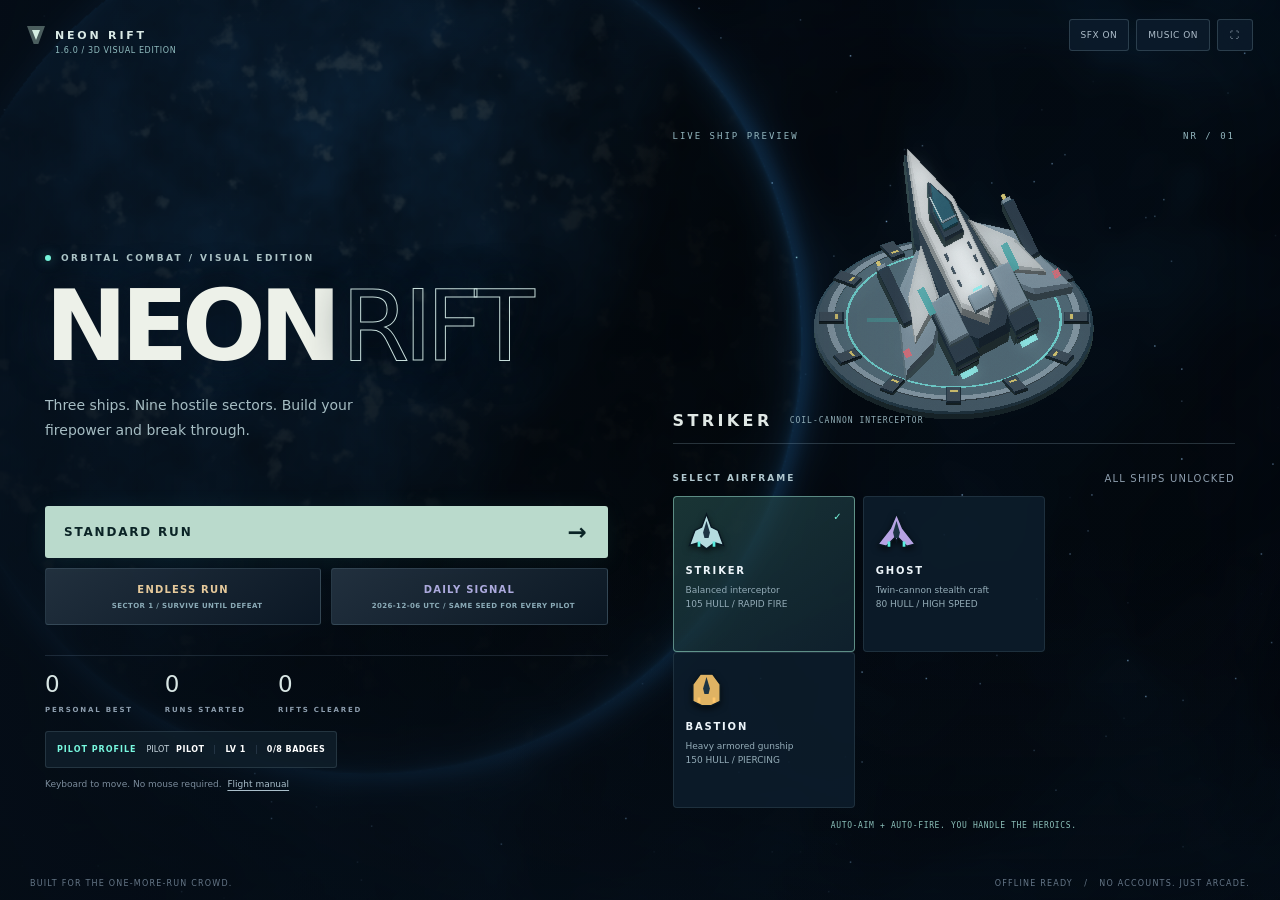
==== commit 5b397b84: "Ship tested 1.6 destinations, upgrade layout repairs and 4K rendering" ====
--- a/index.html
+++ b/index.html
@@ -6,7 +6,7 @@
 <meta name="theme-color" content="#080c16">
 <meta name="description" content="A complete, offline arcade survival game. Nine sectors. Three bosses. One more run.">
 <title>NEON RIFT - Arcade Survival</title>
-<meta name="application-version" content="1.5.0">
+<meta name="application-version" content="1.6.0">
 <link rel="icon" href="data:image/svg+xml,%3Csvg xmlns='http://www.w3.org/2000/svg' viewBox='0 0 64 64'%3E%3Crect width='64' height='64' rx='12' fill='%23080c16'/%3E%3Cpath d='M32 8 54 52 32 42 10 52Z' fill='%2317353b' stroke='%2378f8df' stroke-width='3'/%3E%3Cpath d='m32 22 6 15H26Z' fill='%23e3fff8'/%3E%3C/svg%3E">
 <style>
 :root{color-scheme:dark;--bg:#080c16;--panel:rgba(12,19,32,.95);--line:rgba(161,196,227,.15);--text:#edf5fa;--muted:#8d9eae;--cyan:#78f8df;--blue:#6eb8ff;--gold:#ffd78b;--pink:#ff678e;--font:Inter,ui-sans-serif,system-ui,-apple-system,BlinkMacSystemFont,"Segoe UI",sans-serif}
@@ -116,6 +116,95 @@
 
 @media(max-width:600px){body.nr15.mobile-controls .sector{max-width:none;left:50%;width:calc(100% - 26px);top:calc(159px + env(safe-area-inset-top,0px));}body.nr15.mobile-controls .sector-progress{width:100%;margin:0}body.nr15.mobile-controls #bossHud{top:calc(225px + env(safe-area-inset-top,0px));width:calc(100% - 52px)}body.nr15.mobile-controls #toast{top:calc(270px + env(safe-area-inset-top,0px));font-size:10px;max-width:85vw}body.nr15.mobile-controls #banner{top:38%}body.nr15.mobile-controls #touchHint{bottom:148px;font-size:8px}}
 
+/* 1.6: one scoped upgrade layout. No inherited absolute-positioned glyphs. */
+body.nr16{--nr-accent:#9de7dd}
+body.nr16 #upgradeScreen{height:var(--view-height,100dvh);padding:calc(86px + env(safe-area-inset-top,0px)) max(18px,env(safe-area-inset-right,0px)) calc(28px + env(safe-area-inset-bottom,0px)) max(18px,env(safe-area-inset-left,0px));align-items:flex-start;background:#06101ce8;backdrop-filter:blur(12px);overscroll-behavior:contain;overflow-y:auto;overflow-x:hidden;scroll-padding:90px 20px 30px;}
+body.nr16 #upgradeScreen .upgrade-panel{width:min(1080px,100%);max-width:100%;min-width:0;padding:28px;margin:auto;border-color:#6fa8af4f;box-shadow:0 20px 100px #0008;}
+body.nr16 #upgradeScreen .upgrade-header{display:flex;align-items:flex-start;justify-content:space-between;gap:18px;flex-wrap:wrap;margin:0 0 18px;}
+body.nr16 #upgradeScreen .upgrade-header>div:first-child{flex:1 1 240px;min-width:0;}
+body.nr16 #upgradeScreen .upgrade-header h2{font-size:clamp(24px,3vw,34px);line-height:1.2;margin:9px 0;letter-spacing:-.7px;overflow-wrap:anywhere;}
+body.nr16 #upgradeScreen .upgrade-header p{font-size:13px;line-height:1.6;margin:0;max-width:55ch;}
+body.nr16 #patchText{font:600 11px/1.5 ui-monospace,monospace;white-space:normal;flex:0 1 auto;padding:9px 11px;}
+body.nr16 #upgradeRoute{margin:0 0 21px;border-left:3px solid var(--nr-zone);padding:10px 15px;background:#0b202c;border-radius:0 4px 4px 0;}
+body.nr16 #upgradeDestination{font:650 11px/1.55 ui-monospace,monospace;letter-spacing:1px;color:#cef1e4;overflow-wrap:anywhere;}
+body.nr16 #upgradeRouteDescription{font:12px/1.6 var(--font);color:#a0bac8;margin:4px 0 0;}
+body.nr16 #upgradeCards{display:grid;grid-template-columns:repeat(3,minmax(0,1fr));gap:15px;align-items:stretch;min-width:0;}
+body.nr16 #upgradeScreen .upgrade-card{position:relative;display:grid;grid-template-columns:44px minmax(0,1fr) 24px;grid-template-rows:44px auto 1fr auto;grid-template-areas:'icon category key' 'name name name' 'description description description' 'rank rank rank';gap:13px 10px;align-items:start;align-content:start;min-width:0;min-height:264px;height:auto;padding:20px;margin:0;text-align:left;border:1px solid #71939f70;border-radius:9px;background:linear-gradient(145deg,#233d4b,#0b1d2c);touch-action:pan-y;overflow:visible;}
+body.nr16 #upgradeScreen .upgrade-card .upgrade-icon{position:static!important;inset:auto;grid-area:icon;display:grid;place-items:center;align-self:start;width:44px;height:44px;min-height:0;line-height:1;font:400 27px/1 var(--font);color:#bcebdd;background:#719eab15;border:1px solid #85b5bf32;border-radius:9px;margin:0;}
+body.nr16 #upgradeScreen .upgrade-card .key{position:static!important;inset:auto;grid-area:key;display:flex;justify-content:center;align-items:center;align-self:start;width:24px;height:24px;margin:0;padding:0;font:600 11px/1 var(--font);}
+body.nr16 #upgradeScreen .upgrade-card .category{grid-area:category;align-self:center;display:block;margin:0;padding:0;font:700 9px/1.55 var(--font);letter-spacing:1.2px;color:#a7dacd;min-width:0;overflow-wrap:anywhere;}
+body.nr16 #upgradeScreen .upgrade-card>strong{grid-area:name;margin:0;padding:0;min-width:0;max-width:100%;font:650 19px/1.3 var(--font);letter-spacing:-.3px;overflow-wrap:anywhere;}
+body.nr16 #upgradeScreen .upgrade-card>p{grid-area:description;margin:0;padding:0;max-width:100%;min-width:0;font:400 13px/1.6 var(--font);color:#b7ccd8;overflow-wrap:anywhere;}
+body.nr16 #upgradeScreen .upgrade-card .rank{grid-area:rank;display:flex;flex-wrap:wrap;align-items:center;justify-content:space-between;gap:8px;margin:2px 0 0;padding:13px 0 0;width:100%;min-width:0;font:600 10px/1.45 var(--font);letter-spacing:.3px;color:#c8dfdf;border-top:1px solid #71939f3c;}
+body.nr16 #upgradeScreen .rank-pips{display:flex;gap:4px;flex-shrink:0;}.nr16 #upgradeScreen .rank-pip{width:11px;height:3px;}
+body.nr16 #upgradeScreen .upgrade-card:hover{transform:none;border-color:#b8f1e0;background:linear-gradient(145deg,#2b4c59,#102632);}
+body.nr16 #upgradeScreen .upgrade-card:focus-visible{outline:2px solid #c3f4de;outline-offset:3px;}
+body.nr16 #upgradeScreen .upgrade-bottom{display:flex;flex-wrap:wrap;align-items:center;justify-content:space-between;gap:12px;margin:22px 0 0;font:12px/1.5 var(--font);}
+body.nr16 #rerollBtn{min-height:44px;padding:10px 16px;font-size:12px;}
+body.nr16.nr-upgrading #hud,body.nr16.nr-upgrading #banner,body.nr16.nr-upgrading #nrBossIntro,body.nr16.nr-upgrading #toast{display:none!important;}
+body.nr16 #nrBuild{font-size:8px;letter-spacing:.6px;}
+.nr16 .nr-graphics-setting{display:grid;grid-template-columns:auto minmax(0,190px);gap:12px;align-items:center;}
+.nr16 #graphicsSelect{width:100%;min-height:44px;min-width:0;padding:8px 10px;border:1px solid #668698;border-radius:5px;background:#132b3c;color:#d1efea;font:12px var(--font);}
+.nr16 #graphicsResolution{margin:0 0 7px;font:11px/1.6 ui-monospace,monospace;color:#b4decd;}
+.nr16 .nr-graphics-note{font-size:11px!important;line-height:1.6!important;margin:0 0 12px!important;}
+body.nr16 .sector-name{max-width:100%;overflow-wrap:anywhere;}
+#sectorTravel{position:fixed;inset:0;z-index:85;height:var(--view-height,100dvh);display:flex;align-items:center;justify-content:center;padding:24px;background:radial-gradient(ellipse at center,#143547 0,#060e1c 72%);overflow:auto;overscroll-behavior:contain;}
+.travel-card{position:relative;width:min(620px,100%);margin:auto;padding:clamp(22px,5vw,42px);background:#0c1b2bdf;border:1px solid #82b6bd50;border-radius:12px;box-shadow:0 25px 100px #0009;text-align:center;z-index:1;}
+.travel-kicker{font:600 12px/1.6 ui-monospace,monospace;letter-spacing:4px;color:var(--travel-accent);}
+.travel-departure{font:10px/1.6 ui-monospace,monospace;letter-spacing:1px;color:#819eaf;margin:14px 0;}.travel-departure span{display:block;color:#9ab4c5;}
+.travel-card h2{font:650 clamp(25px,4.7vw,40px)/1.1 var(--font);letter-spacing:-1px;color:#dfedf0;margin:24px 0 12px;overflow-wrap:anywhere;}
+#travelCoordinate{font:10px/1.5 ui-monospace,monospace;letter-spacing:2px;color:var(--travel-accent);}
+#travelSub{font:13px/1.65 var(--font);color:#a8bfcd;margin:18px auto;max-width:42ch;}
+#travelMap{display:flex;justify-content:center;gap:6px;margin:21px 0;}
+#travelMap>span{display:grid;place-items:center;flex:1;max-width:38px;height:31px;border-top:2px solid #3c5367;color:#617b91;font:10px/1 ui-monospace,monospace;}
+#travelMap>span.visited{border-color:#8eaec0;color:#8eaec0;}#travelMap>span.next{border-color:var(--travel-accent);color:#e9f6ed;background:#617f831f;}
+.travel-track{height:3px;background:#384c603b;margin:25px 0 12px;}.travel-track>div{height:100%;background:var(--travel-accent);width:0;}
+#travelPhase{font:10px/1.5 ui-monospace,monospace;color:#cbddd9;letter-spacing:2px;}
+#travelUpgrade{color:#81aaae;font:10px/1.5 ui-monospace,monospace;min-height:15px;margin:16px 0 20px;}
+.travel-actions{display:flex;gap:10px;flex-wrap:wrap;justify-content:center;}.travel-actions button{margin:0;flex:1 1 180px;min-height:44px;font-size:11px;}
+.travel-tunnel{position:fixed;inset:-30%;pointer-events:none;background:repeating-conic-gradient(from 5deg,transparent 0deg 9.3deg,#b5e4ed12 9.4deg 9.55deg,transparent 9.65deg 16deg);mask-image:radial-gradient(ellipse,transparent 13%,#000 90%);animation:nrTransit 2.4s ease-out infinite;}
+@keyframes nrTransit{from{transform:scale(.65);opacity:0;}30%{opacity:.7;}to{transform:scale(1.6);opacity:0;}}
+.nr-reduced .travel-tunnel,.nr-transit-paused .travel-tunnel{animation:none;opacity:.2;}.nr-reduced *{scroll-behavior:auto!important;}
+@media(max-width:700px){
+ body.nr16 #upgradeScreen .upgrade-panel{padding:18px 15px;}
+ body.nr16 #upgradeScreen .upgrade-header{gap:10px;margin-bottom:12px;}
+ body.nr16 #upgradeScreen .upgrade-header>div:first-child{flex-basis:100%;}
+ body.nr16 #upgradeScreen .upgrade-header p{font-size:12px;}
+ body.nr16 #patchText{font-size:10px;padding:7px 9px;}
+ body.nr16 #upgradeRoute{padding:9px 11px;margin-bottom:14px;}
+ body.nr16 #upgradeDestination{font-size:10px;letter-spacing:.6px;}
+ body.nr16 #upgradeCards{grid-template-columns:1fr;gap:12px;}
+ body.nr16 #upgradeScreen .upgrade-card{grid-template-areas:'icon category key' 'icon name name' 'description description description' 'rank rank rank';grid-template-columns:44px minmax(0,1fr) 24px;grid-template-rows:auto auto auto auto;gap:7px 11px;min-height:0;padding:16px;}
+ body.nr16 #upgradeScreen .upgrade-card>strong{font-size:17px;line-height:1.3;}
+ body.nr16 #upgradeScreen .upgrade-card>p{font-size:12px;line-height:1.6;margin-top:4px;}
+ body.nr16 #upgradeScreen .upgrade-card .rank{padding-top:10px;margin-top:4px;font-size:10px;}
+ body.nr16 #upgradeScreen .upgrade-card .category{font-size:9px;line-height:1.55;letter-spacing:.8px;}
+ body.nr16 #upgradeScreen .upgrade-bottom{font-size:11px;margin-top:16px;}
+ body.nr16 #nrBuild{font-size:7px;}
+ body.nr16 #sectorTravel{padding:16px;}.travel-card{padding:24px 20px;}
+ .nr16 .nr-graphics-setting{grid-template-columns:1fr minmax(0,175px);}
+}
+@media(max-height:500px) and (min-width:701px){
+ body.nr16 #upgradeScreen{padding-top:74px;}
+ body.nr16 #upgradeScreen .upgrade-panel{padding:18px;}
+ body.nr16 #upgradeScreen .upgrade-card{min-height:240px;padding:15px;gap:10px 8px;}
+ body.nr16 #upgradeScreen .upgrade-card>strong{font-size:16px;}
+ body.nr16 #upgradeScreen .upgrade-card>p{font-size:12px;}
+ .travel-card{padding:18px 25px;}.travel-card h2{margin:10px 0;}#travelMap,#travelSub{margin:10px 0;}.travel-departure{margin:7px 0;}.travel-track{margin-top:15px;}
+}
+@media(prefers-reduced-motion:reduce){.travel-tunnel{animation:none;opacity:.2;}body.nr16 .upgrade-card{transition:none!important;}}
+
+@media(max-width:700px){body.nr16 #upgradeScreen .upgrade-header p,body.nr16 #upgradeRouteDescription{display:none;}body.nr16 #upgradeScreen .upgrade-header{margin-bottom:10px;gap:8px;}body.nr16 #upgradeScreen .upgrade-header h2{margin:6px 0 3px;}body.nr16 #upgradeRoute{margin-bottom:12px;}body.nr16 #upgradeScreen .upgrade-card{padding:14px;gap:6px 10px;}}
+
+@media(min-width:2500px) and (min-height:1300px){
+ body.nr16 .panel{zoom:1.5;}body.nr16 .home-layout{max-width:1780px;gap:28px 100px;}body.nr16 .nr-intro h1{font-size:144px;}body.nr16 #nrShipPreview{height:360px;}body.nr16 .home-copy{font-size:18px;max-width:550px;}
+ body.nr16 .nr-modes #startBtn{height:68px;font-size:16px;}body.nr16 .nr-modes .v131-mode-grid .secondary{font-size:14px;min-height:76px;}body.nr16 .nr-hangar .rig{min-height:180px;}
+ body.nr16 .topbar .brand{font-size:18px;}body.nr16 .topbar .tool{height:46px;font-size:13px;}body.nr16 #nrBuild{font-size:10px;top:28px;}
+ body.nr16 .status{width:320px;padding:16px;}body.nr16 .status-top{font-size:13px;}body.nr16 .status-bottom{font-size:10px;}body.nr16 .score-block{padding:14px 20px;}body.nr16 .score-value{font-size:37px;}body.nr16 .score-label{font-size:12px;}
+ body.nr16 .sector{min-width:350px;padding:13px 20px;}body.nr16 .sector .tag{font-size:12px;}body.nr16 .sector-name{font-size:11px;}body.nr16 #runModeHud{font-size:10px;}body.nr16 #bossHud{top:132px;max-width:530px;width:530px;}body.nr16 #bossName{font-size:12px;}
+ body.nr16 .ability{min-width:170px;padding:16px 20px;}body.nr16 .ability strong{font-size:13px;}body.nr16 .ability small{font-size:11px;}
+}
+
 </style>
 <script>
 window.NEON_RIFT_ONLINE = {
@@ -298,7 +387,7 @@
   dpr = Math.min(ratio, Math.sqrt((coarse ? 1200000 : 6000000) / (W * H)));
   canvas.width = Math.round(W * dpr); canvas.height = Math.round(H * dpr);
   canvas.style.width = `${W}px`; canvas.style.height = `${H}px`;
-  zoom = clamp(Math.min(W / 1200, H / 780), coarse ? 0.55 : 0.66, 1.16);
+  zoom = clamp(Math.min(W / 1200, H / 780), coarse ? 0.55 : 0.66, coarse ? 1.16 : Math.max(1.16, Math.min(W / 1400, H / 860)));
   // Address-bar height changes do not interrupt an active steering pointer.
   if (Math.abs(oldW - W) > 2 || oldLandscape !== (W > H)) clearInput();
 }
@@ -987,9 +1076,9 @@
   if (u.id === 'shield') { player.shieldReady = true; player.shieldClock = 0; }
 }
 function applyChoice(index) {
-  if (state !== 'upgrade' || !choices[index]) return;
+  if (state !== 'upgrade' || !choices[index] || (typeof nr16Travel !== 'undefined' && nr16Travel.active)) return;
   const chosen = choices[index]; grantUpgrade(chosen); sfx('upgrade');
-  nextSector(); toast(`${chosen.name.toUpperCase()} ONLINE`, 2.0);
+  nr16TravelToNext(chosen.name);
 }
 function saveRecord() {
   if (!G) return;
@@ -1511,7 +1600,7 @@
 }
 $('fullBtn').addEventListener('click', toggleFullscreen);
 addEventListener('keydown', (event) => {
-  if (event.metaKey || event.ctrlKey || event.altKey) return;
+  if (event.metaKey || event.ctrlKey || event.altKey || /^(INPUT|TEXTAREA|SELECT)$/.test(event.target?.tagName || '')) return;
   const code = event.code;
   if (state === 'playing') {
     keys.add(code);
@@ -1634,7 +1723,7 @@
 
 function frame(timestamp) {
   const elapsed = Math.min(0.10, Math.max(0, (timestamp - (lastFrame || timestamp)) / 1000));
-  lastFrame = timestamp; ambientTime += elapsed;
+  lastFrame = timestamp; ambientTime += elapsed; nr16Tick(elapsed);
   // Fixed 60 Hz simulation gives consistent movement across 60/120/144/240 Hz displays.
   if (state === 'playing') {
     accumulator = Math.min(0.10, accumulator + elapsed);
@@ -2036,7 +2125,7 @@
 function cleanCheckpoint(raw) {
   if (!raw || raw.version !== 1 || Date.now() - Number(raw.savedAt || 0) > CHECKPOINT_MAX_AGE) return null;
   if (!raw.g || !raw.player || !Array.isArray(raw.choices)) return null;
-  if (!['standard','daily'].includes(raw.mode) || !RIGS[raw.player.rig]) return null;
+  if (!['standard','daily','endless'].includes(raw.mode) || !RIGS[raw.player.rig]) return null;
   return raw;
 }
 function loadCheckpoint() {
@@ -2044,11 +2133,11 @@
 }
 function clearCheckpoint() { try { localStorage.removeItem(CHECKPOINT_KEY); } catch (_) { /* Nothing to clear. */ } syncCheckpointButton(); }
 function saveCheckpoint() {
-  if (!G || !player || state !== 'upgrade' || G.endless || !choices.length || G.wave >= 9) return;
+  if (!G || !player || state !== 'upgrade' || !choices.length || (!G.endless && G.wave >= 9)) return;
   const checkpoint = {
     version: 1, savedAt: Date.now(), mode: activeMode, session: managedSession ? { ...managedSession, finalizing: false } : null,
     seed: G.seed >>> 0, challengeDate: G.challengeDate || null,
-    g: { elapsed: G.elapsed, wave: G.wave, completed: G.completed, kills: G.kills, score: G.score, combo: G.combo, comboTimer: G.comboTimer,
+    g: { endless: G.endless, won: G.won, careerFinalized: G.careerFinalized, elapsed: G.elapsed, wave: G.wave, completed: G.completed, kills: G.kills, score: G.score, combo: G.combo, comboTimer: G.comboTimer,
       maxCombo: G.maxCombo, rerolls: G.rerolls, recordStart: G.recordStart, damageTaken: G.damageTaken || 0, dashes: G.dashes || 0,
       overdrives: G.overdrives || 0, rngCalls: G.rngCalls || 0 },
     player: { rig: player.rig, hp: player.hp, energy: player.energy, shieldReady: player.shieldReady, shieldClock: player.shieldClock,
@@ -2064,7 +2153,7 @@
   selectedRig = checkpoint.player.rig;
   startRun(checkpoint.seed, true);
   if (!G || !player) return;
-  Object.assign(G, checkpoint.g, { seed: checkpoint.seed >>> 0, mode: checkpoint.mode, challengeDate: checkpoint.challengeDate, clearing: true, boss: null, bossDefeated: false, finishTime: 0 });
+  Object.assign(G, checkpoint.g, { seed: checkpoint.seed >>> 0, mode: checkpoint.mode, endless: checkpoint.mode === 'endless' || !!checkpoint.g.endless, careerFinalized: !!checkpoint.g.careerFinalized, challengeDate: checkpoint.challengeDate, clearing: true, boss: null, bossDefeated: false, finishTime: 0 });
   player.upgrades = { ...checkpoint.player.upgrades }; recalc();
   player.hp = clamp(Number(checkpoint.player.hp) || player.maxHp, 1, player.maxHp); player.energy = clamp(Number(checkpoint.player.energy) || 0, 0, 100);
   player.shieldReady = Boolean(checkpoint.player.shieldReady); player.shieldClock = Math.max(0, Number(checkpoint.player.shieldClock) || 0);
@@ -2073,7 +2162,7 @@
   choices = checkpoint.choices.map((id) => ALL_UPGRADES.find((item) => item.id === id)).filter(Boolean).slice(0, 3);
   state = 'upgrade'; showScreen('upgradeScreen');
   $('upgradeTag').textContent = `CHECKPOINT RESTORED / SECTOR ${String(G.wave).padStart(2, '0')} SECURED`;
-  $('patchText').textContent = `RESUME / ${activeMode === 'daily' ? 'DAILY SIGNAL' : 'STANDARD RUN'}`;
+  $('patchText').textContent = `RESUME / ${activeMode === 'daily' ? 'DAILY SIGNAL' : activeMode === 'endless' ? 'ENDLESS RUN' : 'STANDARD RUN'}`;
   renderUpgradeCards(); refreshHUD(); syncRunModeHud();
   void sendRunEvent('run_resume', { saved_seconds: Math.round(G.elapsed), choices: choices.map((item) => item.id) }, G.wave);
 }
@@ -2221,7 +2310,7 @@
 const offerUpgradeV12 = offerUpgrade;
 offerUpgrade = function offerUpgradeV13() {
   offerUpgradeV12();
-  if (!G?.endless) {
+  if (G) {
     saveCheckpoint();
     void sendRunEvent('sector_clear', { score: Math.floor(G.score), kills: G.kills, damage_taken: Math.round(G.damageTaken || 0), modifier: G.modifier?.id || 'clear' }, G.wave);
   }
@@ -2268,7 +2357,7 @@
 queueMicrotask(() => { ensureV13UI(); applyCareerTheme(); syncCheckpointButton(); });
 
 // NEON RIFT 1.3.1 - louder mobile mix, callsign onboarding and visible ranked Endless mode.
-const V131_VERSION = '1.5.0';
+const V131_VERSION = '1.6.0';
 const PILOT_CONFIRM_KEY = 'neon-rift-pilot-confirmed-v1';
 let pendingPilotMode = null;
 let v131Limiter = null;
@@ -2492,7 +2581,7 @@
     disc(x,y,z,r,h,c,n=20,bevel=0){return this.prism(Array.from({length:n},(_,i)=>[x+Math.cos(i/n*Math.PI*2)*r,y+Math.sin(i/n*Math.PI*2)*r]),z,h,c,bevel);}
     glow(x,y,z,w,l,c,e=1.7,angle=0){let cc=Math.cos(angle),ss=Math.sin(angle);let ps=[[-w/2,-l/2],[w/2,-l/2],[w/2,l/2],[-w/2,l/2]].map(p=>[x+p[0]*cc-p[1]*ss,y+p[0]*ss+p[1]*cc,z]);this.face(ps,c,e);return this;}
     ring(x,y,z,r,width,depth,c,n=64,begin=0,end=Math.PI*2,e=0){for(let i=0;i<n;i++){let a=begin+(end-begin)*i/n,b=begin+(end-begin)*(i+1)/n;let ro=r+width/2,ri=r-width/2;let p=[[x+Math.cos(a)*ri,y+Math.sin(a)*ri],[x+Math.cos(a)*ro,y+Math.sin(a)*ro],[x+Math.cos(b)*ro,y+Math.sin(b)*ro],[x+Math.cos(b)*ri,y+Math.sin(b)*ri]];if(e)this.face(p.map(p=>[...p,z+depth]),c,e);else this.prism(p,z,depth,c,0);}return this;}
-    sphere(x,y,z,r,c,e=0,n=16,rows=8,flatten=1){for(let j=0;j<rows;j++)for(let i=0;i<n;i++){let points=[];for(let[a,b]of[[i,j],[i+1,j],[i+1,j+1],[i,j+1]]){let th=b/rows*Math.PI,ph=a/n*Math.PI*2;points.push([x+r*Math.sin(th)*Math.cos(ph),y+r*Math.sin(th)*Math.sin(ph),z+r*Math.cos(th)*flatten]);}this.face(points.reverse(),c,e);}return this;}
+    sphere(x,y,z,r,c,e=0,n=16,rows=8,flatten=1){for(let j=0;j<rows;j++)for(let i=0;i<n;i++){let points=[];for(let[a,b]of[[i,j],[i+1,j],[i+1,j+1],[i,j+1]]){let th=b/rows*Math.PI,ph=a/n*Math.PI*2;points.push([x+r*Math.sin(th)*Math.cos(ph),y+r*Math.sin(th)*Math.sin(ph),z+r*Math.cos(th)*flatten]);}if(j===0)points.splice(0,1);else if(j===rows-1)points.splice(2,1);this.face(points.reverse(),c,e);}return this;}
     add(other,m=identity()){let start=this.vertices.length/10;for(let i=0;i<other.vertices.length;i+=10){let v=other.vertices;let p=point(m,v.slice(i,i+3));let n=norm([m[0]*v[i+3]+m[4]*v[i+4]+m[8]*v[i+5],m[1]*v[i+3]+m[5]*v[i+4]+m[9]*v[i+5],m[2]*v[i+3]+m[6]*v[i+4]+m[10]*v[i+5]]);this.vertices.push(...p,...n,...v.slice(i+6,i+10));}for(const i of other.indices)this.indices.push(start+i);return this;}
   }
   const vertex=`#version 300 es
@@ -2500,13 +2589,14 @@
 layout(location=0) in vec3 position;layout(location=1) in vec3 normal;layout(location=2) in vec3 color;layout(location=3) in float emissive;
 layout(location=4) in mat4 model;layout(location=8) in vec4 info;
 uniform mat4 vp;out vec3 p,n,c;out vec4 extra;out float glow;out vec2 shadowUV;
-void main(){vec4 world=model*vec4(position,1.);p=world.xyz;n=normalize(mat3(model)*normal);c=color;glow=emissive;extra=info;shadowUV=position.xy;gl_Position=vp*world;}`;
+void main(){vec4 world=model*vec4(position,1.);p=world.xyz;n=normalize(transpose(inverse(mat3(model)))*normal);c=color;glow=emissive;extra=info;shadowUV=position.xy;gl_Position=vp*world;}`;
   const fragment=`#version 300 es
 precision highp float;in vec3 p,n,c;in vec4 extra;in float glow;in vec2 shadowUV;out vec4 outColor;
-uniform vec3 accent,eye;uniform float time;
+uniform vec3 accent,eye;uniform float time,zone;
 float hash(vec3 v){return fract(sin(dot(v,vec3(127.1,311.7,74.7)))*43758.5453);}
 void main(){if(extra.z>.5){float a=extra.w*(1.-smoothstep(.12,1.,length(shadowUV)));outColor=vec4(.002,.008,.014,a);return;}vec3 N=normalize(n);vec3 V=normalize(vec3(0.,.65,1.));vec3 L=normalize(vec3(-.5,-.6,1.));vec3 H=normalize(V+L);float d=max(dot(N,L),0.);float spec=pow(max(dot(N,H),0.),40.);float rim=pow(1.-max(dot(N,V),0.),3.);vec3 base=pow(c,vec3(2.2));
-float grain=hash(floor(p*1.7));base*=.96+grain*.075;
+float grain=hash(floor(p*1.7));base*=.97+grain*.055;
+if(p.z< -60.){float scratch=sin(p.x*.064+sin(p.y*.048)*2.3);if(zone>.5&&zone<1.5){float ice=pow(abs(scratch),18.);base=mix(base,base*vec3(.68,.91,1.03),ice*.38);}else if(zone>3.5&&zone<5.5){vec2 grid=abs(fract(p.xy/37.)-.5);float seam=smoothstep(.455,.486,max(grid.x,grid.y));base*=1.-seam*.14;}else if(zone>6.5&&zone<7.5){base*=.96+.04*sin(p.x*.055+p.y*.09);}}
 vec3 lit=base*(.23+d*1.8)+vec3(.72,.85,.91)*spec*.12+accent*rim*.085;
 float ambientShadow=clamp(.65+N.z*.35,0.,1.);lit*=ambientShadow;
 if(glow>0.)lit=base*(1.05+glow*.7);lit+=base*glow*.25;
@@ -2517,14 +2607,30 @@
   const quadVS=`#version 300 es
 precision highp float;out vec2 uv;void main(){vec2 a=vec2((gl_VertexID<<1)&2,gl_VertexID&2);uv=a;gl_Position=vec4(a*2.-1.,0.,1.);}`;
   const skyFS=`#version 300 es
-precision highp float;in vec2 uv;out vec4 outColor;uniform vec2 resolution,offset;uniform float time,zone;uniform vec3 accent;
-float hash(vec2 p){return fract(sin(dot(p,vec2(127.1,311.7)))*43758.5453);}float noise(vec2 p){vec2 i=floor(p),f=fract(p);f=f*f*(3.-2.*f);return mix(mix(hash(i),hash(i+vec2(1,0)),f.x),mix(hash(i+vec2(0,1)),hash(i+1.),f.x),f.y);}float fbm(vec2 p){float n=0.,a=.5;for(int i=0;i<4;i++){n+=noise(p)*a;p=mat2(.8,.6,-.6,.8)*p*2.05;a*=.5;}return n;}
-void main(){vec2 q=(uv-.5)*vec2(resolution.x/resolution.y,1.);vec2 cloud=q*2.8+offset*.000055+vec2(time*.001,0.);float f=fbm(cloud+fbm(cloud*1.4));vec3 fog=zone<.5?vec3(.035,.14,.23):zone<1.5?vec3(.24,.085,.042):zone<2.5?vec3(.115,.037,.19):vec3(.11,.038,.15);vec3 col=vec3(.006,.014,.03)+fog*pow(f,2.)*1.35;
-for(int layer=0;layer<2;layer++){vec2 stars=(q+offset*(.000022+float(layer)*.00002))*vec2(160.+float(layer)*90.);vec2 id=floor(stars),cell=fract(stars)-.5;float h=hash(id+float(layer)*37.);float d=length(cell);float s=smoothstep(.12,.01,d)*step(.991,h);col+=vec3(.55,.71,.85)*s*(.4+h)*(.85+.15*sin(time*.4+h*100.));}
-if(zone<2.5){vec2 pc=q-(zone<.5?vec2(-.31,.12):zone<1.5?vec2(.40,-.08):vec2(-.30,-.1))-offset*.000018;float radius=zone<.5?.51:zone<1.5?.46:.49;float r=length(pc);float atmosphere=exp(-max(0.,r-radius)*74.)*smoothstep(radius-.03,radius+.013,r);vec3 at=zone<.5?vec3(.10,.40,.66):zone<1.5?vec3(.69,.28,.085):vec3(.40,.18,.75);col+=at*atmosphere*.7;
-if(r<radius){float z=sqrt(max(0.,radius*radius-r*r));vec3 normal=normalize(vec3(pc/radius,z/radius));float lighting=max(dot(normal,normalize(vec3(-.6,.48,.35))),0.);float terrain=fbm(pc*16.+offset*.000004);float cl=fbm(pc*38.+vec2(time*.001,0));vec3 land=zone<.5?mix(vec3(.035,.09,.15),vec3(.22,.32,.28),smoothstep(.37,.64,terrain)):zone<1.5?mix(vec3(.14,.053,.036),vec3(.42,.26,.14),terrain):mix(vec3(.048,.023,.082),vec3(.22,.12,.28),terrain);land=mix(land,vec3(.63,.70,.69),smoothstep(.58,.79,cl)*.6);col=land*(.12+lighting*1.7)+at*pow(1.-normal.z,5.)*.8;}}
-else{vec2 pc=q-vec2(.0,.04)-offset*.000012;float r=length(pc),angle=atan(pc.y,pc.x);float rr=.20;float ring=exp(-abs(r-rr)*94.);float halo=exp(-abs(r-rr)*12.)*.16;vec2 disk=pc*vec2(1.,3.6);float dr=length(disk);float band=exp(-abs(dr-.31)*48.)*(.65+fbm(vec2(angle*4.,r*65.-time*.02)));vec3 fire=mix(vec3(.46,.18,.95),vec3(1.,.63,.22),smoothstep(-.3,.4,pc.x));col+=fire*(ring*1.6+halo+band*.8);if(r<rr*.90)col*=smoothstep(rr*.40,rr*.91,r)*.08;}
-col*=1.-dot(uv-.5,uv-.5)*.4;outColor=vec4(col,1.);}`;
+precision highp float;
+in vec2 uv;out vec4 outColor;
+uniform vec2 resolution,offset;uniform float time,zone;uniform vec3 accent;
+uniform vec3 nebulaColor,planetColor,planetPosition;
+float hash(vec2 p){return fract(sin(dot(p,vec2(127.1,311.7)))*43758.5453);}
+float noise(vec2 p){vec2 i=floor(p),f=fract(p);f=f*f*(3.-2.*f);return mix(mix(hash(i),hash(i+vec2(1,0)),f.x),mix(hash(i+vec2(0,1)),hash(i+1.),f.x),f.y);}
+float fbm(vec2 p){float n=0.,a=.5;for(int i=0;i<4;i++){n+=noise(p)*a;p=mat2(.8,.6,-.6,.8)*p*2.05;a*=.5;}return n;}
+void main(){vec2 q=(uv-.5)*vec2(resolution.x/resolution.y,1.);vec2 cloud=q*2.8+offset*.000055+vec2(time*.001,0.);float f=fbm(cloud+fbm(cloud*1.4));vec3 col=vec3(.006,.012,.026)+nebulaColor*pow(f,2.)*.85;
+for(int layer=0;layer<2;layer++){vec2 stars=(q+offset*(.000022+float(layer)*.00002))*vec2(160.+float(layer)*90.);vec2 id=floor(stars),cell=fract(stars)-.5;float h=hash(id+float(layer)*37.);float star=(1.-smoothstep(.008,.08,length(cell)))*step(.991,h);col+=vec3(.55,.71,.85)*star*(.4+h)*(.88+.12*sin(time*.4+h*100.));}
+vec2 pc=q-planetPosition.xy-offset*.000018;float r=length(pc),radius=planetPosition.z;
+if(zone<7.5){
+ float atmosphere=exp(-max(0.,r-radius)*74.)*smoothstep(radius-.022,radius+.014,r);col+=planetColor*atmosphere*.55;
+ if(r<radius){float z=sqrt(max(0.,radius*radius-r*r));vec3 N=normalize(vec3(pc/radius,z/radius));float light=max(dot(N,normalize(vec3(-.6,.5,.4))),0.);float terrain=fbm(pc*17.+vec2(zone*2.7,0.));float clouds=fbm(pc*39.+vec2(time*.001,zone));vec3 land=mix(planetColor*.23,planetColor*.8,terrain);
+ if(zone>.5&&zone<1.5){land=mix(vec3(.18,.31,.39),vec3(.61,.75,.83),terrain);land+=vec3(.12,.20,.23)*pow(abs(sin(pc.y*90.+terrain*13.)),22.);}
+ else if(zone>1.5&&zone<2.5){land=mix(vec3(.53,.12,.018),vec3(1.,.61,.18),terrain);light=.55+light*.40;}
+ else if(zone>4.5&&zone<5.5){float cracks=pow(1.-abs(sin(terrain*28.+pc.x*45.)),8.);land+=vec3(.85,.13,.008)*cracks;}
+ else{land=mix(land,vec3(.57,.65,.65),smoothstep(.60,.78,clouds)*.45);}
+ col=land*(.1+light*1.1)+planetColor*pow(1.-N.z,5.)*.50;
+ }
+ if(zone>3.5&&zone<4.5){vec2 ring=pc*vec2(1.,3.8);float d=length(ring);float band=smoothstep(radius*1.03,radius*1.18,d)*(1.-smoothstep(radius*1.62,radius*1.77,d));if(pc.y<0.||r>radius){col+=vec3(.27,.33,.15)*band*(.65+.35*sin(d*220.));}}
+ if(zone>6.5){float ribbon=exp(-abs(q.y-.2*sin(q.x*3.4+f*2.)+.16)*19.);col+=vec3(.14,.08,.24)*ribbon;vec2 moon=q-vec2(-.3,.32);float mr=length(moon);if(mr<.07)col=vec3(.15,.16,.22)*(.2+max(0.,-moon.x/.07));}
+}else{float ring=exp(-abs(r-radius)*94.);float halo=exp(-abs(r-radius)*12.)*.10;vec2 disk=pc*vec2(1.,3.6);float dr=length(disk),a=atan(pc.y,pc.x);float band=exp(-abs(dr-.31)*48.)*(.65+fbm(vec2(a*4.,r*65.-time*.02)));vec3 fire=mix(vec3(.32,.12,.72),vec3(1.,.56,.19),smoothstep(-.3,.4,pc.x));col+=fire*(ring*1.35+halo+band*.7);if(r<radius*.90)col*=smoothstep(radius*.40,radius*.91,r)*.06;}
+col*=1.-dot(uv-.5,uv-.5)*.24;outColor=vec4(col,1.);}
+`;
   const bloomFS=`#version 300 es
 precision highp float;in vec2 uv;out vec4 outColor;uniform sampler2D source;uniform vec2 delta;uniform int extract;
 void main(){vec3 c=texture(source,uv).rgb*.227;c+=texture(source,uv+delta*1.3846).rgb*.3162;c+=texture(source,uv-delta*1.3846).rgb*.3162;c+=texture(source,uv+delta*3.2308).rgb*.0703;c+=texture(source,uv-delta*3.2308).rgb*.0703;if(extract==1)c*=smoothstep(.60,.96,max(c.r,max(c.g,c.b)));outColor=vec4(c,1.);}`;
@@ -2532,22 +2638,37 @@
 precision highp float;in vec2 uv;out vec4 outColor;uniform sampler2D scene,bloom;uniform vec2 resolution;uniform float pulse,hurt,bloomAmount;uniform vec4 impacts[4];
 void main(){vec2 sampleUV=uv;for(int i=0;i<4;i++){vec2 d=(uv-impacts[i].xy)*vec2(resolution.x/resolution.y,1.);float r=length(d);float band=exp(-pow((r-impacts[i].z)*65.,2.));sampleUV+=normalize(d+vec2(.00001))*vec2(resolution.y/resolution.x,1.)*band*impacts[i].w;}vec2 px=1./resolution;vec3 c=texture(scene,sampleUV).rgb;vec3 n=texture(scene,sampleUV+vec2(0,px.y)).rgb,s=texture(scene,sampleUV-vec2(0,px.y)).rgb,e=texture(scene,sampleUV+vec2(px.x,0)).rgb,w=texture(scene,sampleUV-vec2(px.x,0)).rgb;float l=dot(c,vec3(.299,.587,.114)),maxL=max(max(dot(n,vec3(.333)),dot(s,vec3(.333))),max(dot(e,vec3(.333)),dot(w,vec3(.333))));float minL=min(min(dot(n,vec3(.333)),dot(s,vec3(.333))),min(dot(e,vec3(.333)),dot(w,vec3(.333))));c=mix(c,(n+s+e+w)*.25,clamp((maxL-minL-.20)*.45,0.,.3));c+=texture(bloom,uv).rgb*bloomAmount;float edge=pow(length((uv-.5)*1.45),3.);c+=vec3(.02,.12,.13)*pulse*edge;c=mix(c,vec3(.5,.025,.04),edge*hurt*.42);outColor=vec4(c,1.);}`;
   class Engine {
-    constructor(canvas){this.canvas=canvas;this.gl=canvas.getContext('webgl2',{alpha:false,antialias:false,depth:true,stencil:false,powerPreference:'high-performance'});if(!this.gl)throw Error('WebGL 2 unavailable');let g=this.gl;this.program=this.compile(vertex,fragment);this.sky=this.compile(quadVS,skyFS);this.blur=this.compile(quadVS,bloomFS);this.final=this.compile(quadVS,finalFS);this.empty=g.createVertexArray();this.targets=[];this.models=new Map();this.batches=new Map();this.max=g.getParameter(g.MAX_TEXTURE_SIZE);this.w=0;this.h=0;this.quality='auto';this.drawCalls=0;this.triangles=0;this.enabled=true;this.lastError=null;this.targetSize=0;this.instanceBuffers=[];this.lastZone=-1;}
+    constructor(canvas){this.canvas=canvas;this.gl=canvas.getContext('webgl2',{alpha:false,antialias:false,depth:true,stencil:false,powerPreference:'high-performance'});if(!this.gl)throw Error('WebGL 2 unavailable');let g=this.gl;this.program=this.compile(vertex,fragment);this.sky=this.compile(quadVS,skyFS);this.blur=this.compile(quadVS,bloomFS);this.final=this.compile(quadVS,finalFS);this.empty=g.createVertexArray();this.targets=[];this.models=new Map();this.batches=new Map();this.max=Math.min(g.getParameter(g.MAX_TEXTURE_SIZE),g.getParameter(g.MAX_RENDERBUFFER_SIZE),...g.getParameter(g.MAX_VIEWPORT_DIMS));this.w=0;this.h=0;this.quality='auto';this.drawCalls=0;this.triangles=0;this.enabled=true;this.lastError=null;this.targetSize=0;this.instanceBuffers=[];this.lastZone=-1;}
     compile(v,f){let g=this.gl,p=g.createProgram();for(let[type,code]of[[g.VERTEX_SHADER,v],[g.FRAGMENT_SHADER,f]]){let s=g.createShader(type);g.shaderSource(s,code);g.compileShader(s);if(!g.getShaderParameter(s,g.COMPILE_STATUS)){let message=g.getShaderInfoLog(s);g.deleteShader(s);g.deleteProgram(p);throw Error(message);}g.attachShader(p,s);g.deleteShader(s);}g.linkProgram(p);if(!g.getProgramParameter(p,g.LINK_STATUS))throw Error(g.getProgramInfoLog(p));return{p,u:new Map()};}
     use(p){this.gl.useProgram(p.p);this.current=p;}
     uniform(name,type,value){let p=this.current,g=this.gl;if(!p.u.has(name))p.u.set(name,g.getUniformLocation(p.p,name));let u=p.u.get(name);if(u===null)return;if(type==='m')g.uniformMatrix4fv(u,false,value);else if(type===2)g.uniform2fv(u,value);else if(type===3)g.uniform3fv(u,value);else if(type===4)g.uniform4fv(u,value);else if(type==='i')g.uniform1i(u,value);else g.uniform1f(u,value);}
     mesh(name,model){let g=this.gl,vao=g.createVertexArray(),v=g.createBuffer(),idx=g.createBuffer(),inst=g.createBuffer();g.bindVertexArray(vao);g.bindBuffer(g.ARRAY_BUFFER,v);g.bufferData(g.ARRAY_BUFFER,new Float32Array(model.vertices),g.STATIC_DRAW);g.bindBuffer(g.ELEMENT_ARRAY_BUFFER,idx);g.bufferData(g.ELEMENT_ARRAY_BUFFER,new Uint32Array(model.indices),g.STATIC_DRAW);let sizes=[3,3,3,1],off=0;for(let i=0;i<4;i++){g.enableVertexAttribArray(i);g.vertexAttribPointer(i,sizes[i],g.FLOAT,false,40,off*4);off+=sizes[i];}g.bindBuffer(g.ARRAY_BUFFER,inst);g.bufferData(g.ARRAY_BUFFER,80*100,g.DYNAMIC_DRAW);for(let i=4;i<9;i++){g.enableVertexAttribArray(i);g.vertexAttribPointer(i,4,g.FLOAT,false,80,(i-4)*16);g.vertexAttribDivisor(i,1);}let mesh={vao,v,idx,inst,count:model.indices.length};this.models.set(name,mesh);return mesh;}
     destroyMesh(name){const m=this.models.get(name);if(!m)return;const g=this.gl;g.deleteVertexArray(m.vao);g.deleteBuffer(m.v);g.deleteBuffer(m.idx);g.deleteBuffer(m.inst);this.models.delete(name);}
     target(w,h,depth=false){let g=this.gl,t=g.createTexture(),f=g.createFramebuffer(),d=null;g.bindTexture(g.TEXTURE_2D,t);g.texImage2D(g.TEXTURE_2D,0,g.RGBA8,w,h,0,g.RGBA,g.UNSIGNED_BYTE,null);g.texParameteri(g.TEXTURE_2D,g.TEXTURE_MIN_FILTER,g.LINEAR);g.texParameteri(g.TEXTURE_2D,g.TEXTURE_MAG_FILTER,g.LINEAR);g.texParameteri(g.TEXTURE_2D,g.TEXTURE_WRAP_S,g.CLAMP_TO_EDGE);g.texParameteri(g.TEXTURE_2D,g.TEXTURE_WRAP_T,g.CLAMP_TO_EDGE);g.bindFramebuffer(g.FRAMEBUFFER,f);g.framebufferTexture2D(g.FRAMEBUFFER,g.COLOR_ATTACHMENT0,g.TEXTURE_2D,t,0);if(depth){d=g.createRenderbuffer();g.bindRenderbuffer(g.RENDERBUFFER,d);g.renderbufferStorage(g.RENDERBUFFER,g.DEPTH_COMPONENT16,w,h);g.framebufferRenderbuffer(g.FRAMEBUFFER,g.DEPTH_ATTACHMENT,g.RENDERBUFFER,d);}if(g.checkFramebufferStatus(g.FRAMEBUFFER)!==g.FRAMEBUFFER_COMPLETE){g.deleteTexture(t);g.deleteFramebuffer(f);if(d)g.deleteRenderbuffer(d);throw Error('Render target unsupported');}return{t,f,d,w,h};}
-    resize(w,h,mobile){let budget=this.quality==='low'?520000:mobile?850000:1900000;let scale=Math.min(devicePixelRatio||1,mobile?1.5:1.25,Math.sqrt(budget/(w*h)),this.max/w,this.max/h);let nw=Math.max(2,Math.round(w*scale)),nh=Math.max(2,Math.round(h*scale));if(nw===this.w&&nh===this.h)return;let g=this.gl;let next=[];try{next.push(this.target(nw,nh,true));next.push(this.target(Math.ceil(nw/4),Math.ceil(nh/4)));next.push(this.target(Math.ceil(nw/4),Math.ceil(nh/4)));}catch(e){for(let t of next){g.deleteTexture(t.t);g.deleteFramebuffer(t.f);if(t.d)g.deleteRenderbuffer(t.d);}throw e;}for(let t of this.targets){g.deleteTexture(t.t);g.deleteFramebuffer(t.f);if(t.d)g.deleteRenderbuffer(t.d);}this.targets=next;this.w=nw;this.h=nh;this.canvas.width=nw;this.canvas.height=nh;}
-    ready(force=false){const g=this.gl;if(!this.fence)return true;if(force)g.finish();const status=g.clientWaitSync(this.fence,0,0);if(status===g.TIMEOUT_EXPIRED)return false;g.deleteSync(this.fence);this.fence=null;return true;}
+    resize(w,h,mobile){
+      const uhd=this.quality==='ultra',high=this.quality==='high';
+      const budget=uhd?8294400:high?3686400:this.quality==='low'?520000:mobile?1100000:2304000;
+      const requested=Math.min(devicePixelRatio||1,uhd?3:high?2:mobile?1.75:1.5);
+      let scale=Math.min(requested,Math.sqrt(budget/(w*h)),this.max/w,this.max/h);
+      let nw=Math.max(2,Math.floor(w*scale)),nh=Math.max(2,Math.floor(h*scale));
+      if(nw===this.w&&nh===this.h)return;
+      const g=this.gl;let next=[],failure=null;
+      const drop=t=>{g.deleteTexture(t.t);g.deleteFramebuffer(t.f);if(t.d)g.deleteRenderbuffer(t.d);};
+      for(let attempt=0;attempt<3;attempt++){
+        try{next.push(this.target(nw,nh,true));next.push(this.target(Math.ceil(nw/4),Math.ceil(nh/4)));next.push(this.target(Math.ceil(nw/4),Math.ceil(nh/4)));const bgScale=Math.min(1,Math.sqrt((mobile?360000:700000)/(nw*nh)));next.push(this.target(Math.max(2,Math.floor(nw*bgScale)),Math.max(2,Math.floor(nh*bgScale))));failure=null;break;}
+        catch(e){failure=e;for(const t of next)drop(t);next=[];nw=Math.max(2,Math.floor(nw*.7));nh=Math.max(2,Math.floor(nh*.7));for(let i=0;i<16&&g.getError()!==g.NO_ERROR;i++){} }
+      }
+      if(failure)throw failure;
+      for(const t of this.targets)drop(t);this.targets=next;this.w=nw;this.h=nh;this.canvas.width=nw;this.canvas.height=nh;
+    }
+    ready(force=false){const g=this.gl;if(!this.fence)return true;if(force){g.finish();g.deleteSync(this.fence);this.fence=null;return true;}const status=g.clientWaitSync(this.fence,0,0);if(status===g.TIMEOUT_EXPIRED)return false;g.deleteSync(this.fence);this.fence=null;return true;}
     begin(){this.batches.clear();}
     add(name,x,y,z=0,yaw=0,s=1,hit=0,energy=0,alpha=1,sy=s,sz=s,pitch=0){let batch=this.batches.get(name);if(!batch){batch=[];this.batches.set(name,batch);}batch.push(...matrix(x,y,z,yaw,s,sy,sz,pitch),hit,energy,0,alpha);}
     shadow(name,x,y,yaw,s,alpha){const key='softShadow';let batch=this.batches.get(key);if(!batch){batch=[];this.batches.set(key,batch);}const boss=name.startsWith('boss'),w=boss?90:name==='brute'?32:26,h=boss?72:31;batch.push(...matrix(x,y,-55,yaw,s*w,s*h,.002),0,0,1,alpha*.68);}
     quad(){this.gl.bindVertexArray(this.empty);this.gl.drawArrays(this.gl.TRIANGLES,0,3);this.drawCalls++;}
     tex(texture,unit){let g=this.gl;g.activeTexture(g.TEXTURE0+unit);g.bindTexture(g.TEXTURE_2D,texture);}
-    render({width,height,cx,cy,zoom,time,zone,accent,pulse=0,hurt=0,mobile=false,impacts=[]}){if(!this.enabled)return;this.resize(width,height,mobile);let g=this.gl,[scene,a,b]=this.targets;this.drawCalls=0;this.triangles=0;g.bindFramebuffer(g.FRAMEBUFFER,scene.f);g.viewport(0,0,this.w,this.h);g.clearColor(.015,.025,.04,1);g.clear(g.COLOR_BUFFER_BIT|g.DEPTH_BUFFER_BIT);g.disable(g.DEPTH_TEST);g.disable(g.CULL_FACE);g.disable(g.BLEND);this.use(this.sky);this.uniform('resolution',2,[width,height]);this.uniform('offset',2,[cx-1200,cy-900]);this.uniform('time',1,time);this.uniform('zone',1,zone);this.uniform('accent',3,C(accent));this.quad();g.enable(g.DEPTH_TEST);g.enable(g.CULL_FACE);g.frontFace(g.CW);g.depthFunc(g.LEQUAL);g.enable(g.BLEND);g.blendFunc(g.SRC_ALPHA,g.ONE_MINUS_SRC_ALPHA);this.use(this.program);
-      let sx=2*zoom/width,sy=2*zoom/height;let vp=new Float32Array([sx,0,0,0,0,-sy,-.00008,0,0,sy*.62,-.001,0,-cx*sx,cy*sy,cy*.00008,1]);this.uniform('vp','m',vp);this.uniform('time',1,time);this.uniform('accent',3,C(accent));
+    render({width,height,cx,cy,zoom,time,zone,accent,pulse=0,hurt=0,mobile=false,impacts=[],location=null}){if(!this.enabled)return;this.resize(width,height,mobile);let g=this.gl,[scene,a,b,background]=this.targets;this.drawCalls=0;this.triangles=0;g.bindFramebuffer(g.FRAMEBUFFER,scene.f);g.viewport(0,0,this.w,this.h);g.clearColor(.015,.025,.04,1);g.clear(g.COLOR_BUFFER_BIT|g.DEPTH_BUFFER_BIT);g.disable(g.DEPTH_TEST);g.disable(g.CULL_FACE);g.disable(g.BLEND);this.use(this.sky);g.bindFramebuffer(g.FRAMEBUFFER,background.f);g.viewport(0,0,background.w,background.h);this.uniform('resolution',2,[width,height]);this.uniform('offset',2,[cx-1200,cy-900]);this.uniform('time',1,time);this.uniform('zone',1,zone);this.uniform('accent',3,C(accent));this.uniform('nebulaColor',3,location?.sky||[.035,.15,.23]);this.uniform('planetColor',3,location?.planet||[.12,.38,.61]);this.uniform('planetPosition',3,location?.position||[-.3,.12,.48]);this.quad();g.bindFramebuffer(g.READ_FRAMEBUFFER,background.f);g.bindFramebuffer(g.DRAW_FRAMEBUFFER,scene.f);g.blitFramebuffer(0,0,background.w,background.h,0,0,this.w,this.h,g.COLOR_BUFFER_BIT,g.LINEAR);g.bindFramebuffer(g.FRAMEBUFFER,scene.f);g.viewport(0,0,this.w,this.h);g.enable(g.DEPTH_TEST);g.enable(g.CULL_FACE);g.frontFace(g.CW);g.depthFunc(g.LEQUAL);g.enable(g.BLEND);g.blendFunc(g.SRC_ALPHA,g.ONE_MINUS_SRC_ALPHA);this.use(this.program);
+      let sx=2*zoom/width,sy=2*zoom/height;let vp=new Float32Array([sx,0,0,0,0,-sy,-.00008,0,0,sy*.62,-.001,0,-cx*sx,cy*sy,cy*.00008,1]);this.uniform('vp','m',vp);this.uniform('time',1,time);this.uniform('zone',1,zone);this.uniform('accent',3,C(accent));
       for(let[name,values]of this.batches){const m=this.models.get(name);if(!m||!values.length)continue;g.bindVertexArray(m.vao);g.bindBuffer(g.ARRAY_BUFFER,m.inst);g.bufferData(g.ARRAY_BUFFER,new Float32Array(values),g.DYNAMIC_DRAW);g.drawElementsInstanced(g.TRIANGLES,m.count,g.UNSIGNED_INT,0,values.length/20);this.drawCalls++;this.triangles+=m.count/3*values.length/20;}
       g.disable(g.DEPTH_TEST);g.disable(g.CULL_FACE);g.disable(g.BLEND);this.use(this.blur);this.uniform('source','i',0);g.bindFramebuffer(g.FRAMEBUFFER,a.f);g.viewport(0,0,a.w,a.h);this.tex(scene.t,0);this.uniform('extract','i',1);this.uniform('delta',2,[1/this.w,1/this.h]);this.quad();if(this.quality!=='low'){g.bindFramebuffer(g.FRAMEBUFFER,b.f);this.tex(a.t,0);this.uniform('extract','i',0);this.uniform('delta',2,[1/a.w,0]);this.quad();g.bindFramebuffer(g.FRAMEBUFFER,a.f);this.tex(b.t,0);this.uniform('delta',2,[0,1/a.h]);this.quad();}
       g.bindFramebuffer(g.FRAMEBUFFER,null);g.viewport(0,0,this.w,this.h);this.use(this.final);this.tex(scene.t,0);this.tex(a.t,1);this.uniform('scene','i',0);this.uniform('bloom','i',1);this.uniform('resolution',2,[this.w,this.h]);this.uniform('bloomAmount',1,this.quality==='low'?.1:.36);this.uniform('pulse',1,pulse);this.uniform('hurt',1,hurt);let imp=[];for(let i=0;i<4;i++)imp.push(...(impacts[i]||[0,0,0,0]));this.uniform('impacts[0]',4,imp);this.quad();if(this.fence)g.deleteSync(this.fence);this.fence=g.fenceSync(g.SYNC_GPU_COMMANDS_COMPLETE,0);g.flush();}
@@ -2652,24 +2773,90 @@
  return{build,station,ship,M};
 })();
 
-// Neon Rift 1.5 scene integration. Rendering never advances gameplay or calls its RNG.
+// Nine authored destinations. Art randomness is isolated from the gameplay RNG.
+const NR16World = (() => {
+  const {Model,matrix}=NR15, M=NR15Art.M;
+  const destinations=[
+    {id:'haven',name:'HAVEN SHIPYARD',accent:'#69e7d6',sky:[.035,.15,.23],planet:[.12,.38,.61],position:[-.30,.12,.48],kind:0,sub:'Depart the orbital docks above Pelagos.',coordinate:'PELAGOS / LOW ORBIT'},
+    {id:'boreal',name:'BOREAL ICE BELT',accent:'#a9e9ff',sky:[.035,.15,.28],planet:[.42,.68,.82],position:[.38,-.17,.33],kind:1,sub:'Thread the blue glaciers of a shattered moon.',coordinate:'BOREAL / DEBRIS FIELD'},
+    {id:'helios',name:'HELIOS JUMP GATE',accent:'#ffcf85',sky:[.22,.095,.027],planet:[.95,.41,.09],position:[-.48,.26,.39],kind:2,sub:'Break the Gatekeeper blockade at the transit ring.',coordinate:'HELIOS / TRANSIT NEXUS'},
+    {id:'ashfall',name:'ASHFALL GRAVEYARD',accent:'#ef9e74',sky:[.16,.055,.035],planet:[.42,.14,.065],position:[.37,-.06,.51],kind:3,sub:'Cross the remains of a fallen capital fleet.',coordinate:'ASHFALL / WRECK CORRIDOR'},
+    {id:'solace',name:'SOLACE SOLAR ARRAY',accent:'#c6eb9a',sky:[.025,.14,.09],planet:[.16,.38,.15],position:[-.29,-.22,.41],kind:4,sub:'Skim the collectors on the sunward power grid.',coordinate:'SOLACE / STELLAR HARVEST'},
+    {id:'forge',name:'WARDEN FOUNDRY',accent:'#ff936d',sky:[.22,.038,.027],planet:[.63,.12,.025],position:[.31,.18,.46],kind:5,sub:'Shut down the Warden inside a burning industrial complex.',coordinate:'PYRE / INDUSTRIAL RING'},
+    {id:'cathedral',name:'OBSIDIAN CATHEDRAL',accent:'#b99bff',sky:[.12,.035,.23],planet:[.24,.13,.42],position:[-.34,.16,.34],kind:6,sub:'Descend between the spires of a broken sanctuary.',coordinate:'NACRE / FORBIDDEN ORBIT'},
+    {id:'prism',name:'PRISM EXPANSE',accent:'#f1b0e6',sky:[.19,.065,.18],planet:[.35,.29,.52],position:[.38,-.18,.23],kind:7,sub:'Navigate the luminous fragments at reality\'s edge.',coordinate:'PRISM / FRACTURE SPACE'},
+    {id:'horizon',name:'EVENT HORIZON',accent:'#f5bf79',sky:[.075,.025,.12],planet:[.50,.19,.7],position:[0,.04,.2],kind:8,sub:'Reach the Sovereign citadel at the singularity.',coordinate:'SOVEREIGN / POINT OF NO RETURN'}
+  ];
+  function index(wave=1){return ((Math.max(1,Math.floor(wave))-1)%9+9)%9;}
+  function info(wave=1){return destinations[index(wave)];}
+  function hash(n,s=0){let x=Math.sin(n*127.1+s*311.7)*43758.5453123;return x-Math.floor(x);}
+  function perimeter(b,c){for(const y of[24,1776]){b.box(1200,y,-100,2330,12,12,M.dark);b.glow(1200,y,-87,2310,2,c,.55);}for(const x of[24,2376]){b.box(x,900,-100,12,1750,12,M.dark);b.glow(x,900,-87,2,1720,c,.55);}}
+  function lattice(b,x,y,z,w,h,c,angle=0){let p=new Model();p.box(0,0,0,w,h,8,'#263e50',2);p.box(0,0,9,w-8,h-8,1,'#182e49');for(let i=-w/2+13;i<w/2-5;i+=18){p.glow(i,0,11,1,h-12,c,.20);}for(let j=-h/2+16;j<h/2-5;j+=24){p.glow(0,j,11,w-12,1,c,.20);}p.glow(-w/2+3,0,12,1.5,h,c,.55);p.glow(w/2-3,0,12,1.5,h,c,.55);b.add(p,matrix(x,y,z,angle));}
+  function crystal(b,x,y,z,r,h,c,a=0){let p=new Model();const base=[[0,-r],[r*.64,-r*.36],[r*.75,r*.48],[0,r],[-r*.76,r*.46],[-r*.63,-r*.35]];p.prism(base,0,h*.4,c,3);const top=[r*.13,-r*.08,h];for(let i=0;i<6;i++){let j=(i+1)%6;p.face([[...base[i],h*.4],[...base[j],h*.4],top],i%2?'#c5dfeb':c);}p.glow(0,0,h*.41,2,r*1.2,'#baf8ff',.45);b.add(p,matrix(x,y,z,a));}
+  function conduit(b,x,y,length,width,c,angle=0){let p=new Model();p.box(0,0,0,width,length,20,M.dark,3);p.box(0,0,21,width*.6,length-10,4,'#515361',1);p.glow(0,0,26,width*.23,length-20,c,.8);for(let j=-length/2+15;j<length/2;j+=32)p.box(0,j,27,width+5,7,7,M.steel,1);b.add(p,matrix(x,y,-155,angle));}
+  function build(zone){let b=new Model(),cx=1200,cy=900,c=destinations[zone].accent;
+    if(zone===0){return NR15Art.station(0);}
+    if(zone===1){
+      // Large white ice plates, crystalline peaks and a central diagonal ice scar.
+      for(let i=0;i<38;i++){let a=i*2.399,rad=80+(i%8)*79,x=cx+Math.cos(a)*rad,y=cy+Math.sin(a)*rad*.85,r=31+hash(i,8)*71;let rock=new Model();let points=Array.from({length:7},(_,j)=>{let aa=j*Math.PI*2/7,rr=r*(.66+hash(i*9+j,4)*.4);return[Math.cos(aa)*rr,Math.sin(aa)*rr];});rock.prism(points,0,16+hash(i,11)*26,i%3?'#7398b1':'#b3cbd7',7,'#a9c9dc');rock.glow(0,0,45,2,r*.8,c,.45,.5);b.add(rock,matrix(x,y,-170-hash(i,3)*90,i*.41));if(i%3===0)crystal(b,x+20,y,-175,r*.52,58+hash(i,2)*42,'#9fccdf',a);}
+      for(let i=0;i<12;i++)crystal(b,cx-190+i*31,cy-340+i*55,-180,22+(i%3)*14,74,'#81c4dd',i*.45);
+    }else if(zone===2){
+      b.ring(cx,cy,-196,322,100,48,'#45434a',112);b.ring(cx,cy,-145,300,12,10,'#b68c52',112);b.ring(cx,cy,-133,279,8,2,c,112,0,Math.PI*2,1.4);b.ring(cx,cy,-194,470,36,24,'#373846',112,0,Math.PI*1.74);
+      for(let i=0;i<8;i++){let a=i*Math.PI/4,p=new Model();p.box(0,-346,0,92,186,40,'#343644',6);p.box(0,-329,41,68,100,19,'#b19d78',4);p.glow(0,-312,61,20,72,c,1.1);for(let j=-24;j<=24;j+=12)p.box(j,-383,60,7,23,5,M.black,1);p.box(0,-471,-15,38,90,24,M.dark,2);b.add(p,matrix(cx,cy,-169,a));}
+      // Approach lanes, not the prior station's four-spoke layout.
+      for(let s of[-1,1]){b.box(cx+s*460,cy,-155,74,1150,25,M.dark,4);for(let y=-520;y<550;y+=80){b.glow(cx+s*460,cy+y,-128,8,27,c,.9);}}
+    }else if(zone===3){b=NR15Art.station(1);for(let i=0;i<12;i++){let x=cx-370+i*61,y=cy+Math.sin(i*1.2)*170; b.box(x,y,-198,38,26,17,'#704b3d',3,i);b.glow(x,y,-179,3,16,'#ff815f',.7,i);}}
+    else if(zone===4){
+      // Four huge banks of solar collectors; gold bus bars and green reactor cores.
+      for(let side of[-1,1])for(let row=0;row<3;row++){let x=cx+side*285,y=cy-355+row*330;lattice(b,x,y,-188,310,272,'#85b9dd',side*.08);b.box(x,y,-205,328,9,16,'#b09a59',1);b.glow(x,y,-187,290,2,c,.5);}
+      b.box(cx,cy,-192,114,1150,34,'#293c3c',4);b.box(cx,cy,-156,54,1050,8,'#a2a997',3);
+      for(let y of[-365,0,365]){b.box(cx,cy+y,-150,144,122,32,'#1d3937',4);b.disc(cx,cy+y,-116,47,19,'#5f8b76',24,3);b.ring(cx,cy+y,-95,37,4,2,c,48,0,Math.PI*2,1.1);b.sphere(cx,cy+y,-88,25,'#8adbac',.65,20,10,.35);}
+      for(let s of[-1,1])conduit(b,cx+s*475,cy,1170,19,'#d1d797',0);
+    }else if(zone===5){
+      // Square foundry terraces and hot furnace trenches, intentionally no circular dock.
+      b.box(cx,cy,-240,1190,1140,33,'#302e31',9);for(let x of[-385,0,385])for(let y of[-335,335]){b.box(cx+x,cy+y,-206,252,210,35,'#514344',7);b.box(cx+x,cy+y,-169,192,150,8,'#161e26',3);b.glow(cx+x,cy+y,-160,171,121,'#df653f',.65);for(let j=-75;j<86;j+=30)b.box(cx+x+j,cy+y,-153,12,164,15,'#525158',1);}
+      for(let x of[-560,-180,180,560])conduit(b,cx+x,cy,1150,24,'#ec7743');
+      for(let s of[-1,1]){b.box(cx+s*280,cy,-206,280,140,43,M.dark,6);for(let i=-95;i<110;i+=38){b.disc(cx+s*280+i,cy,-162,17,52,'#6e6060',12,2);b.ring(cx+s*280+i,cy,-107,12,3,2,c,24,0,Math.PI*2,1);}}
+      b.disc(cx,cy,-170,95,28,'#7f6850',32,4);b.disc(cx,cy,-140,66,14,'#241d21',32,3);b.sphere(cx,cy,-122,48,c,1.1,24,12,.3);
+    }else if(zone===6){b=NR15Art.station(2);for(let s of[-1,1])for(let i=0;i<4;i++){let x=cx+s*(115+i*90),y=cy-260+i*160;let pillar=new Model();pillar.prism([[-28,-44],[28,-44],[43,8],[0,61],[-43,8]],0,125,'#393047',7,'#6e5d8b');pillar.glow(0,4,128,5,70,c,.75);b.add(pillar,matrix(x,y,-225,s*.28));}}
+    else if(zone===7){
+      // Floating prismatic terraces and faceted crystals: no reused industrial background.
+      for(let i=0;i<20;i++){let a=i*2.399,rad=120+(i%5)*110,x=cx+Math.cos(a)*rad,y=cy+Math.sin(a)*rad*.8,r=55+hash(i,20)*75;let slab=new Model();slab.prism([[-r,-r*.32],[-r*.24,-r*.7],[r*.72,-r*.4],[r,r*.35],[r*.08,r*.6]],0,19,i%2?'#5a587d':'#7f719c',5,'#b9b0c9');slab.glow(0,0,20,2,r*1.1,i%2?'#e5a6dc':'#88d6ea',.6,.6);b.add(slab,matrix(x,y,-210-(i%3)*35,a));crystal(b,x-10,y,-190,r*.34,60+hash(i,23)*80,i%2?'#b3b8e0':'#92d3dc',a+.4);}
+      const p=new Model();p.ring(0,0,0,228,18,16,'#b2a9cc',80,.15,Math.PI*1.74);p.ring(0,0,18,228,3,2,'#e9aeed',80,.15,Math.PI*1.74,.9);b.add(p,matrix(cx,cy-25,-180,.28,1,.67,1));
+    }else{b=NR15Art.station(3);b.ring(cx,cy,-120,137,25,12,'#373047',96);b.ring(cx,cy,-106,116,4,2,c,96,0,Math.PI*2,1.0);}
+    if(![3,6,8].includes(zone))perimeter(b,c);return b;
+  }
+  function dynamics(engine,zone,time,reduced){let t=reduced?0:time, cx=1200,cy=900;
+    if(zone===2){engine.add('navHalo',cx,cy,-121,t*.045,273,0,0,.30,273,2);}
+    if(zone===4){for(const y of[-365,0,365])engine.add('navHalo',cx,cy+y,-84,-t*.11,51,0,0,.32,51,1);}
+    if(zone===6){engine.add('navHalo',cx,cy,-176,-t*.024,242,0,0,.25,242,2);}
+    if(zone===8){engine.add('navHalo',cx,cy,-90,t*.037,140,0,0,.35,140,2);}
+  }
+  function init(engine){const b=new Model();b.ring(0,0,0,1,.007,.01,'#b9e8f6',80,0,Math.PI*1.75,1);engine.mesh('navHalo',b);}
+  return {destinations,index,info,build,dynamics,init};
+})();
+
+// Neon Rift 1.6 scene integration. Rendering never advances gameplay or calls its RNG.
 const nr15State={engine:null,zone:-1,mode:'booting',reason:'',previousTime:0,explosions:[],debris:[],lastDash:0,bossIntro:0,lastWave:0,sceneReady:false,quality:'auto',frames:0,frameMs:0,renderMs:0,shipPreview:{x:0,y:0,w:0,h:0}};
-try{let savedQuality=localStorage.getItem('neon-rift-graphics-v1');if(['auto','low','compatibility'].includes(savedQuality))nr15State.quality=savedQuality;}catch(_){}
+try{let savedQuality=localStorage.getItem('neon-rift-graphics-v1');if(['auto','low','high','ultra','compatibility'].includes(savedQuality))nr15State.quality=savedQuality;}catch(_){}
 const nr15Canvas=document.createElement('canvas');nr15Canvas.id='nrScene';nr15Canvas.setAttribute('aria-hidden','true');nr15Canvas.style.pointerEvents='none';canvas.before(nr15Canvas);
 const nr15OriginalRender=render;
-function nr15Zone(){const w=G?((Math.max(1,G.wave)-1)%9)+1:1;return w<=3?0:w<=6?1:w<=8?2:3;}
-const nr15Regions=[{name:'ORBITAL SHIPYARD',accent:'#62dfdb',sub:'A city in orbit. A signal under siege.'},{name:'THE GRAVEYARD',accent:'#e8b16b',sub:'Capital ships do not die quietly.'},{name:'SHATTERED VEIL',accent:'#b59bfa',sub:'Reality is coming apart.'},{name:'EVENT HORIZON',accent:'#efb77a',sub:'The last light before the dark.'}];
-function nr15ApplyQuality(){let e=nr15State.engine;if(e)e.quality=nr15State.quality==='low'?'low':'auto';$('graphicsBtn').textContent=nr15State.quality==='compatibility'?'2D FALLBACK':nr15State.quality==='low'?'PERFORMANCE':'3D / AUTO';}
-function nr15Fallback(reason){nr15State.mode='compatibility';nr15State.reason=String(reason||'Compatibility selected');nr15Canvas.hidden=true;document.body.classList.remove('nr3d');$('nrBuild')?.replaceChildren(document.createTextNode('1.5.0 / 2D COMPATIBILITY'));if($('nrRenderNote'))$('nrRenderNote').textContent='Compatibility renderer active. The 3D view needs WebGL 2.';}
-function nr15Init(){if(nr15State.quality==='compatibility'){nr15Fallback('Player selected compatibility');return;}try{nr15State.engine=new NR15.Engine(nr15Canvas);NR15Art.build(nr15State.engine);nr15State.engine.quality=nr15State.quality==='low'?'low':'auto';nr15State.mode='webgl2';nr15Canvas.hidden=false;document.body.classList.add('nr3d');nr15State.sceneReady=true;nr15Canvas.addEventListener('webglcontextlost',event=>{event.preventDefault();nr15Fallback('Graphics context lost');});nr15Canvas.addEventListener('webglcontextrestored',()=>{nr15State.engine=null;nr15State.zone=-1;nr15Init();});}catch(e){nr15Fallback(e.message);}}
+function nr15Zone(){return NR16World.index(G?.wave||1);}
+const nr15Regions=NR16World.destinations;
+function nr15ApplyQuality(){const e=nr15State.engine;if(e)e.quality=nr15State.quality;
+ const select=$('graphicsSelect');if(select)select.value=nr15State.quality;
+ if($('graphicsBtn'))$('graphicsBtn').textContent={auto:'3D / AUTO',low:'PERFORMANCE',high:'HIGH',ultra:'ULTRA / 4K',compatibility:'2D FALLBACK'}[nr15State.quality]||'3D / AUTO';
+ nr15State.staticKey='';nr16GraphicsStatus();}
+function nr15Fallback(reason){nr15State.mode='compatibility';nr15State.reason=String(reason||'Compatibility selected');nr15Canvas.hidden=true;nr15State.staticKey='';document.body.classList.remove('nr3d');$('nrBuild')?.replaceChildren(document.createTextNode('1.6.0 / 2D COMPATIBILITY'));nr16GraphicsStatus();if($('nrRenderNote'))$('nrRenderNote').textContent='Compatibility renderer active. The 3D view needs WebGL 2.';}
+function nr15Init(){if(nr15State.quality==='compatibility'){nr15Fallback('Player selected compatibility');return;}try{nr15State.engine=new NR15.Engine(nr15Canvas);NR15Art.build(nr15State.engine);NR16World.init(nr15State.engine);nr15State.engine.quality=nr15State.quality;nr15State.mode='webgl2';nr15Canvas.hidden=false;document.body.classList.add('nr3d');nr15State.sceneReady=true;if(!nr15Canvas.dataset.contextHandlers){nr15Canvas.dataset.contextHandlers='1';nr15Canvas.addEventListener('webglcontextlost',event=>{event.preventDefault();if(state==='playing')pauseGame();nr15Fallback('Graphics context lost. Your run is paused.');});nr15Canvas.addEventListener('webglcontextrestored',()=>{nr15State.engine=null;nr15State.zone=-1;nr15Init();nr15ApplyQuality();});}}catch(e){nr15Fallback(e.message);}}
 function nr15BuildUI(){document.body.classList.add('nr15');let home=$('homeScreen').querySelector('.home-layout');let copy=home.firstElementChild,hangar=home.querySelector('.hangar');
  if(!home.querySelector('.nr-intro')){let intro=document.createElement('div');intro.className='nr-intro';for(let sel of['.eyebrow','h1','.home-copy']){let el=copy.querySelector(sel);if(el)intro.appendChild(el);}intro.querySelector('.tag').textContent='ORBITAL COMBAT / VISUAL EDITION';intro.querySelector('h1').innerHTML='NEON<span>RIFT</span>';intro.querySelector('.home-copy').textContent='Three ships. Nine hostile sectors. Build your firepower and break through.';
   let preview=document.createElement('section');preview.className='nr-preview-wrap';preview.setAttribute('aria-label','Selected ship preview');preview.innerHTML='<div class="nr-preview-label"><span>LIVE SHIP PREVIEW</span><span id="nrPreviewCode">NR / 01</span></div><div id="nrShipPreview"></div><div class="nr-preview-caption"><strong id="nrShipName">STRIKER</strong><span id="nrShipDesc">COIL-CANNON INTERCEPTOR</span></div>';
   let modes=document.createElement('div');modes.className='nr-modes';while(copy.firstChild)modes.appendChild(copy.firstChild);copy.remove();home.prepend(intro,preview);home.appendChild(modes);hangar.classList.add('nr-hangar');hangar.querySelector('.tag').textContent='SELECT AIRFRAME';hangar.querySelector('.hangar-head .muted').textContent='ALL SHIPS UNLOCKED';
   const texts={striker:['STRIKER','Balanced interceptor','105 HULL / RAPID FIRE'],ghost:['GHOST','Twin-cannon stealth craft','80 HULL / HIGH SPEED'],bastion:['BASTION','Heavy armored gunship','150 HULL / PIERCING']};for(let b of hangar.querySelectorAll('.rig')){let t=texts[b.dataset.rig];b.querySelector('strong').textContent=t[0];b.querySelector('small').innerHTML=t[1]+'<br>'+t[2];b.querySelector('svg').innerHTML=nr15RigIcon(b.dataset.rig);b.addEventListener('click',nr15Sync);}
-  let build=document.createElement('span');build.id='nrBuild';build.textContent=nr15State.mode==='webgl2'?'1.5.0 / 3D VISUAL EDITION':'1.5.0 / 2D COMPATIBILITY';document.querySelector('.brand').appendChild(build);
+  let build=document.createElement('span');build.id='nrBuild';build.textContent=nr15State.mode==='webgl2'?'1.6.0 / 3D VISUAL EDITION':'1.6.0 / 2D COMPATIBILITY';document.querySelector('.brand').appendChild(build);
   let note=document.createElement('p');note.id='nrRenderNote';note.textContent='';preview.appendChild(note);
-  let setting=document.createElement('div');setting.className='setting';setting.innerHTML='<span>Graphics</span><button id="graphicsBtn" aria-label="Change graphics quality">3D / AUTO</button>';$('motionBtn').closest('.setting').before(setting);$('graphicsBtn').onclick=()=>{let order=['auto','low','compatibility'];nr15State.quality=order[(order.indexOf(nr15State.quality)+1)%3];try{localStorage.setItem('neon-rift-graphics-v1',nr15State.quality);}catch(_){}if(nr15State.quality==='compatibility')nr15Fallback('Player selected compatibility');else if(!nr15State.engine||nr15State.engine.gl.isContextLost()){nr15Init();}else{nr15State.mode='webgl2';nr15Canvas.hidden=false;document.body.classList.add('nr3d');$('nrBuild').textContent='1.5.0 / 3D VISUAL EDITION';$('nrRenderNote').textContent='';}nr15ApplyQuality();};
+  let setting=document.createElement('div');setting.className='setting';setting.innerHTML='<span>Graphics</span><button id="graphicsBtn" aria-label="Change graphics quality">3D / AUTO</button>';$('motionBtn').closest('.setting').before(setting);$('graphicsBtn').onclick=()=>{let order=['auto','low','high','ultra','compatibility'];nr15State.quality=order[(order.indexOf(nr15State.quality)+1)%3];try{localStorage.setItem('neon-rift-graphics-v1',nr15State.quality);}catch(_){}if(nr15State.quality==='compatibility')nr15Fallback('Player selected compatibility');else if(!nr15State.engine||nr15State.engine.gl.isContextLost()){nr15Init();}else{nr15State.mode='webgl2';nr15Canvas.hidden=false;document.body.classList.add('nr3d');$('nrBuild').textContent='1.6.0 / 3D VISUAL EDITION';$('nrRenderNote').textContent='';}nr15ApplyQuality();};
   let banner=document.createElement('div');banner.id='nrBossIntro';banner.setAttribute('aria-hidden','true');banner.innerHTML='<span>CAPITAL-CLASS CONTACT</span><strong id="nrBossTitle">THE GATEKEEPER</strong><small id="nrBossClass">ARMORED SIEGE CARRIER</small>';document.body.appendChild(banner);
   const ro=window.ResizeObserver?new ResizeObserver(nr15Measure):null;if(ro){ro.observe(preview);ro.observe(home);}home.parentElement.addEventListener('scroll',nr15Measure,{passive:true});window.addEventListener('resize',nr15Measure,{passive:true});
  }
@@ -2677,10 +2864,10 @@
 function nr15RigIcon(id){let c=id==='ghost'?'#b7a3e4':id==='bastion'?'#e0b363':'#b5dce0';let path=id==='ghost'?'M30 3 39 24 57 47 45 50 32 37 30 44 28 37 15 50 3 47 21 24Z':id==='bastion'?'M21 9H39L50 24V49L37 55H23L10 49V24Z':'M30 3 37 22 47 27 55 49 42 45 30 54 18 45 5 49 13 27 23 22Z';return '<path d="'+path+'" fill="'+c+'" stroke="#081722" stroke-width="2"/><path d="M30 13 35 30 33 38H27L25 30Z" fill="#1c3444"/><path d="M19 43V51M41 43V51" stroke="'+(id==='bastion'?'#ffc76b':'#58eddf')+'" stroke-width="4"/>';}
 function nr15Measure(){let p=$('nrShipPreview');if(p){let r=p.getBoundingClientRect();nr15State.shipPreview={x:r.x,y:r.y,w:r.width,h:r.height};}}
 function nr15Sync(){let z=nr15Zone(),r=nr15Regions[z];document.documentElement.style.setProperty('--nr-zone',r.accent);if($('nrShipName')){$('nrShipName').textContent=RIGS[selectedRig].name;$('nrShipDesc').textContent={striker:'COIL-CANNON INTERCEPTOR',ghost:'TWIN-ENGINE STEALTH CRAFT',bastion:'HEAVY PIERCING GUNSHIP'}[selectedRig];$('nrPreviewCode').textContent='NR / '+({striker:'01',ghost:'02',bastion:'03'}[selectedRig]);}document.body.classList.toggle('nr-overdrive',!!player&&player.overdrive>0);document.body.classList.toggle('nr-critical',!!player&&player.hp/player.maxHp<.25);}
-function nr15Prepare(time){const E=nr15State.engine,z=nr15Zone();if(nr15State.zone!==z){E.destroyMesh('environment');E.mesh('environment',NR15Art.station(z));nr15State.zone=z;}
+function nr15Prepare(time){const E=nr15State.engine,z=nr15Zone();if(nr15State.zone!==z){E.destroyMesh('environment');E.mesh('environment',NR16World.build(z));nr15State.zone=z;}
  E.begin();const menu=!player||state==='home';
  if(menu){let b=nr15State.shipPreview;if(!b.w)nr15Measure();const sx=b.x+b.w*.5,sy=b.y+b.h*.55;const showScale=Math.min(b.w/255,b.h/168);const menuZoom=1;let wx=1200+(sx-W/2),wy=900+(sy-H/2);E.add('hangar',wx,wy+28,0,0,showScale*.60,0,0,1,showScale*.38,showScale*.5);E.add(selectedRig,wx,wy,34,save.motion?-.55:-.55+Math.sin(time*.22)*.15,showScale*2.1,0,0,1,showScale*2.1,showScale*2.1,-.15);return{cx:1200,cy:900,zoom:menuZoom};}
- E.add('environment',0,0,0,0,1);
+ E.add('environment',0,0,0,0,1);NR16World.dynamics(E,z,time,save.motion);
  const viewLeft=camera.x-W/(2*zoom)-180,viewRight=camera.x+W/(2*zoom)+180,viewTop=camera.y-H/(2*zoom)-180,viewBottom=camera.y+H/(2*zoom)+180;
  function visible(e){return e.x>viewLeft&&e.x<viewRight&&e.y>viewTop&&e.y<viewBottom;}
  for(const e of enemies){if(e.dead||!visible(e))continue;let warm=e.warmup>0?Math.max(.05,1-e.warmup/.75):1;let angle=e.type==='boss'?e.rotation*.15:((e.chargeTime>0||e.windup>0)?e.chargeAngle:e.aimLocked?e.aimAngle:Math.atan2(player.y-e.y,player.x-e.x))+Math.PI/2;let model=e.type==='boss'?'boss'+Math.min(3,Math.max(1,e.stage)):e.type;let scale=e.type==='boss'?e.r/68:e.type==='brute'?e.r/25:e.type==='fragment'?.38:e.type==='gunner'?1:e.r/13;E.shadow(model,e.x+10,e.y+17,angle,scale*warm,.25);E.add(model,e.x,e.y,2,angle,scale*warm,e.hit>0?e.hit/.08:0,e.stun>0?.5:0,warm);}
@@ -2703,11 +2890,17 @@
  for(const ex of nr15State.explosions){let t=(time-ex.born)/ex.duration;if(t<0||t>1)continue;let r=ex.size*(.2+Math.sqrt(t)*1.5);ctx.save();ctx.globalCompositeOperation='lighter';ctx.globalAlpha=Math.pow(1-t,2)*.75;let g=ctx.createRadialGradient(ex.x,ex.y,0,ex.x,ex.y,r);g.addColorStop(0,'#fff6c9');g.addColorStop(.12,'#ffd38c');g.addColorStop(.38,ex.color);g.addColorStop(1,ex.color+'00');ctx.fillStyle=g;ctx.beginPath();ctx.arc(ex.x,ex.y,r,0,TAU);ctx.fill();ctx.globalAlpha=(1-t)*.65;ctx.strokeStyle=ex.color;ctx.lineWidth=1.5;ctx.beginPath();ctx.ellipse(ex.x,ex.y,r*1.3,r*.8,0,0,TAU);ctx.stroke();ctx.restore();}
  ctx.restore();ctx.globalAlpha=1;ctx.globalCompositeOperation='source-over';if(state==='playing'||state==='paused'){drawTargetIndicator();if(!coarse)drawMinimap();}}
 let nr15PreviewId='';
-function nr15Render(force=false){if(nr15State.mode==='webgl2'&&nr15State.engine&&!nr15State.engine.ready(force))return;const now=performance.now();const key=[state,W,H,selectedRig,nr15State.quality].join('/');if(!force&&state!=='playing'&&state!=='home'&&nr15State.staticKey===key)return;if(!force&&coarse&&key===nr15State.staticKey&&now-(nr15State.lastPaint||0)<32)return;nr15State.lastPaint=now;nr15State.staticKey=key;if(!nr15State.engine||nr15State.mode!=='webgl2'||nr15State.quality==='compatibility'){nr15OriginalRender();return;}const start=performance.now();try{const time=player&&G?G.elapsed:ambientTime;nr15State.explosions=nr15State.explosions.filter(e=>time-e.born<e.duration&&time>=e.born);nr15State.debris=nr15State.debris.filter(e=>time-e.born<e.life&&time>=e.born);if(nr15PreviewId!==selectedRig){nr15PreviewId=selectedRig;nr15Sync();}if(!player)nr15Measure();const view=nr15Prepare(time);nr15State.engine.render({width:W,height:H,...view,time:save.motion?0:time,zone:nr15Zone(),accent:nr15Regions[nr15Zone()].accent,pulse:save.motion?0:player&&player.overdrive>0?.8:0,hurt:hurtFlash,mobile:coarse,impacts:save.motion?[]:nr15State.explosions.slice(-3).map(ex=>{let t=clamp((time-ex.born)/ex.duration,0,1);return[((ex.x-view.cx)*view.zoom+W/2)/W,1-((ex.y-view.cy)*view.zoom+H/2)/H,ex.size*(.2+Math.sqrt(t)*1.5)*view.zoom/H,(1-t)*.0035];})});nr15Overlay(time,view);nr15State.frames++;nr15State.renderMs=performance.now()-start;}catch(e){nr15Fallback('Render error: '+e.message);nr15OriginalRender();}}
+function nr15Render(force=false){if(nr15State.mode==='webgl2'&&nr15State.engine&&!nr15State.engine.ready(force))return;const now=performance.now();const key=[state,W,H,selectedRig,nr15State.quality,G?.wave||0,save.motion].join('/');if(!force&&state!=='playing'&&state!=='home'&&state!=='transit'&&nr15State.staticKey===key)return;if(!force&&coarse&&nr15State.quality!=='ultra'&&key===nr15State.staticKey&&now-(nr15State.lastPaint||0)<32)return;nr15State.lastPaint=now;nr15State.staticKey=key;if(!nr15State.engine||nr15State.mode!=='webgl2'||nr15State.quality==='compatibility'){nr15OriginalRender();return;}const start=performance.now();try{const time=player&&G?G.elapsed:ambientTime;nr15State.explosions=nr15State.explosions.filter(e=>time-e.born<e.duration&&time>=e.born);nr15State.debris=nr15State.debris.filter(e=>time-e.born<e.life&&time>=e.born);if(nr15PreviewId!==selectedRig){nr15PreviewId=selectedRig;nr15Sync();}if(!player)nr15Measure();const view=nr15Prepare(time);nr15State.engine.render({width:W,height:H,...view,time:save.motion?0:time,zone:nr15Zone(),location:NR16World.destinations[nr15Zone()],accent:nr15Regions[nr15Zone()].accent,pulse:save.motion?0:player&&player.overdrive>0?.8:0,hurt:hurtFlash,mobile:coarse,impacts:save.motion?[]:nr15State.explosions.slice(-3).map(ex=>{let t=clamp((time-ex.born)/ex.duration,0,1);return[((ex.x-view.cx)*view.zoom+W/2)/W,1-((ex.y-view.cy)*view.zoom+H/2)/H,ex.size*(.2+Math.sqrt(t)*1.5)*view.zoom/H,(1-t)*.0035];})});nr15Overlay(time,view);nr15State.frames++;if(nr15State.frames%15===0)nr16GraphicsStatus();nr15State.renderMs=performance.now()-start;}catch(e){nr15Fallback('Render error: '+e.message);nr15OriginalRender();}}
 const nr15OriginalKill=killEnemy;
 killEnemy=function(e){let dead=e?.dead;nr15OriginalKill(e);if(!e||dead||!e.dead)return;let boss=e.type==='boss',time=G?.elapsed||0;nr15State.explosions.push({x:e.x,y:e.y,born:time,duration:boss?1.4:.58,size:boss?110:e.r*1.6,color:boss?'#ffb35f':'#ec844e'});if(nr15State.explosions.length>16)nr15State.explosions.shift();let count=coarse?(boss?8:2):(boss?13:4);for(let i=0;i<count;i++){let a=e.id*1.37+i*2.39;nr15State.debris.push({x:e.x,y:e.y,born:time,life:boss?1.5:.8,vx:Math.cos(a)*(boss?190:85),vy:Math.sin(a)*(boss?190:85),a,spin:(i%2?1:-1)*4,s:boss?.20:.09,model:i%2?'gunner':'striker'});}if(nr15State.debris.length>65)nr15State.debris.splice(0,nr15State.debris.length-65);};
 const nr15OriginalNext=nextSector;
-nextSector=function(){nr15OriginalNext();nr15Sync();if(G?.wave%3===0){$('nrBossTitle').textContent=typeof bossDisplayName==='function'?bossDisplayName(Math.min(3,G.wave/3)):'CAPITAL CONTACT';$('nrBossClass').textContent=['ARMORED SIEGE CARRIER','TRI-CORE ASSAULT PLATFORM','SOVEREIGN COMMAND VESSEL'][Math.min(2,G.wave/3-1)];document.body.classList.add('nr-boss-intro');clearTimeout(nr15State.bossIntro);nr15State.bossIntro=setTimeout(()=>document.body.classList.remove('nr-boss-intro'),save.motion?600:1450);}};
+nextSector=function(){
+ if(player){player.x=WORLD.w/2;player.y=WORLD.h/2;player.vx=0;player.vy=0;player.dashTime=0;player.angle=-Math.PI/2;camera.x=player.x;camera.y=player.y;}
+ particles=[];rings=[];arcs=[];trails=[];floaters=[];nr15State.explosions=[];nr15State.debris=[];shake=0;hurtFlash=0;
+ document.body.classList.remove('nr-boss-intro');clearTimeout(nr15State.bossIntro);
+ nr15OriginalNext();nr15State.staticKey='';nr15Sync();
+ if(G?.wave%3===0){$('nrBossTitle').textContent=typeof bossDisplayName==='function'?bossDisplayName(Math.min(3,G.wave/3)):'CAPITAL CONTACT';$('nrBossClass').textContent=['ARMORED SIEGE CARRIER','TRI-CORE ASSAULT PLATFORM','SOVEREIGN COMMAND VESSEL'][Math.min(2,G.wave/3-1)];document.body.classList.add('nr-boss-intro');nr15State.bossIntro=setTimeout(()=>document.body.classList.remove('nr-boss-intro'),save.motion?600:1450);}
+};
 const nr15OriginalStart=startRun;
 startRun=function(...args){nr15State.explosions=[];nr15State.debris=[];document.body.classList.remove('nr-boss-intro');return nr15OriginalStart(...args);};
 const nr15OriginalHUD=refreshHUD;
@@ -2715,10 +2908,84 @@
 const nr15OriginalHome=returnHome;
 returnHome=function(){nr15State.explosions=[];nr15State.debris=[];document.body.classList.remove('nr-boss-intro');nr15OriginalHome();nr15Measure();};
 render=nr15Render;
-window.NEON_RIFT_VERSION='1.5.0';
-window.__NEON_RIFT_VISUAL__=Object.freeze({version:'1.5.0',get renderer(){return nr15State.mode;},get reason(){return nr15State.reason;},get profile(){return nr15State.quality;}});
+window.NEON_RIFT_VERSION='1.6.0';
+window.__NEON_RIFT_VISUAL__=Object.freeze({version:'1.6.0',get renderer(){return nr15State.mode;},get reason(){return nr15State.reason;},get profile(){return nr15State.quality;}});
 queueMicrotask(()=>{nr15Init();nr15BuildUI();});
 if(new URLSearchParams(location.search).has('test')){window.__NR15_QA={get status(){return {mode:nr15State.mode,reason:nr15State.reason,quality:nr15State.quality,zone:nr15State.zone,drawCalls:nr15State.engine?.drawCalls,triangles:nr15State.engine?.triangles,size:nr15State.engine?[nr15State.engine.w,nr15State.engine.h]:null,models:nr15State.engine?.models.size,frames:nr15State.frames,renderMs:nr15State.renderMs};},render:()=>nr15Render(true),loseContext(){nr15State.engine?.gl.getExtension('WEBGL_lose_context')?.loseContext();},error(){return nr15State.engine?.gl.getError();},killBoss(){if(G?.boss)killEnemy(G.boss);},get rng(){return G?.rngCalls;},setQuality(q){nr15State.quality=q;nr15ApplyQuality();},rawModel:id=>NR15Art.ship(id).vertices.length/10};}
+
+// 1.6 navigation, responsive upgrade cards and bounded transitions.
+const nr16Travel={active:false,elapsed:0,duration:1.45,paused:false,from:1,to:2,upgrade:'',interrupted:false};
+function nr16GraphicsStatus(){const el=$('graphicsResolution');if(!el)return;const e=nr15State.engine;el.textContent=nr15State.mode==='webgl2'&&e?.w?`${e.w} x ${e.h} rendered pixels${nr15State.quality==='ultra'?' / up to 3840 x 2160':''}`:'2D compatibility renderer';}
+function nr16SetQuality(value){if(!['auto','low','high','ultra','compatibility'].includes(value))return;nr15State.quality=value;resize();nr15Measure();try{localStorage.setItem('neon-rift-graphics-v1',value);}catch(_){}
+ if(value==='compatibility')nr15Fallback('Player selected compatibility');else if(!nr15State.engine||nr15State.engine.gl.isContextLost())nr15Init();else{nr15State.mode='webgl2';nr15Canvas.hidden=false;document.body.classList.add('nr3d');$('nrBuild').textContent='1.6.0 / 3D VISUAL EDITION';$('nrRenderNote').textContent='';}
+ nr15ApplyQuality();nr15State.staticKey='';queueMicrotask(()=>{nr15Render(true);nr16GraphicsStatus();});}
+function nr16TripLabels(){const from=NR16World.info(nr16Travel.from),to=NR16World.info(nr16Travel.to);$('travelFrom').textContent=from.name;$('travelTo').textContent=to.name;$('travelSub').textContent=to.sub;$('travelCoordinate').textContent=to.coordinate;$('travelNumber').textContent=`SECTOR ${String(nr16Travel.to).padStart(2,'0')}`;$('travelUpgrade').textContent=nr16Travel.upgrade?`${nr16Travel.upgrade.toUpperCase()} INSTALLED`:'';document.documentElement.style.setProperty('--travel-accent',to.accent);$('travelMap').replaceChildren(...NR16World.destinations.map((loc,i)=>{const dot=document.createElement('span');dot.textContent=String(i+1).padStart(2,'0');dot.className=i===NR16World.index(nr16Travel.to)?'next':i<NR16World.index(nr16Travel.to)?'visited':'';dot.title=loc.name;return dot;}));}
+function nr16TravelToNext(upgrade=''){
+ if(nr16Travel.active||!G||!player)return;
+ Object.assign(nr16Travel,{active:true,elapsed:0,duration:save.motion?.28:1.65,paused:false,from:G.wave,to:G.wave+1,upgrade,interrupted:false});
+ state='transit';showScreen(null);clearInput();$('hud').hidden=true;$('banner').classList.remove('visible');$('toast').classList.remove('visible');bannerTime=toastTime=0;document.body.classList.remove('nr-boss-intro');clearTimeout(nr15State.bossIntro);
+ nr16TripLabels();$('sectorTravel').hidden=false;document.body.classList.add('nr-travelling');$('travelPause').textContent='PAUSE TRANSIT';$('travelContinue').hidden=true;$('travelSkip').hidden=false;$('travelPhase').textContent='JUMP DRIVE ENGAGED';$('travelProgress').style.width='0%';
+ nr15State.staticKey='';queueMicrotask(()=>$('travelSkip').focus({preventScroll:true}));
+}
+function nr16Arrive(){if(!nr16Travel.active||!G||document.hidden)return;nr16Travel.active=false;nr16Travel.paused=false;$('sectorTravel').hidden=true;document.body.classList.remove('nr-travelling','nr-transit-paused');nextSector();clearInput();canvas.tabIndex=0;canvas.focus({preventScroll:true});nr15State.staticKey='';const c=NR16World.info(G.wave);banner(`ARRIVED / SECTOR ${String(G.wave).padStart(2,'0')}`,c.name,1.7);}
+function nr16PauseTransit(){if(!nr16Travel.active)return;nr16Travel.paused=true;clearInput();document.body.classList.add('nr-transit-paused');$('travelPhase').textContent='TRANSIT PAUSED';$('travelContinue').hidden=false;$('travelSkip').hidden=true;$('travelPause').textContent='RESUME TRANSIT';}
+function nr16ContinueTransit(){if(!nr16Travel.active||document.hidden)return;nr16Travel.paused=false;lastFrame=performance.now();document.body.classList.remove('nr-transit-paused');$('travelContinue').hidden=true;$('travelSkip').hidden=false;$('travelPhase').textContent='JUMP DRIVE ENGAGED';$('travelPause').textContent='PAUSE TRANSIT';}
+function nr16Tick(dt){if(!nr16Travel.active||nr16Travel.paused||document.hidden||state!=='transit')return;nr16Travel.elapsed+=Math.min(.05,Math.max(0,dt));const f=Math.min(1,nr16Travel.elapsed/nr16Travel.duration);$('travelProgress').style.width=`${f*100}%`;$('travelPhase').textContent=f<.58?'LEAVING ORBIT':'APPROACHING DESTINATION';if(f>=1)nr16Arrive();}
+function nr16AbortTransit(){nr16Travel.active=false;nr16Travel.paused=false;if($('sectorTravel'))$('sectorTravel').hidden=true;document.body.classList.remove('nr-travelling','nr-transit-paused');}
+// Central state change also controls all game-only layers. Nothing bleeds into cards.
+const nr16ShowScreenBase=showScreen;
+showScreen=function(name){nr16ShowScreenBase(name);document.body.classList.toggle('in-game',['playing','paused'].includes(state));document.body.classList.toggle('nr-upgrading',state==='upgrade');document.body.classList.toggle('nr-dialog-open',['upgrade','paused','manual','career','won','dead','transit'].includes(state));if(!['playing','paused'].includes(state))$('hud').hidden=true;if(state!=='playing'){$('banner').classList.remove('visible');bannerTime=0;document.body.classList.remove('nr-boss-intro');clearTimeout(nr15State.bossIntro);}document.body.classList.toggle('nr-reduced',!!save.motion);};
+const nr16ChoiceRenderBase=renderUpgradeCards;
+renderUpgradeCards=function(){nr16ChoiceRenderBase();document.querySelectorAll('.upgrade-card').forEach((b,i)=>{b.dataset.choice=String(i+1);b.querySelector('.category')?.setAttribute('aria-hidden','true');});if(G){const next=NR16World.info(G.wave+1);$('upgradeDestination').textContent=`NEXT DESTINATION / ${next.name}`;$('upgradeTag').textContent=`SECTOR ${String(G.wave).padStart(2,'0')} COMPLETE`;$('upgradeRouteDescription').textContent=next.sub;}}
+sectorName=function(){return NR16World.info(G?.wave||1).name;};
+const nr16BaseHUD=refreshHUD;
+refreshHUD=function(){nr16BaseHUD();if(G){$('sectorName').textContent=NR16World.info(G.wave).name;$('sectorName').title=NR16World.info(G.wave).coordinate;}if(state!=='playing'&&state!=='paused')$('hud').hidden=true;};
+const nr16BaseStart=startRun;
+startRun=function(...args){nr16AbortTransit();const v=nr16BaseStart(...args);nr15State.zone=-1;nr15State.staticKey='';return v;};
+const nr16BaseHome=returnHome;
+returnHome=function(...args){nr16AbortTransit();return nr16BaseHome(...args);};
+const nr16BaseSettings=syncSettings;
+syncSettings=function(){nr16BaseSettings();document.body.classList.toggle('nr-reduced',!!save.motion);nr15State.staticKey='';nr16GraphicsStatus();};
+// The existing reroll handler changes the cards but did not persist the new choices.
+$('rerollBtn').addEventListener('click',()=>{if(state==='upgrade')saveCheckpoint();});
+// Editing text must never fire the global M/F sound and fullscreen shortcuts.
+
+// Escape cannot leak through into the original pause handler during a jump.
+document.addEventListener('keydown',event=>{if(!nr16Travel.active)return;if(event.code==='Escape'||event.code==='KeyP'){event.preventDefault();event.stopImmediatePropagation();nr16Travel.paused?nr16ContinueTransit():nr16PauseTransit();}else if(['KeyR','Digit1','Digit2','Digit3','Space','KeyE'].includes(event.code)){event.preventDefault();event.stopImmediatePropagation();}},true);
+window.addEventListener('blur',()=>{if(nr16Travel.active)nr16PauseTransit();});
+document.addEventListener('visibilitychange',()=>{if(document.hidden&&nr16Travel.active)nr16PauseTransit();});
+function nr16InitUI(){document.body.classList.add('nr16');
+ const graphics=$('graphicsBtn')?.closest('.setting');if(graphics&&!$('graphicsSelect')){graphics.classList.add('nr-graphics-setting');const label=graphics.querySelector('span');label.id='graphicsLabel';const sel=document.createElement('select');sel.id='graphicsSelect';sel.setAttribute('aria-labelledby','graphicsLabel');for(const [val,text]of[['auto','Auto / balanced'],['low','Performance'],['high','High detail'],['ultra','Ultra / up to 4K'],['compatibility','2D compatibility']]){const opt=document.createElement('option');opt.value=val;opt.textContent=text;sel.appendChild(opt);}sel.onchange=()=>nr16SetQuality(sel.value);graphics.appendChild(sel);$('graphicsBtn').hidden=true;const status=document.createElement('p');status.id='graphicsResolution';status.setAttribute('aria-live','polite');graphics.after(status);const note=document.createElement('p');note.className='nr-graphics-note';note.textContent='Ultra uses up to 8.3 million rendered pixels. Actual resolution depends on display size, pixel density and device limits. Auto is recommended on phones.';status.after(note);}
+ const route=document.createElement('div');route.id='upgradeRoute';route.innerHTML='<div id="upgradeDestination"></div><p id="upgradeRouteDescription"></p>';document.querySelector('.upgrade-header').after(route);$('upgradeScreen').querySelector('h2').textContent='Refit before the jump.';document.querySelector('.upgrade-header p').textContent='Choose one upgrade. Your hull, build and score travel with you.';
+ const travel=document.createElement('section');travel.id='sectorTravel';travel.hidden=true;travel.setAttribute('role','dialog');travel.setAttribute('aria-modal','true');travel.setAttribute('aria-labelledby','travelTo');travel.innerHTML='<div class="travel-tunnel" aria-hidden="true"></div><div class="travel-card"><div class="travel-kicker" id="travelNumber"></div><p class="travel-departure">DEPARTING <span id="travelFrom"></span></p><div id="travelMap" aria-hidden="true"></div><h2 id="travelTo"></h2><p id="travelCoordinate"></p><p id="travelSub"></p><div class="travel-track"><div id="travelProgress"></div></div><div id="travelPhase" role="status"></div><p id="travelUpgrade"></p><div class="travel-actions"><button id="travelSkip" class="primary">ARRIVE NOW</button><button id="travelContinue" class="primary" hidden>RESUME TRANSIT</button><button id="travelPause" class="secondary">PAUSE TRANSIT</button></div></div>';
+ document.body.appendChild(travel);$('travelSkip').onclick=nr16Arrive;$('travelContinue').onclick=nr16ContinueTransit;$('travelPause').onclick=()=>nr16Travel.paused?nr16ContinueTransit():nr16PauseTransit();
+ nr15ApplyQuality();showScreen(['home','manual','paused','career','upgrade','dead','won'].includes(state)?{home:'homeScreen',manual:'pauseScreen',paused:'pauseScreen',career:'careerScreen',upgrade:'upgradeScreen',dead:'resultScreen',won:'resultScreen'}[state]:null);
+}
+queueMicrotask(nr16InitUI);
+// A small diagnostic surface is opt-in; production does not expose game mutation.
+if(new URLSearchParams(location.search).has('test'))window.__NR16_QA={location:()=>NR16World.info(G?.wave||1),locations:NR16World.destinations.map(x=>({id:x.id,name:x.name})),travel:()=>({...nr16Travel}),arrive:nr16Arrive,pauseTravel:nr16PauseTransit,resumeTravel:nr16ContinueTransit,stepTravel:nr16Tick,setQuality:nr16SetQuality,forceRender:()=>nr15Render(true),checkpointValid:()=>!!loadCheckpoint(),allUpgradeIds:ALL_UPGRADES.map(x=>x.id),offer(ids){if(!G)startRun(123,true);state='upgrade';choices=ids.map(id=>ALL_UPGRADES.find(x=>x.id===id)).filter(Boolean);showScreen('upgradeScreen');renderUpgradeCards();},sceneStats:()=>({quality:nr15State.quality,location:NR16World.info(G?.wave||1).id,size:[nr15State.engine?.w,nr15State.engine?.h],models:nr15State.engine?.models.size,drawCalls:nr15State.engine?.drawCalls}),setSeed(seed){startRun(seed);},data:()=>({G:JSON.parse(JSON.stringify({...G,boss:null})),player:JSON.parse(JSON.stringify(player))})};
+
+const nr16CheckpointBase=cleanCheckpoint;
+cleanCheckpoint=function(raw){const c=nr16CheckpointBase(raw);if(!c)return null;
+ const integer=(v,lo,hi)=>Number.isInteger(v)&&v>=lo&&v<=hi;
+ if(!Number.isFinite(c.savedAt)||c.savedAt>Date.now()+60000||!integer(c.seed,0,4294967295)||!integer(c.g.wave,1,9999)||!integer(c.g.rngCalls||0,0,2000000))return null;
+ for(const k of['elapsed','score','kills','completed','rerolls','damageTaken','dashes','overdrives'])if(c.g[k]!==undefined&&(!Number.isFinite(c.g[k])||c.g[k]<0))return null;
+ if(!Number.isFinite(c.player.hp)||c.player.hp<=0||!Number.isFinite(c.player.energy)||c.player.energy<0||c.player.energy>100)return null;
+ if(!c.player.upgrades||typeof c.player.upgrades!=='object'||Array.isArray(c.player.upgrades))return null;
+ for(const [id,value]of Object.entries(c.player.upgrades)){const u=ALL_UPGRADES.find(x=>x.id===id);if(!u||!integer(value,0,u.max))return null;}
+ if(c.choices.length!==3||new Set(c.choices).size!==3||c.choices.some(id=>!ALL_UPGRADES.some(u=>u.id===id)))return null;
+ return c;
+};
+
+// Lightweight location silhouettes remain different even without WebGL.
+function nr16FallbackBackground(time){const zone=NR16World.index(G?.wave||1),d=NR16World.destinations[zone];ctx.setTransform(dpr,0,0,dpr,0,0);ctx.fillStyle='#060f1d';ctx.fillRect(0,0,W,H);const hue=d.accent,g=ctx.createRadialGradient(W*.6,H*.36,0,W*.6,H*.36,Math.max(W,H)*.7);g.addColorStop(0,hue+'30');g.addColorStop(1,hue+'00');ctx.fillStyle=g;ctx.fillRect(0,0,W,H);for(let i=0;i<70;i++){let h=Math.sin(i*43.71)*9876.45,k=Math.sin(i*13.7)*7654.32,x=((h-Math.floor(h))*W-camera.x*.02+W*3)%W,y=((k-Math.floor(k))*H-camera.y*.02+H*3)%H;ctx.fillStyle=i%4?'#7595ac':'#bfd7df';ctx.fillRect(x,y,1,1);}ctx.globalAlpha=.5;ctx.fillStyle=zone===8?'#010308':hue+'38';ctx.strokeStyle=hue+'88';ctx.lineWidth=2;ctx.beginPath();ctx.arc(W*(zone%2?.72:.28),H*.3,Math.min(W,H)*(.25+(zone%3)*.04),0,TAU);ctx.fill();ctx.stroke();ctx.globalAlpha=1;}
+function nr16FallbackFloor(time){const z=NR16World.index(G?.wave||1),d=NR16World.destinations[z];ctx.save();ctx.translate(1200,900);ctx.globalAlpha=.32;ctx.strokeStyle=d.accent;ctx.fillStyle=d.accent+'12';ctx.lineWidth=2;
+ if(z===1||z===7){for(let i=0;i<24;i++){let a=i*2.399,r=120+i%6*85;ctx.save();ctx.translate(Math.cos(a)*r,Math.sin(a)*r);ctx.rotate(a);ctx.beginPath();ctx.moveTo(0,-65);ctx.lineTo(32,20);ctx.lineTo(0,61);ctx.lineTo(-39,18);ctx.closePath();ctx.fill();ctx.stroke();ctx.restore();}}
+ else if(z===4||z===5){for(let x of[-290,290])for(let y of[-330,0,330]){ctx.fillRect(x-130,y-125,260,250);ctx.strokeRect(x-130,y-125,260,250);for(let k=-100;k<120;k+=25){ctx.beginPath();ctx.moveTo(x+k,y-125);ctx.lineTo(x+k,y+125);ctx.stroke();}}}
+ else if(z===3){ctx.rotate(-.6);ctx.fillRect(-105,-600,210,615);ctx.strokeRect(-105,-600,210,615);ctx.fillRect(-90,180,180,400);ctx.strokeRect(-90,180,180,400);}
+ else{const radii=z===2?[260,360,415]:z===6?[200,510]:z===8?[135,330,600]:[225,480];for(const r of radii){ctx.beginPath();ctx.arc(0,0,r,0,TAU);ctx.stroke();}for(let i=0;i<8;i++){let a=i*TAU/8;ctx.save();ctx.rotate(a);ctx.strokeRect(-20,-470,40,z===6?160:95);ctx.restore();}}
+ ctx.restore();ctx.save();ctx.strokeStyle=d.accent+'55';ctx.lineWidth=2;ctx.strokeRect(24,24,WORLD.w-48,WORLD.h-48);ctx.restore();}
+drawBackground=nr16FallbackBackground;drawFloor=nr16FallbackFloor;
 
 // Explicitly opt-in deterministic inspection hooks for browser QA. Absent in normal play.
 if (new URL(location.href).searchParams.has('test')) {
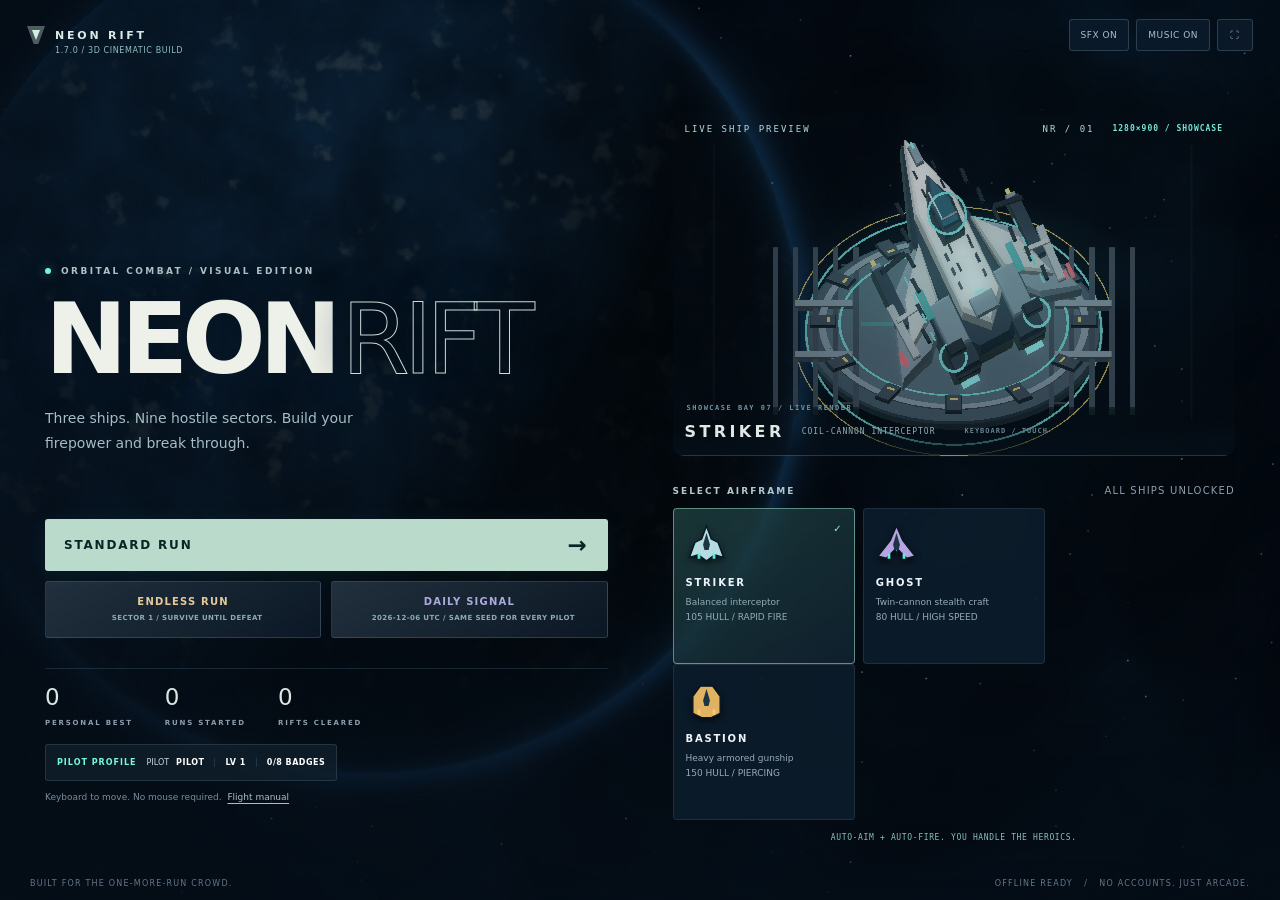
==== commit cbe82bc0: "Assemble tested Neon Rift 1.7 cinematic release [skip ci]" ====
--- a/index.html
+++ b/index.html
@@ -6,7 +6,7 @@
 <meta name="theme-color" content="#080c16">
 <meta name="description" content="A complete, offline arcade survival game. Nine sectors. Three bosses. One more run.">
 <title>NEON RIFT - Arcade Survival</title>
-<meta name="application-version" content="1.6.0">
+<meta name="application-version" content="1.7.0">
 <link rel="icon" href="data:image/svg+xml,%3Csvg xmlns='http://www.w3.org/2000/svg' viewBox='0 0 64 64'%3E%3Crect width='64' height='64' rx='12' fill='%23080c16'/%3E%3Cpath d='M32 8 54 52 32 42 10 52Z' fill='%2317353b' stroke='%2378f8df' stroke-width='3'/%3E%3Cpath d='m32 22 6 15H26Z' fill='%23e3fff8'/%3E%3C/svg%3E">
 <style>
 :root{color-scheme:dark;--bg:#080c16;--panel:rgba(12,19,32,.95);--line:rgba(161,196,227,.15);--text:#edf5fa;--muted:#8d9eae;--cyan:#78f8df;--blue:#6eb8ff;--gold:#ffd78b;--pink:#ff678e;--font:Inter,ui-sans-serif,system-ui,-apple-system,BlinkMacSystemFont,"Segoe UI",sans-serif}
@@ -205,6 +205,68 @@
  body.nr16 .ability{min-width:170px;padding:16px 20px;}body.nr16 .ability strong{font-size:13px;}body.nr16 .ability small{font-size:11px;}
 }
 
+/* Neon Rift 1.7 - cinematic transit and native-resolution showcase polish. */
+body.nr17 .nr-preview-wrap{isolation:isolate;overflow:hidden;border-radius:12px;background:linear-gradient(180deg,rgba(9,24,35,.08),rgba(8,20,31,.24));}
+body.nr17 #nrShipPreview{height:clamp(270px,32vh,430px);min-height:270px;}
+body.nr17 .nr-preview-label{position:relative;z-index:3;padding:10px 12px 0;margin:0;color:#b5d8df;display:grid;grid-template-columns:1fr auto auto;gap:18px;align-items:center;}
+body.nr17 .nr-preview-caption{position:relative;z-index:3;padding:0 12px 14px;background:linear-gradient(180deg,transparent,rgba(5,16,25,.76));}
+body.nr17 #nrShowcaseResolution{display:block;margin-left:auto;font:600 8px/1.4 ui-monospace,monospace;letter-spacing:1px;color:#79e6d7;text-align:right;white-space:nowrap;}
+body.nr17 .nr-preview-wrap::before{content:"";position:absolute;inset:32px 0 36px;z-index:0;pointer-events:none;background:radial-gradient(ellipse at 52% 48%,rgba(99,232,221,.12),transparent 42%),linear-gradient(90deg,transparent 0 7%,rgba(117,240,226,.035) 7.2% 7.35%,transparent 7.55% 92%,rgba(117,240,226,.035) 92.2% 92.35%,transparent 92.55%);}
+body.nr17 .nr-preview-wrap::after{content:"SHOWCASE BAY 07  /  LIVE RENDER";position:absolute;left:14px;bottom:44px;z-index:3;font:600 7px/1 ui-monospace,monospace;letter-spacing:1.5px;color:#6e96a1;pointer-events:none;}
+
+/* Travel is now primarily a rendered scene. This HUD only carries navigation and controls. */
+body.nr17.nr-travelling .topbar,body.nr17.nr-travelling .footer-note{opacity:0!important;pointer-events:none!important;}
+body.nr17 #sectorTravel{background:transparent;overflow:hidden;padding:0;align-items:stretch;justify-content:stretch;pointer-events:none;}
+body.nr17 #sectorTravel::before{content:"";position:absolute;inset:0;background:radial-gradient(circle at 50% 50%,transparent 28%,rgba(2,7,15,.18) 60%,rgba(1,4,10,.58) 100%);pointer-events:none;}
+body.nr17 .travel-tunnel{display:none!important;}
+body.nr17:not(.nr3d) .travel-tunnel{display:block!important;position:absolute;inset:-30%;background:repeating-conic-gradient(from 0deg,transparent 0deg 7deg,rgba(133,231,237,.16) 7.1deg 7.3deg,transparent 7.45deg 13deg);mask-image:radial-gradient(circle,transparent 10%,#000 76%);animation:nrTransit 1.15s linear infinite;}
+body.nr17.nr-reduced:not(.nr3d) .travel-tunnel,body.nr17.nr-transit-paused:not(.nr3d) .travel-tunnel{animation:none;opacity:.18;}
+body.nr17 .travel-card{position:absolute;left:50%;bottom:max(26px,calc(env(safe-area-inset-bottom) + 18px));transform:translateX(-50%);width:min(880px,calc(100% - 40px));padding:15px 18px 14px;display:grid;grid-template-columns:minmax(150px,.85fr) minmax(260px,1.5fr) auto;grid-template-areas:'route destination actions' 'progress progress actions';gap:9px 18px;align-items:center;text-align:left;background:linear-gradient(100deg,rgba(5,16,28,.88),rgba(9,25,36,.72));border:1px solid color-mix(in srgb,var(--travel-accent) 42%,#314b5b);border-radius:9px;box-shadow:0 20px 70px rgba(0,0,0,.42),inset 0 1px rgba(255,255,255,.035);backdrop-filter:blur(14px);pointer-events:auto;}
+body.nr17 .travel-kicker{grid-area:route;font-size:9px;letter-spacing:2.4px;margin:0;color:var(--travel-accent);}
+body.nr17 .travel-departure{grid-area:route;align-self:end;margin:20px 0 0;font-size:8px;letter-spacing:1.1px;color:#738d9b;}
+body.nr17 .travel-departure span{display:inline;color:#9eb9c5;}
+body.nr17 #travelMap{display:none;}
+body.nr17 .travel-card h2{grid-area:destination;margin:0;font-size:clamp(19px,2.2vw,28px);letter-spacing:-.5px;color:#e4eff1;}
+body.nr17 #travelCoordinate{grid-area:destination;align-self:end;margin:28px 0 0;font-size:8px;letter-spacing:1.4px;color:var(--travel-accent);}
+body.nr17 #travelSub{display:none;}
+body.nr17 .travel-track{grid-area:progress;height:2px;margin:0;background:rgba(101,135,151,.24);overflow:hidden;}
+body.nr17 .travel-track>div{position:relative;background:linear-gradient(90deg,rgba(255,255,255,.6),var(--travel-accent));box-shadow:0 0 14px var(--travel-accent);transition:width .04s linear;}
+body.nr17 #travelPhase{grid-area:progress;justify-self:end;margin-top:10px;font-size:8px;letter-spacing:1.5px;color:#cce3df;}
+body.nr17 #travelUpgrade{grid-area:progress;margin-top:10px;min-height:0;font-size:8px;color:#739ca1;}
+body.nr17 .travel-actions{grid-area:actions;display:grid;grid-template-columns:1fr;gap:6px;min-width:136px;}
+body.nr17 .travel-actions button{min-height:37px;padding:8px 12px;margin:0;flex:none;font-size:8px;letter-spacing:.7px;border-radius:5px;}
+body.nr17.nr-transit-paused #sectorTravel::after{content:"TRANSIT PAUSED";position:absolute;inset:0;display:grid;place-items:center;background:rgba(2,7,15,.54);color:#e1f3f1;font:700 13px/1 ui-monospace,monospace;letter-spacing:4px;pointer-events:none;}
+body.nr17.nr-transit-warp #sectorTravel::before{background:radial-gradient(circle at 50% 50%,transparent 18%,rgba(27,8,49,.11) 55%,rgba(1,4,10,.48) 100%);}
+body.nr17.nr-transit-arrival #sectorTravel::before{background:radial-gradient(circle at 50% 45%,rgba(255,255,255,.04),transparent 25%,rgba(1,4,10,.4) 100%);}
+
+@media(max-width:700px){
+ body.nr17 #nrShipPreview{height:190px;min-height:190px;}
+ body.nr17 .nr-preview-label{grid-template-columns:1fr auto;gap:8px;}body.nr17 #nrPreviewCode{display:none;}body.nr17 #nrShowcaseResolution{font-size:6px;letter-spacing:.5px;}
+ body.nr17 .nr-preview-wrap::after{font-size:6px;bottom:39px;}
+ body.nr17 .travel-card{bottom:max(14px,calc(env(safe-area-inset-bottom) + 8px));width:calc(100% - 24px);padding:12px;grid-template-columns:1fr auto;grid-template-areas:'destination actions' 'route actions' 'progress progress';gap:6px 10px;}
+ body.nr17 .travel-kicker{grid-area:route;font-size:7px;letter-spacing:1px;}
+ body.nr17 .travel-departure{grid-area:route;margin:13px 0 0;font-size:7px;}
+ body.nr17 .travel-card h2{font-size:18px;line-height:1.05;}
+ body.nr17 #travelCoordinate{font-size:7px;margin-top:21px;letter-spacing:.8px;}
+ body.nr17 .travel-actions{min-width:98px;}
+ body.nr17 .travel-actions button{min-height:34px;padding:6px 8px;font-size:7px;}
+ body.nr17 #travelPhase,body.nr17 #travelUpgrade{font-size:7px;margin-top:8px;}
+}
+@media(min-width:2500px) and (min-height:1300px){
+ body.nr17 #nrShipPreview{height:440px;}
+ body.nr17 .nr-preview-caption strong{font-size:20px;}
+ body.nr17 #nrShowcaseResolution{font-size:10px;}
+ body.nr17 .travel-card{width:min(1120px,calc(100% - 80px));padding:20px 24px;grid-template-columns:240px 1fr 190px;}
+ body.nr17 .travel-card h2{font-size:34px;}
+ body.nr17 .travel-actions button{min-height:44px;font-size:10px;}
+}
+@media(prefers-reduced-motion:reduce){body.nr17 .travel-track>div{transition:none;}}
+
+body.nr17 #nrControllerStatus{display:inline-block;margin-left:12px;font:600 7px/1 ui-monospace,monospace;letter-spacing:1px;color:#66838d;vertical-align:middle;}
+body.nr17.nr-gamepad #nrControllerStatus{color:#78f8df;}
+body.nr17 button:focus-visible,body.nr17 select:focus-visible,body.nr17 .upgrade-card:focus-visible,body.nr17 .rig:focus-visible{outline:2px solid #78f8df;outline-offset:3px;box-shadow:0 0 0 5px rgba(120,248,223,.10);}
+@media(max-width:700px){body.nr17 #nrControllerStatus{display:none;}}
+
 </style>
 <script>
 window.NEON_RIFT_ONLINE = {
@@ -2357,7 +2419,7 @@
 queueMicrotask(() => { ensureV13UI(); applyCareerTheme(); syncCheckpointButton(); });
 
 // NEON RIFT 1.3.1 - louder mobile mix, callsign onboarding and visible ranked Endless mode.
-const V131_VERSION = '1.6.0';
+const V131_VERSION = '1.7.0';
 const PILOT_CONFIRM_KEY = 'neon-rift-pilot-confirmed-v1';
 let pendingPilotMode = null;
 let v131Limiter = null;
@@ -2847,16 +2909,16 @@
  const select=$('graphicsSelect');if(select)select.value=nr15State.quality;
  if($('graphicsBtn'))$('graphicsBtn').textContent={auto:'3D / AUTO',low:'PERFORMANCE',high:'HIGH',ultra:'ULTRA / 4K',compatibility:'2D FALLBACK'}[nr15State.quality]||'3D / AUTO';
  nr15State.staticKey='';nr16GraphicsStatus();}
-function nr15Fallback(reason){nr15State.mode='compatibility';nr15State.reason=String(reason||'Compatibility selected');nr15Canvas.hidden=true;nr15State.staticKey='';document.body.classList.remove('nr3d');$('nrBuild')?.replaceChildren(document.createTextNode('1.6.0 / 2D COMPATIBILITY'));nr16GraphicsStatus();if($('nrRenderNote'))$('nrRenderNote').textContent='Compatibility renderer active. The 3D view needs WebGL 2.';}
+function nr15Fallback(reason){nr15State.mode='compatibility';nr15State.reason=String(reason||'Compatibility selected');nr15Canvas.hidden=true;nr15State.staticKey='';document.body.classList.remove('nr3d');$('nrBuild')?.replaceChildren(document.createTextNode('1.7.0 / 2D COMPATIBILITY'));nr16GraphicsStatus();if($('nrRenderNote'))$('nrRenderNote').textContent='Compatibility renderer active. The 3D view needs WebGL 2.';}
 function nr15Init(){if(nr15State.quality==='compatibility'){nr15Fallback('Player selected compatibility');return;}try{nr15State.engine=new NR15.Engine(nr15Canvas);NR15Art.build(nr15State.engine);NR16World.init(nr15State.engine);nr15State.engine.quality=nr15State.quality;nr15State.mode='webgl2';nr15Canvas.hidden=false;document.body.classList.add('nr3d');nr15State.sceneReady=true;if(!nr15Canvas.dataset.contextHandlers){nr15Canvas.dataset.contextHandlers='1';nr15Canvas.addEventListener('webglcontextlost',event=>{event.preventDefault();if(state==='playing')pauseGame();nr15Fallback('Graphics context lost. Your run is paused.');});nr15Canvas.addEventListener('webglcontextrestored',()=>{nr15State.engine=null;nr15State.zone=-1;nr15Init();nr15ApplyQuality();});}}catch(e){nr15Fallback(e.message);}}
 function nr15BuildUI(){document.body.classList.add('nr15');let home=$('homeScreen').querySelector('.home-layout');let copy=home.firstElementChild,hangar=home.querySelector('.hangar');
  if(!home.querySelector('.nr-intro')){let intro=document.createElement('div');intro.className='nr-intro';for(let sel of['.eyebrow','h1','.home-copy']){let el=copy.querySelector(sel);if(el)intro.appendChild(el);}intro.querySelector('.tag').textContent='ORBITAL COMBAT / VISUAL EDITION';intro.querySelector('h1').innerHTML='NEON<span>RIFT</span>';intro.querySelector('.home-copy').textContent='Three ships. Nine hostile sectors. Build your firepower and break through.';
   let preview=document.createElement('section');preview.className='nr-preview-wrap';preview.setAttribute('aria-label','Selected ship preview');preview.innerHTML='<div class="nr-preview-label"><span>LIVE SHIP PREVIEW</span><span id="nrPreviewCode">NR / 01</span></div><div id="nrShipPreview"></div><div class="nr-preview-caption"><strong id="nrShipName">STRIKER</strong><span id="nrShipDesc">COIL-CANNON INTERCEPTOR</span></div>';
   let modes=document.createElement('div');modes.className='nr-modes';while(copy.firstChild)modes.appendChild(copy.firstChild);copy.remove();home.prepend(intro,preview);home.appendChild(modes);hangar.classList.add('nr-hangar');hangar.querySelector('.tag').textContent='SELECT AIRFRAME';hangar.querySelector('.hangar-head .muted').textContent='ALL SHIPS UNLOCKED';
   const texts={striker:['STRIKER','Balanced interceptor','105 HULL / RAPID FIRE'],ghost:['GHOST','Twin-cannon stealth craft','80 HULL / HIGH SPEED'],bastion:['BASTION','Heavy armored gunship','150 HULL / PIERCING']};for(let b of hangar.querySelectorAll('.rig')){let t=texts[b.dataset.rig];b.querySelector('strong').textContent=t[0];b.querySelector('small').innerHTML=t[1]+'<br>'+t[2];b.querySelector('svg').innerHTML=nr15RigIcon(b.dataset.rig);b.addEventListener('click',nr15Sync);}
-  let build=document.createElement('span');build.id='nrBuild';build.textContent=nr15State.mode==='webgl2'?'1.6.0 / 3D VISUAL EDITION':'1.6.0 / 2D COMPATIBILITY';document.querySelector('.brand').appendChild(build);
+  let build=document.createElement('span');build.id='nrBuild';build.textContent=nr15State.mode==='webgl2'?'1.7.0 / 3D CINEMATIC BUILD':'1.7.0 / 2D COMPATIBILITY';document.querySelector('.brand').appendChild(build);
   let note=document.createElement('p');note.id='nrRenderNote';note.textContent='';preview.appendChild(note);
-  let setting=document.createElement('div');setting.className='setting';setting.innerHTML='<span>Graphics</span><button id="graphicsBtn" aria-label="Change graphics quality">3D / AUTO</button>';$('motionBtn').closest('.setting').before(setting);$('graphicsBtn').onclick=()=>{let order=['auto','low','high','ultra','compatibility'];nr15State.quality=order[(order.indexOf(nr15State.quality)+1)%3];try{localStorage.setItem('neon-rift-graphics-v1',nr15State.quality);}catch(_){}if(nr15State.quality==='compatibility')nr15Fallback('Player selected compatibility');else if(!nr15State.engine||nr15State.engine.gl.isContextLost()){nr15Init();}else{nr15State.mode='webgl2';nr15Canvas.hidden=false;document.body.classList.add('nr3d');$('nrBuild').textContent='1.6.0 / 3D VISUAL EDITION';$('nrRenderNote').textContent='';}nr15ApplyQuality();};
+  let setting=document.createElement('div');setting.className='setting';setting.innerHTML='<span>Graphics</span><button id="graphicsBtn" aria-label="Change graphics quality">3D / AUTO</button>';$('motionBtn').closest('.setting').before(setting);$('graphicsBtn').onclick=()=>{let order=['auto','low','high','ultra','compatibility'];nr15State.quality=order[(order.indexOf(nr15State.quality)+1)%3];try{localStorage.setItem('neon-rift-graphics-v1',nr15State.quality);}catch(_){}if(nr15State.quality==='compatibility')nr15Fallback('Player selected compatibility');else if(!nr15State.engine||nr15State.engine.gl.isContextLost()){nr15Init();}else{nr15State.mode='webgl2';nr15Canvas.hidden=false;document.body.classList.add('nr3d');$('nrBuild').textContent='1.7.0 / 3D CINEMATIC BUILD';$('nrRenderNote').textContent='';}nr15ApplyQuality();};
   let banner=document.createElement('div');banner.id='nrBossIntro';banner.setAttribute('aria-hidden','true');banner.innerHTML='<span>CAPITAL-CLASS CONTACT</span><strong id="nrBossTitle">THE GATEKEEPER</strong><small id="nrBossClass">ARMORED SIEGE CARRIER</small>';document.body.appendChild(banner);
   const ro=window.ResizeObserver?new ResizeObserver(nr15Measure):null;if(ro){ro.observe(preview);ro.observe(home);}home.parentElement.addEventListener('scroll',nr15Measure,{passive:true});window.addEventListener('resize',nr15Measure,{passive:true});
  }
@@ -2917,7 +2979,7 @@
 const nr16Travel={active:false,elapsed:0,duration:1.45,paused:false,from:1,to:2,upgrade:'',interrupted:false};
 function nr16GraphicsStatus(){const el=$('graphicsResolution');if(!el)return;const e=nr15State.engine;el.textContent=nr15State.mode==='webgl2'&&e?.w?`${e.w} x ${e.h} rendered pixels${nr15State.quality==='ultra'?' / up to 3840 x 2160':''}`:'2D compatibility renderer';}
 function nr16SetQuality(value){if(!['auto','low','high','ultra','compatibility'].includes(value))return;nr15State.quality=value;resize();nr15Measure();try{localStorage.setItem('neon-rift-graphics-v1',value);}catch(_){}
- if(value==='compatibility')nr15Fallback('Player selected compatibility');else if(!nr15State.engine||nr15State.engine.gl.isContextLost())nr15Init();else{nr15State.mode='webgl2';nr15Canvas.hidden=false;document.body.classList.add('nr3d');$('nrBuild').textContent='1.6.0 / 3D VISUAL EDITION';$('nrRenderNote').textContent='';}
+ if(value==='compatibility')nr15Fallback('Player selected compatibility');else if(!nr15State.engine||nr15State.engine.gl.isContextLost())nr15Init();else{nr15State.mode='webgl2';nr15Canvas.hidden=false;document.body.classList.add('nr3d');$('nrBuild').textContent='1.7.0 / 3D CINEMATIC BUILD';$('nrRenderNote').textContent='';}
  nr15ApplyQuality();nr15State.staticKey='';queueMicrotask(()=>{nr15Render(true);nr16GraphicsStatus();});}
 function nr16TripLabels(){const from=NR16World.info(nr16Travel.from),to=NR16World.info(nr16Travel.to);$('travelFrom').textContent=from.name;$('travelTo').textContent=to.name;$('travelSub').textContent=to.sub;$('travelCoordinate').textContent=to.coordinate;$('travelNumber').textContent=`SECTOR ${String(nr16Travel.to).padStart(2,'0')}`;$('travelUpgrade').textContent=nr16Travel.upgrade?`${nr16Travel.upgrade.toUpperCase()} INSTALLED`:'';document.documentElement.style.setProperty('--travel-accent',to.accent);$('travelMap').replaceChildren(...NR16World.destinations.map((loc,i)=>{const dot=document.createElement('span');dot.textContent=String(i+1).padStart(2,'0');dot.className=i===NR16World.index(nr16Travel.to)?'next':i<NR16World.index(nr16Travel.to)?'visited':'';dot.title=loc.name;return dot;}));}
 function nr16TravelToNext(upgrade=''){
@@ -2986,6 +3048,201 @@
  else{const radii=z===2?[260,360,415]:z===6?[200,510]:z===8?[135,330,600]:[225,480];for(const r of radii){ctx.beginPath();ctx.arc(0,0,r,0,TAU);ctx.stroke();}for(let i=0;i<8;i++){let a=i*TAU/8;ctx.save();ctx.rotate(a);ctx.strokeRect(-20,-470,40,z===6?160:95);ctx.restore();}}
  ctx.restore();ctx.save();ctx.strokeStyle=d.accent+'55';ctx.lineWidth=2;ctx.strokeRect(24,24,WORLD.w-48,WORLD.h-48);ctx.restore();}
 drawBackground=nr16FallbackBackground;drawFloor=nr16FallbackFloor;
+
+// Neon Rift 1.7 - cinematic travel, native-resolution showcase rendering and display-only ship detail.
+const NR17_VERSION='1.7.0';
+const nr17State={lastMenuPaint:0,travelFrom:-1,travelTo:-1,showcaseBuilt:false,travelBuilt:false,travelCue:0,padButtons:[],padSeen:false,padMoveAt:0};
+
+function nr17Ease(t){t=Math.max(0,Math.min(1,t));return t*t*(3-2*t);}
+function nr17TravelF(){return nr16Travel?.active?Math.max(0,Math.min(1,nr16Travel.elapsed/Math.max(.001,nr16Travel.duration))):0;}
+
+function nr17DetailedShip(id){
+ const b=NR15Art.ship(id),M=NR15Art.M;
+ const box=(x,y,z,w,l,h,c,yaw=0)=>b.box(x,y,z,w,l,h,c,.35,yaw);
+ const glow=(x,y,z,w,l,c,e=1.1,yaw=0)=>b.glow(x,y,z,w,l,c,e,yaw);
+ // Display-only paneling. Combat still uses the lighter original mesh.
+ for(let s of[-1,1]){
+   for(let i=0;i<6;i++){const y=-15+i*6.3;box(s*(id==='ghost'?13+i*1.6:id==='bastion'?14.2:10+i*1.7),y,12.7,1.05,4.1,.55,M.black,s*.07);}
+   for(let i=0;i<4;i++){const y=2+i*5.2;glow(s*(id==='bastion'?21:17),y,13.5,.55,2.6,id==='ghost'?M.lilac:id==='bastion'?M.amber:M.cyan,.55);}
+   box(s*(id==='ghost'?27: id==='bastion'?22:23),12,9.8,2.2,15,1.1,M.edge,s*.05);
+   box(s*(id==='ghost'?18:12),22,9.4,5.2,3.0,2.0,M.black);
+   b.ring(s*(id==='ghost'?15:13),23,7.2,id==='bastion'?4.7:3.6,.72,1.2,id==='bastion'?M.amber:id==='ghost'?M.lilac:M.cyan,24,0,Math.PI*2,1.2);
+ }
+ for(let y=-20;y<=11;y+=5.2){box(-2.9,y,15.8,.55,2.4,.45,M.black);box(2.9,y,15.8,.55,2.4,.45,M.black);}
+ box(0,-25,13.8,2.2,5.3,1.5,M.steel);glow(0,-27.3,15.5,.7,1.7,id==='bastion'?M.amber:M.cyan,1.5);
+ if(id==='striker'){
+   for(let s of[-1,1]){box(s*18,-4,12.2,8.5,1.3,.7,M.black,s*.18);box(s*20,9,11.6,7.5,1.2,.7,M.ivory,s*.1);glow(s*26,18,9.8,1.2,4,M.red,1.2);}
+   b.ring(0,-7,17,5.2,.65,.55,M.cyan,32,0,Math.PI*2,.8);
+ }else if(id==='ghost'){
+   for(let s of[-1,1]){for(let i=0;i<4;i++)box(s*(17+i*3.5),8+i*2.2,9.8,2.6,7.2,.55,i%2?M.black:M.steel,s*.35);glow(s*31,18,7.8,1.1,7,M.lilac,1.35,s*.45);}
+   b.ring(0,-8,17.2,4.8,.55,.5,M.lilac,32,0,Math.PI*2,.95);
+ }else{
+   for(let s of[-1,1]){for(let i=0;i<5;i++)box(s*17,-7+i*6,18.2,6.8,1.4,.7,i%2?M.black:M.steel);box(s*21,-16,16.5,4.5,10,2,M.dark);glow(s*21,-20,18.8,1.2,3,M.amber,1.25);}
+   b.ring(0,-5,20.2,6.6,.8,.7,M.amber,36,0,Math.PI*2,1.05);
+ }
+ return b;
+}
+
+function nr17TravelMeshes(E){
+ if(nr17State.travelBuilt)return;
+ const M=NR15Art.M;
+ let ring=new NR15.Model();ring.ring(0,0,0,1,.045,.025,M.cyan,64,0,Math.PI*2,2.4);E.mesh('nr17WarpRing',ring);
+ let ring2=new NR15.Model();ring2.ring(0,0,0,1,.035,.02,M.lilac,64,0,Math.PI*2,2.1);E.mesh('nr17WarpRingB',ring2);
+ let streak=new NR15.Model();streak.box(0,0,0,1.2,56,1.0,M.cyan,.25);streak.glow(0,0,1.1,.75,50,M.cyan,2.8);E.mesh('nr17WarpStreak',streak);
+ let streakB=new NR15.Model();streakB.box(0,0,0,1.0,42,.8,M.lilac,.2);streakB.glow(0,0,.9,.65,38,M.lilac,2.5);E.mesh('nr17WarpStreakB',streakB);
+ let flare=new NR15.Model();flare.box(0,0,0,4,48,1.2,M.black,.5);flare.glow(0,0,1.4,2.4,47,M.cyan,3.2);E.mesh('nr17EngineFlare',flare);
+ nr17State.travelBuilt=true;
+}
+
+function nr17ShowcaseMeshes(E){
+ if(nr17State.showcaseBuilt)return;
+ for(const id of['striker','ghost','bastion'])E.mesh('display_'+id,nr17DetailedShip(id));
+ let bay=new NR15.Model(),M=NR15Art.M;
+ for(let s of[-1,1]){for(let i=0;i<5;i++){const x=s*(92+i*19);bay.box(x,0,-14,5,196,12,M.dark,1);bay.glow(x,0,-7.6,1.2,174,i%2?M.cyan:M.amber,.55);}bay.box(s*122,-28,-8,54,8,9,M.steel,1);bay.box(s*122,34,-8,54,8,9,M.steel,1);}
+ for(let i=0;i<7;i++){const y=-86+i*28;bay.box(0,y,-19,212,2.3,3,M.black,.4);}
+ bay.ring(0,0,-8,139,2.2,1,M.cyan,80,0,Math.PI*2,.8);bay.ring(0,0,-9,151,1.2,.6,M.amber,80,0,Math.PI*2,.45);
+ E.mesh('nr17ShowcaseBay',bay);nr17State.showcaseBuilt=true;
+}
+
+const nr17InitBase=nr15Init;
+nr15Init=function(){nr17InitBase();if(nr15State.engine&&nr15State.mode==='webgl2'){nr17State.showcaseBuilt=false;nr17State.travelBuilt=false;nr17ShowcaseMeshes(nr15State.engine);nr17TravelMeshes(nr15State.engine);}};
+
+// Auto remains balanced in gameplay, but the static hangar preview is allowed the Ultra pixel budget on desktop.
+const nr17ResizeBase=NR15.Engine.prototype.resize;
+NR15.Engine.prototype.resize=function(w,h,mobile){
+ const q=this.quality,showcase=!!this.nr17Showcase&&!mobile&&q!=='compatibility';
+ if(showcase)this.quality='ultra';
+ try{return nr17ResizeBase.call(this,w,h,mobile);}finally{this.quality=q;}
+};
+
+const nr17EngineRenderBase=NR15.Engine.prototype.render;
+NR15.Engine.prototype.render=function(opts){const f=this.nr17TravelMode||0;if(f>.26&&f<.74){opts={...opts,zone:6.4,accent:'#b58cff',location:{sky:[.095,.025,.17],planet:[.12,.04,.20],position:[12,12,.01]}};}return nr17EngineRenderBase.call(this,opts);};
+
+const nr17ZoneBase=nr15Zone;
+nr15Zone=function(){if(state==='transit'&&nr16Travel?.active){return NR16World.index(nr17TravelF()<.68?nr16Travel.from:nr16Travel.to);}return nr17ZoneBase();};
+
+function nr17EnsureTransitEnvironment(E,index,key){
+ const stateKey=key==='from'?'travelFrom':'travelTo';
+ if(nr17State[stateKey]===index&&E.models.has('nr17Env_'+key))return;
+ E.destroyMesh('nr17Env_'+key);E.mesh('nr17Env_'+key,NR16World.build(index));nr17State[stateKey]=index;
+}
+
+function nr17PrepareTravel(time){
+ const E=nr15State.engine,f=nr17TravelF(),from=NR16World.index(nr16Travel.from),to=NR16World.index(nr16Travel.to),cx=1200,cy=900;
+ E.begin();E.nr17Showcase=false;E.nr17TravelMode=f;nr17TravelMeshes(E);nr17ShowcaseMeshes(E);nr17EnsureTransitEnvironment(E,from,'from');nr17EnsureTransitEnvironment(E,to,'to');
+ const launch=nr17Ease(Math.min(1,f/.24)),arrival=nr17Ease(Math.max(0,(f-.70)/.30));
+ if(f<.29){E.add('nr17Env_from',0,0,-30-launch*90,0,1-launch*.08);NR16World.dynamics(E,from,time,save.motion);}
+ if(f>.69){E.add('nr17Env_to',0,0,-105+arrival*105,0,.88+arrival*.12);NR16World.dynamics(E,to,time,save.motion);}
+ const shipY=cy+88-launch*86-arrival*18,shipZ=54+Math.sin(f*Math.PI)*18,bank=save.motion?-.05:Math.sin(f*Math.PI*3.1)*.09;
+ E.add('display_'+selectedRig,cx,shipY,shipZ,-.06+bank,2.45,0,f>.2&&f<.8?1:0,1,2.45,2.45,-.19);
+ // Twin emissive exhaust plumes stretch during the jump.
+ const jetX=selectedRig==='ghost'?18:selectedRig==='bastion'?15:12;
+ for(const s of[-1,1])E.add('nr17EngineFlare',cx+s*jetX*2.45,shipY+70,shipZ-7,0,1.1+2.2*Math.sin(Math.PI*Math.min(1,f/.35)),0,1,.82,1.15,1.15);
+ if(!save.motion&&f>.15&&f<.86){
+   const warp=Math.sin(Math.PI*Math.min(1,(f-.15)/.71));
+   for(let i=0;i<(coarse?18:34);i++){
+     const seed=(i*2.3999632297)%6.28318,rad=150+(i%9)*38,flow=(f*1650+i*113)%980;
+     const x=cx+Math.cos(seed)*rad,y=cy+Math.sin(seed)*rad-flow+480;
+     E.add(i%3?'nr17WarpStreak':'nr17WarpStreakB',x,y,-20+(i%5)*8,seed*.05,1+warp*1.9,0,warp,.22+warp*.62,1.0,1.0);
+   }
+   for(let i=0;i<9;i++){
+     const phase=(f*2.1+i/9)%1,scale=90+phase*720,alpha=(1-phase)*warp*.58;
+     E.add(i%2?'nr17WarpRing':'nr17WarpRingB',cx,cy-10,-15,0,scale,0,warp,alpha,scale,2.5);
+   }
+ }
+ if(f>.76){for(let i=0;i<5;i++){const phase=Math.max(0,Math.min(1,(f-.76)*4-i*.06)),r=185+i*58;E.add(i%2?'nr17WarpRingB':'nr17WarpRing',cx,cy,-24,0,r*(.75+phase*.25),0,phase,.25*(1-phase),r*(.75+phase*.25),2);}}
+ const zoom=1.04+launch*.20-arrival*.08+(!save.motion?Math.sin(f*Math.PI)*.09:0);
+ return{cx,cy:cy+24-launch*18,zoom};
+}
+
+const nr17PrepareBase=nr15Prepare;
+nr15Prepare=function(time){
+ const E=nr15State.engine;if(E){E.nr17Showcase=false;E.nr17TravelMode=0;}
+ if(state==='transit'&&nr16Travel?.active)return nr17PrepareTravel(time);
+ const view=nr17PrepareBase(time);
+ if(E&&(!player||state==='home')){
+   E.nr17Showcase=true;nr17ShowcaseMeshes(E);
+   // Replace the combat mesh with the display-only high-detail model without touching gameplay.
+   E.batches.delete(selectedRig);
+   const b=nr15State.shipPreview;if(!b.w)nr15Measure();const sx=b.x+b.w*.5,sy=b.y+b.h*.55,showScale=Math.min(b.w/255,b.h/168),wx=1200+(sx-W/2),wy=900+(sy-H/2),yaw=save.motion?-.52:-.52+Math.sin(ambientTime*.22)*.10;
+   E.add('nr17ShowcaseBay',wx,wy+32,-3,0,showScale*.62,0,0,1,showScale*.48,showScale*.55);
+   E.add('display_'+selectedRig,wx,wy,40,yaw,showScale*2.12,0,0,1,showScale*2.12,showScale*2.12,-.17);
+ }
+ return view;
+};
+
+// Prevent a full-resolution static hangar from needlessly running at 60 fps.
+const nr17OverlayBase=nr15Overlay;
+nr15Overlay=function(time,view){if(state==='transit'){ctx.setTransform(dpr,0,0,dpr,0,0);ctx.clearRect(0,0,W,H);return;}return nr17OverlayBase(time,view);};
+
+const nr17RenderBase=nr15Render;
+nr15Render=function(force=false){
+ nr17PollGamepad();
+ const now=performance.now();
+ if(!force&&state==='home'&&!coarse&&nr15State.mode==='webgl2'&&now-nr17State.lastMenuPaint<32)return;
+ if(state==='home')nr17State.lastMenuPaint=now;
+ const out=nr17RenderBase(force);
+ if(state==='home')nr17UpdateShowcaseResolution();
+ return out;
+};
+render=nr15Render;
+
+const nr17GraphicsBase=nr16GraphicsStatus;
+nr16GraphicsStatus=function(){nr17GraphicsBase();nr17UpdateShowcaseResolution();};
+function nr17UpdateShowcaseResolution(){
+ const el=$('nrShowcaseResolution'),e=nr15State.engine;if(!el)return;
+ if(nr15State.mode==='webgl2'&&e?.w){const native=(e.w>=3840&&e.h>=2160)||(e.w>=5000&&e.h>=1400);el.textContent=`${e.w}×${e.h}${native?' / NATIVE SHOWCASE':' / SHOWCASE'}`;}else el.textContent='2D COMPATIBILITY';
+}
+
+const nr17TravelStartBase=nr16TravelToNext;
+nr16TravelToNext=function(upgrade=''){nr17TravelStartBase(upgrade);if(!nr16Travel.active)return;nr16Travel.duration=save.motion?.28:(coarse?3.0:3.45);nr17State.travelCue=0;unlockAudio();tone(86,.55,'sawtooth',.035,220);document.body.classList.add('nr-transit-launch');if($('travelPause'))$('travelPause').textContent='PAUSE';nr15State.staticKey='';};
+
+const nr17TravelTickBase=nr16Tick;
+nr16Tick=function(dt){
+ nr17TravelTickBase(dt);if(!nr16Travel.active)return;const f=nr17TravelF();
+ document.documentElement.style.setProperty('--nr17-travel',String(f));
+ document.body.classList.toggle('nr-transit-warp',f>=.18&&f<.76);document.body.classList.toggle('nr-transit-arrival',f>=.76);
+ const phase=f<.12?'CLEARING DOCK':f<.24?'CHARGING RIFT DRIVE':f<.70?'RIFT TRANSIT':f<.88?'DESTINATION LOCK':'FINAL APPROACH';
+ if(!save.motion&&nr17State.travelCue<1&&f>=.24){nr17State.travelCue=1;tone(180,.48,'triangle',.035,920);}if(!save.motion&&nr17State.travelCue<2&&f>=.74){nr17State.travelCue=2;tone(720,.42,'sine',.032,210);}
+ $('travelPhase').textContent=phase;nr15State.staticKey='';
+};
+const nr17TravelAbortBase=nr16AbortTransit;
+nr16AbortTransit=function(){nr17TravelAbortBase();document.body.classList.remove('nr-transit-launch','nr-transit-warp','nr-transit-arrival');};
+function nr17DisposeTransitMeshes(){const E=nr15State.engine;if(!E)return;E.destroyMesh('nr17Env_from');E.destroyMesh('nr17Env_to');nr17State.travelFrom=nr17State.travelTo=-1;E.nr17TravelMode=0;}
+const nr17ArriveBase=nr16Arrive;
+nr16Arrive=function(){nr17ArriveBase();if(!nr16Travel.active){document.body.classList.remove('nr-transit-launch','nr-transit-warp','nr-transit-arrival');nr17DisposeTransitMeshes();}};
+
+
+// Standard gamepads are first-class input: left stick/D-pad steer, A dashes, X overdrives,
+// Menu/Start pauses, and upgrade cards can be chosen without touching the screen.
+function nr17Gamepad(){try{return [...(navigator.getGamepads?.()||[])].find(p=>p&&p.connected)||null;}catch(_){return null;}}
+function nr17PadPressed(p,i){return !!p?.buttons?.[i]?.pressed;}
+function nr17PadAxis(value){const v=Number(value)||0,a=Math.abs(v);return a<.18?0:Math.sign(v)*Math.min(1,(a-.18)/.82);}
+const nr17MovementBase=movement;
+movement=function(){const base=nr17MovementBase();if(Math.hypot(base.x,base.y)>.05)return base;const p=nr17Gamepad();if(!p)return base;let x=nr17PadAxis(p.axes?.[0]),y=nr17PadAxis(p.axes?.[1]);if(nr17PadPressed(p,14))x=-1;if(nr17PadPressed(p,15))x=1;if(nr17PadPressed(p,12))y=-1;if(nr17PadPressed(p,13))y=1;const len=Math.hypot(x,y);if(len>1){x/=len;y/=len;}return{x,y};};
+function nr17Focusable(){return [...document.querySelectorAll('button:not([hidden]):not(:disabled),select:not([hidden]),.upgrade-card:not([hidden])')].filter(el=>el.offsetParent!==null&&!el.closest('[hidden]'));}
+function nr17MoveFocus(step){const els=nr17Focusable();if(!els.length)return;let i=els.indexOf(document.activeElement);i=i<0?(step>0?-1:0):i;els[(i+step+els.length)%els.length].focus({preventScroll:true});}
+function nr17ActivateFocused(){let el=document.activeElement;if(!el||!nr17Focusable().includes(el)){if(state==='home')el=$('startBtn');else if(state==='upgrade')el=document.querySelector('.upgrade-card');}el?.click?.();}
+function nr17PollGamepad(){const p=nr17Gamepad();if(!p){if(nr17State.padSeen){nr17State.padSeen=false;document.body.classList.remove('nr-gamepad');}nr17State.padButtons=[];return;}if(!nr17State.padSeen){nr17State.padSeen=true;document.body.classList.add('nr-gamepad');if($('nrControllerStatus'))$('nrControllerStatus').textContent='CONTROLLER READY';}
+ const pressed=Array.from({length:Math.max(18,p.buttons?.length||0)},(_,i)=>nr17PadPressed(p,i));const edge=i=>pressed[i]&&!nr17State.padButtons[i];
+ if(edge(9)){if(nr16Travel?.active){nr16Travel.paused?nr16ContinueTransit():nr16PauseTransit();}else if(state==='playing')pauseGame();else if(['paused','manual'].includes(state))resumeGame();}
+ if(state==='playing'){if(edge(0))tryDash();if(edge(2))tryOverdrive();}
+ else if(state==='upgrade'){if(edge(0))applyChoice(0);else if(edge(2))applyChoice(1);else if(edge(3))applyChoice(2);}
+ else if(!nr16Travel?.active){if(edge(12))nr17MoveFocus(-1);if(edge(13))nr17MoveFocus(1);if(edge(0))nr17ActivateFocused();}
+ nr17State.padButtons=pressed;
+}
+window.addEventListener('gamepadconnected',()=>{nr17State.padSeen=false;nr17PollGamepad();});
+window.addEventListener('gamepaddisconnected',()=>nr17PollGamepad());
+
+function nr17EnhanceUI(){document.body.classList.add('nr17');
+ const label=document.querySelector('.nr-preview-label');if(label&&!$('nrShowcaseResolution')){const status=document.createElement('span');status.id='nrShowcaseResolution';status.setAttribute('aria-live','polite');label.appendChild(status);}
+ if($('nrBuild'))$('nrBuild').textContent=nr15State.mode==='webgl2'?'1.7.0 / 3D CINEMATIC BUILD':'1.7.0 / 2D COMPATIBILITY';
+ if($('travelSkip'))$('travelSkip').textContent='SKIP JUMP';if($('travelPause'))$('travelPause').textContent='PAUSE';if(!$('nrControllerStatus')){const el=document.createElement('span');el.id='nrControllerStatus';el.textContent='KEYBOARD / TOUCH';document.querySelector('.nr-preview-caption')?.appendChild(el);}nr17UpdateShowcaseResolution();}
+queueMicrotask(nr17EnhanceUI);
+
+window.NEON_RIFT_VERSION=NR17_VERSION;
+window.__NEON_RIFT_VISUAL__=Object.freeze({version:NR17_VERSION,get renderer(){return nr15State.mode;},get profile(){return nr15State.quality;},get showcase(){const e=nr15State.engine;return e?[e.w,e.h]:null;}});
+if(new URLSearchParams(location.search).has('test'))window.__NR17_QA={travelProgress:nr17TravelF,forceRender:()=>nr15Render(true),showcaseVertices:id=>nr15State.engine?.models.get('display_'+id)?.count||0,showcaseSize:()=>[nr15State.engine?.w||0,nr15State.engine?.h||0],pollGamepad:nr17PollGamepad,movement:()=>movement(),startTravel:up=>nr16TravelToNext(up||'QA UPGRADE'),setTravelProgress(f){if(!nr16Travel.active)return false;nr16Travel.elapsed=Math.max(0,Math.min(1,Number(f)||0))*nr16Travel.duration;nr16Tick(0);nr15State.staticKey='';nr15Render(true);return true;}};
 
 // Explicitly opt-in deterministic inspection hooks for browser QA. Absent in normal play.
 if (new URL(location.href).searchParams.has('test')) {
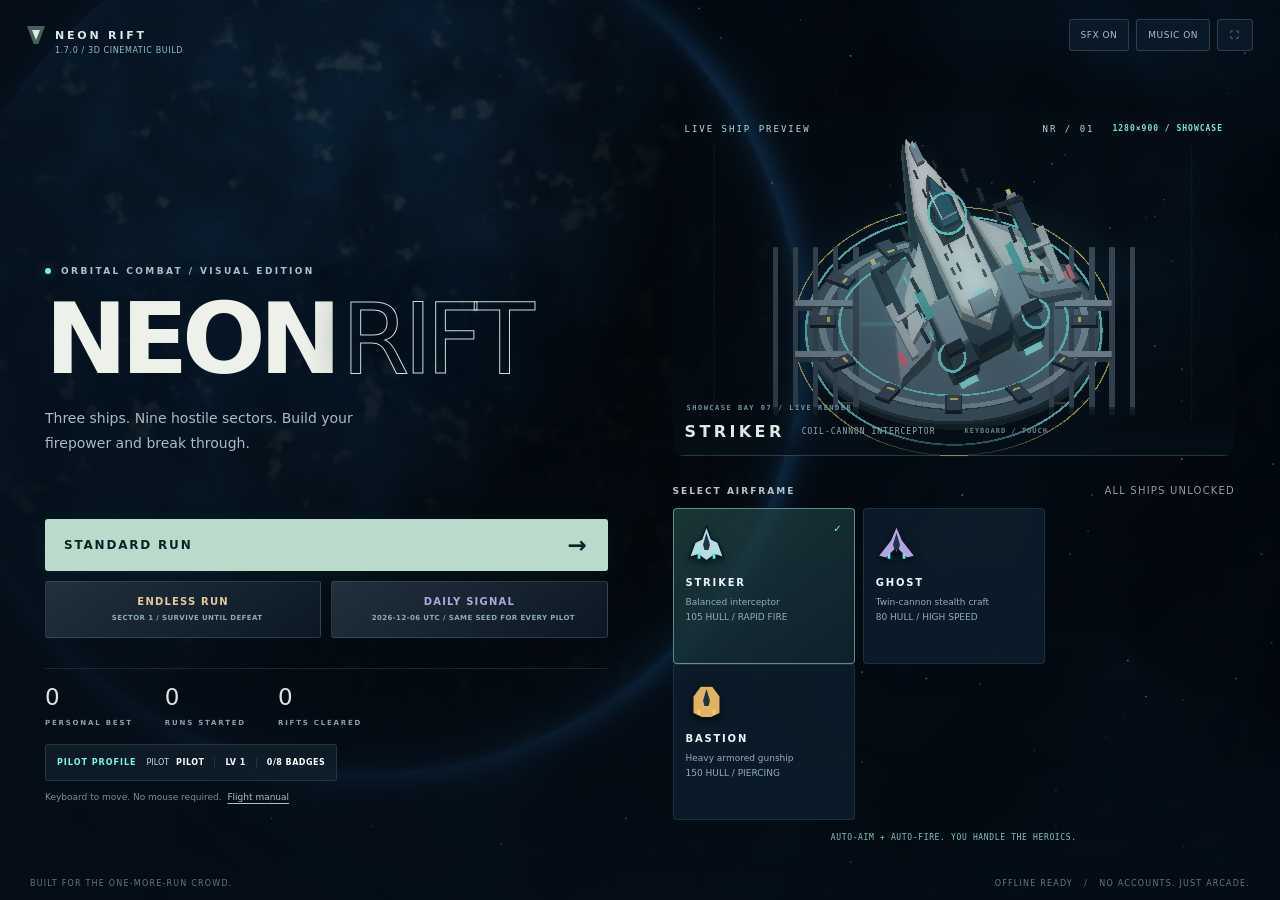
==== commit f16c8eac: "Assemble tested Neon Rift 1.7 cinematic release [skip ci]" ====
--- a/index.html
+++ b/index.html
@@ -3110,9 +3110,10 @@
 // Auto remains balanced in gameplay, but the static hangar preview is allowed the Ultra pixel budget on desktop.
 const nr17ResizeBase=NR15.Engine.prototype.resize;
 NR15.Engine.prototype.resize=function(w,h,mobile){
- const q=this.quality,showcase=!!this.nr17Showcase&&!mobile&&q!=='compatibility';
+ const mobileLike=!!mobile||((navigator.maxTouchPoints||0)>0&&Math.min(w,h)<=900);
+ const q=this.quality,showcase=!!this.nr17Showcase&&!mobileLike&&q!=='compatibility';
  if(showcase)this.quality='ultra';
- try{return nr17ResizeBase.call(this,w,h,mobile);}finally{this.quality=q;}
+ try{return nr17ResizeBase.call(this,w,h,mobileLike);}finally{this.quality=q;}
 };
 
 const nr17EngineRenderBase=NR15.Engine.prototype.render;
